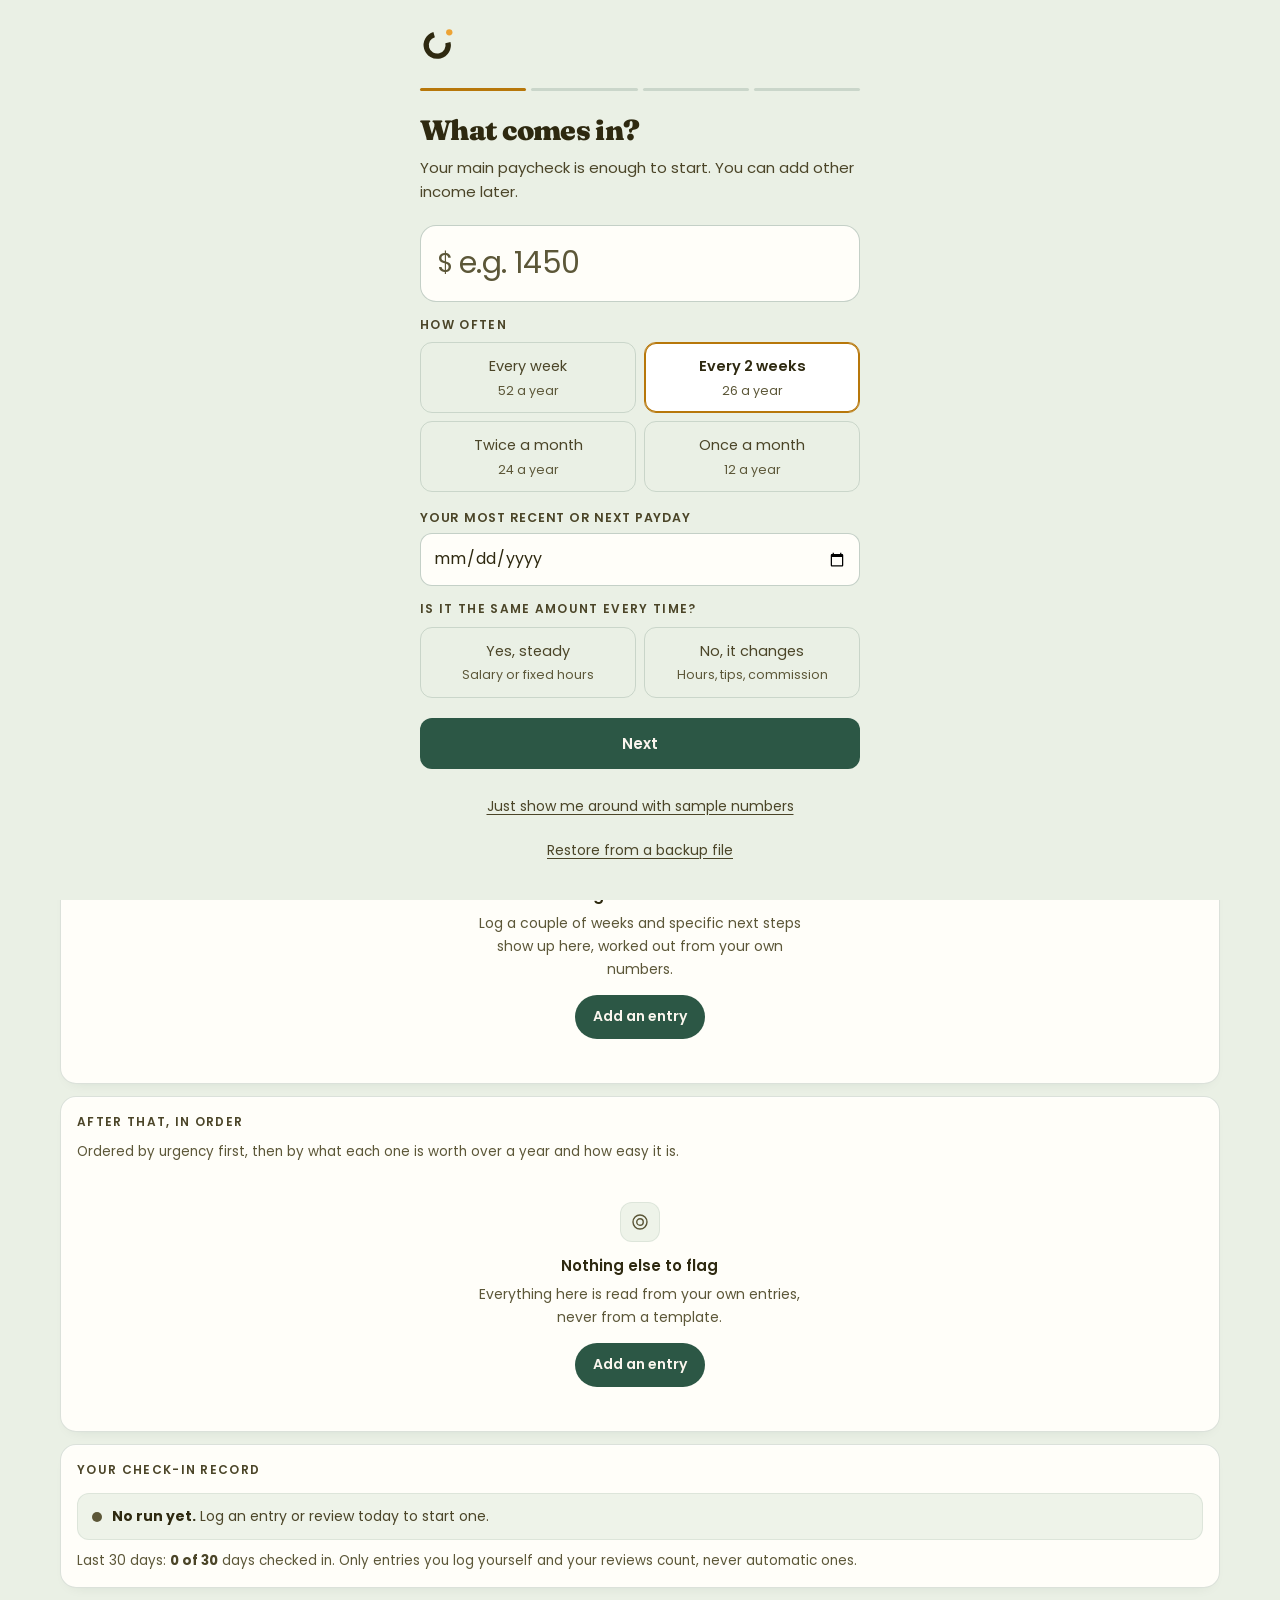
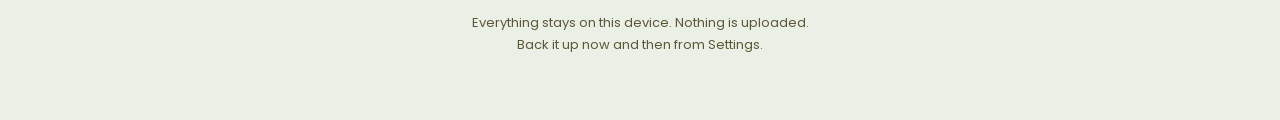
==== befree-apps/gap/index.html @ 328959dd "Redesign both apps for phones: Today home, fewer tabs, distinct identity Gap opens on Today: "Safe t" ====
<!doctype html>
<html lang="en-US" data-theme="dark">
<head>
<meta charset="utf-8">
<meta http-equiv="Content-Security-Policy" content="default-src 'self'; script-src 'self' 'unsafe-inline'; style-src 'self' 'unsafe-inline'; img-src 'self' data: blob:; font-src 'self' data:; connect-src 'self'; manifest-src 'self' blob: data:; worker-src 'self'; object-src 'none'; base-uri 'none'; form-action 'none'">
<meta name="referrer" content="no-referrer">
<meta name="viewport" content="width=device-width,initial-scale=1,viewport-fit=cover">
<link rel="icon" href="data:image/svg+xml,%3Csvg%20xmlns='http://www.w3.org/2000/svg'%20viewBox='0%200%2064%2064'%20width='64'%20height='64'%3E%3Crect%20width='64'%20height='64'%20rx='14.080'%20fill='%23063F2E'/%3E%3Cg%20transform='translate(30.9654%2033.5654)%20scale(0.180239)'%3E%3Cpath%20d='M78.4085%20-19.3315%20A80.7565%2080.7565%200%201%201%20-22.5574%20-77.5420'%20fill='none'%20stroke='%23E8D1BA'%20stroke-width='38.4871'%20stroke-linecap='butt'/%3E%3Ccircle%20cx='88.2900'%20cy='-94.1800'%20r='23.1900'%20fill='%23EDA335'/%3E%3C/g%3E%3C/svg%3E" type="image/svg+xml">
<link rel="apple-touch-icon" href="icons/apple-touch-icon.png">
<link rel="manifest" href="manifest.webmanifest">
<meta name="theme-color" content="#021A13">
<meta name="description" content="BeFree Gap shows what is available until your next payday and helps you widen the gap between what comes in and what goes out.">
<meta name="apple-mobile-web-app-capable" content="yes">
<meta name="apple-mobile-web-app-status-bar-style" content="black-translucent">
<meta name="apple-mobile-web-app-title" content="Gap">
<meta name="color-scheme" content="light dark">
<meta name="mobile-web-app-capable" content="yes">
<title>Gap</title>
<script>(function(){try{var p=JSON.parse(localStorage.getItem('befree.gap.theme'));if(p==null)p=JSON.parse(localStorage.getItem('befree.theme'));if(p!=='light'&&p!=='dark')p=matchMedia('(prefers-color-scheme: dark)').matches?'dark':'light';document.documentElement.dataset.theme=p}catch(e){}try{var l=JSON.parse(localStorage.getItem('befree.gap.applock.v2'));if(l==null)l=JSON.parse(localStorage.getItem('befree.applock.v1'));if(l&&l.on&&l.hash)document.documentElement.setAttribute('data-applock','1')}catch(e){}})()</script>
<style>
@font-face{font-family:'Fraunces';font-style:normal;font-weight:400;font-display:swap;src:url([data-uri]) format('woff2')}
@font-face{font-family:'Fraunces';font-style:normal;font-weight:600;font-display:swap;src:url([data-uri]) format('woff2')}
@font-face{font-family:'Fraunces';font-style:normal;font-weight:900;font-display:swap;src:url([data-uri]) format('woff2')}
@font-face{font-family:'Poppins';font-style:normal;font-weight:400;font-display:swap;src:url([data-uri]) format('woff2')}
@font-face{font-family:'Poppins';font-style:normal;font-weight:500;font-display:swap;src:url([data-uri]) format('woff2')}
@font-face{font-family:'Poppins';font-style:normal;font-weight:600;font-display:swap;src:url([data-uri]) format('woff2')}
@font-face{font-family:'Poppins';font-style:normal;font-weight:700;font-display:swap;src:url([data-uri]) format('woff2')}
@font-face{font-family:'IBM Plex Mono';font-style:normal;font-weight:400;font-display:swap;src:url([data-uri]) format('woff2')}
@font-face{font-family:'IBM Plex Mono';font-style:normal;font-weight:500;font-display:swap;src:url([data-uri]) format('woff2')}
@font-face{font-family:'IBM Plex Mono';font-style:normal;font-weight:600;font-display:swap;src:url([data-uri]) format('woff2')}

/* ═══════ BeFree design system · shared by Gap and Streak ═══════
   One block, copied byte for byte into both apps, so a button, a sheet or a
   switch looks and behaves the same whichever app it is in. Only the
   app-specific layout lives below it. */
:root{
  --gold:#EDA335; --r:16px; --rs:12px; --rx:22px;
  --s1:4px; --s2:8px; --s3:12px; --s4:16px; --s5:22px; --s6:30px;
  --e:cubic-bezier(.22,.68,.32,1);
  --e-out:cubic-bezier(.23,1,.32,1);
  --eo:cubic-bezier(.16,1,.3,1);
  --e-io:cubic-bezier(.77,0,.175,1);
  --e-drw:cubic-bezier(.32,.72,0,1);
  /* type scale: nothing that carries meaning goes below 12px */
  --fz-micro:12px; --fz-cap:12.5px; --fz-body:14.5px; --fz-lead:15.5px;
  --tr-micro:.11em;
  --tap:44px;
}
/* Palette: Brunswick Green #2C5745 · Celadon #9DD0B6 · Gamboge #EDA335 ·
   Tangerine #EB7D00 · Vanilla #EBE3A7 · Dun #E8D1BA · Drab Dark Brown #2E2910.
   Light-theme chart colors are deeper shades of the same hues, so every mark
   keeps at least 3:1 against the card and every text role at least 4.5:1. */
[data-theme=dark]{
  --bg:#021A13; --bg2:#03291D; --sheet:#03291D; --card:#063F2E; --card2:#07533C; --card3:#075B41;
  --hair:rgba(232,209,186,.17); --hair2:rgba(232,209,186,.09); --hair3:rgba(232,209,186,.28);
  --tx:#F6EEE2; --tx2:#D6E6DA; --tx3:#A6D8BE;
  --acc:#EDA335; --acc-text:#F2B85E; --acc2:#A6D8BE; --neg:#F9B06A; --pos:#A6D8BE; --warn:#F2B85E;
  --btn:#EDA335; --btnT:#2E2910;
  --grid:rgba(232,209,186,.1); --glow:rgba(237,163,53,.13);
  --sh:0 18px 50px -20px rgba(3,20,13,.75);
  --lift:0 0 0 1px rgba(232,209,186,.08), 0 10px 30px -18px rgba(3,20,13,.8);
  /* categorical ramp — identity only, never a verdict */
  --k0:#A9AA8E; --k1:#EDA335; --k2:#A6D8BE; --k3:#EB7D00; --k4:#EBE3A7; --k5:#6DB392;
  /* semantic money roles */
  --c-in:#A6D8BE; --c-fix:#EDA335; --c-var:#EB7D00; --c-keep:#EBE3A7; --c-over:#EB7D00; --c-plan:#E8D1BA; --c-ess:#EDA335; --c-opt:#EB7D00;
  --surfA:#16382A; --surfB:#0C2419; --inset:#081F16;
  --hl:rgba(246,238,226,.06); --hl2:rgba(246,238,226,.035);
  --sh1:0 22px 56px -26px rgba(3,20,13,.85);
  --sh2:0 8px 22px -16px rgba(3,20,13,.65);
}
[data-theme=light]{
  --bg:#EAF0E5; --bg2:#DCE7D9; --sheet:#FBFCF7; --card:#FFFEF9; --card2:#FFFFFF; --card3:#F1F5EC;
  --hair:rgba(44,87,69,.17); --hair2:rgba(44,87,69,.09); --hair3:rgba(44,87,69,.28);
  --tx:#2E2910; --tx2:#4B4528; --tx3:#5C5738;
  --acc:#B7770A; --acc-text:#8A5200; --acc2:#2C5745; --neg:#A34E00; --pos:#2C5745; --warn:#8A5200;
  --btn:#2C5745; --btnT:#FBF6EE;
  --grid:rgba(44,87,69,.1); --glow:rgba(44,87,69,.12);
  --sh:0 18px 46px -24px rgba(22,52,40,.28);
  --lift:0 0 0 1px rgba(44,87,69,.07), 0 1px 2px -1px rgba(22,52,40,.08), 0 8px 22px -14px rgba(22,52,40,.25);
  --k0:#7A7560; --k1:#B7770A; --k2:#2C5745; --k3:#C96400; --k4:#8C8430; --k5:#3F8F6C;
  --c-in:#2C5745; --c-fix:#B7770A; --c-var:#C96400; --c-keep:#8C8430; --c-over:#C96400; --c-plan:#5C5738; --c-ess:#B7770A; --c-opt:#C96400;
  --surfA:#F6FBF2; --surfB:#E3EEE0; --inset:#EEF3E9;
  --hl:rgba(255,255,255,.85); --hl2:rgba(255,255,255,.55);
  --sh1:0 20px 42px -24px rgba(22,52,40,.26);
  --sh2:0 6px 16px -12px rgba(22,52,40,.2);
}
*{margin:0;padding:0;box-sizing:border-box;-webkit-tap-highlight-color:transparent}
html{-webkit-text-size-adjust:100%}
body{
  background:var(--bg);color:var(--tx);font-family:Poppins,'Segoe UI',system-ui,sans-serif;
  font-size:15px;line-height:1.55;min-height:100dvh;overflow-x:hidden;
  -webkit-font-smoothing:antialiased;text-rendering:optimizeLegibility;
  transition:background .5s var(--e),color .5s var(--e);
}
body::before{
  content:"";position:fixed;inset:0;z-index:0;pointer-events:none;opacity:.028;
  background-image:url("data:image/svg+xml,%3Csvg xmlns='http://www.w3.org/2000/svg' width='120' height='120'%3E%3Cfilter id='n'%3E%3CfeTurbulence baseFrequency='.85' numOctaves='3'/%3E%3C/filter%3E%3Crect width='120' height='120' filter='url(%23n)'/%3E%3C/svg%3E");
}
body.locked{overflow:hidden}
button{font:inherit;color:inherit;background:none;border:0;cursor:pointer;transition:transform .16s var(--e-out)}
button:active{transform:scale(.97)}
button:disabled{cursor:default}
input,select,textarea{font:inherit;color:inherit}
:focus-visible{outline:2.5px solid var(--acc-text);outline-offset:3px;border-radius:6px}
.mono{font-family:'IBM Plex Mono',ui-monospace,'Courier New',monospace;font-variant-numeric:tabular-nums}
.fr{font-family:Fraunces,'Iowan Old Style',Georgia,serif;font-weight:900}
.eb{font-size:var(--fz-micro);font-weight:600;letter-spacing:var(--tr-micro);text-transform:uppercase;color:var(--tx2)}
h1,h2,h3{text-wrap:balance}
p{text-wrap:pretty}
.vh,.sr,.srt{position:absolute;width:1px;height:1px;margin:-1px;padding:0;overflow:hidden;
  clip:rect(0 0 0 0);clip-path:inset(50%);white-space:nowrap;border:0}
.skip{position:absolute;left:12px;top:-60px;z-index:200;padding:12px 16px;border-radius:var(--rs);
  background:var(--btn);color:var(--btnT);font-weight:600;font-size:14px;text-decoration:none}
.skip:focus{top:10px}

/* ── header: brand left; install, settings, theme right — same order in both apps ── */
header{display:flex;align-items:center;gap:10px;padding:14px 0 10px}
.mark{width:30px;height:30px;flex:0 0 auto}
.brand{font-size:12px;font-weight:600;letter-spacing:.2em;text-transform:uppercase}
.brand i{color:var(--acc-text);font-style:normal}
.sp{flex:1}
.ib{width:var(--tap);height:var(--tap);border-radius:50%;display:grid;place-items:center;flex:0 0 auto;
  border:1px solid var(--hair);color:var(--tx);transition:border-color .22s var(--e),background .22s var(--e),transform .16s var(--e-out)}
@media(hover:hover) and (pointer:fine){.ib:hover{border-color:var(--acc);background:var(--card)}}
.ib.hot{border-color:var(--acc);color:var(--acc2)}
.sib{font-size:13px;font-weight:600;color:var(--tx2);padding:0 12px;min-height:var(--tap);border-radius:99px;
  border:1px solid var(--hair);display:inline-flex;align-items:center;gap:6px;text-decoration:none;white-space:nowrap}
@media(hover:hover) and (pointer:fine){.sib:hover{border-color:var(--acc);color:var(--tx)}}
@media(max-width:380px){.sib .sibt{display:none}}

/* ── surfaces ── */
.card{background:var(--card);border:1px solid var(--hair);border-radius:var(--r);padding:var(--s4);
  position:relative;overflow:hidden;box-shadow:inset 0 1px 0 var(--hl2),var(--sh2)}
.card.hero,.card.lift1{background:linear-gradient(163deg,var(--surfA) 0%,var(--card) 46%,var(--surfB) 100%);
  border-color:var(--hair3);box-shadow:inset 0 1px 0 var(--hl),var(--sh1)}
.inset{background:var(--inset);border:1px solid var(--hair2);border-radius:var(--rs);
  box-shadow:inset 0 1px 2px rgba(0,0,0,.16)}
.ch{display:flex;align-items:center;justify-content:space-between;gap:8px;margin-bottom:13px;flex-wrap:wrap}
.ch h2{margin:0}
.bento{display:grid;gap:12px;grid-template-columns:1fr}
@media(min-width:760px){
  .bento{grid-template-columns:repeat(6,1fr)}
  .c6{grid-column:span 6}.c4{grid-column:span 4}.c3{grid-column:span 3}.c2{grid-column:span 2}
}
.sech{display:flex;align-items:baseline;justify-content:space-between;gap:10px;margin:26px 2px 10px}
.sech h2{font-size:13px;font-weight:600;letter-spacing:.14em;text-transform:uppercase;color:var(--tx2)}
.sech span{font-size:13px;color:var(--tx3)}

/* ── buttons: one primary, one secondary, one quiet link ── */
.save,.btn{width:100%;margin-top:10px;padding:14px 16px;min-height:48px;border-radius:var(--rs);background:var(--btn);
  color:var(--btnT);font-weight:600;font-size:15px;transition:opacity .2s var(--e),transform .16s var(--e-out)}
.btn{width:auto;margin:0;display:inline-flex;align-items:center;justify-content:center;gap:6px;min-height:var(--tap);
  padding:10px 16px;font-size:14px;border-radius:99px}
.save:disabled,.btn:disabled{opacity:.35}
.ghost,.btn2{width:100%;margin-top:8px;padding:12px 14px;min-height:var(--tap);border-radius:var(--rs);border:1px solid var(--hair);
  font-size:14px;color:var(--tx);transition:border-color .2s var(--e),color .2s var(--e),transform .16s var(--e-out)}
.btn2{width:auto;margin:0;display:inline-flex;align-items:center;justify-content:center;gap:6px;border-radius:99px;
  font-weight:600;color:var(--tx);padding:9px 15px}
@media(hover:hover) and (pointer:fine){.ghost:hover,.btn2:hover{border-color:var(--acc)}}
.ghost.danger{color:var(--neg)}
@media(hover:hover) and (pointer:fine){.ghost.danger:hover{border-color:var(--neg)}}
.lnk,.mc{font-size:14px;font-weight:600;color:var(--acc-text);padding:9px 14px;min-height:var(--tap);border-radius:99px;white-space:nowrap;
  border:1px solid var(--hair);display:inline-flex;align-items:center;gap:6px;transition:border-color .2s var(--e),transform .16s var(--e-out)}
@media(hover:hover) and (pointer:fine){.lnk:hover,.mc:hover{border-color:var(--acc)}}
.tlink{color:var(--acc-text);font-weight:600;font-size:inherit;text-decoration:underline;text-underline-offset:3px;
  padding:0;min-height:0;display:inline;position:relative}
.tlink::after{content:"";position:absolute;inset:-12px -4px}
.info{width:28px;height:28px;border-radius:50%;display:inline-grid;place-items:center;color:var(--tx3);
  position:relative;vertical-align:middle;flex:0 0 auto}
.info::after{content:"";position:absolute;inset:-8px}
.info:hover{color:var(--acc-text)}

/* ── chips + segmented controls ── */
.chips{display:flex;gap:7px;overflow-x:auto;padding:12px 0 3px;scrollbar-width:none}
.chips::-webkit-scrollbar{display:none}
.chip{flex:0 0 auto;padding:8px 14px;min-height:var(--tap);border-radius:99px;border:1px solid var(--hair);
  font-size:13.5px;font-weight:500;color:var(--tx2);white-space:nowrap;
  transition:border-color .2s var(--e),color .2s var(--e),background .2s var(--e),transform .16s var(--e-out)}
@media(hover:hover) and (pointer:fine){.chip:hover{border-color:var(--acc);color:var(--tx)}}
.chip[aria-pressed=true]{background:var(--btn);border-color:var(--btn);color:var(--btnT);font-weight:600}
.seg{display:flex;gap:6px;margin-bottom:14px;flex-wrap:wrap}
.seg button{flex:1;padding:10px 8px;min-height:var(--tap);border-radius:var(--rs);border:1px solid var(--hair);
  font-size:14px;color:var(--tx2);transition:border-color .2s var(--e),background .2s var(--e),color .2s var(--e),transform .16s var(--e-out)}
.seg button[aria-pressed=true]{background:var(--card2);color:var(--tx);font-weight:600;border-color:var(--acc);
  box-shadow:inset 0 0 0 1px var(--acc)}
.seg.sm button{flex:0 1 auto;padding:8px 13px;font-size:13.5px}

/* ── switch ── */
.sw{width:48px;height:28px;border-radius:99px;background:var(--hair3);position:relative;flex:0 0 auto;
  transition:background .22s var(--e)}
.sw::before{content:"";position:absolute;top:3px;left:3px;width:22px;height:22px;border-radius:50%;
  background:var(--tx);transition:transform .22s var(--e-out),background .22s var(--e)}
.sw::after{content:"";position:absolute;left:50%;top:50%;transform:translate(-50%,-50%);width:56px;height:var(--tap)}
.sw[aria-checked=true]{background:var(--btn)}
.sw[aria-checked=true]::before{transform:translateX(20px);background:var(--btnT)}

/* ── form fields ── */
.fld{display:flex;flex-direction:column;gap:6px;margin-bottom:12px}
.fld label,.fld .lab{font-size:12.5px;font-weight:600;letter-spacing:.06em;text-transform:uppercase;color:var(--tx2)}
.fld input,.fld select,.fld textarea{border:1px solid var(--hair3);border-radius:var(--rs);padding:12px;background:var(--card);
  outline:none;font-size:16px;transition:border-color .2s var(--e);width:100%;min-width:0;min-height:48px}
.fld textarea{min-height:72px;resize:vertical;line-height:1.45}
.fld input:focus,.fld select:focus,.fld textarea:focus{border-color:var(--acc);box-shadow:0 0 0 1px var(--acc)}
.fld .hint{font-size:13px;color:var(--tx3);line-height:1.5}
.two{display:grid;grid-template-columns:1fr 1fr;gap:10px}
.two>*{min-width:0}
.chk{display:flex;align-items:flex-start;gap:10px;font-size:14px;color:var(--tx);padding:8px 0;cursor:pointer;min-height:var(--tap)}
.chk input{width:22px;height:22px;accent-color:var(--btn);flex:0 0 auto;margin-top:1px}
.chk small{display:block;color:var(--tx3);font-size:13px}

/* ── sheets (every dialog in both apps is one of these) ── */
.scrim{position:fixed;inset:0;z-index:70;background:rgba(3,12,8,.62);backdrop-filter:blur(4px);
  opacity:0;pointer-events:none;transition:opacity .3s var(--e)}
.scrim.on{opacity:1;pointer-events:auto}
.sheet{position:fixed;left:0;right:0;bottom:0;z-index:80;background:var(--sheet);
  border-top:1px solid var(--hair);border-radius:var(--rx) var(--rx) 0 0;
  padding:12px 18px calc(20px + env(safe-area-inset-bottom));
  transform:translateY(103%);transition:transform .4s var(--e-drw);
  max-width:560px;margin:0 auto;max-height:92dvh;overflow-y:auto;box-shadow:var(--sh);visibility:hidden}
.sheet.on{transform:translateY(0);visibility:visible}
@media(min-width:760px){
  .sheet{bottom:auto;top:50%;border:1px solid var(--hair);border-radius:var(--rx);
    transform:translate(0,-46%) scale(.98);opacity:0;transition:transform .3s var(--e-out),opacity .25s var(--e);
    max-height:86dvh;padding-bottom:22px}
  .sheet.on{transform:translate(0,-50%);opacity:1}
  .sheet .handle{display:none}
}
.handle{width:40px;height:4px;border-radius:99px;background:var(--hair3);margin:0 auto 14px}
.shx{position:absolute;right:10px;top:8px;width:var(--tap);height:var(--tap);border-radius:50%;display:grid;place-items:center;color:var(--tx2)}
.shx:hover{color:var(--tx)}
.stitle{font-size:17px;font-weight:600;margin:4px 40px 6px;text-align:center;line-height:1.3}
.ssub{font-size:14px;color:var(--tx2);text-align:center;margin-bottom:14px;line-height:1.55}
.shsec{font-size:12.5px;font-weight:600;letter-spacing:.1em;text-transform:uppercase;color:var(--tx2);margin:20px 0 8px}
.rowp,.rp{display:flex;align-items:center;justify-content:space-between;gap:12px;
  padding:12px 0;border-bottom:1px solid var(--hair2)}
.rowp:last-child,.rp:last-child{border-bottom:0}
.rn{font-size:15px;font-weight:500}.rm{font-size:13px;color:var(--tx3);margin-top:2px;line-height:1.45}
.privbody,.privb{font-size:14.5px;line-height:1.65;color:var(--tx2)}
.privbody p,.privb p{margin:0 0 12px}
.privbody b,.privb b{color:var(--tx);font-weight:600}
.privlink,.plink{display:inline-block;margin:0 0 10px;font-size:14px;font-weight:600;color:var(--acc-text);text-align:left;
  text-decoration:underline;text-underline-offset:3px;min-height:var(--tap);padding:10px 0}
.dgrid{display:grid;grid-template-columns:1fr 1fr;gap:8px}
.dgrid .ghost{margin:0}

/* ── feedback ── */
.toast{position:fixed;left:50%;bottom:calc(150px + env(safe-area-inset-bottom));transform:translate(-50%,12px);z-index:90;
  background:var(--card2);border:1px solid var(--hair3);border-radius:99px;padding:11px 18px;max-width:calc(100vw - 32px);
  font-size:14px;opacity:0;pointer-events:none;transition:opacity .3s var(--e-out),transform .3s var(--e-out);box-shadow:var(--sh)}
.toast.on{opacity:1;transform:translate(-50%,0)}
@media(min-width:641px){.toast{bottom:100px}}
.banner{display:flex;align-items:center;gap:10px;border:1px solid var(--hair);
  border-left:3px solid var(--acc);border-radius:var(--rs);padding:10px 10px 10px 14px;margin-bottom:12px;
  background:var(--card);box-shadow:var(--lift);opacity:0;transform:translateY(-6px);
  transition:opacity .28s var(--e-out),transform .28s var(--e-out)}
.banner.on{opacity:1;transform:none}
.banner .bt{flex:1;min-width:0}
.banner .b1{font-size:14.5px;font-weight:500;line-height:1.4}
.banner .b2{font-size:13px;color:var(--tx3);margin-top:2px;line-height:1.5}
.banner .ba{display:flex;gap:6px;align-items:center;flex:0 0 auto;flex-wrap:wrap;justify-content:flex-end}
.xb{width:var(--tap);height:var(--tap);border-radius:50%;display:grid;place-items:center;color:var(--tx2);flex:0 0 auto}
.empty{text-align:center;padding:28px 14px;color:var(--tx3);font-size:14px;line-height:1.65}
.empty .em{width:40px;height:40px;margin:0 auto 12px;border-radius:12px;display:grid;
 place-items:center;color:var(--tx3);background:var(--inset);border:1px solid var(--hair2)}
.empty b{display:block;color:var(--tx);font-size:15px;margin-bottom:4px;font-weight:600}
.empty .es{display:block;max-width:38ch;margin:0 auto}
.empty .ea{display:inline-flex;align-items:center;gap:6px;margin-top:14px;font-size:14px;min-height:var(--tap);
 font-weight:600;color:var(--btnT);background:var(--btn);padding:10px 18px;border-radius:99px}
.note{font-size:13px;color:var(--tx3);text-align:center;margin-top:24px;line-height:1.7}
.pill{display:inline-flex;align-items:center;gap:5px;font-size:12px;font-weight:600;letter-spacing:.04em;
  padding:3px 9px;border-radius:99px;border:1px solid var(--hair);color:var(--tx2);white-space:nowrap;line-height:1.4}
.pill.plan{border-style:dashed}
.pill.warn{border-color:var(--warn);color:var(--warn)}
.pill.neg{border-color:var(--neg);color:var(--neg)}
.pill.ok{border-color:var(--acc2);color:var(--acc2)}
.status{display:flex;align-items:flex-start;gap:10px;padding:12px 14px;border-radius:var(--rs);background:var(--inset);
  border:1px solid var(--hair2);font-size:14px;line-height:1.5;color:var(--tx2)}
.status .dotc{width:10px;height:10px;border-radius:50%;margin-top:6px;flex:0 0 auto;background:var(--tx3)}
.status.on .dotc{background:var(--acc2)}
.status b{color:var(--tx)}
.cols{columns:1}

/* ── the install card ── */
.instcard{border:1.5px solid var(--acc2);border-radius:var(--r,16px);background:var(--card);
  padding:14px 15px 12px;margin:0 0 14px;color:var(--tx)}
.instcard.float{position:fixed;z-index:60;left:12px;right:12px;bottom:calc(84px + env(safe-area-inset-bottom));
  max-width:440px;margin:0 auto;box-shadow:var(--sh);animation:icUp .35s var(--e-out)}
@keyframes icUp{from{opacity:0;transform:translateY(12px)}to{opacity:1;transform:none}}
@media(min-width:641px){.instcard.float{left:auto;right:22px;bottom:96px;width:380px}}
.ic-h{display:flex;align-items:center;gap:10px;margin:0 0 7px}
.ic-h b{flex:1;font:700 15px/1.3 Poppins,system-ui,sans-serif}
.ic-x{min-height:var(--tap);padding:0 14px;border:1px solid var(--hair);border-radius:11px;
  background:transparent;color:var(--tx2);font:500 14px/1 Poppins,system-ui,sans-serif;cursor:pointer}
.instcard p{margin:0;font:400 14px/1.55 Poppins,system-ui,sans-serif;color:var(--tx2)}
.ic-row{margin-top:12px}
.ic-go{width:100%;min-height:48px;border:0;border-radius:13px;background:var(--btn);
  color:var(--btnT);font:700 15px/1 Poppins,system-ui,sans-serif;cursor:pointer}
.ic-s{margin:11px 0 0;padding:0 0 0 19px;font:400 14px/1.8 Poppins,system-ui,sans-serif;color:var(--tx)}
.ic-s b{font-weight:600}
.ic-n{margin-top:11px;padding-top:9px;border-top:1px solid var(--hair2);font-size:13px;color:var(--tx3)}
.ic-save{margin-top:10px;min-height:var(--tap);padding:0;border:0;background:transparent;
  color:var(--tx2);font:500 13.5px/1 Poppins,system-ui,sans-serif;
  text-decoration:underline;text-underline-offset:3px;cursor:pointer}

/* ── optional PIN lock: one screen, shared by both apps ──
   Driven entirely by data-applock on <html> (set pre-paint, see the inline
   head script), so the real content is never in the accessibility tree or
   tab order while this is up, and there is nothing to flash on reload. */
@keyframes alIn{from{opacity:0}to{opacity:1}}
.applock-scr{position:fixed;inset:0;z-index:99;background:var(--bg);display:none;overflow-y:auto}
html[data-applock] .applock-scr{display:flex;align-items:center;animation:alIn .25s var(--e-out)}
html[data-applock] .wrap,html[data-applock] #fab,html[data-applock] .skip{visibility:hidden}
/* "Forgot your PIN?" confirms through the normal ask() sheet, which must
   float above the lock screen rather than being trapped behind it */
html[data-applock] #shAsk,html[data-applock] #scrim{z-index:100}
.al-box{max-width:320px;width:100%;margin:0 auto;padding:32px 24px calc(32px + env(safe-area-inset-bottom))}
.al-h1{font-size:22px;font-weight:700;letter-spacing:-.01em;margin-bottom:6px}
.al-h2{font-size:14.5px;color:var(--tx2);line-height:1.5;margin-bottom:20px}
.al-in{display:block;width:100%;border:1px solid var(--hair3);border-radius:var(--r);background:var(--card);
  padding:14px 16px;font-size:26px;font-weight:600;letter-spacing:.3em;text-align:center;outline:none;
  color:var(--tx);transition:border-color .2s var(--e)}
.al-in:focus{border-color:var(--acc)}
.al-forgot{display:block;width:100%;text-align:center;margin-top:14px;font-size:14px;color:var(--tx2);
  text-decoration:underline;text-underline-offset:3px;padding:10px;min-height:var(--tap)}

@media(prefers-reduced-motion:reduce){
  *,*::before,*::after{animation-duration:.01ms!important;animation-iteration-count:1!important;
    transition-duration:.01ms!important;scroll-behavior:auto!important}
}
@media(forced-colors:active){.sw,.chip[aria-pressed=true],.seg button[aria-pressed=true]{border:2px solid CanvasText}}
/* ═══════ end of shared design system ═══════ */
[tabindex="-1"]:focus{outline:none}

/* user-written names can be one long word; they wrap instead of spilling out */
h3,.tt,.hn,.ha,.hsm,.tn,.un,.gn,.dname,.cn,.mh,.mm,.mvn,.shn,.lg,.rkn,.inbi .t,.inbi .s,.mc,.btn2,.gproj{overflow-wrap:anywhere}

/* ═══════ BeFree Gap · app layout ═══════ */
.wrap{max-width:1220px;margin:0 auto;padding:0 16px 120px;position:relative;z-index:1}
@media(min-width:900px){.wrap{padding:0 30px 64px}}

/* ── nav ── */
nav{display:flex;gap:3px;padding:3px;border:1px solid var(--hair);border-radius:99px;
  overflow-x:auto;scrollbar-width:none;margin-bottom:14px}
nav::-webkit-scrollbar{display:none}
nav button{flex:1 0 auto;padding:8px 15px;min-height:var(--tap);border-radius:99px;font-size:14px;font-weight:500;
  color:var(--tx2);white-space:nowrap;transition:color .2s var(--e),background .2s var(--e)}
@media(hover:hover) and (pointer:fine){nav button:hover{color:var(--tx)}}
nav button[aria-selected=true]{background:var(--card2);color:var(--tx);font-weight:600;box-shadow:var(--lift)}
nav button{display:inline-flex;align-items:center;justify-content:center;gap:7px}
nav .nvi{flex:none;opacity:.85}
nav button[aria-selected=true] .nvi{color:var(--acc-text);opacity:1}
@media(max-width:640px){
  nav{position:fixed;left:8px;right:8px;bottom:calc(8px + env(safe-area-inset-bottom));z-index:50;
    background:var(--sheet);backdrop-filter:blur(18px);box-shadow:var(--sh);margin:0;border-radius:20px;padding:4px;gap:2px}
  nav button{flex:1 1 0;min-width:0;flex-direction:column;gap:2px;padding:6px 0 5px;font-size:11.5px;letter-spacing:0;min-height:54px;border-radius:16px}
  nav button span{max-width:100%;overflow:hidden;text-overflow:ellipsis}
  .fab{bottom:calc(84px + env(safe-area-inset-bottom))}
  /* the add button lives here too, so the install card stands clear of it */
  .instcard.float{bottom:calc(152px + env(safe-area-inset-bottom))}
}

.page{display:none;animation:in .45s var(--e-out)}
.page.on{display:block}
@keyframes in{from{opacity:0;transform:translateY(9px)}to{opacity:1;transform:none}}
.banner .b2{display:block}

/* ── hero: where you stand ── */
.hero{padding:18px 18px 16px}
.hero::after{content:"";position:absolute;inset:0;pointer-events:none;
  background:radial-gradient(115% 85% at 90% -14%,var(--glow),transparent 60%)}
.hrow{display:flex;align-items:center;justify-content:space-between;gap:10px;margin-bottom:12px;flex-wrap:wrap}
.pnav{display:flex;align-items:center;gap:2px}
.pnav button{width:var(--tap);height:var(--tap);border-radius:10px;display:grid;place-items:center;color:var(--tx2);
  transition:background .2s var(--e),transform .16s var(--e-out)}
@media(hover:hover) and (pointer:fine){.pnav button:hover:not(:disabled){background:var(--card2);color:var(--tx)}}
.pnav button:disabled{opacity:.3}
.plbl{font-size:13px;font-weight:500;letter-spacing:.1em;text-transform:uppercase;min-width:104px;text-align:center}
.pos{display:grid;grid-template-columns:repeat(2,minmax(0,1fr));gap:10px;margin:2px 0 16px;position:relative;z-index:1}
@media(min-width:760px){.pos{grid-template-columns:repeat(4,minmax(0,1fr))}}
.pst{border:1px solid var(--hair2);border-radius:var(--rs);padding:11px 12px;background:var(--hl2);min-width:0}
.pst .k{font-size:12px;font-weight:600;letter-spacing:.08em;text-transform:uppercase;color:var(--tx2);display:flex;align-items:center;gap:2px;justify-content:space-between}
.pst .v{font-size:20px;font-weight:600;margin-top:3px;letter-spacing:-.015em;white-space:nowrap;overflow:hidden;text-overflow:ellipsis}
.pst .s{font-size:13px;color:var(--tx3);margin-top:1px;line-height:1.4}
.pst .v.neg{color:var(--neg)}
.pst button.tlink{font-size:14px}
#gapSvg{display:block;width:100%;height:auto;overflow:visible;position:relative;z-index:1}
.hfoot{display:flex;align-items:flex-end;justify-content:space-between;gap:12px;margin-top:12px;flex-wrap:wrap;position:relative;z-index:1}
@keyframes bump{0%{transform:none}38%{transform:translateY(-2px) scale(1.014)}100%{transform:none}}
.bump{animation:bump .42s var(--e-out)}
.gamt{font-size:40px;line-height:.95;letter-spacing:-.028em;color:var(--acc2)}
.gamt.neg{color:var(--neg)}
.gcap{font-size:14px;color:var(--tx2);margin-top:6px}
.dl{font-size:13px;font-weight:500;padding:6px 11px;border-radius:99px;border:1px solid var(--hair);white-space:nowrap;color:var(--tx2)}
.dl.up{color:var(--acc2);border-color:rgba(237,163,53,.35)}
.dl.dn{color:var(--neg);border-color:rgba(235,125,0,.4)}
.herolg{display:flex;gap:6px 14px;align-items:center;margin:4px 0 10px;flex-wrap:wrap;position:relative;z-index:1}
.herolg span{display:inline-flex;align-items:center;gap:6px;font:500 12.5px/1.3 Poppins,system-ui,sans-serif;color:var(--tx2);white-space:nowrap}
.herolg i{width:11px;height:11px;border-radius:3px;display:inline-block;flex:none}
.herolg i.plan{background:repeating-linear-gradient(135deg,var(--c-plan) 0 2px,transparent 2px 5px)!important;box-shadow:inset 0 0 0 1px var(--c-plan)}
@media(min-width:760px){
  .gamt{font-size:52px}
}

/* ── available until payday ── */
.cyc{display:grid;gap:14px;grid-template-columns:1fr}
@media(min-width:760px){.cyc{grid-template-columns:minmax(0,1fr) minmax(0,1.15fr);align-items:start}}
.cbig{font-size:40px;line-height:1;letter-spacing:-.025em;color:var(--acc2)}
.cbig.neg{color:var(--neg)}
.ccap{font-size:14.5px;color:var(--tx2);margin-top:8px;line-height:1.5}
.ccap b{color:var(--tx)}
.brk{display:flex;flex-direction:column}
.brk .br{display:flex;justify-content:space-between;align-items:baseline;gap:10px;padding:8px 0;border-bottom:1px solid var(--hair2);font-size:14.5px}
.brk .br:last-child{border-bottom:0}
.brk .br span:first-child{color:var(--tx2)}
.brk .br.tot{font-weight:600;border-top:1.5px solid var(--hair3);border-bottom:0;margin-top:2px}
.brk .br.tot span:first-child{color:var(--tx)}
.brk .br small{display:block;font-size:12.5px;color:var(--tx3)}
.miss{display:flex;flex-direction:column;gap:9px}
.miss .mi2{display:flex;align-items:center;justify-content:space-between;gap:10px;padding:11px 12px;border:1px dashed var(--hair3);border-radius:var(--rs);font-size:14.5px}
.miss .mi2 span{color:var(--tx2)}

/* ── moves ── */
.moves{display:flex;flex-direction:column;gap:10px}
.move{border:1px solid var(--hair);border-radius:var(--rs);padding:14px;background:var(--card2);
  display:flex;gap:12px;align-items:flex-start;
  opacity:0;transform:translateY(8px);animation:mv .4s var(--e-out) forwards}
@keyframes mv{to{opacity:1;transform:none}}
.move:nth-child(2){animation-delay:55ms}.move:nth-child(3){animation-delay:110ms}.move:nth-child(4){animation-delay:165ms}
.move .mi{width:34px;height:34px;flex:0 0 auto;border-radius:10px;display:grid;place-items:center;
  background:var(--hair2);color:var(--acc2)}
.move .mb{flex:1;min-width:0}
.move .mh{font-size:15.5px;font-weight:600;line-height:1.35}
.move .mm{font-size:14px;color:var(--tx2);margin-top:6px;line-height:1.6}
.move .mm b{color:var(--tx);font-weight:600}
.move .mm ol,.move .mm ul{margin:8px 0 0 18px;display:flex;flex-direction:column;gap:5px}
.move .macts{display:flex;flex-wrap:wrap;gap:8px;margin-top:11px}
.mtag{display:flex;flex-wrap:wrap;gap:5px;margin-bottom:6px}
.move.lead{border-color:var(--acc);box-shadow:inset 3px 0 0 var(--acc)}

/* ── upcoming obligations ── */
.upl{display:flex;flex-direction:column}
.upr{display:grid;grid-template-columns:48px minmax(0,1fr) auto;gap:10px;align-items:center;padding:10px 0;border-bottom:1px solid var(--hair2)}
.upr:last-child{border-bottom:0}
.upr .ud{text-align:center;line-height:1.1;border:1px dashed var(--hair3);border-radius:10px;padding:5px 0}
.upr .ud b{display:block;font-size:17px;font-weight:600}
.upr .ud span{font-size:11.5px;letter-spacing:.08em;text-transform:uppercase;color:var(--tx2)}
.upr.past .ud{border-color:var(--warn);border-style:solid}
.upr .un{font-size:15px;line-height:1.3;overflow:hidden;text-overflow:ellipsis}
.upr .um{font-size:13px;color:var(--tx3);margin-top:2px}
.upr .ua{display:flex;flex-direction:column;align-items:flex-end;gap:5px}
.upr .uv{font-size:15px;font-weight:600;white-space:nowrap}
.upr .uv.in{color:var(--acc2)}
.upr .ub{display:flex;gap:6px}
.upr .ub button{font-size:13px;font-weight:600;min-height:40px;padding:6px 11px;border-radius:99px;border:1px solid var(--hair);color:var(--acc-text);position:relative}
.upr .ub button::after{content:"";position:absolute;inset:-3px -2px}
.upr .ub button.q{color:var(--tx2)}
.uphead{font-size:12.5px;font-weight:600;letter-spacing:.1em;text-transform:uppercase;color:var(--tx2);padding:12px 0 4px;display:flex;justify-content:space-between;gap:10px}
.uphead:first-child{padding-top:0}
.chk-row{display:flex;flex-wrap:wrap;gap:8px;align-items:center}
.chkd{font-size:14px;color:var(--tx2)}

/* ── tiles ── */
.tile{padding:14px 13px;position:relative;overflow:hidden}
.tile .rail{position:absolute;left:0;top:0;bottom:0;width:3px}
.tile .v{font-size:20px;font-weight:600;margin-top:5px;letter-spacing:-.015em}
.tile .s{font-size:13px;color:var(--tx3);margin-top:2px;line-height:1.45}

/* ── variable income ── */
.vg{display:grid;gap:10px;grid-template-columns:1fr}
@media(min-width:560px){.vg{grid-template-columns:repeat(3,1fr)}}
.vb{border:1px solid var(--hair);border-radius:var(--rs);padding:13px}
.vb .k{font-size:12px;font-weight:600;letter-spacing:.1em;text-transform:uppercase;color:var(--tx2)}
.vb .v{font-size:22px;font-weight:600;margin-top:6px;letter-spacing:-.02em}
.vb .d{font-size:13.5px;color:var(--tx2);margin-top:6px;line-height:1.55}
.wk{height:7px;border-radius:99px;background:var(--hair2);margin-top:10px;overflow:hidden}
.wkf{height:100%;border-radius:99px;width:0;background:var(--acc);transition:width .8s var(--e-out)}

/* ── pace ── */
.pace{display:flex;flex-direction:column;gap:12px}
.prow .pl{display:flex;justify-content:space-between;font-size:13.5px;margin-bottom:6px;gap:8px}
.ptrack{height:7px;border-radius:99px;background:var(--hair2);overflow:hidden;position:relative}
.pfill{height:100%;border-radius:99px;width:0;transition:width .9s var(--e-out)}
.pmark{position:absolute;top:-3px;bottom:-3px;width:2px;background:var(--tx2);opacity:.6}
.foot{font-size:13.5px;color:var(--tx3);line-height:1.6;margin-top:4px}
.foot b{color:var(--tx2)}

/* ── category rows ── */
.cr{display:grid;grid-template-columns:1fr auto;gap:4px 10px;align-items:center;
  padding:9px 8px;margin:0 -8px;border-radius:var(--rs);cursor:pointer;min-height:var(--tap);
  transition:background .2s var(--e),transform .16s var(--e-out);width:calc(100% + 16px);text-align:left}
@media(hover:hover) and (pointer:fine){.cr:hover{background:var(--card2)}}
.cr[aria-pressed=true]{background:var(--card2);box-shadow:inset 3px 0 0 var(--acc)}
.cn{font-size:14.5px;font-weight:400;display:flex;gap:7px;align-items:center;flex-wrap:wrap}
.cv{font-size:14.5px;font-weight:600;text-align:right}
.ct{grid-column:1/-1;height:6px;border-radius:99px;background:var(--hair2);overflow:hidden;position:relative}
.cf{height:100%;border-radius:99px;width:0;transition:width .85s var(--e-out)}
.cp{grid-column:1/-1;font-size:12.5px;color:var(--tx3);margin-top:1px;display:flex;justify-content:space-between;gap:8px}
.over{color:var(--neg)!important}
.etag{font-size:11.5px;font-weight:600;letter-spacing:.05em;padding:1px 7px;border-radius:99px;border:1px solid var(--hair);color:var(--tx2)}
.etag.d{border-style:dashed}

/* ── chart legend ── */
.leg{display:flex;flex-wrap:wrap;gap:6px 14px;margin-top:10px}
.lg{display:inline-flex;align-items:center;gap:6px;font-size:13px;color:var(--tx2)}
.lg i{width:11px;height:11px;border-radius:3px;flex:0 0 auto}
.lead{font-size:14.5px;color:var(--tx2);line-height:1.55;margin-bottom:14px;
 padding-bottom:13px;border-bottom:1px solid var(--hair2)}
.lead b{color:var(--tx);font-weight:600}
.cgrid{display:grid;grid-template-columns:1fr;gap:6px 26px}
@media(min-width:620px){.cgrid{grid-template-columns:1fr 1fr}
  .cgrid>div+div{border-left:1px solid var(--hair2);padding-left:24px}}
.cgh{display:flex;align-items:baseline;justify-content:space-between;gap:8px;
  padding-bottom:8px;margin-bottom:6px;border-bottom:1px solid var(--hair2)}
.cgh .dot{width:10px;height:10px;border-radius:3px;display:inline-block;margin-right:7px}
.cgt{font-size:15px;font-weight:600}
.cgs{font-size:12.5px;color:var(--tx3);margin-left:7px;font-weight:400}
.load{font-size:14px;color:var(--tx2);line-height:1.6;margin-top:12px;
  padding-top:11px;border-top:1px solid var(--hair2)}
.gbars{display:flex;flex-direction:column;gap:14px}
.gbar .gt{display:flex;justify-content:space-between;gap:10px;font-size:14px;margin-bottom:6px}
.gbar .gtn{color:var(--tx2);overflow:hidden;text-overflow:ellipsis;white-space:nowrap}
.gbar .gtv{font-weight:600;flex:0 0 auto}
.gbar .gtr{height:12px;border-radius:99px;background:var(--hair2);overflow:hidden;
  box-shadow:inset 0 1px 2px rgba(0,0,0,.14);position:relative}
.gbar .gtf{height:100%;border-radius:99px;width:0;background:var(--acc);transition:width .9s var(--e-out)}
.gbar .gtp{position:absolute;top:0;bottom:0;background:repeating-linear-gradient(135deg,var(--acc) 0 2px,transparent 2px 5px);opacity:.7}
.gbar.done .gtf{background:var(--pos)}
.gscale{display:flex;justify-content:space-between;font-size:12.5px;color:var(--tx3);margin-top:10px;
  padding-top:8px;border-top:1px solid var(--hair2);gap:8px}

.tip{position:fixed;z-index:90;pointer-events:none;opacity:0;transform:translate(-50%,-118%);
 background:var(--card3);border:1px solid var(--hair3);border-radius:9px;padding:8px 11px;
 box-shadow:var(--sh1);transition:opacity .13s var(--e);max-width:220px}
.tip b{display:block;font-size:14px;font-weight:600;color:var(--tx)}
.tip span{display:block;font-size:12.5px;color:var(--tx2);margin-top:2px}
.tip.on{opacity:1}
[data-tip]{cursor:default}
.hm div[data-tip]:focus-visible,[data-tip]:focus-visible{outline:2px solid var(--acc-text)}

/* ── print: one sheet for the month ── */
@media print{
 :root{--bg:#fff;--bg2:#fff;--card:#fff;--card2:#fff;--card3:#fff;--inset:#fff;--sheet:#fff;
  --tx:#111;--tx2:#333;--tx3:#555;--hair:#ccc;--hair2:#ddd;--hair3:#bbb;
  --grid:#ddd;--sh1:none;--sh2:none;--hl:transparent;--hl2:transparent;--glow:transparent}
 html,body{background:#fff!important;color:#111!important}
 header,#nav,.fab,.tools,.sheet,.scrim,.banner,.chips,.pnav,.tip,#notices,.instcard,
 .empty .ea,.lnk,.mc,.xb,.note,.skip,.upbtns,.ub,.chk-row,.macts,#cycCard .btn2{display:none!important}
 .page{display:none!important}
 .page.on{display:block!important}
 #variCard,#trend,#incSvg,#hmM,#actCard,#streakBox,#checkCard{display:none!important}
 .bento>.card:has(#trend),.bento>.card:has(#incSvg),.bento>.card:has(#hmM){display:none!important}
 .gamt,.gamt.neg,.cbig{color:#111!important}
 .dl{color:#333!important;border-color:#bbb!important}
 svg text{fill:#333!important}
 .card{break-inside:avoid;box-shadow:none!important;border:1px solid #ddd!important;
  background:#fff!important;margin-bottom:8px}
 .card.hero,.card.lift1{background:#fff!important}
 .bento{display:grid!important;grid-template-columns:repeat(6,1fr)!important;gap:7px!important;align-items:start!important}
 .c6{grid-column:span 6}.c4{grid-column:span 4}.c3{grid-column:span 3}.c2{grid-column:span 2}
 .card{padding:11px!important}
 .gamt{font-size:30px!important}
 #split{max-width:190px;margin:0 auto;display:block}
 .hero::after{display:none}
 .prthead{display:flex!important;justify-content:space-between;align-items:baseline;
  border-bottom:2px solid #111;padding-bottom:8px;margin-bottom:14px}
 .prthead .t{font-family:Fraunces,Georgia,serif;font-size:19px;color:#111}
 .prthead .d{font-size:11px;color:#444}
 .prtfoot{display:block!important;margin-top:16px;padding-top:8px;border-top:1px solid #ddd;
  font-size:9px;color:#666;line-height:1.5}
 @page{margin:14mm}
}
.prthead,.prtfoot{display:none}

/* ── ledger ── */
.tools{display:flex;gap:7px;margin-bottom:12px;flex-wrap:wrap}
.srch{flex:1;min-width:160px;display:flex;align-items:center;gap:8px;border:1px solid var(--hair3);
  border-radius:var(--rs);padding:0 12px;min-height:var(--tap);transition:border-color .2s var(--e);background:var(--card)}
.srch:focus-within{border-color:var(--acc)}
.srch input{border:0;background:none;outline:none;width:100%;font-size:16px;padding:8px 0}
.srch input::placeholder{color:var(--tx3)}
.sel{border:1px solid var(--hair3);border-radius:var(--rs);padding:8px 10px;min-height:var(--tap);font-size:14px;
  background:var(--card);cursor:pointer;transition:border-color .2s var(--e)}
@media(hover:hover) and (pointer:fine){.sel:hover{border-color:var(--acc)}}
.tx{display:grid;grid-template-columns:36px 1fr auto;gap:10px;align-items:center;width:calc(100% + 16px);
  padding:10px 8px;margin:0 -8px;border-radius:var(--rs);border-bottom:1px solid var(--hair2);min-height:56px;
  cursor:pointer;text-align:left;transition:background .18s var(--e),transform .16s var(--e-out)}
.tx:last-child{border-bottom:0}
@media(hover:hover) and (pointer:fine){.tx:hover{background:var(--card2)}}
.dot{width:36px;height:36px;border-radius:11px;display:grid;place-items:center}
.dot svg,.mi svg{display:block}
.tx .n{font-size:15px;font-weight:400;line-height:1.3;display:flex;gap:6px;align-items:center;flex-wrap:wrap}
.tx .m{font-size:13px;color:var(--tx3);margin-top:2px}
.tx .a{font-size:15px;font-weight:600;text-align:right;white-space:nowrap}
.tx .a.in{color:var(--acc2)}
.tx .a.tr{color:var(--tx2)}
.tx.plan .dot{outline:1.5px dashed var(--hair3);outline-offset:-2px}
.tx.plan .a{color:var(--tx3)}
.rec{font-size:11.5px;letter-spacing:.05em;border:1px solid var(--hair);border-radius:99px;
  padding:1px 7px;color:var(--tx2);white-space:nowrap}
.rp .rv{font-size:15px;font-weight:600;white-space:nowrap}
.rp .rv.in{color:var(--acc2)}
.rp>button:first-child{flex:1;min-width:0;min-height:var(--tap)}

/* ── heatmap ── */
.hm{display:grid;grid-template-columns:repeat(7,1fr);gap:4px}
.hmh div{aspect-ratio:auto!important;background:none!important;font-size:12px;color:var(--tx2);text-align:center}
.hm div{aspect-ratio:1;border-radius:5px;background:var(--hair2);position:relative;transition:transform .2s var(--e-out)}
@media(hover:hover) and (pointer:fine){.hm div:hover{transform:scale(1.15)}}
.hmk{display:flex;align-items:center;gap:5px;font-size:12.5px;color:var(--tx3);margin-top:10px}
.hmk i{width:12px;height:12px;border-radius:3px;display:inline-block}

/* ── debts ── */
.dcard{border:1px solid var(--hair);border-radius:var(--rs);padding:14px;margin-bottom:10px;width:100%;
  text-align:left;display:block;transition:border-color .22s var(--e),transform .16s var(--e-out)}
@media(hover:hover) and (pointer:fine){.dcard:hover{border-color:var(--acc)}}
.dcard.tgt{border-color:var(--acc);background:var(--card2)}
.dtop{display:flex;align-items:flex-start;justify-content:space-between;gap:10px}
.dname{font-size:15.5px;font-weight:500;display:flex;gap:6px;align-items:center;flex-wrap:wrap}
.dmeta{font-size:13px;color:var(--tx3);margin-top:2px}
.dbal{font-size:17px;font-weight:600;text-align:right}
.dtrack{height:6px;border-radius:99px;background:var(--hair2);margin-top:10px;overflow:hidden}
.dfill{height:100%;border-radius:99px;background:var(--acc);width:0;transition:width .85s var(--e-out)}
.dwarn{font-size:13.5px;color:var(--neg);margin-top:8px;line-height:1.5}
.badge{font-size:11.5px;letter-spacing:.08em;text-transform:uppercase;padding:2px 8px;border-radius:99px;
  background:var(--btn);color:var(--btnT);font-weight:600}
.sim{display:flex;flex-direction:column;gap:12px}
.slider{width:100%;-webkit-appearance:none;appearance:none;height:var(--tap);background:none;outline:none;cursor:pointer}
.slider::-webkit-slider-runnable-track{height:4px;border-radius:99px;background:var(--hair3)}
.slider::-webkit-slider-thumb{-webkit-appearance:none;width:28px;height:28px;border-radius:50%;margin-top:-12px;
  background:var(--acc);cursor:pointer;box-shadow:0 3px 10px rgba(0,0,0,.35)}
.slider::-moz-range-track{height:4px;border-radius:99px;background:var(--hair3)}
.slider::-moz-range-thumb{width:28px;height:28px;border:0;border-radius:50%;background:var(--acc);cursor:pointer}
.slider:focus-visible{outline:2.5px solid var(--acc-text)}
.simout{display:grid;grid-template-columns:1fr 1fr;gap:10px}
.so{border:1px solid var(--hair);border-radius:var(--rs);padding:12px}
.so .k{font-size:12px;font-weight:600;letter-spacing:.1em;text-transform:uppercase;color:var(--tx2)}
.so .v{font-size:18px;font-weight:600;margin-top:4px}
.so .v.g{color:var(--acc2)}
.so .v.neg{color:var(--neg);font-size:16px}
.assume{font-size:13px;color:var(--tx3);line-height:1.6;padding-top:10px;border-top:1px solid var(--hair2)}
.assume b{color:var(--tx2)}

/* ── goals + funds ── */
.gcard{border:1px solid var(--hair);border-radius:var(--rs);padding:14px;margin-bottom:10px;
  display:flex;gap:13px;align-items:center;transition:border-color .22s var(--e)}
@media(hover:hover) and (pointer:fine){.gcard:hover{border-color:var(--acc)}}
.ring{width:54px;height:54px;flex:0 0 auto}
.gn{font-size:15.5px;font-weight:500;display:flex;gap:6px;align-items:center;flex-wrap:wrap}
.gm{font-size:13px;color:var(--tx3);margin-top:2px}
.gproj{font-size:13.5px;color:var(--tx2);margin-top:4px;line-height:1.5}
.gproj b{color:var(--acc2)}
.gbtns{display:flex;flex-direction:column;gap:6px;flex:0 0 auto}
.mini{padding:8px 13px;min-height:var(--tap);border-radius:99px;border:1px solid var(--hair);font-size:13.5px;font-weight:600;
  color:var(--tx);transition:border-color .2s var(--e),color .2s var(--e),transform .16s var(--e-out);white-space:nowrap}
@media(hover:hover) and (pointer:fine){.mini:hover{border-color:var(--acc)}}
.presets{display:flex;flex-wrap:wrap;gap:6px;margin:-2px 0 12px}
.presets button{font-size:13.5px;padding:8px 12px;min-height:40px;border-radius:99px;border:1px solid var(--hair);color:var(--tx2)}
.presets button:hover{border-color:var(--acc);color:var(--tx)}

/* ── insights ── */
.mv{display:flex;align-items:center;justify-content:space-between;gap:10px;padding:10px 0;
  border-bottom:1px solid var(--hair2)}
.mv:last-child{border-bottom:0}
.mvn{font-size:14.5px}
.mvd{font-size:14.5px;font-weight:600}
.mvd.u{color:var(--neg)}.mvd.d{color:var(--acc2)}
table{width:100%;border-collapse:collapse;font-size:14px}
th{text-align:right;font-size:12px;letter-spacing:.1em;text-transform:uppercase;color:var(--tx2);
  padding:0 0 8px;font-weight:600}
th:first-child{text-align:left}
td{padding:8px 0;border-top:1px solid var(--hair2);text-align:right}
td:first-child{text-align:left;color:var(--tx2)}

/* ── fab ── */
.fab{position:fixed;right:16px;bottom:calc(80px + env(safe-area-inset-bottom));z-index:55;
  width:58px;height:58px;border-radius:50%;background:var(--btn);color:var(--btnT);
  display:grid;place-items:center;box-shadow:0 14px 34px -8px rgba(0,0,0,.5);
  transition:transform .2s var(--e-out)}
@media(hover:hover) and (pointer:fine){.fab:hover{transform:scale(1.06)}}
.fab:active{transform:scale(.94)}
@media(min-width:641px){.fab{right:22px;bottom:22px}}

/* ── entry sheet ── */
.amt{text-align:center;padding:4px 0 12px}
.amt .v{font-size:42px;line-height:1;letter-spacing:-.028em}
.amt .v.dim{color:var(--tx3)}
.cpick{display:flex;flex-wrap:wrap;gap:6px;margin-bottom:12px;max-height:150px;overflow-y:auto;padding:2px}
.cpick button{padding:8px 13px;min-height:40px;border-radius:99px;border:1px solid var(--hair);
  font-size:14px;color:var(--tx2);transition:border-color .2s var(--e),background .2s var(--e),color .2s var(--e),transform .16s var(--e-out)}
.cpick button.addc{border-style:dashed;color:var(--tx2)}
.cpick button.addc:hover{border-color:var(--acc);border-style:solid;color:var(--acc2)}
.cpick button.own{padding-right:6px}
.cpick .xc{margin-left:6px;opacity:.6;font-size:12px;padding:4px 6px;border-radius:99px}
.cpick button.own:hover .xc{opacity:1}
.cpick .newwrap{display:inline-flex;align-items:center;gap:4px;border:1px solid var(--acc);
  border-radius:99px;padding:2px 3px 2px 12px}
.cpick .newwrap input{border:0;background:none;outline:none;font-size:15px;width:110px;color:var(--tx)}
.cpick .newwrap input::placeholder{color:var(--tx3)}
.cpick .newwrap button{background:var(--btn);border-color:var(--btn);color:var(--btnT);font-weight:600;padding:6px 12px}
.cpick button[aria-pressed=true]{background:var(--btn);border-color:var(--btn);color:var(--btnT);font-weight:600}
.pad{display:grid;grid-template-columns:repeat(3,1fr);gap:7px}
.pad button{padding:14px 0;min-height:52px;border-radius:var(--rs);border:1px solid var(--hair);
  font-size:20px;font-weight:400;transition:background .16s var(--e),transform .16s var(--e-out)}
.pad button:active{background:var(--card2)}
.amtin{width:100%;border:1px solid var(--hair3);border-radius:var(--rs);padding:10px 12px;background:var(--card);font-size:16px;min-height:var(--tap)}
.link-sel{margin-bottom:12px}
.opt-row{display:flex;flex-wrap:wrap;gap:6px;margin-bottom:12px}

/* ── routing measure ── */
.rline{margin:6px 0 16px}
.rbar{position:relative;height:38px;border-radius:10px;overflow:hidden;background:var(--hair2);
  display:flex;touch-action:none}
.rseg{height:100%;transition:none;display:grid;place-items:center;font-size:13px;font-weight:600;
  color:var(--btnT);overflow:hidden;white-space:nowrap}
.rgrip{position:absolute;top:-7px;bottom:-7px;width:var(--tap);margin-left:-22px;cursor:ew-resize;
  display:grid;place-items:center;touch-action:none;z-index:2}
.rgrip i{display:block;width:4px;height:100%;border-radius:99px;background:var(--tx);
  box-shadow:0 0 0 2px var(--sheet);transition:transform .16s var(--e-out)}
.rgrip:active i{transform:scaleX(1.6)}
.rticks{height:9px;margin-top:5px;background-image:repeating-linear-gradient(90deg,var(--hair3) 0 1px,transparent 1px 10%);opacity:.65}
.rrows{display:flex;flex-direction:column;gap:8px;margin-bottom:6px}
.rr{border:1px solid var(--hair);border-radius:var(--rs);padding:12px}
.rrt{display:flex;align-items:center;gap:9px}
.rr i{width:12px;height:12px;border-radius:3px;display:block;flex:0 0 auto}
.rr .rl{font-size:15px;font-weight:500;flex:1;min-width:0}
.rr .ra{font-size:17px;font-weight:600;letter-spacing:-.015em}
.rr .rs{font-size:13px;color:var(--tx3);margin:3px 0 0 21px}
.rpick{width:100%;border:1px solid var(--hair3);border-radius:10px;padding:9px;min-height:var(--tap);background:var(--card);
  font-size:14.5px;margin-top:8px}

/* ── setup ── */
.setup{position:fixed;inset:0;z-index:95;background:var(--bg);overflow-y:auto;display:none}
.setup.on{display:block;animation:in .4s var(--e-out)}
.sin{max-width:480px;margin:0 auto;padding:26px 20px calc(30px + env(safe-area-inset-bottom))}
.sbar{display:flex;gap:5px;margin:20px 0 24px}
.sbar i{flex:1;height:3px;border-radius:99px;background:var(--hair);transition:background .3s var(--e)}
.sbar i.on{background:var(--acc)}
.sh1{font-size:28px;line-height:1.12;letter-spacing:-.025em;margin-bottom:9px}
.sh2{font-size:15px;color:var(--tx2);line-height:1.65;margin-bottom:20px}
.step{display:none}.step.on{display:block;animation:in .35s var(--e-out)}
.bigin{display:flex;align-items:center;gap:6px;border:1px solid var(--hair3);border-radius:var(--r);
  padding:14px 16px;background:var(--card);transition:border-color .2s var(--e);margin-bottom:12px}
.bigin:focus-within{border-color:var(--acc)}
.bigin span{font-size:26px;color:var(--tx3)}
.bigin input{flex:1;min-width:0;border:0;background:none;outline:none;font-size:30px;font-weight:600;letter-spacing:-.02em}
.bigin input::placeholder{color:var(--tx3);font-weight:400}
.opts{display:grid;grid-template-columns:1fr 1fr;gap:8px;margin-bottom:16px}
.opt{padding:12px 10px;min-height:56px;border-radius:var(--rs);border:1px solid var(--hair);font-size:14.5px;color:var(--tx2);
  text-align:center;transition:border-color .2s var(--e),background .2s var(--e),color .2s var(--e),transform .16s var(--e-out)}
.opt[aria-pressed=true]{border-color:var(--acc);background:var(--card2);color:var(--tx);font-weight:600;box-shadow:inset 0 0 0 1px var(--acc)}
.opt small{display:block;font-size:12.5px;color:var(--tx3);margin-top:3px;font-weight:400}
.opts.needs{outline:2px solid var(--neg);outline-offset:4px;border-radius:14px}
.bill{display:grid;grid-template-columns:1fr 108px 70px;gap:8px;align-items:center;margin-bottom:8px}
.bill .bn{font-size:15px}
.bill input{border:1px solid var(--hair3);border-radius:var(--rs);padding:10px;background:var(--card);min-height:var(--tap);
  outline:none;font-size:16px;width:100%;min-width:0;transition:border-color .2s var(--e)}
.bill input:focus{border-color:var(--acc)}
.bill .bd{font-size:12px;font-weight:600;letter-spacing:.08em;text-transform:uppercase;color:var(--tx2);text-align:center}
.sumrow{display:flex;justify-content:space-between;align-items:baseline;padding:11px 0;border-bottom:1px solid var(--hair2);gap:10px}
.sumrow:last-of-type{border-bottom:0}
.sumrow .sk{font-size:14.5px;color:var(--tx2)}
.sumrow .sv{font-size:17px;font-weight:600}
.snav{display:flex;gap:8px;margin-top:20px}
.snav .save{margin-top:0}
.sback{padding:14px 18px;border-radius:var(--rs);border:1px solid var(--hair);font-size:15px;color:var(--tx2);
  flex:0 0 auto;min-height:48px;transition:border-color .2s var(--e),transform .16s var(--e-out)}
.skiplink{display:block;width:100%;text-align:center;margin-top:16px;font-size:14px;color:var(--tx2);
  text-decoration:underline;text-underline-offset:3px;padding:10px;min-height:var(--tap)}

/* ── celebration ── */
.win{position:fixed;inset:0;z-index:97;background:var(--bg);display:none;place-items:center;padding:24px}
.win.on{display:grid}
.wincard{max-width:400px;width:100%;text-align:center;opacity:0;transform:scale(.96);
  animation:winIn .55s var(--e-out) forwards}
@keyframes winIn{to{opacity:1;transform:none}}
.win .wkick{font-size:12px;letter-spacing:.2em;text-transform:uppercase;color:var(--acc2);margin-bottom:14px}
.win .wn{font-size:30px;line-height:1.15;letter-spacing:-.025em;margin-bottom:8px}
.win .wd{font-size:15px;color:var(--tx2);line-height:1.7}
.win svg{display:block;width:100%;height:auto;margin:22px 0 6px;overflow:visible}
@media(prefers-reduced-motion:reduce){.move,.wincard{opacity:1!important;transform:none!important}}
.infobody{font-size:14.5px;line-height:1.65;color:var(--tx2)}
.infobody p{margin:0 0 11px}
.infobody b{color:var(--tx)}
.infobody .eq{font-family:'IBM Plex Mono',monospace;font-size:13.5px;background:var(--inset);border:1px solid var(--hair2);
  border-radius:10px;padding:10px 12px;margin:0 0 12px;color:var(--tx);line-height:1.6}
.catrow{display:flex;align-items:center;justify-content:space-between;gap:10px;padding:8px 0;border-bottom:1px solid var(--hair2)}
.catrow:last-child{border-bottom:0}
.catrow .seg{margin:0;flex:0 0 auto}
.catrow .seg button{flex:0 0 auto;padding:6px 10px;font-size:13px;min-height:40px}

.brand{white-space:nowrap}
@media(max-width:430px){.sib .sibt{display:none}.sib{padding:0;width:var(--tap);justify-content:center}}
.pst .k{letter-spacing:.05em}
.brk .br span:last-child{white-space:nowrap}
@media(max-width:480px){.move .mi{display:none}.move{padding:14px 13px}}
@media(max-width:560px){
  .gcard{flex-wrap:wrap;gap:10px 12px}
  .gcard>button{flex:1 1 0!important}
  .gcard .ring{width:46px;height:46px}
  .gbtns{flex-direction:row;flex-basis:100%;padding-left:58px}
  .gbtns .mini{flex:1}
}

/* desktop hero: the chart and the surplus figure side by side */
@media(min-width:900px){
  #posCard{display:grid;grid-template-columns:minmax(0,1.55fr) minmax(240px,.45fr);column-gap:32px;align-items:center}
  #posCard>.hrow,#posCard>.pos{grid-column:1/-1}
  #posCard>#gapSvg{grid-column:1;grid-row:3}
  #posCard>.herolg{grid-column:1;grid-row:4}
  #posCard>.hfoot{grid-column:2;grid-row:3/5;flex-direction:column;align-items:flex-start;margin-top:0}
}
.cpick{max-height:196px}
.fld textarea.one{min-height:48px}

.move .mmeta{font-size:12.5px;color:var(--tx3);margin-top:6px}

/* ═══════ charts: one look across every page ═══════ */
.card>svg[role=img],.runw>svg{display:block;width:100%;height:auto;overflow:visible}
.herolg span i.over{background:repeating-linear-gradient(135deg,var(--c-over) 0 2px,transparent 2px 5px)!important;box-shadow:inset 0 0 0 1px var(--c-over)}
@keyframes grow{from{transform:scaleY(0)}to{transform:none}}
.tb,.eb1{animation:grow .7s var(--e-out) both}
.ob{animation:growx .8s var(--e-out) both;transform-origin:8px 0}
@keyframes growx{from{transform:scaleX(0)}to{transform:none}}
.dn{transition:stroke-width .2s var(--e)}
@media(hover:hover) and (pointer:fine){.dn:hover{stroke-width:24}}
@media(prefers-reduced-motion:reduce){.tb,.eb1,.ob{animation:none}}

/* tiles: three across, even on a phone */
.tile .spk{display:block;width:100%;height:30px;margin-top:10px}
.tile .spl{font-size:11.5px;color:var(--tx3);margin-top:3px;letter-spacing:.02em}
@media(max-width:759px){
  .bento{grid-template-columns:repeat(3,minmax(0,1fr))}
  .bento>.card{grid-column:1/-1}
  .bento>.card.tile{grid-column:auto;padding:12px 10px 10px}
  .tile .eb{font-size:11.5px;letter-spacing:.06em}
  .tile .v{font-size:16px;margin-top:3px;letter-spacing:-.02em}
  .tile .s{font-size:12px;line-height:1.35}
  .tile .spk{height:24px;margin-top:8px}
  .tile .spl{display:none}
}

/* runway inside the available card */
.runw{margin-top:16px;padding-top:14px;border-top:1px solid var(--hair2)}
.rwh{display:flex;justify-content:space-between;gap:8px;margin-bottom:6px;flex-wrap:wrap}

/* share rows: income sources and where income went */
.shares{display:flex;flex-direction:column;gap:2px;margin-top:10px}
.shr{display:grid;grid-template-columns:minmax(0,1fr) auto 3.4em;gap:2px 12px;align-items:center;padding:7px 0;border-bottom:1px solid var(--hair2);font-size:14px}
.shr:last-of-type{border-bottom:0}
.shn{display:flex;align-items:center;gap:8px;min-width:0;overflow:hidden;text-overflow:ellipsis;white-space:nowrap;color:var(--tx2)}
.shn i{width:11px;height:11px;border-radius:3px;flex:none}
.shv{font-weight:600;text-align:right}
.shp{text-align:right;color:var(--tx);font-weight:600}
.sht{grid-column:1/-1;height:5px;border-radius:99px;background:var(--hair2);overflow:hidden}
.shf{display:block;height:100%;width:0;border-radius:99px;transition:width .85s var(--e-out)}
#split{max-width:220px;margin:0 auto}

/* spending-day calendar: four steps, from none to the heaviest third */
[data-theme=dark]{--h1:#A99F66;--h2:#C7892A;--h3:#EB7D00;--hT:#F3E9DA;--hT2:#2E2910}
[data-theme=light]{--h1:#E6CFA2;--h2:#D69A3A;--h3:#B85A00;--hT:#2E2910;--hT2:#FFFCF6}
.hm div{display:grid;place-items:center}
.hm div span{font:500 11px/1 'IBM Plex Mono',monospace;color:var(--tx3)}
.hm .h0{background:var(--hair2)}
.hm .h1{background:var(--h1)}.hm .h1 span{color:#2E2910}
.hm .h2{background:var(--h2)}.hm .h2 span{color:#2E2910}
.hm .h3{background:var(--h3)}.hm .h3 span{color:var(--hT2)}
.hm .ns{box-shadow:inset 0 0 0 2px var(--c-in)}
.hm .fut{background:none;box-shadow:inset 0 0 0 1px var(--hair2)}
.hm .td{outline:2px solid var(--tx);outline-offset:1px}
.hm .hx{background:none}
.hmk{flex-wrap:wrap}
.hmk i.h0{background:var(--hair2)}.hmk i.h1{background:var(--h1)}.hmk i.h2{background:var(--h2)}.hmk i.h3{background:var(--h3)}
.hmk i.ns{background:none;box-shadow:inset 0 0 0 2px var(--c-in)}

/* biggest movers: a center line, less to the left, more to the right */
.mvax{display:flex;justify-content:space-between;font-size:11.5px;letter-spacing:.06em;text-transform:uppercase;color:var(--tx3);padding:0 0 6px;margin-left:34%;margin-right:4.6em}
.mv2{display:grid;grid-template-columns:34% minmax(0,1fr) 4.6em;gap:10px;align-items:center;padding:8px 0;border-bottom:1px solid var(--hair2)}
.mv2:last-child{border-bottom:0}
.mv2 .mvn{font-size:14px;overflow:hidden;text-overflow:ellipsis;white-space:nowrap}
.mvbar{position:relative;height:12px}
.mvbar::before{content:"";position:absolute;left:50%;top:-4px;bottom:-4px;width:1px;background:var(--hair3)}
.mvbar span{position:absolute;top:0;bottom:0;width:0;border-radius:3px;transition:width .8s var(--e-out)}
.mvbar span.u{left:50%;background:var(--c-over)}
.mvbar span.d{right:50%;background:var(--c-in)}
.mv2 .mvd{text-align:right;font-size:14px}

/* category table: a quiet heat tint behind each amount */
.tcell{display:inline-block;padding:2px 6px;border-radius:6px;background:rgba(237,163,53,calc(var(--a) * .5))}
[data-theme=light] .tcell{background:rgba(183,119,10,var(--a))}

/* mobile first: denser cards, larger numbers where they matter */
@media(max-width:640px){
  .wrap{padding:0 12px 112px}
  .card{padding:14px}
  .hero{padding:16px 14px 14px}
  .gamt{font-size:36px}
  .cbig{font-size:34px}
  .pos{gap:8px}
  .pst{padding:10px}
  .pst .v{font-size:18px}
  .chips{margin:0 -12px;padding-left:12px;padding-right:12px}
}
svg text.v{paint-order:stroke;stroke:var(--card);stroke-width:3.5px;stroke-linejoin:round}
@media(min-width:900px){
  #incCard{display:grid;grid-template-columns:minmax(0,1.3fr) minmax(0,1fr);column-gap:32px;align-items:center}
  #incCard>.ch{grid-column:1/-1}
  #incCard>.shares{margin-top:0}
  #hm,#hmH{max-width:440px;margin-left:auto;margin-right:auto}
  .hmk{justify-content:center}
}

/* very large amounts shrink instead of overflowing their card */
.so .v,.pst .v,.tile .v,.cbig,.gamt{overflow-wrap:anywhere}
.so{min-width:0}
.gamt{font-size:clamp(28px,9vw,40px)}
@media(min-width:760px){.gamt{font-size:clamp(36px,4.2vw,52px)}}
.hfoot>div{min-width:0}
.macts .mc{white-space:normal;text-align:left}
.mtag .pill{white-space:normal;overflow-wrap:anywhere;max-width:100%}

/* jump links: a quiet second row, clearly not a filter */
.jump{display:flex;align-items:center;gap:2px;overflow-x:auto;scrollbar-width:none;margin:2px 0 0;white-space:nowrap}
.jump::-webkit-scrollbar{display:none}
.jump .eb{margin-right:6px;flex:none}
.jump a{flex:none;display:inline-flex;align-items:center;min-height:var(--tap);padding:0 10px;font-size:13.5px;font-weight:500;
  color:var(--tx2);text-decoration:underline;text-decoration-color:var(--hair3);text-underline-offset:4px;border-radius:8px}
@media(hover:hover) and (pointer:fine){.jump a:hover{color:var(--tx);text-decoration-color:var(--acc)}}
@media(max-width:640px){.jump{margin:0 -12px;padding:0 12px}}
#p-overview .card[id]{scroll-margin-top:12px}
/* a chart being read from the keyboard */
svg[data-kbd]:focus-visible,#hm[data-kbd]:focus-visible{outline:2.5px solid var(--acc-text);outline-offset:4px;border-radius:8px}
svg [data-tip].kf{stroke:var(--tx);stroke-width:2px}
#hm div.kf{outline:2px solid var(--tx);outline-offset:1px}
</style>
<style>#revisionTx .fld,#revisionCycle .fld{margin:12px 0}#revisionTx input,#revisionTx select,#revisionCycle input[type=number]{width:100%;min-height:44px}#revisionOverview p{line-height:1.6}#revisionOverview .chk-row{flex-wrap:wrap}#revisionFIDialog::backdrop{background:#0009}</style></head>
<body>
<a class="skip" href="#main">Skip to content</a>
<div class="wrap">
<div class="prthead"><div class="t">BeFree Gap</div><div class="d" id="prtD"></div></div>
<header>
  <h1 class="vh">BeFree Gap</h1>
  <svg class="mark" viewBox="-123.19 -140.56 257.86 263.75" aria-hidden="true">
    <path d="M78.3986 -19.3339A80.7550 80.7550 0 1 1 -22.6294 -77.5163" fill="none"
          stroke="currentColor" stroke-width="38.4900" stroke-linecap="butt"/>
    <circle cx="88.2900" cy="-94.1800" r="23.1900" fill="var(--gold)"/>
  </svg>
  <div class="brand">BeFree <i>Gap</i></div>
  <div class="sp"></div>
  <button class="ib" id="installBtn" title="Add to your home screen" aria-label="Add to home screen" style="display:none">
    <svg width="16" height="16" viewBox="0 0 24 24" fill="none" stroke="currentColor" stroke-width="1.6" stroke-linecap="round"><path d="M12 3v11m0 0-4-4m4 4 4-4M5 20h14"/></svg>
  </button>
  <button class="ib" id="setBtn" title="Settings and backup" aria-label="Settings and backup">
    <svg width="17" height="17" viewBox="0 0 24 24" fill="none" stroke="currentColor" stroke-width="1.7" stroke-linecap="round"><path d="M4 7h4M12 7h8M4 17h8M16 17h4"/><circle cx="10" cy="7" r="2.1"/><circle cx="14" cy="17" r="2.1"/></svg>
  </button>
  <button class="ib" id="thBtn" aria-label="Switch to light theme">
    <svg width="16" height="16" viewBox="0 0 24 24" fill="none" stroke="currentColor" stroke-width="1.6"><path id="thI" d="M21 12.8A9 9 0 1 1 11.2 3a7 7 0 0 0 9.8 9.8z"/></svg>
  </button>
  <input type="file" id="impFile" accept="application/json,.json" hidden>
</header>

<div id="notices" aria-live="polite"></div>

<nav id="nav" role="tablist" aria-label="Sections"></nav>

<main id="main" tabindex="-1">
<!-- ══════════ OVERVIEW: data only, most important first ══════════ -->
<section class="page" id="p-overview" role="tabpanel" aria-labelledby="tab-overview">
  <!-- 1 · where you stand -->
  <div class="card hero" id="posCard">
    <div class="hrow">
      <h2 class="eb">Where you stand</h2>
      <div class="pnav">
        <button id="prevM" aria-label="Previous month"><svg width="14" height="14" viewBox="0 0 24 24" fill="none" stroke="currentColor" stroke-width="2"><path d="M15 18 9 12l6-6"/></svg></button>
        <div class="plbl mono" id="plbl" aria-live="polite">-</div>
        <button id="nextM" aria-label="Next month"><svg width="14" height="14" viewBox="0 0 24 24" fill="none" stroke="currentColor" stroke-width="2"><path d="m9 18 6-6-6-6"/></svg></button>
      </div>
    </div>
    <div class="pos" id="pos"></div>
    <svg id="gapSvg" viewBox="0 0 340 128" role="img" aria-label="Completed money in against completed money out"></svg>
    <div class="herolg" id="gapLeg"></div>
    <div class="hfoot">
      <div><div class="eb" style="display:flex;align-items:center;gap:4px">Surplus (your gap)<button class="info" data-info="surplus" aria-label="How surplus is calculated"><svg width="16" height="16" viewBox="0 0 24 24" fill="none" stroke="currentColor" stroke-width="1.8"><circle cx="12" cy="12" r="9"/><path d="M12 11v6M12 7.5v.1"/></svg></button></div>
      <div class="gamt fr mono" id="gAmt">$0</div><div class="srt" id="gLive" role="status" aria-live="polite"></div>
      <div class="gcap" id="gCap">-</div></div>
      <div class="dl" id="dl">-</div>
    </div>
  </div>
  <div class="chips" id="chips" role="group" aria-label="Period shown"></div>
  <div class="jump" role="navigation" aria-label="Jump to a section of the overview"><span class="eb">Jump to</span>
    <a href="#cycCard">Payday</a><a href="#paceCard">Pace</a><a href="#trendCard">Surplus</a><a href="#catsCard">Spending</a><a href="#incCard">Income</a><a href="#patCard">Patterns</a></div>

  <div class="bento" style="margin-top:12px">
  <!-- 2 · available until the next paycheck, with the day-by-day runway -->
    <div class="card c6" id="cycCard">
      <div class="ch"><h2 class="eb" style="display:flex;align-items:center;gap:4px">Available until next payday<button class="info" data-info="available" aria-label="How available money is calculated"><svg width="16" height="16" viewBox="0 0 24 24" fill="none" stroke="currentColor" stroke-width="1.8"><circle cx="12" cy="12" r="9"/><path d="M12 11v6M12 7.5v.1"/></svg></button></h2><div class="eb mono" id="cycTag"></div></div>
      <div id="cyc"></div>
    </div>
  <!-- 3 · the three totals, each with its six-month line -->
    <div class="card tile c2" id="t1"></div>
    <div class="card tile c2" id="t2"></div>
    <div class="card tile c2" id="t3"></div>
    <div class="card c6" id="variCard" style="display:none">
      <div class="ch"><h2 class="eb">Income that varies</h2><div class="eb mono" id="variTag">-</div></div>
      <div class="vg" id="variGrid"></div>
    </div>
  <!-- 4 · this month's pace and the months behind it -->
    <div class="card c3" id="paceCard">
      <div class="ch"><h2 class="eb">Pace check</h2><div class="eb mono" id="paceDay">-</div></div>
      <svg id="paceSvg" viewBox="0 0 340 150" role="img" aria-label="Variable spending so far this month against a typical month"></svg>
      <div class="herolg" id="paceLeg"></div>
      <p class="foot" id="paceFoot"></p>
    </div>
    <div class="card c3" id="trendCard">
      <div class="ch"><h2 class="eb">Surplus by month</h2>
        <div class="seg sm" id="trMode" role="group" aria-label="Show surplus as" style="margin:0"><button data-m="usd" aria-pressed="true">Dollars</button><button data-m="pct" aria-pressed="false">% of income</button></div></div>
      <svg id="trend" viewBox="0 0 340 150" role="img" aria-label="Surplus by month, last six months"></svg>
      <p class="foot" id="trendNote"></p>
    </div>
  <!-- 5 · where the money goes -->
    <div class="card c6" id="catsCard">
      <div class="ch"><h2 class="eb">Where it goes</h2>
        <button class="lnk" id="clrCat" style="display:none">Clear filter</button></div>
      <div id="cats"></div>
    </div>
    <div class="card c3">
      <div class="ch"><h2 class="eb">Essentials and optional</h2><div class="eb mono">last 6</div></div>
      <svg id="essSvg" viewBox="0 0 340 150" role="img" aria-label="Essential and optional spending by month"></svg>
      <div class="herolg" id="essLeg"></div>
    </div>
    <div class="card c3">
      <div class="ch"><h2 class="eb">Where income went</h2></div>
      <svg id="split" viewBox="0 0 200 150" role="img" aria-label="Where income went"></svg>
      <div class="shares" id="splitLeg"></div>
    </div>
  <!-- 6 · where the money comes from -->
    <div class="card c6" id="incCard">
      <div class="ch"><h2 class="eb">Where income comes from</h2><div class="eb mono" id="incTag">-</div></div>
      <svg id="incSvg" viewBox="0 0 340 128" role="img" aria-label="Income by source over six months"></svg>
      <div class="shares" id="incLeg"></div>
    </div>
  <!-- 7 · patterns -->
    <div class="card c3" id="patCard">
      <div class="ch"><h2 class="eb">Spending days</h2><div class="eb mono" id="hmM">-</div></div>
      <div class="hm hmh" id="hmH" style="margin-bottom:5px"></div><div class="hm" id="hm"></div>
      <div class="hmk"><span>None</span><i class="h0"></i><i class="h1"></i><i class="h2"></i><i class="h3"></i><span>Heaviest</span><i class="ns" style="margin-left:10px"></i><span>No-spend day</span></div>
    </div>
    <div class="card c3">
      <div class="ch"><h2 class="eb">Biggest movers</h2><div class="eb" id="movTag">last two full months</div></div>
      <div id="movers"></div>
    </div>
    <div class="card c3">
      <div class="ch"><h2 class="eb">Spending by weekday</h2></div>
      <svg id="dowSvg" viewBox="0 0 340 124" role="img" aria-label="Variable spending by weekday"></svg>
      <p class="foot" id="dowNote"></p>
    </div>
    <div class="card c3">
      <div class="ch"><h2 class="eb">Category by month</h2></div>
      <div style="overflow-x:auto"><table id="mtab"></table></div>
    </div>
  </div>
</section>

<!-- ══════════ GUIDE: what to do, in order ══════════ -->
<section class="page on" id="p-guide" role="tabpanel" aria-labelledby="tab-guide">
  <h2 class="vh">Today</h2>
  <div class="bento">
    <div class="card c6 homehero" id="homeHero"></div>
    <div class="c6 homelog"><button type="button" class="logbtn" id="logBtn"><svg width="20" height="20" viewBox="0 0 24 24" fill="none" stroke="currentColor" stroke-width="2.2" stroke-linecap="round" aria-hidden="true"><path d="M12 5v14M5 12h14"/></svg>Log a purchase</button></div>
    <div class="card c4" id="upCard">
      <div class="ch"><h2 class="eb">Coming up</h2><button class="lnk" id="upAll">All scheduled</button></div>
      <div id="upl" class="upl"></div>
    </div>
    <div class="card c2" id="checkCard">
      <div class="ch"><h2 class="eb">Today's money check</h2></div>
      <div id="checkBox"></div>
    </div>
    <div class="card c6" id="actCard">
      <div class="ch"><h2 class="eb">Your next best step</h2><div class="eb mono" id="movesN"></div></div>
      <div class="moves" id="moves"></div>
    </div>
    <div class="card c6">
      <div class="ch"><h2 class="eb">After that, in order</h2><div class="eb mono" id="movesN2"></div></div>
      <p class="foot" style="margin:-4px 0 12px">Ordered by urgency first, then by what each one is worth over a year and how easy it is.</p>
      <div class="moves" id="moves2"></div>
    </div>
    <div class="card c6" id="streakBox"></div>
  </div>
</section>

<!-- ══════════ PLAN ══════════ -->
<section class="page" id="p-plan" role="tabpanel" aria-labelledby="tab-plan">
  <div class="bento">
    <div class="card c3" id="plPay"></div>
    <div class="card c3" id="plExtra"></div>
    <div class="card c6" id="plCal"></div>
    <div class="card c3" id="plTax"></div>
    <div class="card c3" id="plMatch"></div>
    <div class="card c6" id="plMiles"></div>
  </div>
</section>

<!-- ══════════ LEDGER ══════════ -->
<section class="page" id="p-ledger" role="tabpanel" aria-labelledby="tab-ledger">
  <div class="bento">
    <div class="card c6" id="schedCard">
      <div class="ch"><h2 class="eb">Scheduled, not done yet</h2><div class="eb mono" id="schedN"></div></div>
      <div id="sched" class="upl"></div>
    </div>
    <div class="card c6">
      <div class="ch"><h2 class="eb">Completed</h2><button class="lnk" id="bankImpL" style="margin-left:auto">Import a bank file</button><div class="eb mono" id="txN">0</div></div>
      <div class="pnav" style="margin:-4px 0 6px">
        <button id="lPrev" aria-label="Previous month"><svg width="14" height="14" viewBox="0 0 24 24" fill="none" stroke="currentColor" stroke-width="2"><path d="M15 18 9 12l6-6"/></svg></button>
        <div class="plbl mono" id="lLbl">-</div>
        <button id="lNext" aria-label="Next month"><svg width="14" height="14" viewBox="0 0 24 24" fill="none" stroke="currentColor" stroke-width="2"><path d="m9 18 6-6-6-6"/></svg></button>
      </div>
      <div class="chips" id="lChips" role="group" aria-label="Period shown" style="padding-top:0"></div>
      <div class="tools" style="margin-top:8px">
        <label class="srch">
          <svg width="14" height="14" viewBox="0 0 24 24" fill="none" stroke="var(--tx3)" stroke-width="1.8" aria-hidden="true"><circle cx="11" cy="11" r="7"/><path d="m20 20-3.5-3.5"/></svg>
          <input id="q" placeholder="Search name or category" autocomplete="off" aria-label="Search entries">
        </label>
        <select class="sel" id="fT" aria-label="Type"><option value="all">All types</option><option value="income">Income</option><option value="fixed">Fixed</option><option value="variable">Variable</option><option value="transfer">Transfers</option><option value="refund">Refunds</option></select>
        <select class="sel" id="fS" aria-label="Amount"><option value="all">Any amount</option><option value="200">Over $200</option><option value="100">Over $100</option><option value="50">Over $50</option><option value="-20">Under $20</option></select>
        <select class="sel" id="fO" aria-label="Sort"><option value="date">Newest</option><option value="amt">Largest</option><option value="cat">By category</option></select>
      </div>
      <div id="txs"></div>
    </div>
    <div class="card c6">
      <div class="ch"><h2 class="eb">Paychecks and bills that repeat</h2>
        <button class="lnk" id="addRep">+ Add a schedule</button></div>
      <div id="reps"></div>
      <p class="foot" id="repNote"></p>
    </div>
  </div>
</section>

<!-- ══════════ GOALS ══════════ -->
<section class="page" id="p-goals" role="tabpanel" aria-labelledby="sub-goals">
  <div class="bento">
    <div class="card c6">
      <div class="ch"><h2 class="eb">Saved over time</h2><div class="eb mono" id="gHistTag">-</div></div>
      <svg id="gHist" viewBox="0 0 340 132" role="img" aria-label="Money in goals and funds at the end of each month, last twelve months"></svg>
      <div class="herolg" id="gHistLeg"></div>
    </div>
    <div class="card c3"><div class="ch"><h2 class="eb">Your goals</h2>
      <button class="lnk" id="addGoal">+ Add a goal</button></div>
      <div class="foot" id="gRate" style="margin:-4px 0 12px"></div>
      <div id="gList"></div></div>
    <div class="card c3">
      <div class="ch"><h2 class="eb">Every goal to scale</h2></div>
      <div class="gbars" id="gBars"></div>
    </div>
    <div class="card c6">
      <div class="ch"><h2 class="eb">Sinking funds</h2><button class="lnk" id="addFund">+ Add a fund</button></div>
      <p class="foot" style="margin:-4px 0 12px">For costs that don't come every month: car repairs, insurance premiums, medical bills, gifts. A little each paycheck means the bill is already covered when it lands.</p>
      <div id="fList"></div>
    </div>
  </div>
</section>

<!-- ══════════ DEBTS ══════════ -->
<section class="page" id="p-debts" role="tabpanel" aria-labelledby="sub-debts">
  <div class="bento">
    <div class="card c3">
      <div class="ch"><h2 class="eb">Payoff plan</h2>
        <div class="seg sm" style="margin:0" role="group" aria-label="Payoff order">
          <button data-mth="avalanche" aria-pressed="true">Highest rate first</button>
          <button data-mth="snowball" aria-pressed="false">Smallest first</button>
        </div>
      </div>
      <div id="dList"></div>
      <button class="btn2" id="addDebt" style="margin-top:4px">+ Add a debt</button>
    </div>
    <div class="card c3">
      <div class="ch"><h2 class="eb">Payoff simulator</h2><div class="eb" id="mthLbl">avalanche</div></div>
      <div class="sim">
        <div>
          <div style="display:flex;justify-content:space-between;font-size:14px;margin-bottom:4px">
            <label for="extra" style="color:var(--tx2)">Extra each month, on top of minimums</label>
            <span class="mono" id="exVal" style="font-weight:600;color:var(--acc2)">$0</span>
          </div>
          <input type="range" class="slider" id="extra" min="0" max="800" step="25" value="0">
        </div>
        <div class="simout">
          <div class="so"><div class="k">Debt free in</div><div class="v mono" id="simM">-</div></div>
          <div class="so"><div class="k">By</div><div class="v mono" id="simD">-</div></div>
          <div class="so"><div class="k">Interest paid</div><div class="v mono" id="simI">-</div></div>
          <div class="so"><div class="k">You save</div><div class="v mono g" id="simS">-</div></div>
        </div>
        <p class="foot" id="simNote"></p>
        <p class="assume" id="simAssume"></p>
      </div>
    </div>
    <div class="card c6">
      <div class="ch"><h2 class="eb">How the balance comes down</h2><div class="eb mono" id="payTag">-</div></div>
      <svg id="payoff" viewBox="0 0 342 90" role="img" aria-label="Debt balance over time"></svg>
    </div>
    <div class="card c6">
      <div class="ch"><h2 class="eb">Payoff order</h2><div class="eb mono" id="ordTag">-</div></div>
      <svg id="orderSvg" viewBox="0 0 340 80" role="img" aria-label="When each debt is cleared on the current plan"></svg>
      <p class="foot">Each bar runs from today to the month that debt reaches zero, with the extra amount set in the simulator.</p>
    </div>
    <div class="card c6" id="creditCard"></div>
    <div class="card c6">
      <div class="ch"><h2 class="eb">Owed to you</h2></div>
      <div id="rList"></div>
    </div>
  </div>
</section>


</main>

<div class="prtfoot">Generated from entries stored on this device only.
 BeFree publishes educational material and tools; nothing here is
 financial, tax or legal advice.</div>
<p class="note">Everything stays on this device. Nothing is uploaded.<br>Back it up now and then from Settings.</p>
</div>

<button class="fab" id="fab" aria-label="Add an entry"><svg width="24" height="24" viewBox="0 0 24 24" fill="none" stroke="currentColor" stroke-width="2" stroke-linecap="round"><path d="M12 5v14M5 12h14"/></svg></button>
<div class="scrim" id="scrim"></div>

<!-- entry sheet -->
<div class="sheet" id="shTx" role="dialog" aria-modal="true" aria-labelledby="txTitle">
  <div class="handle"></div>
  <div class="stitle" id="txTitle">New entry</div>
  <div class="seg" id="seg" role="group" aria-label="Kind of entry">
    <button data-t="income" aria-pressed="false">Income</button>
    <button data-t="fixed" aria-pressed="false">Fixed</button>
    <button data-t="variable" aria-pressed="true">Variable</button>
    <button data-t="transfer" aria-pressed="false">Transfer</button>
  </div>
  <div class="seg sm" id="stSeg" role="group" aria-label="Status">
    <button data-s="done" aria-pressed="true">Done</button>
    <button data-s="planned" aria-pressed="false">Planned</button>
  </div>
  <label class="chk" id="refWrap"><input type="checkbox" id="txRefund"><span>This is a refund<small>Money back on something you bought. It lowers spending in that category instead of counting as income.</small></span></label>
  <div class="amt"><div class="v fr mono dim" id="aDisp" aria-live="polite">$0</div></div>
  <div class="cpick" id="cpick" role="group" aria-label="Category"></div>
  <div class="fld link-sel" id="linkWrap"><label for="txLink" id="txLinkLab">Linked to</label><select id="txLink"></select><span class="hint" id="txLinkHint"></span></div>
  <div class="two">
    <div class="fld"><label for="txDate">Date</label><input type="date" id="txDate"></div>
    <div class="fld"><label for="txNote">Note (optional)</label><input id="txNote" maxlength="40" autocomplete="off"></div>
  </div>
  <div class="pad" id="pad" aria-label="Amount keypad"></div>
  <button class="save" id="txSave" disabled>Add it</button>
  <button class="ghost danger" id="txDel" style="display:none">Delete this entry</button>
</div>

<!-- routing sheet -->
<div class="sheet" id="shRoute" role="dialog" aria-modal="true" aria-labelledby="rTitle">
  <div class="handle"></div>
  <div class="stitle" id="rTitle">$0 landed</div>
  <div class="ssub">Drag the marks to plan where it goes. Your split is remembered for next time.</div>
  <div class="rline">
    <div class="rbar" id="rbar">
      <div class="rseg" id="rs0" style="background:var(--acc)"></div>
      <div class="rseg" id="rs1" style="background:var(--c-over)"></div>
      <div class="rseg" id="rs2" style="background:var(--card3)"></div>
      <div class="rgrip" id="rg0" role="slider" tabindex="0" aria-label="Goal share" aria-valuemin="0" aria-valuemax="100" aria-valuenow="50"><i></i></div>
      <div class="rgrip" id="rg1" role="slider" tabindex="0" aria-label="Debt share" aria-valuemin="0" aria-valuemax="100" aria-valuenow="75"><i></i></div>
    </div>
    <div class="rticks" aria-hidden="true"></div>
  </div>
  <div class="rrows" id="rrows"></div>
  <label class="chk"><input type="checkbox" id="rMoved"><span>I've already moved this money<small>Leave unticked to keep these as planned. They'll wait under Coming up until you confirm them.</small></span></label>
  <button class="save" id="rSave">Save this plan</button>
  <button class="ghost" id="rSkip">Not this time</button>
</div>

<!-- schedule sheet -->
<div class="sheet" id="shRep" role="dialog" aria-modal="true" aria-labelledby="repTitle">
  <div class="handle"></div><div class="stitle" id="repTitle">Add a schedule</div>
  <div class="ssub">Scheduled items show up as planned. Nothing counts as paid or received until you confirm it.</div>
  <div class="seg" id="repSeg" role="group" aria-label="Direction">
    <button data-k="fixed" aria-pressed="true">Bill</button>
    <button data-k="income" aria-pressed="false">Income</button>
    <button data-k="transfer" aria-pressed="false">Transfer</button>
  </div>
  <div class="fld"><label for="repName">Name</label><input id="repName" placeholder="Rent" autocomplete="off"></div>
  <div class="two">
    <div class="fld"><label for="repAmt">Amount</label><input id="repAmt" type="number" inputmode="decimal" min="0" step="0.01" placeholder="1180"></div>
    <div class="fld"><label for="repCat">Category</label><select id="repCat"></select></div>
  </div>
  <div class="fld"><span class="lab" id="repFreqLab">How often</span>
    <div class="seg sm" id="repFreq" role="group" aria-labelledby="repFreqLab">
      <button data-f="weekly">Weekly</button><button data-f="biweekly">Every 2 weeks</button>
      <button data-f="semimonthly">Twice a month</button><button data-f="monthly" aria-pressed="true">Monthly</button>
      <button data-f="yearly">Yearly</button>
    </div></div>
  <div class="fld" id="repAnchorW"><label for="repAnchor" id="repAnchorLab">One actual date it happens</label><input id="repAnchor" type="date"><span class="hint" id="repAnchorHint"></span></div>
  <div class="two" id="repDaysW">
    <div class="fld"><label for="repDay">Day of month</label><input id="repDay" type="number" inputmode="numeric" min="1" max="31" placeholder="1"></div>
    <div class="fld" id="repDay2W"><label for="repDay2">Second day</label><input id="repDay2" type="number" inputmode="numeric" min="1" max="31" placeholder="31"></div>
  </div>
  <div class="fld" id="repWkW"><label for="repWk">If it falls on a weekend</label>
    <select id="repWk"><option value="before">Paid the Friday before</option><option value="after">Paid the Monday after</option><option value="same">Same day</option></select></div>
  <div class="fld link-sel" id="repLinkW"><label for="repLink">Linked to</label><select id="repLink"></select></div>
  <label class="chk" id="repVarW"><input type="checkbox" id="repVar"><span>The amount changes each time<small>Forecasts use a conservative estimate: the lowest amount you actually received recently.</small></span></label>
  <label class="chk" id="repPrimW"><input type="checkbox" id="repPrim"><span>This is my main paycheck<small>Paydays from this schedule set your budgeting cycle.</small></span></label>
  <button class="save" id="repSave">Save</button>
  <button class="ghost danger" id="repDel" style="display:none">Delete this schedule</button>
</div>

<!-- debt sheet -->
<div class="sheet" id="shDebt" role="dialog" aria-modal="true" aria-labelledby="dTitle">
  <div class="handle"></div><div class="stitle" id="dTitle">Add a debt</div>
  <div class="seg" id="dSeg" role="group" aria-label="Kind of debt">
    <button data-k="card" aria-pressed="true">Credit card</button>
    <button data-k="loan" aria-pressed="false">Loan</button>
    <button data-k="bnpl" aria-pressed="false">Pay later</button>
    <button data-k="due" aria-pressed="false">Owed to me</button>
  </div>
  <p class="foot" id="dKindNote" style="margin:-4px 0 12px"></p>
  <div class="fld"><label for="dName">Name</label><input id="dName" placeholder="Blue card" autocomplete="off"></div>
  <div class="two">
    <div class="fld"><label for="dTotal" id="dTotalLab">Original amount</label><input id="dTotal" type="number" inputmode="decimal" min="0" placeholder="2400"></div>
    <div class="fld"><label for="dBal">Balance today</label><input id="dBal" type="number" inputmode="decimal" min="0" placeholder="1490"></div>
  </div>
  <div class="two" id="dTerms">
    <div class="fld"><label for="dApr">APR %</label><input id="dApr" type="number" inputmode="decimal" min="0" step="0.1" placeholder="24.9"></div>
    <div class="fld"><label for="dMin" id="dMinLab">Minimum payment</label><input id="dMin" type="number" inputmode="decimal" min="0" placeholder="65"></div>
  </div>
  <div class="two" id="dCardX" style="display:none">
    <div class="fld"><label for="dLimit">Credit limit <span class="opt">optional</span></label><input id="dLimit" type="number" inputmode="decimal" min="0" placeholder="3000"></div>
    <div class="fld"><label for="dClose">Statement closes on day <span class="opt">optional</span></label><input id="dClose" type="number" inputmode="numeric" min="1" max="31" placeholder="22"></div>
  </div>
  <div id="dBnplX" style="display:none">
    <div class="fld"><label for="dProv">Provider</label><select id="dProv"><option>Afterpay</option><option>Klarna</option><option>Affirm</option><option>PayPal Pay in 4</option><option>Zip</option><option>Sezzle</option><option>Other</option></select></div>
    <div class="two">
      <div class="fld"><label for="dNext">Next payment</label><input id="dNext" type="date"></div>
      <div class="fld"><label for="dLeft">Payments left</label><input id="dLeft" type="number" inputmode="numeric" min="1" max="60" placeholder="3"></div>
    </div>
    <div class="fld"><span class="lab" id="dEveryLab">How often</span><div class="seg" id="dEvery" role="group" aria-labelledby="dEveryLab"><button data-e="biweekly" aria-pressed="true">Every 2 weeks</button><button data-e="monthly" aria-pressed="false">Monthly</button></div></div>
  </div>
  <p class="foot" id="dBalNote"></p>
  <button class="save" id="dSave">Save</button>
  <button class="ghost" id="dPay" style="display:none">Log a payment</button>
  <button class="ghost danger" id="dDel" style="display:none">Delete</button>
</div>

<!-- goal sheet -->
<div class="sheet" id="shGoal" role="dialog" aria-modal="true" aria-labelledby="gTitle">
  <div class="handle"></div><div class="stitle" id="gTitle">Add a goal</div>
  <label class="chk"><input type="checkbox" id="gEmerg"><span>This is my emergency buffer<small>Money kept for surprises: a lost shift, a car repair, a medical bill.</small></span></label>
  <div class="fld"><label for="gName">Name</label><input id="gName" placeholder="Starter buffer" autocomplete="off"></div>
  <div id="gPresetsW"><div class="fld" style="margin-bottom:6px"><span class="lab">Pick a target that fits your situation</span></div><div class="presets" id="gPresets"></div><p class="foot" id="gPresetNote" style="margin:-4px 0 12px"></p></div>
  <div class="two">
    <div class="fld"><label for="gTarget">Target</label><input id="gTarget" type="number" inputmode="decimal" min="0" placeholder="1000"></div>
    <div class="fld"><label for="gSaved">Saved before tracking here</label><input id="gSaved" type="number" inputmode="decimal" min="0" placeholder="0"></div>
  </div>
  <p class="foot" id="gSavedNote" style="margin:-4px 0 10px"></p>
  <div class="fld"><label for="gDue">Want it by (optional)</label><input id="gDue" type="date"></div>
  <button class="save" id="gSave">Save</button>
  <button class="ghost danger" id="gDel" style="display:none">Delete</button>
</div>

<!-- sinking fund sheet -->
<div class="sheet" id="shFund" role="dialog" aria-modal="true" aria-labelledby="fTitle">
  <div class="handle"></div><div class="stitle" id="fTitle">Add a sinking fund</div>
  <div class="presets" id="fPresets"></div>
  <div class="fld"><label for="fName">Name</label><input id="fName" placeholder="Car maintenance" autocomplete="off"></div>
  <div class="two">
    <div class="fld"><label for="fTarget">Amount needed</label><input id="fTarget" type="number" inputmode="decimal" min="0" placeholder="600"></div>
    <div class="fld"><label for="fDue">Next due date</label><input id="fDue" type="date"></div>
  </div>
  <div class="two">
    <div class="fld"><label for="fEvery">Repeats</label><select id="fEvery"><option value="0">Just once</option><option value="12">Every year</option><option value="6">Every 6 months</option><option value="3">Every 3 months</option></select></div>
    <div class="fld"><label for="fSaved">Already set aside</label><input id="fSaved" type="number" inputmode="decimal" min="0" placeholder="0"></div>
  </div>
  <div class="fld"><label for="fCat">Spending category when you pay it</label><select id="fCat"></select></div>
  <p class="foot" id="fPlan"></p>
  <button class="save" id="fSave">Save</button>
  <button class="ghost danger" id="fDel" style="display:none">Delete</button>
</div>

<!-- move money to a goal or fund -->
<div class="sheet" id="shTop" role="dialog" aria-modal="true" aria-labelledby="topTitle">
  <div class="handle"></div><div class="stitle" id="topTitle">Add to this goal</div>
  <div class="ssub" id="topSub"></div>
  <div class="seg sm" id="topSeg" role="group" aria-label="Add or take out">
    <button data-d="out" aria-pressed="true">Put money in</button>
    <button data-d="in" aria-pressed="false">Take money out</button>
  </div>
  <div class="two">
    <div class="fld"><label for="topAmt">Amount</label><input id="topAmt" type="number" inputmode="decimal" min="0" placeholder="50"></div>
    <div class="fld"><label for="topDate">Date</label><input id="topDate" type="date"></div>
  </div>
  <div class="seg sm" id="topSt" role="group" aria-label="Status">
    <button data-s="done" aria-pressed="true">Moved it</button>
    <button data-s="planned" aria-pressed="false">Plan it for this date</button>
  </div>
  <p class="foot" id="topNote">It goes in the ledger as a transfer, so it never counts as spending.</p>
  <button class="save" id="topSave">Save</button>
</div>

<!-- pay schedule sheet -->
<div class="sheet" id="shPay" role="dialog" aria-modal="true" aria-labelledby="payTitle">
  <div class="handle"></div><div class="stitle" id="payTitle">Your pay schedule</div>
  <div class="ssub">This sets your budgeting cycle. It needs one real payday, not a guess about the calendar.</div>
  <div class="fld"><span class="lab" id="payFreqLab">How often you're paid</span>
    <div class="seg" id="payFreq" role="group" aria-labelledby="payFreqLab">
      <button data-f="weekly">Every week</button><button data-f="biweekly">Every 2 weeks</button>
      <button data-f="semimonthly">Twice a month</button><button data-f="monthly">Once a month</button>
    </div></div>
  <div class="fld" id="payAnchorW"><label for="payAnchor">Your most recent or next payday</label><input id="payAnchor" type="date"><span class="hint">Every 2 weeks is 26 paychecks a year, not two a month. Twice a month is 24.</span></div>
  <div class="two" id="payDaysW">
    <div class="fld"><label for="payD1" id="payD1Lab">Payday</label><input id="payD1" type="number" inputmode="numeric" min="1" max="31" placeholder="15"></div>
    <div class="fld" id="payD2W"><label for="payD2">Second payday</label><input id="payD2" type="number" inputmode="numeric" min="1" max="31" placeholder="31"><span class="hint">31 means the last day of the month.</span></div>
  </div>
  <div class="fld" id="payWkW"><label for="payWk">When payday falls on a weekend</label>
    <select id="payWk"><option value="before">I'm paid the Friday before</option><option value="after">I'm paid the Monday after</option><option value="same">Same day</option></select></div>
  <div class="two">
    <div class="fld"><label for="payAmt">Take-home pay each time</label><input id="payAmt" type="number" inputmode="decimal" min="0" placeholder="1450"></div>
    <div class="fld"><label for="payName">Name</label><input id="payName" placeholder="Paycheck" autocomplete="off"></div>
  </div>
  <label class="chk"><input type="checkbox" id="payVar"><span>My paycheck amount changes<small>Hours, tips or commission. Forecasts will use the lowest recent paycheck, not the average.</small></span></label>
  <div class="fld" id="payLowW"><label for="payLow">Lowest paycheck you'd plan around (optional)</label><input id="payLow" type="number" inputmode="decimal" min="0" placeholder="e.g. 900"></div>
  <p class="foot" id="payPreview"></p>
  <div id="payReplace"></div>
  <button class="save" id="paySave">Save pay schedule</button>
</div>

<!-- cycle setup sheet -->
<div class="sheet" id="shCyc" role="dialog" aria-modal="true" aria-labelledby="cycTitle">
  <div class="handle"></div><div class="stitle" id="cycTitle">Until-payday numbers</div>
  <div class="ssub">Gap never connects to your bank, so these come from you. Update the balance whenever you check your account.</div>
  <div class="two">
    <div class="fld"><label for="cBal">Checking balance right now</label><input id="cBal" type="number" inputmode="decimal" step="0.01" placeholder="1240"></div>
    <div class="fld"><label for="cBuf">Protective buffer</label><input id="cBuf" type="number" inputmode="decimal" min="0" placeholder="100"></div>
  </div>
  <p class="foot" style="margin:-4px 0 12px">The buffer is money you don't plan to touch, so a surprise doesn't overdraw the account. Many people start with $100 to $300.</p>
  <div class="fld"><label for="cEss">Essential spending per week (groceries, gas, medicine)</label><input id="cEss" type="number" inputmode="decimal" min="0" placeholder="e.g. 160"><span class="hint" id="cEssHint"></span></div>
  <label class="chk"><input type="checkbox" id="cFunds"><span>Count sinking-fund set-asides as obligations<small>Each fund's per-paycheck amount is held back before money shows as available.</small></span></label>
  <button class="save" id="cSave">Save</button>
</div>

<!-- explanation sheet -->
<div class="sheet" id="shInfo" role="dialog" aria-modal="true" aria-labelledby="infoTitle">
  <div class="handle"></div><div class="stitle" id="infoTitle">How this is calculated</div>
  <div class="infobody" id="infoBody"></div>
  <button class="save" id="infoClose">Got it</button>
</div>

<!-- categories sheet -->
<div class="sheet" id="shCats" role="dialog" aria-modal="true" aria-labelledby="catsTitle">
  <div class="handle"></div><div class="stitle" id="catsTitle">Essential or discretionary</div>
  <div class="ssub">This is separate from fixed and variable. Groceries vary but are essential; a streaming plan is fixed but optional. Recommendations and the until-payday estimate use this.</div>
  <div id="catList"></div>
  <button class="save" id="catsDone">Done</button>
</div>

<!-- income ideas sheet -->
<div class="sheet" id="shIncome" role="dialog" aria-modal="true" aria-labelledby="incTitle">
  <div class="handle"></div><div class="stitle" id="incTitle">Closing a shortfall</div>
  <div class="infobody" id="incBody"></div>
  <button class="save" id="incClose">Close</button>
</div>

<!-- confirm dialog -->
<div class="sheet" id="shAsk" role="alertdialog" aria-modal="true" aria-labelledby="askTitle" aria-describedby="askBody">
  <div class="handle"></div><div class="stitle" id="askTitle">Are you sure?</div>
  <div class="ssub" id="askBody"></div>
  <button class="save" id="askOk">Continue</button>
  <button class="ghost" id="askNo">Cancel</button>
</div>

<!-- settings sheet -->
<div class="sheet" id="shSet" role="dialog" aria-modal="true" aria-labelledby="setTitle">
  <div class="handle"></div><div class="stitle" id="setTitle">Settings</div>
  <div class="ssub">Nothing here leaves your device.</div>

  <div class="shsec">Appearance</div>
  <div class="seg" id="thSeg" role="group" aria-label="Theme">
    <button data-th="system">Match device</button><button data-th="light">Light</button><button data-th="dark">Dark</button>
  </div>

  <div class="shsec">Budgeting</div>
  <div class="rowp"><div><div class="rn">Pay schedule</div><div class="rm" id="setPay">Not set</div></div><button class="lnk" id="setPayBtn">Edit</button></div>
  <div class="rowp"><div><div class="rn">Balance, buffer and essentials</div><div class="rm" id="setCyc">Not set</div></div><button class="lnk" id="setCycBtn">Edit</button></div>
  <div class="rowp"><div><div class="rn">Essential or discretionary</div><div class="rm">Choose how each category counts</div></div><button class="lnk" id="setCatsBtn">Edit</button></div>
  <div class="rowp"><div>
    <div class="rn">Plan where new income goes</div>
    <div class="rm">Opens the split screen when you log a paycheck</div></div>
    <button class="sw" id="swRoute" role="switch" aria-checked="true" aria-label="Plan where new income goes"></button></div>
  <div class="rowp"><div>
    <div class="rn">Note when a month closes</div>
    <div class="rm">A short summary on the first visit of a new month</div></div>
    <button class="sw" id="swMonth" role="switch" aria-checked="true" aria-label="Month close note"></button></div>

  <div class="shsec">Tax reserve (an estimate, not a tax bill)</div>
  <div class="rowp"><div>
    <div class="rn">Set money aside for taxes</div>
    <div class="rm">For income that has no tax withheld, like freelance or gig work</div></div>
    <button class="sw" id="swTax" role="switch" aria-checked="false" aria-label="Tax reserve estimate"></button></div>
  <div id="taxOpts" style="display:none;padding:8px 0 4px">
    <div class="fld"><label for="taxPct">Reserve rate, percent (your estimate)</label>
      <input id="taxPct" type="number" inputmode="decimal" min="0" max="60" step="0.5" placeholder="25">
      <span class="hint">A starting point, not your tax rate. Self-employment tax alone is about 15.3% of net earnings, on top of income tax. Your real bill depends on filing status, deductions and credits; IRS Form 1040-ES or a tax professional can firm it up.</span></div>
    <div class="fld"><span class="lab">Income with no withholding</span><div id="taxCats"></div>
      <span class="hint">Paychecks with tax already withheld are left out. Tips you report to your employer usually have withholding; cash tips may not.</span></div>
    <label class="chk"><input type="checkbox" id="taxBiz"><span>Subtract business expenses first<small>Entries in the Business expense category lower the income the reserve is based on.</small></span></label>
  </div>

  <div class="shsec">Reminders</div>
  <div class="rowp"><div>
    <div class="rn">Daily reminder to log</div>
    <div class="rm" id="remindDesc">Off</div></div>
    <button class="sw" id="swRemind" role="switch" aria-checked="false" aria-label="Daily reminder to log"></button></div>

  <div class="shsec">Privacy</div>
  <div class="rowp"><div>
    <div class="rn">Require a PIN to open</div>
    <div class="rm" id="lockDesc">Off</div></div>
    <button class="sw" id="swLock" role="switch" aria-checked="false" aria-label="Require a PIN to open"></button></div>
  <div class="rowp" id="lockChangeRow" style="display:none"><div>
    <div class="rn">Change your PIN</div>
    <div class="rm">Protects Gap on this device</div></div>
    <button class="lnk" id="lockChangeBtn">Change</button></div>

  <div class="shsec">Your data</div>
  <div class="dgrid">
    <button class="ghost" id="expJson">Save a backup file</button>
    <button class="ghost" id="impBtn">Restore from a backup</button>
    <button class="ghost" id="expCsv">Spreadsheet (CSV)</button>
    <button class="ghost" id="prtBtn">Print this month</button>
    <button class="ghost" id="expLock">Encrypted backup</button>
    <button class="ghost" id="bankImp">Import a bank file</button>
  </div>
  <p class="foot" style="margin:6px 0 10px">An encrypted backup needs a passphrase to open. Nobody can recover it for you, so keep the passphrase somewhere safe.</p>
  <div class="rowp" id="swRow" style="display:none"><div>
    <div class="rn">Make it work with no signal</div>
    <div class="rm">Save the small helper file and put it beside this page on your host</div></div>
    <button type="button" class="lnk" id="swGet">Save it</button></div>
  <button class="ghost danger" id="wipeBtn">Clear everything and start over</button>
  <button type="button" class="privlink" id="privBtn">How your data is handled &rarr;</button>
  <button class="save" id="setClose">Done</button>
</div>

<!-- first run -->
<div class="setup" id="setup" role="dialog" aria-modal="true" aria-label="Set up">
  <div class="sin">
    <svg class="mark" viewBox="-123.19 -140.56 257.86 263.75" aria-hidden="true" style="width:36px;height:36px">
      <path d="M78.3986 -19.3339A80.7550 80.7550 0 1 1 -22.6294 -77.5163" fill="none" stroke="currentColor" stroke-width="38.4900" stroke-linecap="butt"/>
      <circle cx="88.2900" cy="-94.1800" r="23.1900" fill="var(--gold)"/>
    </svg>
    <div class="sbar" aria-hidden="true"><i class="on"></i><i></i><i></i><i></i></div>

    <div class="step on" id="st1">
      <h2 class="sh1 fr">What comes in?</h2>
      <p class="sh2">Your main paycheck is enough to start. You can add other income later.</p>
      <div class="bigin"><span>$</span><input id="suIncome" type="number" inputmode="decimal" placeholder="e.g. 1450" aria-label="Take-home pay each paycheck"></div>
      <div class="eb" style="margin:14px 0 8px">How often</div>
      <div class="opts" id="suFreq">
        <button class="opt" data-f="weekly">Every week<small>52 a year</small></button>
        <button class="opt" data-f="biweekly" aria-pressed="true">Every 2 weeks<small>26 a year</small></button>
        <button class="opt" data-f="semimonthly">Twice a month<small>24 a year</small></button>
        <button class="opt" data-f="monthly">Once a month<small>12 a year</small></button>
      </div>
      <div class="fld" id="suAnchorW"><label for="suAnchor">Your most recent or next payday</label><input id="suAnchor" type="date"></div>
      <div class="two" id="suDaysW" style="display:none">
        <div class="fld"><label for="suD1" id="suD1Lab">Payday</label><input id="suD1" type="number" inputmode="numeric" min="1" max="31" value="15"></div>
        <div class="fld" id="suD2W"><label for="suD2">Second payday</label><input id="suD2" type="number" inputmode="numeric" min="1" max="31" value="31"></div>
      </div>
      <div class="eb" style="margin:14px 0 8px">Is it the same amount every time?</div>
      <div class="opts" id="suSteady">
        <button class="opt" data-s="1" aria-pressed="false">Yes, steady<small>Salary or fixed hours</small></button>
        <button class="opt" data-s="0">No, it changes<small>Hours, tips, commission</small></button>
      </div>
      <div class="snav"><button class="save" id="su1">Next</button></div>
      <button class="skiplink" id="suDemo">Just show me around with sample numbers</button>
      <button class="skiplink" id="suRestore" style="margin-top:0">Restore from a backup file</button>
    </div>

    <div class="step" id="st2">
      <h2 class="sh1 fr">What goes out no matter what?</h2>
      <p class="sh2">Leave a line blank if it doesn't apply. Each one becomes a scheduled bill. You confirm it when it's paid, so the numbers stay true.</p>
      <div id="suBills"></div>
      <div class="snav"><button class="sback" id="su2b">Back</button><button class="save" id="su2">Next</button></div>
    </div>

    <div class="step" id="st3">
      <h2 class="sh1 fr">What's in your account today?</h2>
      <p class="sh2">Your checking balance right now. This is how Gap works out what's available until payday. You can skip it and add it later.</p>
      <div class="bigin"><span>$</span><input id="suBal" type="number" inputmode="decimal" placeholder="e.g. 640" aria-label="Checking balance today"></div>
      <div class="fld"><label for="suBuf">Protective buffer you'd like to keep untouched</label><input id="suBuf" type="number" inputmode="decimal" min="0" value="100"></div>
      <div class="snav"><button class="sback" id="su3b">Back</button><button class="save" id="su3">Next</button></div>
    </div>

    <div class="step" id="st4">
      <h2 class="sh1 fr">Your starting estimate.</h2>
      <p class="sh2">A typical month, worked out from how often you're actually paid. Everything you spend beyond your bills comes out of what's left.</p>
      <div class="card" style="padding:16px 16px 8px">
        <div class="sumrow"><span class="sk">Take-home pay in a typical month</span><span class="sv mono" id="suIn">$0</span></div>
        <div class="sumrow"><span class="sk">Scheduled bills</span><span class="sv mono" id="suOut">$0</span></div>
        <div class="sumrow"><span class="sk" style="color:var(--tx)">Left for everything else</span><span class="sv mono fr" id="suGap" style="font-size:22px;color:var(--acc2)">$0</span></div>
      </div>
      <p class="sh2" id="suWord" style="margin:16px 0 0"></p>
      <div class="snav"><button class="sback" id="su4b">Back</button><button class="save" id="su4">Start tracking</button></div>
    </div>
  </div>
</div>

<!-- celebration -->
<div class="win" id="win" role="dialog" aria-modal="true" aria-labelledby="winN">
  <div class="wincard">
    <div class="wkick" id="winK">Goal reached</div>
    <div class="wn fr" id="winN"></div>
    <div class="wd" id="winD"></div>
    <svg id="winSvg" viewBox="0 0 320 70" aria-hidden="true"></svg>
    <button class="save" id="winBtn" style="max-width:220px;margin:18px auto 0">Keep going</button>
  </div>
</div>

<div class="sheet" id="shPriv" role="dialog" aria-modal="true" aria-labelledby="privTitle">
  <div class="handle"></div><div class="stitle" id="privTitle">How your data is handled</div>
  <div class="privbody">
    <p><b>Nothing is collected.</b> BeFree Gap has no server, no account and no login. Every amount, category, goal and debt you enter is written to your own browser storage on this device and stays there.</p>
    <p><b>Nothing is sent anywhere.</b> The app makes no network calls once it has loaded. There is no analytics, no tracking, no advertising, no bank connection and no third party of any kind. Even the fonts are built into the file, which is why it works with the internet switched off.</p>
    <p><b>Gap works on its own.</b> It does not share your records with BeFree Streak or any other app, and nothing travels between devices.</p>
    <p><b>Nobody can see it, including us.</b> BeFree has no way to read your figures, because they never leave your device. If you clear your browser data, the entries are gone and cannot be recovered by anyone, so save a backup from Settings now and then and keep it somewhere you trust.</p>
    <p><b>You can erase everything.</b> The reset button in Settings deletes every entry on this device permanently.</p>
    <p><b>Children.</b> This app is intended for adults and is not directed at children under 13.</p>
    <p class="privq" style="padding-top:9px;border-top:1px solid var(--hair2);color:var(--tx3);font-size:13.5px">Questions: <b>support@befreeacademy.site</b></p>
  </div>
  <button class="save" id="privClose">Got it</button>
</div>

<!-- optional PIN lock: set up or change -->
<div class="sheet" id="shLockPin" role="dialog" aria-modal="true" aria-labelledby="lockPinTitle">
  <div class="handle"></div><div class="stitle" id="lockPinTitle">Set a PIN</div>
  <div class="ssub" id="lockPinSub">Choose 4 to 6 digits. You&rsquo;ll need it to open Gap on this device.</div>
  <div class="fld"><label for="lockPinA" id="lockPinLbl">PIN</label>
    <input id="lockPinA" type="password" inputmode="numeric" pattern="[0-9]*" autocomplete="off" maxlength="6" placeholder="&bull;&bull;&bull;&bull;"></div>
  <div id="lockPinErr" class="hint" style="color:var(--neg);min-height:18px" aria-live="polite"></div>
  <button class="save" id="lockPinGo">Continue</button>
</div>

<!-- the PIN lock itself: covers everything while data-applock is set on <html> -->
<div class="applock-scr" id="alScr" role="dialog" aria-modal="true" aria-label="Enter your PIN" aria-hidden="true">
  <div class="al-box">
    <svg class="mark" viewBox="-123.19 -140.56 257.86 263.75" aria-hidden="true" style="width:38px;height:38px;color:var(--tx);margin-bottom:16px">
      <path d="M78.3986 -19.3339A80.7550 80.7550 0 1 1 -22.6294 -77.5163" fill="none" stroke="currentColor" stroke-width="38.4900" stroke-linecap="butt"/>
      <circle cx="88.2900" cy="-94.1800" r="23.1900" fill="#EDA335"/>
    </svg>
    <div class="al-h1">Enter your PIN</div>
    <div class="al-h2">BeFree Gap is locked for privacy.</div>
    <input class="al-in" id="alPin" type="password" inputmode="numeric" pattern="[0-9]*" autocomplete="off" maxlength="6" placeholder="&bull;&bull;&bull;&bull;" aria-label="PIN">
    <div id="alErr" class="hint" style="color:var(--neg);min-height:18px" aria-live="polite"></div>
    <button type="button" class="save" id="alGo">Unlock</button>
    <button type="button" class="al-forgot" id="alForgot">Forgot your PIN?</button>
  </div>
</div>

<div class="toast" id="toast" role="status" aria-live="polite"></div>

<script data-befree-bundle="../finance-core.js">/* BeFree financial rules, revision 5. Pure functions shared by the app and tests. */
(function(root,factory){const api=factory();if(typeof module==='object')module.exports=api;else root.BeFreeFinance=api;})(typeof globalThis!=='undefined'?globalThis:this,function(){
 'use strict';
 const round=n=>Math.round((n+Number.EPSILON)*100)/100;
 const done=t=>(t.status||'done')==='done';
 const spend=t=>t.type==='fixed'||t.type==='variable';
 const amount=t=>(t.refund?-1:1)*(+t.amt||0);
 const savings=t=>t.type==='transfer'&&(t.goal||t.fund||['Savings','Goal','Sinking fund','Tax reserve','Investing'].includes(t.cat));
 function cash(t){if(!done(t))return 0;if(t.type==='income')return +t.amt||0;
  if(spend(t))return t.fund||t.payFrom==='card'?0:-amount(t);
  if(t.type==='transfer')return (t.dir==='in'?1:-1)*(+t.amt||0);return 0;}
 function totals(list){let i=0,f=0,v=0,sav=0,extra=0,tax=0,invest=0,ref=0,tr=0;
  list.filter(done).forEach(t=>{const a=+t.amt||0;
   if(t.type==='income')i+=a;
   else if(spend(t)){if(t.debtRole==='extra')extra+=amount(t);else if(t.type==='fixed')f+=amount(t);else v+=amount(t);if(t.refund)ref+=a;}
   else if(t.type==='transfer'){tr+=a;if(t.debtRole==='minimum')f+=(t.dir==='in'?-a:a);if(t.debtRole==='extra')extra+=(t.dir==='in'?-a:a);}
   if(savings(t)){const n=t.dir==='in'?-a:a;sav+=n;if(t.cat==='Tax reserve')tax+=n;if(t.cat==='Investing')invest+=n;}
   if(spend(t)&&t.fund)sav-=amount(t);
  });const gap=i-f-v,assigned=sav+extra;
  return Object.fromEntries(Object.entries({i,f,v,out:f+v,gap,sav,extra,tax,invest,assigned,unassigned:gap-assigned,wealth:sav-tax,ref,tr}).map(([k,n])=>[k,round(n)]));}
 function debtEffect(d,t){if(!done(t))return 0;
  if(t.payFrom==='card'&&t.card===d.id&&spend(t))return amount(t);
  if(t.debt!==d.id)return 0;
  if(d.kind==='card'||d.kind==='due'||d.kind==='bnpl')return -(+t.amt||0);
  return Number.isFinite(t.principal)?-Math.max(0,Math.min(t.principal,+t.amt||0)):0;}
 function debtBalance(d,list){let b=+d.bal0||0;const base=d.ledgerBaseline;
  if(base){const current={};list.forEach(t=>{current[t.id]=debtEffect(d,t);});new Set([...Object.keys(base),...Object.keys(current)]).forEach(id=>{b+=(current[id]||0)-(base[id]||0);});}
  else list.forEach(t=>{if((t.ts||0)>(d.ts||0))b+=debtEffect(d,t);});return round(Math.max(0,b));}
 function allocation(available,percentGoal,percentDebt){const cents=Math.max(0,Math.floor(available*100+1e-6));const g=Math.floor(cents*percentGoal/100),d=Math.floor(cents*percentDebt/100);return{g:g/100,d:d/100,y:(cents-g-d)/100};}
 function fi({annualSpending,portfolio=0,monthlyInvestment=0,realReturn=4,withdrawalRate=3.5}){
  if(![annualSpending,portfolio,monthlyInvestment,realReturn,withdrawalRate].every(Number.isFinite)||annualSpending<=0||portfolio<0||monthlyInvestment<0||realReturn<=-100||withdrawalRate<=0||withdrawalRate>10)throw new Error('Check the assumptions.');
  const target=annualSpending/(withdrawalRate/100),r=Math.pow(1+realReturn/100,1/12)-1;let balance=portfolio,months=0;
  while(balance<target&&months<1200){balance=balance*(1+r)+monthlyInvestment;months++;}
  return{target:round(target),years:balance>=target?round(months/12):null,convention:'Constant dollars; end-of-month contributions; no guaranteed return.'};}
 function evidence(h,ev={},noSpend=false){if(!h.link)return null;
  if(h.link==='log')return ev.complete||(!ev.log&&(ev.nospend||noSpend))?{k:'complete',txt:'today’s spending was marked complete (or reviewed as no spending)'}:null;
  if(h.link==='review')return ev.review?{k:'review',txt:'you reviewed your money in Gap'}:null;
  if(h.link==='balance')return ev.balance?{k:'balance',txt:'you reconciled the checking balance in Gap'}:null;
  if(h.link==='bills'){const n=h.ref&&h.ref.rid?(ev.billRefs||{})[h.ref.rid]:ev.bill;return n?{k:'bill',txt:'you confirmed the linked bill payment'}:null;}
  if(h.link==='save'){const ref=h.ref||{},key=ref.goal?'goal:'+ref.goal:ref.fund?'fund:'+ref.fund:null;const n=key?(ev.saveRefs||{})[key]:ev.save;return n?{k:'save',txt:key?'you moved money to this specific goal or fund':'you moved money to savings'}:null;}return null;}
 return{round,done,spend,cash,totals,debtEffect,debtBalance,allocation,fi,evidence};
});
</script>
<script data-befree-bundle="../plus-core.js">/* BeFree additions: pure helpers shared by Gap, Streak and tests.
   Nothing here touches the page or storage. Dates are local YYYY-MM-DD strings. */
(function(root,factory){const api=factory();if(typeof module==='object')module.exports=api;else root.BeFreePlus=api;})(typeof globalThis!=='undefined'?globalThis:this,function(){
 'use strict';
 const pad=n=>String(n).padStart(2,'0');
 const iso=d=>`${d.getFullYear()}-${pad(d.getMonth()+1)}-${pad(d.getDate())}`;
 const D=s=>new Date(s+'T00:00:00');
 const addD=(s,n)=>{const d=D(s);d.setDate(d.getDate()+n);return iso(d)};
 const round=n=>Math.round((n+Number.EPSILON)*100)/100;

 /* ── bank files ──────────────────────────────────────────────
    US banks export CSV (Chase, Bank of America, Wells Fargo, Capital One,
    Citi, Discover, Amex…) or OFX/QFX. Both are read here on the device;
    nothing is uploaded. Amounts come back signed: + money in, − money out. */
 function csvRows(text){
  text=String(text||'').replace(/^\uFEFF/,'');
  const first=text.split(/\r?\n/).find(l=>l.trim())||'';
  const cnt=c=>(first.match(new RegExp('\\'+c,'g'))||[]).length;
  const delim=[',',';','\t'].sort((a,b)=>cnt(b)-cnt(a))[0];
  const rows=[];let row=[],cell='',q=false;
  for(let i=0;i<text.length;i++){const c=text[i];
   if(q){if(c==='"'){if(text[i+1]==='"'){cell+='"';i++}else q=false}else cell+=c;continue}
   if(c==='"'){q=true;continue}
   if(c===delim){row.push(cell);cell='';continue}
   if(c==='\n'||c==='\r'){if(c==='\r'&&text[i+1]==='\n')i++;row.push(cell);rows.push(row);row=[];cell='';continue}
   cell+=c}
  if(cell!==''||row.length){row.push(cell);rows.push(row)}
  return rows.map(r=>r.map(x=>x.trim())).filter(r=>r.some(x=>x!==''))}
 function parseAmount(v){
  if(v==null)return null;let s=String(v).trim();if(!s)return null;
  let neg=false;
  if(/^\(.*\)$/.test(s)){neg=true;s=s.slice(1,-1)}
  if(/-$/.test(s)){neg=true;s=s.slice(0,-1)}
  if(/\s*CR$/i.test(s))s=s.replace(/\s*CR$/i,'');
  else if(/\s*DR$/i.test(s)){neg=true;s=s.replace(/\s*DR$/i,'')}
  s=s.replace(/[$,\s]/g,'');
  if(s.startsWith('-')){neg=!neg;s=s.slice(1)}else if(s.startsWith('+'))s=s.slice(1);
  if(!/^\d*\.?\d+$/.test(s))return null;
  const n=parseFloat(s);return neg?-n:n}
 function parseDate(v){
  const s=String(v||'').trim();let m;
  if((m=s.match(/^(\d{4})-(\d{1,2})-(\d{1,2})/)))return ok(+m[1],+m[2],+m[3]);
  if((m=s.match(/^(\d{4})(\d{2})(\d{2})/)))return ok(+m[1],+m[2],+m[3]);
  if((m=s.match(/^(\d{1,2})[\/\-.](\d{1,2})[\/\-.](\d{2,4})/))){let y=+m[3];if(y<100)y+=2000;return ok(y,+m[1],+m[2])}
  return null;
  function ok(y,mo,d){if(mo<1||mo>12||d<1||d>31||y<1990||y>2100)return null;const x=new Date(y,mo-1,d);return x.getMonth()===mo-1?iso(x):null}}
 const H={
  date:[/^(transaction|trans\.?)\s*date$/i,/^date$/i,/^(posting|posted|post)\s*date$/i,/^date posted$/i,/date/i],
  desc:[/^description$/i,/^(payee|merchant|merchant name)$/i,/^name$/i,/^(transaction )?description/i,/^memo$/i,/^details$/i],
  amount:[/^(transaction )?amount$/i,/^amount \(usd\)$/i,/amount/i],
  debit:[/^debit(s)?$/i,/^withdrawal(s)?$/i,/^(money out|charges?|debit amount)$/i],
  credit:[/^credit(s)?$/i,/^deposit(s)?$/i,/^(money in|payments?|credit amount)$/i],
  ref:[/^(reference|ref(erence)? ?(no|number|#)?|transaction id|check or slip #|check number)$/i]};
 function pick(hdr,list,skip){for(const re of list){const i=hdr.findIndex((h,k)=>!(skip||[]).includes(k)&&re.test(h)&&!/balance/i.test(h));if(i>=0)return i}return -1}
 function fromCSV(text){
  const rows=csvRows(text);if(!rows.length)return{rows:[],error:'The file is empty.'};
  let hi=-1,map=null;
  for(let i=0;i<Math.min(rows.length,20);i++){const h=rows[i];
   const d=pick(h,H.date),a=pick(h,H.amount),db=pick(h,H.debit),cr=pick(h,H.credit);
   if(d>=0&&(a>=0||db>=0||cr>=0)&&!parseDate(h[d])){hi=i;map={d,a,db,cr,desc:pick(h,H.desc,[d,a,db,cr]),ref:pick(h,H.ref)};break}}
  if(!map){ /* no header (Wells Fargo): find the date, amount and text columns from the data */
   const body=rows.filter(r=>r.length>=2),n=Math.max(...body.map(r=>r.length));const score=f=>[...Array(n).keys()].map(c=>body.filter(r=>f(r[c])).length);
   const ds=score(x=>!!parseDate(x)),as=score(x=>parseAmount(x)!==null&&!parseDate(x)),ts=[...Array(n).keys()].map(c=>body.reduce((s,r)=>s+((r[c]||'').replace(/[\d\s.,$*-]/g,'').length),0));
   const d=ds.indexOf(Math.max(...ds)),a=as.indexOf(Math.max(...as.map((v,i)=>i===d?-1:v))),desc=ts.indexOf(Math.max(...ts));
   if(ds[d]<body.length*0.6||as[a]<body.length*0.6)return{rows:[],error:'Could not find the date and amount columns in this file.'};
   map={d,a,db:-1,cr:-1,desc,ref:-1};hi=-1}
  const out=[];let bad=0;
  rows.slice(hi+1).forEach(r=>{const date=parseDate(r[map.d]);let amt=null;
   if(map.a>=0)amt=parseAmount(r[map.a]);
   else{const db=parseAmount(r[map.db]),cr=parseAmount(r[map.cr]);if(db!==null||cr!==null)amt=(cr?Math.abs(cr):0)-(db?Math.abs(db):0)}
   if(!date||amt===null){if(r.some(x=>x))bad++;return}
   const desc=(map.desc>=0?r[map.desc]:'')||'';
   out.push({date,amt:round(amt),desc:desc.replace(/\s+/g,' ').trim(),ref:map.ref>=0?r[map.ref]||'':''})});
  return{rows:out,skipped:bad,format:'csv'}}
 function fromOFX(text){
  const out=[];const blocks=String(text).split(/<STMTTRN>/i).slice(1);
  const tag=(b,t)=>{const m=b.match(new RegExp('<'+t+'>([^<\\r\\n]*)','i'));return m?m[1].trim():''};
  blocks.forEach(b=>{const date=parseDate(tag(b,'DTPOSTED')||tag(b,'DTUSER')),amt=parseAmount(tag(b,'TRNAMT'));
   if(!date||amt===null)return;
   const name=tag(b,'NAME'),memo=tag(b,'MEMO');
   out.push({date,amt:round(amt),desc:(name&&memo&&!memo.includes(name)?name+' '+memo:name||memo).replace(/&amp;/g,'&').replace(/\s+/g,' ').trim(),ref:tag(b,'FITID')})});
  return{rows:out,skipped:0,format:'ofx'}}
 function readBankFile(text,name){
  const t=String(text||'');
  if(/<OFX>|OFXHEADER|<STMTTRN>/i.test(t)||/\.(ofx|qfx|qbo)$/i.test(name||''))return fromOFX(t);
  return fromCSV(t)}

 /* best guess only; every imported row can be changed before and after import */
 const RULES=[
  [/\b(atm|cash) ?(withdrawal|w\/d|wd)\b|\batm\b/i,{type:'variable',cat:'Other',skip:'Cash withdrawal: log what the cash paid for instead, so it is not counted twice.'}],
  [/afterpay|klarna|affirm|sezzle|zip\.co|quadpay|pay ?in ?4/i,{type:'fixed',cat:'Debt minimum',bnpl:true}],
  [/credit ?card|card ?(pmt|payment)|payment to .*card|card ending|crd ?(pmt|epay)|cc ?(pmt|payment)|chase credit|capital one.*(pmt|payment|mobile pymt)|amex|american express|discover.*(pmt|payment)|citi.*(pmt|payment|autopay)|synchrony|barclaycard|bank of america.*(pmt|payment)/i,{type:'transfer',cat:'Card payment',review:true}],
  [/irs\b|usataxpymt|dept of revenue|franchise tax|tax ?pymt/i,{type:'fixed',cat:'Estimated income tax'}],
  [/student ?loan|navient|nelnet|sallie ?mae|mohela|aidvantage|great lakes|mortgage|mr\.? ?cooper|rocket mortgage|lendingclub|upstart|sofi loan|personal loan/i,{type:'fixed',cat:'Loan payment',review:true}],
  [/auto ?loan|car ?payment|toyota (motor )?(fin|credit)|honda fin|ally auto|gm financial|ford credit|santander consumer|capital one auto|westlake|credit acceptance/i,{type:'fixed',cat:'Car payment'}],
  [/\brent\b|apartment|property mgmt|property management|leasing office|realty/i,{type:'fixed',cat:'Rent'}],
  [/electric|energy|\bpower\b|water|sewer|trash|waste mgmt|pg&e|con ?ed|duke energy|xcel|comed|dominion|georgia power|fpl|utility|utilities|national grid|socalgas|peoples gas/i,{type:'fixed',cat:'Utilities'}],
  [/verizon|at&t|\batt\b|t-?mobile|sprint|cricket|metro ?by|metropcs|mint mobile|visible|boost mobile|straight talk|us cellular|google fi/i,{type:'fixed',cat:'Phone'}],
  [/comcast|xfinity|spectrum|charter comm|cox comm|centurylink|frontier comm|optimum|google fiber|starlink|brightspeed|earthlink/i,{type:'fixed',cat:'Internet'}],
  [/geico|progressive|state ?farm|allstate|liberty mutual|insurance|usaa ins|farmers ins|nationwide|lemonade|root ins/i,{type:'fixed',cat:'Insurance'}],
  [/daycare|day care|child ?care|kindercare|bright horizons|preschool/i,{type:'fixed',cat:'Child care'}],
  [/netflix|spotify|hulu|disney ?(\+|plus)|hbo|\bmax\.com|apple\.com\/bill|itunes|youtube ?premium|youtube ?tv|amazon prime|prime video|paramount|peacock|audible|sirius|icloud|google ?storage|microsoft ?365|adobe|dropbox|chatgpt|openai|patreon|planet fitness|la fitness|gym/i,{type:'fixed',cat:'Subscriptions'}],
  [/acorns|stash|betterment|wealthfront|robinhood|fidelity|vanguard|schwab|e\*?trade|webull|m1 finance|coinbase/i,{type:'transfer',cat:'Investing'}],
  [/to sav(ings)?|savings transfer|transfer to .*sav|ally bank|marcus|capital one 360|sofi sav|discover sav|amex sav|chime sav/i,{type:'transfer',cat:'Savings'}],
  [/instacart|kroger|safeway|whole ?foods|trader ?joe|aldi|publix|wegmans|h-e-b|\bheb\b|food lion|giant eagle|stop ?& ?shop|albertsons|vons|ralphs|meijer|winco|sprouts|fry'?s food|harris teeter|hy-?vee|piggly|smart ?& ?final|grocery|market basket|save a lot|food 4 less|shoprite|costco|sam'?s club|bj'?s wholesale|food ?city|ingles|jewel|king soopers|shaw'?s|hannaford|foodmaxx|99 ranch|h ?mart|fresh market/i,{type:'variable',cat:'Groceries'}],
  [/shell|chevron|exxon|mobil\b|\bbp\b|speedway|sunoco|marathon|valero|citgo|circle ?k|wawa|sheetz|quiktrip|\bqt\b|racetrac|love'?s|pilot|flying j|casey'?s|7-?eleven|arco|\b76\b|phillips ?66|conoco|kum ?& ?go|murphy (usa|oil)|gas station|\bfuel\b|holiday stationstores/i,{type:'variable',cat:'Gas'}],
  [/doordash|uber ?eats|grubhub|postmates|mcdonald|starbucks|chipotle|subway|wendy|burger king|taco bell|chick-?fil-?a|domino|pizza|dunkin|panera|kfc|popeyes|sonic drive|arby|five guys|panda express|jack in the box|whataburger|in-n-out|culver|dairy queen|ihop|denny|applebee|olive garden|chili'?s|buffalo wild|restaurant|\bcafe\b|coffee|\bgrill\b|diner|sushi|taqueria|bakery|bar ?& ?grill|\btst\*|\bsq \*/i,{type:'variable',cat:'Dining out'}],
  [/cvs|walgreens|rite ?aid|pharmacy|medical|clinic|hospital|dental|dentist|doctor|urgent ?care|optometr|vision center|labcorp|quest diag|kaiser|copay/i,{type:'variable',cat:'Health'}],
  [/autozone|o'?reilly|advance auto|napa auto|jiffy lube|valvoline|firestone|pep boys|midas|meineke|discount tire|tire|car ?wash|\bdmv\b|auto repair|mechanic/i,{type:'variable',cat:'Car maintenance'}],
  [/amc |regal|cinemark|ticketmaster|stubhub|seatgeek|steam(games|powered)?|playstation|xbox|nintendo|fandango|bowling|topgolf|dave ?& ?buster|live nation/i,{type:'variable',cat:'Entertainment'}],
  [/overdraft|\bnsf\b|service (fee|charge)|monthly (maintenance )?fee|maintenance fee|atm fee|late fee|interest charge|finance charge|annual fee|foreign transaction|returned item/i,{type:'variable',cat:'Interest and fees'}],
  [/hallmark|1-800-flowers|gift ?card|edible arrangements/i,{type:'variable',cat:'Gifts'}],
  [/amazon|amzn|walmart|wal-mart|target|best ?buy|home ?depot|lowe'?s|ikea|etsy|ebay|tj ?maxx|marshalls|\bross\b|kohl'?s|macy'?s|nordstrom|old navy|shein|temu|dollar tree|dollar general|family dollar|five below|wayfair|apple store|nike|burlington|big lots|michaels|hobby lobby|petsmart|petco|chewy/i,{type:'variable',cat:'Shopping'}],
  [/zelle|venmo|cash ?app|paypal|apple cash/i,{type:'variable',cat:'Other',review:true}],
  [/transfer|xfer/i,{type:'transfer',cat:'Between accounts',review:true}]];
 const IN_RULES=[
  [/payroll|direct ?dep|dir ?dep|salary|\bpay ?check|\badp\b|gusto|paychex|intuit ?payroll|trinet|workday|paylocity|justworks|rippling|employer/i,{type:'income',cat:'Paycheck'}],
  [/doordash|uber|lyft|instacart|grubhub|shipt|amazon flex|spark driver|upwork|fiverr|etsy|ebay|stripe|square|shopify/i,{type:'income',cat:'Side income'}],
  [/ssa|social security|unemployment|\bui\b benefit|snap|ebt|va benefit|treas 310|dept of labor/i,{type:'income',cat:'Benefits'}],
  [/irs treas|tax ref|state of .* tax|tax refund/i,{type:'income',cat:'Other',note:'Tax refund'}],
  [/refund|return|reversal|credit adj/i,{type:'variable',cat:'Other',refund:true}],
  [/interest (paid|earned|payment)|dividend/i,{type:'income',cat:'Other'}],
  [/transfer from|from sav|xfer from|online transfer|zelle|venmo|cash ?app|paypal/i,{type:'transfer',cat:'Between accounts',dir:'in',review:true}]];
 function guess(desc,amt,account){
  const d=String(desc||'');
  if(account==='card'){
   if(amt>0){if(/payment|autopay|thank ?you|pymt|epay/i.test(d))return{type:'transfer',cat:'Card payment',skip:'A payment to this card. Record card payments from your checking file instead.'};
    return{type:'variable',cat:'Other',refund:true}}
   for(const [re,g] of RULES){if(re.test(d)&&g.type!=='transfer'&&!g.skip)return Object.assign({},g)}
   return{type:'variable',cat:'Other'}}
  if(amt>0){for(const [re,g] of IN_RULES)if(re.test(d))return Object.assign({},g);return{type:'income',cat:'Other'}}
  for(const [re,g] of RULES)if(re.test(d))return Object.assign({},g);
  return{type:'variable',cat:'Other'}}
 /* a row that matches an entry already in the ledger: same amount, within two days */
 function isDuplicate(row,existing){const a=Math.abs(row.amt);
  return existing.some(t=>(row.ref&&t.ext===row.ref)||(Math.abs((+t.amt||0)-a)<0.005&&Math.abs((D(t.date)-D(row.date))/864e5)<=2))}

 /* ── paychecks ─────────────────────────────────────────────── */
 /* months holding more paydays than usual: 3 for every-two-weeks pay, 5 for weekly */
 function extraPayMonths(dates,freq){const base=freq==='weekly'?4:freq==='biweekly'?2:null;if(!base)return[];
  const by={};dates.forEach(d=>{(by[d.slice(0,7)]=by[d.slice(0,7)]||[]).push(d)});
  return Object.keys(by).sort().filter(m=>by[m].length>base).map(m=>({month:m,dates:by[m].sort(),extra:by[m].sort().slice(base)}))}

 /* ── estimated tax (Form 1040-ES) ───────────────────────────
    Four payment periods; a due date on a weekend or a DC legal holiday
    moves to the next business day. Always confirm at irs.gov. */
 function nthWeekday(y,m,wd,n){const d=new Date(y,m,1);const off=(wd-d.getDay()+7)%7;return iso(new Date(y,m,1+off+7*(n-1)))}
 function holidays(y){const h=new Set();
  const obs=(s)=>{const d=D(s),w=d.getDay();return w===6?addD(s,-1):w===0?addD(s,1):s};
  h.add(obs(`${y}-01-01`));h.add(nthWeekday(y,0,1,3));h.add(obs(`${y}-04-16`));h.add(obs(`${y}-06-19`));h.add(obs(`${y}-07-04`));h.add(nthWeekday(y,8,1,1));
  return h}
 function businessDay(s){const y=+s.slice(0,4);let hs=holidays(y);let d=s;
  for(let i=0;i<10;i++){const w=D(d).getDay();if(w!==0&&w!==6&&!hs.has(d))return d;d=addD(d,1);if(+d.slice(0,4)!==y)hs=holidays(+d.slice(0,4))}return d}
 function quarterlyDue(y){
  return[{q:1,from:`${y}-01-01`,to:`${y}-03-31`,due:businessDay(`${y}-04-15`)},{q:2,from:`${y}-04-01`,to:`${y}-05-31`,due:businessDay(`${y}-06-15`)},
   {q:3,from:`${y}-06-01`,to:`${y}-08-31`,due:businessDay(`${y}-09-15`)},{q:4,from:`${y}-09-01`,to:`${y}-12-31`,due:businessDay(`${y+1}-01-15`)}]}

 /* ── employer retirement match ───────────────────────────────
    tiers: [{rate:100,upTo:3},{rate:50,upTo:2}] = 100% of the first 3% of pay,
    then 50% of the next 2%. */
 function match401k({salary,pct,tiers}){
  salary=Math.max(0,+salary||0);pct=Math.max(0,+pct||0);tiers=(tiers||[]).filter(t=>+t.rate>0&&+t.upTo>0);
  let cum=0,now=0,max=0;
  tiers.forEach(t=>{const band=+t.upTo;now+=(+t.rate/100)*Math.min(Math.max(pct-cum,0),band)*salary/100;max+=(+t.rate/100)*band*salary/100;cum+=band});
  return{employer:round(now),max:round(max),missing:round(Math.max(max-now,0)),needPct:round(cum),yours:round(pct*salary/100)}}

 /* ── credit use ─────────────────────────────────────────────── */
 function utilization(bal,limit){bal=Math.max(0,+bal||0);limit=+limit||0;if(limit<=0)return null;const p=bal/limit*100;
  return{pct:round(p),band:p<10?'low':p<30?'moderate':'high'}}

 /* ── buy now, pay later ─────────────────────────────────────── */
 function installmentDates(first,freq,n){const out=[];n=Math.max(0,Math.floor(+n||0));
  for(let i=0;i<n;i++){if(freq==='monthly'){const d=D(first);const day=d.getDate();const x=new Date(d.getFullYear(),d.getMonth()+i,1);x.setDate(Math.min(day,new Date(x.getFullYear(),x.getMonth()+1,0).getDate()));out.push(iso(x))}
   else out.push(addD(first,(freq==='weekly'?7:14)*i))}
  return out}

 /* ── calendar file (RFC 5545), all-day events ─────────────── */
 function icsText(s){return String(s||'').replace(/\\/g,'\\\\').replace(/;/g,'\\;').replace(/,/g,'\\,').replace(/\r?\n/g,'\\n')}
 function icsFold(line){const out=[];let cur='',len=0;
  for(const ch of line){const b=new TextEncoder().encode(ch).length;if(len+b>(out.length?74:75)){out.push(cur);cur='';len=0}cur+=ch;len+=b}
  out.push(cur);return out.join('\r\n ')}
 function buildICS(events,opt){opt=opt||{};const stamp=(opt.now||new Date()).toISOString().replace(/[-:]/g,'').replace(/\.\d+Z$/,'Z');
  const L=['BEGIN:VCALENDAR','VERSION:2.0','PRODID:-//BeFree//Gap//EN','CALSCALE:GREGORIAN','METHOD:PUBLISH','X-WR-CALNAME:'+icsText(opt.name||'BeFree Gap')];
  events.forEach(e=>{const d=e.date.replace(/-/g,''),n=addD(e.date,1).replace(/-/g,'');
   L.push('BEGIN:VEVENT','UID:'+icsText(e.uid),'DTSTAMP:'+stamp,'DTSTART;VALUE=DATE:'+d,'DTEND;VALUE=DATE:'+n,'SUMMARY:'+icsText(e.title),'TRANSP:TRANSPARENT');
   if(e.desc)L.push('DESCRIPTION:'+icsText(e.desc));
   if(e.alarm)L.push('BEGIN:VALARM','ACTION:DISPLAY','DESCRIPTION:'+icsText(e.title),'TRIGGER:-P'+(+e.alarm)+'D','END:VALARM');
   L.push('END:VEVENT')});
  L.push('END:VCALENDAR');return L.map(icsFold).join('\r\n')+'\r\n'}

 /* ── encrypted backups ──────────────────────────────────────
    PBKDF2-SHA-256 (600,000 rounds) derives an AES-256-GCM key from the
    passphrase. The passphrase is never stored; without it the file cannot
    be opened by anyone, including us. */
 const ITER=600000;
 const b64=u=>{let s='';for(let i=0;i<u.length;i+=0x8000)s+=String.fromCharCode.apply(null,u.subarray(i,i+0x8000));return btoa(s)};
 const unb64=s=>Uint8Array.from(atob(s),c=>c.charCodeAt(0));
 const subtle=()=>{const c=globalThis.crypto;if(!c||!c.subtle)throw new Error('Encryption is not available in this browser.');return c.subtle};
 async function keyFrom(pass,salt,iter){const s=subtle();
  const base=await s.importKey('raw',new TextEncoder().encode(pass),'PBKDF2',false,['deriveKey']);
  return s.deriveKey({name:'PBKDF2',salt,iterations:iter,hash:'SHA-256'},base,{name:'AES-GCM',length:256},false,['encrypt','decrypt'])}
 async function encryptBackup(plain,pass,app,opt){
  if(String(pass||'').length<8)throw new Error('Use a passphrase of at least 8 characters.');
  const iter=(opt&&opt.iter)||ITER,salt=globalThis.crypto.getRandomValues(new Uint8Array(16)),iv=globalThis.crypto.getRandomValues(new Uint8Array(12));
  const ct=new Uint8Array(await subtle().encrypt({name:'AES-GCM',iv},await keyFrom(pass,salt,iter),new TextEncoder().encode(plain)));
  return JSON.stringify({befree:'encrypted-backup',v:1,app,created:new Date().toISOString(),kdf:'PBKDF2-SHA256',iter,cipher:'AES-256-GCM',salt:b64(salt),iv:b64(iv),data:b64(ct)})}
 function isEncrypted(o){return !!(o&&typeof o==='object'&&o.befree==='encrypted-backup'&&o.data&&o.salt&&o.iv)}
 async function decryptBackup(o,pass){
  if(typeof o==='string')o=JSON.parse(o);
  if(!isEncrypted(o))throw new Error('This is not an encrypted BeFree backup.');
  try{const pt=await subtle().decrypt({name:'AES-GCM',iv:unb64(o.iv)},await keyFrom(pass,unb64(o.salt),+o.iter||ITER),unb64(o.data));return new TextDecoder().decode(pt)}
  catch(e){throw new Error('That passphrase does not open this file.')}}

 return{csvRows,parseAmount,parseDate,readBankFile,guess,isDuplicate,extraPayMonths,quarterlyDue,businessDay,holidays,match401k,utilization,installmentDates,buildICS,encryptBackup,decryptBackup,isEncrypted,ITER};
});
</script>
<script data-befree-bundle="app.js">
/* ══════════ storage ══════════ */
const DB=(()=>{let m={};try{localStorage.setItem('__t','1');localStorage.removeItem('__t');
 const API={mem:false,
  g:k=>{try{return API.mem?m[k]??null:JSON.parse(localStorage.getItem(k))}catch(e){return null}},
  s:(k,v)=>{try{localStorage.setItem(k,JSON.stringify(v))}
   catch(e){m[k]=v; if(!API.mem){API.mem=true; try{window.onStorageLost&&window.onStorageLost()}catch(_){}}}},
  d:k=>{try{localStorage.removeItem(k)}catch(e){delete m[k]}},
  raw:k=>{try{return localStorage.getItem(k)}catch(e){return null}},
  put:(k,s)=>{try{localStorage.setItem(k,s);return true}catch(e){return false}}};
 return API}
 catch(e){return{g:k=>m[k]??null,s:(k,v)=>{m[k]=v},d:k=>{delete m[k]},raw:()=>null,put:()=>false,mem:true}}})();
const $=s=>document.querySelector(s),$$=s=>[...document.querySelectorAll(s)];
const money=n=>{const a=Math.round(Math.abs(n));return (n<0&&a?'−':'')+'$'+a.toLocaleString('en-US')};
const money2=n=>(n<0?'−':'')+'$'+Math.abs(n).toLocaleString('en-US',{minimumFractionDigits:2,maximumFractionDigits:2});
const uid=()=>Math.random().toString(36).slice(2,10);
const esc=s=>String(s==null?'':s).replace(/[&<>"']/g,c=>({'&':'&amp;','<':'&lt;','>':'&gt;','"':'&quot;',"'":'&#39;'}[c]));
const iso=d=>`${d.getFullYear()}-${String(d.getMonth()+1).padStart(2,'0')}-${String(d.getDate()).padStart(2,'0')}`;
const ym=d=>iso(d).slice(0,7);
const today=()=>iso(new Date());
const dayCount=(y,m)=>new Date(y,m+1,0).getDate();
const reduced=()=>window.matchMedia('(prefers-reduced-motion: reduce)').matches;
const D=s=>new Date(s+'T00:00:00');
const addD=(s,n)=>{const d=D(s);d.setDate(d.getDate()+n);return iso(d)};
const diffD=(a,b)=>Math.round((D(b)-D(a))/864e5);
const fmtD=(s,o)=>D(s).toLocaleDateString('en-US',o||{month:'short',day:'numeric'});
const wdD=s=>D(s).toLocaleDateString('en-US',{weekday:'short'});
const r2=n=>Math.round(n*100)/100;
const sum=(l,f)=>l.reduce((a,x)=>a+(f?f(x):x),0);
const plural=(n,w,ws)=>`${n} ${n===1?w:(ws||w+'s')}`;

const CATS={income:['Paycheck','Tips','Freelance','Side income','Benefits','Other'],
 fixed:['Rent','Utilities','Phone','Internet','Insurance','Car payment','Loan payment','Child care','Subscriptions','Debt minimum','Taxes','Estimated income tax'],
 variable:['Groceries','Dining out','Gas','Shopping','Entertainment','Health','Kids','Car maintenance','Gifts','Business expense','Interest and fees','Other'],
 transfer:['Savings','Goal','Sinking fund','Tax reserve','Card payment','Debt payment','Investing','Between accounts']};
/* Essential versus discretionary is its own axis, independent of fixed and
   variable. These are defaults; every one can be changed in Settings. */
const ESS0={Rent:1,Utilities:1,Phone:1,Internet:1,Insurance:1,'Car payment':1,'Loan payment':1,'Child care':1,
 'Debt minimum':1,Taxes:1,Groceries:1,Gas:1,Health:1,Kids:1,'Car maintenance':1,'Business expense':1,
 Subscriptions:0,'Dining out':0,Shopping:0,Entertainment:0,Gifts:0,Other:0};
const SAVE_CATS=['Savings','Goal','Sinking fund','Tax reserve','Investing'];
/* ══════════ icons ══════════ */
const IP={
 money:'<rect x="2.4" y="6" width="19.2" height="12" rx="2.4"/><circle cx="12" cy="12" r="2.7"/>',
 coin:'<circle cx="12" cy="12" r="8.4"/><path d="M12 7.6v8.8M14.4 9.6c-.6-.6-1.5-.9-2.4-.9-1.3 0-2.4.6-2.4 1.7s1.1 1.4 2.4 1.7 2.4.6 2.4 1.7-1.1 1.7-2.4 1.7c-.9 0-1.8-.3-2.4-.9"/>',
 laptop:'<rect x="3.2" y="5" width="17.6" height="11.5" rx="2"/><path d="M2 20h20"/>',
 case:'<rect x="2.5" y="7.2" width="19" height="12.6" rx="2.2"/><path d="M8.4 7.2V5.4a2 2 0 0 1 2-2h3.2a2 2 0 0 1 2 2v1.8"/><path d="M2.5 12.4h19"/>',
 back:'<path d="M3.2 12a8.8 8.8 0 1 0 2.9-6.6"/><path d="M3.2 4.2v5.2h5.2"/>',
 dot:'<circle cx="12" cy="12" r="3.4"/>',
 home:'<path d="M3.2 10.6 12 3.4l8.8 7.2"/><path d="M5.6 9.6V20h12.8V9.6"/>',
 zap:'<path d="M13.2 2.6 5 13.4h5.6L10 21.4 19 10.6h-5.6z"/>',
 phone:'<rect x="6.2" y="2.4" width="11.6" height="19.2" rx="2.6"/><path d="M10.4 18.4h3.2"/>',
 wifi:'<path d="M2.6 9.2a14.6 14.6 0 0 1 18.8 0"/><path d="M6.2 12.8a9.4 9.4 0 0 1 11.6 0"/><path d="M9.6 16.2a4.6 4.6 0 0 1 4.8 0"/><circle cx="12" cy="19.4" r=".9"/>',
 shield:'<path d="M12 3.2 4.6 6.2v5.6c0 4.4 3.1 7.8 7.4 8.9 4.3-1.1 7.4-4.5 7.4-8.9V6.2z"/>',
 car:'<path d="M5 11.2 6.7 6.9a2 2 0 0 1 1.9-1.3h6.8a2 2 0 0 1 1.9 1.3L19 11.2"/><rect x="3" y="11.2" width="18" height="5.8" rx="2"/><circle cx="7.4" cy="17" r="1.5"/><circle cx="16.6" cy="17" r="1.5"/>',
 heart:'<path d="M12 20.2s-7.2-4.4-7.2-9.2A4.1 4.1 0 0 1 12 8.3a4.1 4.1 0 0 1 7.2 2.7c0 4.8-7.2 9.2-7.2 9.2z"/>',
 loop:'<path d="M16.8 2.6 20.8 6l-4 3.4"/><path d="M3.2 12.4V9.6a3 3 0 0 1 3-3h14.6"/><path d="M7.2 21.4 3.2 18l4-3.4"/><path d="M20.8 11.6v2.8a3 3 0 0 1-3 3H3.2"/>',
 card:'<rect x="2.4" y="5.2" width="19.2" height="13.6" rx="2.4"/><path d="M2.4 10h19.2"/>',
 file:'<path d="M13.8 3.2H7.2a2 2 0 0 0-2 2v13.6a2 2 0 0 0 2 2h9.6a2 2 0 0 0 2-2V8.4z"/><path d="M13.8 3.2v5.2h5"/>',
 up:'<path d="M12 20.2V4.6"/><path d="M6 10.6 12 4.6l6 6"/>',
 down:'<path d="M12 3.8v15.6"/><path d="M18 13.4 12 19.4l-6-6"/>',
 basket:'<path d="M3.2 9.2h17.6l-1.6 10a2 2 0 0 1-2 1.7H6.8a2 2 0 0 1-2-1.7z"/><path d="M8.6 9.2 12 3.2l3.4 6"/>',
 fork:'<path d="M6.4 3v7.6a2.4 2.4 0 0 0 4.8 0V3"/><path d="M8.8 10.6V21"/><path d="M17.4 3c-1.4 1-2 3-2 5.4 0 1.6.7 2.5 2 2.8V21"/>',
 fuel:'<path d="M4.4 21V5.2a2 2 0 0 1 2-2h4.8a2 2 0 0 1 2 2V21"/><path d="M3 21h11.6"/><path d="M13.2 9.4h2.6a2 2 0 0 1 2 2v5.8a1.8 1.8 0 0 0 3 1.3"/>',
 bag:'<path d="M5.2 7.2h13.6l1 13.6H4.2z"/><path d="M9 10.2V6.4a3 3 0 0 1 6 0v3.8"/>',
 play:'<circle cx="12" cy="12" r="8.4"/><path d="M10.4 9.1 15 12l-4.6 2.9z"/>',
 cross:'<rect x="3.2" y="3.2" width="17.6" height="17.6" rx="5"/><path d="M12 8.2v7.6M8.2 12h7.6"/>',
 alert:'<path d="M12 3.6 21.6 20.4H2.4z"/><path d="M12 10v4.2M12 17.4v.1"/>',
 target:'<circle cx="12" cy="12" r="8.4"/><circle cx="12" cy="12" r="3.9"/>',
 drop:'<path d="M12 3.4c3.2 3.7 5.5 6.4 5.5 9.1a5.5 5.5 0 0 1-11 0c0-2.7 2.3-5.4 5.5-9.1z"/>',
 cal:'<rect x="3.2" y="4.6" width="17.6" height="16" rx="2.4"/><path d="M3.2 9.4h17.6M8 2.8v3.6M16 2.8v3.6"/>',
 swap:'<path d="M4 8h14l-3.6-3.6M20 16H6l3.6 3.6"/>',
 check:'<path d="m5 13 4 4L19 7"/>',
 gift:'<rect x="3.4" y="8.4" width="17.2" height="12" rx="1.6"/><path d="M12 8.4v12M3.4 12.4h17.2M12 8.4c-1.6-3.6-5.6-4-5.6-1.6 0 1.6 2.8 1.6 5.6 1.6zm0 0c1.6-3.6 5.6-4 5.6-1.6 0 1.6-2.8 1.6-5.6 1.6z"/>',
 wrench:'<path d="M14.6 6.2a4.4 4.4 0 0 0-5.8 5.4L3.6 16.8a1.9 1.9 0 0 0 2.7 2.7l5.2-5.2a4.4 4.4 0 0 0 5.4-5.8l-2.6 2.6-2.3-.4-.4-2.3z"/>',
 bulb:'<path d="M9 18h6M10 21h4M12 3a6 6 0 0 0-3.6 10.8c.8.6 1.2 1.4 1.2 2.2h4.8c0-.8.4-1.6 1.2-2.2A6 6 0 0 0 12 3z"/>'
};
const ico=(n,sz)=>{const p=IP[n]||IP.dot;
 return `<svg viewBox="0 0 24 24" width="${sz||16}" height="${sz||16}" fill="none" stroke="currentColor"
  stroke-width="1.7" stroke-linecap="round" stroke-linejoin="round" aria-hidden="true">${p}</svg>`};
const INFO_I='<svg width="16" height="16" viewBox="0 0 24 24" fill="none" stroke="currentColor" stroke-width="1.8" aria-hidden="true"><circle cx="12" cy="12" r="9"/><path d="M12 11v6M12 7.5v.1"/></svg>';
const ICON={Paycheck:'money',Tips:'coin',Freelance:'laptop','Side income':'case',Benefits:'shield',Refund:'back',Other:'dot',
 Rent:'home',Utilities:'zap',Phone:'phone',Internet:'wifi',Insurance:'shield','Car payment':'car','Loan payment':'card',
 'Child care':'heart',Subscriptions:'loop','Debt minimum':'card',Taxes:'file',Savings:'up',
 Groceries:'basket','Dining out':'fork',Gas:'fuel',Shopping:'bag',Entertainment:'play',Health:'cross',Kids:'heart',
 'Car maintenance':'wrench',Gifts:'gift','Business expense':'case',
 Goal:'target','Sinking fund':'cal','Tax reserve':'file','Card payment':'card','Between accounts':'swap'};
const FALLBACK=['dot','case','loop','target','drop','play','bag','file','coin','zap'];
const userCats=t=>(S.cats&&S.cats[t])||[];
const allCats=t=>CATS[t].concat(userCats(t));
function addCat(t,name){
 name=name.trim().replace(/\s+/g,' ').slice(0,22);
 if(!name)return null;
 const hit=allCats(t).find(c=>c.toLowerCase()===name.toLowerCase());
 if(hit)return hit;
 S.cats=S.cats||{income:[],fixed:[],variable:[],transfer:[]};
 (S.cats[t]=S.cats[t]||[]).push(name);
 ICON[name]=FALLBACK[(name.length*7+name.charCodeAt(0))%FALLBACK.length];
 save();return name}
function seedGlyphs(){
 ['income','fixed','variable','transfer'].forEach(t=>userCats(t).forEach(n=>{
  if(!ICON[n])ICON[n]=FALLBACK[(n.length*7+n.charCodeAt(0))%FALLBACK.length]}))}
function dropCat(t,name){
 if(!S.cats||!S.cats[t])return;
 S.cats[t]=S.cats[t].filter(c=>c!==name);save()}
function isEss(cat,type){
 if(S.ess&&cat in S.ess)return !!S.ess[cat];
 if(cat in ESS0)return !!ESS0[cat];
 return type==='fixed'}
/* monthly caps shown against variable categories — guideposts, not verdicts */
const LIMITS={Groceries:420,'Dining out':180,Gas:130,Shopping:120,Entertainment:70};

/* ══════════ money semantics ══════════
   Four kinds of entry, and only completed ones move a number:
   income, fixed and variable spending (a refund is negative spending),
   and transfers, which move money between your own places and are never
   spending. Planned entries wait until you confirm them. */
const isDone=t=>(t.status||'done')==='done';
const isPlan=t=>t.status==='planned';
const isSpend=t=>t.type==='fixed'||t.type==='variable';
const spendAmt=t=>isSpend(t)?(t.refund?-t.amt:t.amt):0;
function saveSign(t){
 if(t.type==='transfer'){
  if(t.goal||t.fund||SAVE_CATS.includes(t.cat))return t.dir==='in'?-1:1;
  return 0}
 if(isSpend(t)&&t.fund&&!t.refund)return -1; /* paid out of a sinking fund = taken back out */
 return 0}
/* what an entry does to the checking balance */
function cashEff(t){return BeFreeFinance.cash(t)}
function tot(l){return BeFreeFinance.totals(l)}

/* ══════════ demo data ══════════ */
function seed(){let s=11,R=()=>(s=(s*1103515245+12345)&0x7fffffff)/0x7fffffff;
 const o=[],now=new Date(),TODAY=iso(now);
 for(let b=5;b>=0;b--){const d=new Date(now.getFullYear(),now.getMonth()-b,1),Y=d.getFullYear(),M=d.getMonth();
  const dt=x=>iso(new Date(Y,M,Math.min(x,dayCount(Y,M))));
  /* Sample data must never run past today. */
  const p=(day,t,c,a,x)=>{const ds=dt(day); if(a>0&&ds<=TODAY)
    o.push(Object.assign({id:uid(),date:ds,type:t,cat:c,amt:Math.round(a),note:c,status:'done',src:'demo',ts:D(ds).getTime()+36e6},x||{}))};
  p(1,'fixed','Rent',1180);p(4,'fixed','Utilities',118+R()*54);p(6,'fixed','Phone',64);
  p(8,'fixed','Insurance',142);p(12,'fixed','Car payment',288);
  p(14,'fixed','Subscriptions',44-(b<2?12:0));p(15,'transfer','Card payment',77,{dir:'out'});
  if(b<3)p(22,'income','Side income',110+R()*230);
  if(b<2)p(11,'income','Freelance',180+R()*260);
  if(b<4)p(4,'transfer','Savings',b>1?60:120,{dir:'out',goal:'gE'});
  [[5,88],[12,104],[19,79],[26,96]].forEach(([dd,v])=>p(dd,'variable','Groceries',v*(.82+R()*.4)));
  for(let i=0;i<(b>2?7:4);i++)p(2+Math.floor(R()*26),'variable','Dining out',13+R()*34);
  p(7,'variable','Gas',52+R()*22);p(21,'variable','Gas',48+R()*24);
  if(R()>.35)p(9+Math.floor(R()*16),'variable','Shopping',26+R()*68);
  if(R()>.5)p(16,'variable','Entertainment',16+R()*24);
  if(R()>.7)p(20,'variable','Health',30+R()*55);
  if(b===2)p(18,'variable','Shopping',34,{refund:true,note:'Returned jacket'});
  for(let i=0;i<(b>2?5:3);i++)p(1+Math.floor(R()*27),'variable','Other',5+R()*13,{note:'Small buy'});}
 return o}
function demoState(){
 const st=blankState();st.setup={done:true,demo:true};
 const t=today();
 /* a real every-two-weeks rhythm: paydays land on the same weekday */
 const d=new Date();while(d.getDay()!==5)d.setDate(d.getDate()-1);
 const anchor=iso(d);
 st.tx=seed();
 const pay={id:uid(),kind:'income',cat:'Paycheck',note:'Paycheck',amt:1712,freq:'biweekly',anchor,wk:'before',on:true,prim:true,start:addD(t,-190)};
 occ(pay,addD(t,-182),t).forEach(ds=>st.tx.push({id:uid(),date:ds,type:'income',cat:'Paycheck',amt:1712,note:'Paycheck',
   status:'done',src:'demo',rid:pay.id,occ:ds,ts:D(ds).getTime()+36e6}));
 st.goals=[{id:'gE',name:'Emergency buffer',target:1000,start:160,due:'',emerg:true,made:addD(t,-300)},
           {id:uid(),name:'New tires',target:600,start:120,due:'',made:addD(t,-150)}];
 st.debts=[{id:uid(),kind:'card',name:'Blue card',total:2400,bal0:1490,ts:Date.now()-864e5*20,apr:24.9,min:65},
           {id:uid(),kind:'card',name:'Store card',total:780,bal0:570,ts:Date.now()-864e5*20,apr:29.9,min:12},
           {id:uid(),kind:'loan',name:'Car loan',total:9200,bal0:5800,ts:Date.now()-864e5*20,apr:7.4,min:288},
           {id:uid(),kind:'due',name:'Loan to Dana',total:300,bal0:200,ts:Date.now()-864e5*20,apr:0,min:0}];
 st.funds=[{id:uid(),name:'Car maintenance',target:600,due:addD(t,120),every:12,start:180,cat:'Car maintenance',made:addD(t,-240)},
           {id:uid(),name:'Holidays and gifts',target:450,due:iso(new Date(new Date().getFullYear(),11,10)),every:12,start:90,cat:'Gifts',made:addD(t,-80)}];
 const mStart=t.slice(0,8)+'01';
 st.rec=[pay,
  {id:uid(),kind:'fixed',cat:'Rent',note:'Rent',amt:1180,freq:'monthly',day:1,wk:'same',on:true,start:mStart},
  {id:uid(),kind:'fixed',cat:'Phone',note:'Phone',amt:64,freq:'monthly',day:6,wk:'same',on:true,start:mStart},
  {id:uid(),kind:'fixed',cat:'Insurance',note:'Insurance',amt:142,freq:'monthly',day:8,wk:'same',on:true,start:mStart},
  {id:uid(),kind:'fixed',cat:'Car payment',note:'Car payment',amt:288,freq:'monthly',day:12,wk:'same',on:true,start:mStart},
  {id:uid(),kind:'fixed',cat:'Subscriptions',note:'Streaming',amt:32,freq:'monthly',day:14,wk:'same',on:true,start:mStart},
  {id:uid(),kind:'transfer',cat:'Card payment',note:'Card payments',amt:77,freq:'monthly',day:15,wk:'same',on:true,start:mStart,debt:st.debts[0].id}];
 st.rec.find(r=>r.cat==='Car payment').debt=st.debts[2].id;
 /* this month's bills that already passed are logged against their schedule */
 st.rec.filter(r=>r.kind!=='income').forEach(r=>{
  st.tx=st.tx.filter(x=>!(x.cat===r.cat&&x.date.slice(0,7)===t.slice(0,7)&&x.type===r.kind));
  occ(r,mStart,t).forEach(ds=>st.tx.push({id:uid(),date:ds,type:r.kind,cat:r.cat,amt:r.amt,note:r.note,status:'done',src:'demo',
   rid:r.id,occ:ds,ts:D(ds).getTime()+36e6,debt:r.debt,dir:r.kind==='transfer'?'out':undefined}))});
 st.bal={amt:1840,asOf:t,ts:Date.now()};
 st.cyc={buf:150,ess:null,funds:true};
 st.lastRun=ym(new Date());st.seenMonth=ym(new Date());
 return st}
function blankState(){return{v:5,reviewed:{},setup:{done:false,demo:false},tx:[],goals:[],debts:[],rec:[],funds:[],
 route:{gap:50,debt:25,you:25},vari:{on:false,tax:25},tax:{on:false,rate:25,cats:['Freelance','Side income'],biz:true},
 prefs:{askRoute:true,monthNudge:true,reminder:false},streak:{n:0,best:0,last:'',days:[]},
 bal:null,cyc:{buf:null,ess:null,funds:true},ess:{},checks:{},inbox:[],
 won:[],lastRun:'',seenMonth:ym(new Date()),remindShown:'',theme:null,migr:[]}}

/* ══════════ load + migrate ══════════
   The v3 record is never overwritten: v4 is written under its own key, so the
   older copy stays on the device as a fallback until the person clears it. */
const KEY='befree.v5';
function migrate(d,from){
 const log=[];const t=today();const now=Date.now();
 let st=Object.assign(blankState(),d);
 st.route=Object.assign({gap:50,debt:25,you:25},st.route);
 st.prefs=Object.assign({askRoute:true,monthNudge:true,reminder:false},st.prefs);
 st.streak=Object.assign({n:0,best:0,last:'',days:[]},st.streak);
 st.cyc=Object.assign({buf:null,ess:null,funds:true},st.cyc);
 st.tax=Object.assign({on:false,rate:25,cats:['Freelance','Side income'],biz:true},st.tax);
 ['tx','goals','debts','rec','funds','won','inbox','migr'].forEach(k=>{if(!Array.isArray(st[k]))st[k]=[]});
 if(!st.checks||typeof st.checks!=='object')st.checks={};
 if(!st.ess||typeof st.ess!=='object')st.ess={};
 if((d.v||0)<4){
  /* uneven-paycheck mode becomes two honest settings: income varies, and a tax reserve estimate */
  if(d.vari&&d.vari.on){st.tax.on=true;st.tax.rate=+d.vari.tax||25;st.tax.cats=['Tips','Freelance','Side income'];log.push('Tax reserve kept on at '+st.tax.rate+'% (now labeled an estimate)')}
  const mStart=t.slice(0,8)+'01';
  st.tx=st.tx.filter(x=>x&&typeof x==='object').map(x=>{
   const n=Object.assign({},x);n.amt=Math.abs(+n.amt||0);
   n.ts=n.ts||D(n.date||t).getTime()+43200000;
   if(!n.status){
    if(n.rid&&n.date>t){n.status='planned';n.occ=n.date}   /* auto-entered ahead of time: that was a plan, not a payment */
    else n.status='done'}
   if(!n.src)n.src=n.rid?'repeat':'manual';
   if(n.rid&&!n.occ)n.occ=n.date;
   if(n.type==='income'&&n.cat==='Refund'){n.type='variable';n.cat='Other';n.refund=true;n.was='income:Refund'}
   if(n.type==='fixed'&&n.cat==='Savings'){n.type='transfer';n.dir='out';n.was='fixed:Savings'}
   return n});
  const moved=st.tx.filter(x=>x.was).length, planned=st.tx.filter(x=>x.status==='planned').length;
  if(planned)log.push(planned+' auto-entered future bills or paychecks are now planned, not done');
  if(moved)log.push(moved+' refunds and savings entries reclassified so they no longer count as income or spending');
  st.rec=st.rec.map(r=>{const n=Object.assign({},r);
   if(n.kind==='fixed'&&n.cat==='Savings')n.kind='transfer';
   n.freq=n.freq||'monthly';n.day=n.day||1;n.wk=n.wk||'same';
   n.start=n.start||mStart;return n});
  st.goals=st.goals.map(g=>{const n=Object.assign({},g);if(n.start==null)n.start=+n.saved||0;delete n.saved;
   if(/buffer|emergency|rainy/i.test(n.name||''))n.emerg=true;return n});
  st.debts=st.debts.map(x=>{const n=Object.assign({},x);
   if(n.kind==='debt')n.kind=(n.apr>=12?'card':'loan');
   if(n.bal0==null)n.bal0=Math.max((+n.total||0)-(+n.paid||0),0);
   n.ts=n.ts||now;return n});
  if(st.goals.length||st.debts.length)log.push('Goals and debts now track money through the ledger; their current balances were kept as starting points');
  if(st.rec.some(r=>r.kind==='income'))log.push('Check your pay schedule: older versions could not tell every two weeks from twice a month');
  st.v=4}
 if((d.v||0)<5){
  st.debts.forEach(x=>{x.bal0=Math.max(0,(+x.bal0||0)-st.tx.filter(t=>t.debt===x.id&&isDone(t)&&(t.ts||0)>=(x.ts||0)).reduce((a,t)=>a+(+t.amt||0),0));x.ts=now;x.ledgerBaseline=Object.fromEntries(st.tx.map(t=>[t.id,BeFreeFinance.debtEffect(x,t)]));});
  st.tx.forEach(x=>{if(x.src==='route'&&x.debt){x.type='transfer';x.cat='Debt payment';x.debtRole='extra';x.dir='out';}if(x.debt||x.cat==='Card payment')x.needsReview=true;});
  st.bal=null;st.reviewed={};log.push('Revision 5: review card purchases, payment purposes and loan principal; reconcile balances. Older data stays under its original storage key.');
 }
 st.v=5;st.reviewed=st.reviewed||{};
 st.migr=(st.migr||[]).concat(log.length?[{at:t,from:from||d.v||'?',notes:log}]:[]);
 return st}
function loadState(){
 const v4=DB.g(KEY);
 if(v4&&v4.tx)return migrate(v4,4);
 const old4=DB.g('befree.v4');
 if(old4&&old4.tx)return migrate(old4,4);
 const v3=DB.g('befree.v3');
 if(v3&&v3.tx){
  /* keep a byte-for-byte copy of what was there before the upgrade */
  const raw=DB.raw('befree.v3');if(raw&&!DB.raw('befree.v3.pre-v4'))DB.put('befree.v3.pre-v4',raw);
  const st=migrate(v3,3);st.setup.done=true;return st}
 const v2=DB.g('befree.v2');
 if(v2&&v2.tx){const st=migrate({v:2,tx:v2.tx,goals:v2.goals||[],debts:v2.debts||[]},2);st.setup.done=true;return st}
 return blankState()}
let S=loadState();

(async()=>{try{
  if(navigator.storage&&navigator.storage.persist){
    const already=await navigator.storage.persisted();
    if(!already)await navigator.storage.persist();
  }
}catch(e){}})();
const save=()=>{mcReset();DB.s(KEY,S)};

/* ══════════ view state ══════════ */
const V={page:'guide',range:'month',off:0,q:'',type:'all',size:'all',sort:'date',cat:null,
         method:'avalanche',extra:0};
const mk=o=>{const d=new Date();d.setDate(1);d.setMonth(d.getMonth()-o);return d};
const sameMonth=(t,m)=>{const d=D(t.date);
  return d.getFullYear()===m.getFullYear()&&d.getMonth()===m.getMonth()};
function inRange(t){if(V.range==='month')return sameMonth(t,mk(V.off));
 if(V.range==='all')return true;
 const n={30:30,90:90,365:365}[V.range]||30,f=new Date();f.setDate(f.getDate()-n);
 return D(t.date)>=f&&t.date<=today()}
const pTx=()=>S.tx.filter(inRange);
const pDone=()=>pTx().filter(isDone);
/* entries grouped by month once per render, so charts that look at six or
   twelve months don't rescan years of history for every bar */
let MC=null;
const mcReset=()=>{MC=null};
function mcBuild(){MC={tx:{},tot:{},ref:S.tx,n:S.tx.length};S.tx.forEach(t=>{const k=t.date.slice(0,7);(MC.tx[k]=MC.tx[k]||[]).push(t)})}
const mKey=o=>{const d=mk(o);return d.getFullYear()+'-'+String(d.getMonth()+1).padStart(2,'0')};
const mcOk=()=>MC&&MC.ref===S.tx&&MC.n===S.tx.length;
const monthTx=o=>{if(!mcOk())mcBuild();return MC.tx[mKey(o)]||[]};
const monthTot=o=>{if(!mcOk())mcBuild();const k=mKey(o);return MC.tot[k]||(MC.tot[k]=tot(monthTx(o)))};
/* a month counts as data only if something was actually recorded in it */
const monthHas=o=>monthTx(o).some(isDone); // Recorded history remains visible, including legacy data.
const monthReviewed=o=>monthHas(o)&&!!(S.reviewed&&S.reviewed[mKey(o)]); // Forecast confidence is independent of chart visibility.
let PRINTING=false;
const anim=(fn,ms)=>{if(reduced()||PRINTING){fn(1);return}
 const t0=performance.now();(function s(t){const p=Math.max(0,Math.min(1,(t-t0)/ms));
 fn(1-Math.pow(1-p,3));p<1&&requestAnimationFrame(s)})(t0)};

/* ══════════ schedules ══════════
   Every schedule generates dated occurrences from real anchors:
   weekly and every-two-weeks count forward from an actual payday, twice a
   month and monthly use days of the month, with an optional weekend rule. */
const PER_MONTH={weekly:52/12,biweekly:26/12,semimonthly:2,monthly:1,yearly:1/12};
const PER_YEAR={weekly:52,biweekly:26,semimonthly:24,monthly:12,yearly:1};
const FREQ_L={weekly:'every week',biweekly:'every 2 weeks',semimonthly:'twice a month',monthly:'every month',yearly:'every year'};
function adjWk(ds,wk){
 if(!wk||wk==='same')return ds;
 const w=D(ds).getDay();
 if(w===6)return addD(ds,wk==='before'?-1:2);
 if(w===0)return addD(ds,wk==='before'?-2:1);
 return ds}
function occ(r,from,to,o){
 const out=[];if(!r||r.on===false)return out;
 if(!(o&&o.all)&&r.start&&r.start>from)from=r.start;
 if(r.end&&r.end<to)to=r.end;
 if(from>to)return out;
 if(r.freq==='weekly'||r.freq==='biweekly'){
  const step=r.freq==='weekly'?7:14,a=r.anchor;if(!a)return out;
  let d=addD(a,Math.ceil(diffD(a,from)/step)*step);
  while(d<=to){out.push(d);d=addD(d,step)}
  return out}
 if(r.freq==='yearly'){
  const a=r.anchor;if(!a)return out;
  const m=+a.slice(5,7)-1,dd=+a.slice(8,10);
  for(let y=+from.slice(0,4)-1;y<=+to.slice(0,4)+1;y++){
   const s=adjWk(iso(new Date(y,m,Math.min(dd,dayCount(y,m)))),r.wk);
   if(s>=from&&s<=to)out.push(s)}
  return out.sort()}
 const days=r.freq==='semimonthly'?[+r.day||15,+r.day2||31]:[+r.day||1];
 const i0=(+from.slice(0,4))*12+(+from.slice(5,7)-1)-1,i1=(+to.slice(0,4))*12+(+to.slice(5,7)-1)+1;
 for(let i=i0;i<=i1;i++){const y=Math.floor(i/12),m=i%12;
  days.forEach(dd=>{const s=adjWk(iso(new Date(y,m,Math.min(dd,dayCount(y,m)))),r.wk);
   if(s>=from&&s<=to)out.push(s)})}
 return [...new Set(out)].sort()}
const primary=()=>S.rec.find(r=>r.prim&&r.kind==='income'&&r.on!==false)||null;
function nextPay(r,after){const a=after||today();const l=occ(r,addD(a,1),addD(a,70),{all:true});return l[0]||null}
function lastPay(r,upto){const u=upto||today();const l=occ(r,addD(u,-70),u,{all:true});return l[l.length-1]||null}
function paydays(r,from,to){return r?occ(r,from,to,{all:true}):[]}
const matched=(r,d)=>S.tx.some(t=>t.rid===r.id&&(t.occ||t.date)===d);
/* what a schedule is expected to bring in or cost. For income that changes,
   the forecast is the lowest amount actually received recently, never the average. */
function recEst(r){
 if(r.kind!=='income'||!r.vary)return{amt:+r.amt||0,est:false};
 const got=S.tx.filter(t=>t.rid===r.id&&isDone(t)).sort((a,b)=>b.date.localeCompare(a.date)).slice(0,6).map(t=>t.amt);
 const cands=[...got];if(r.low>0)cands.push(+r.low);
 if(!cands.length)return{amt:+r.amt||0,est:true,basis:'your typical amount'};
 return{amt:Math.min(...cands),est:true,basis:got.length?`lowest of your last ${got.length}`:'the lowest you said to plan around'}}
function flowOf(type,dir){return type==='income'?1:type==='transfer'?(dir==='in'?1:-1):-1}
/* planned = scheduled occurrences nobody has confirmed + planned entries */
function planned(from,to){
 const out=[];
 S.rec.forEach(r=>occ(r,from,to).forEach(d=>{if(matched(r,d))return;
  const e=recEst(r);
  out.push({key:'r:'+r.id+':'+d,date:d,type:r.kind,cat:r.cat,amt:e.amt,est:e.est,basis:e.basis,name:r.note||r.cat,
   rid:r.id,occ:d,goal:r.goal,fund:r.fund,debt:r.debt,dir:r.kind==='transfer'?'out':undefined,
   flow:flowOf(r.kind,'out'),prim:!!r.prim})}));
 S.tx.forEach(t=>{if(isPlan(t)&&t.date>=from&&t.date<=to)out.push({key:'t:'+t.id,date:t.date,type:t.type,cat:t.cat,amt:t.amt,
   name:t.note||t.cat,tx:t.id,goal:t.goal,fund:t.fund,debt:t.debt,dir:t.dir,refund:t.refund,debtRole:t.debtRole,flow:t.refund?1:flowOf(t.type,t.dir)})});
 return out.sort((a,b)=>a.date.localeCompare(b.date)||a.flow-b.flow)}

/* ══════════ balances of goals, funds and debts ══════════ */
function goalBal(g){let s=+g.start||0,p=0;
 S.tx.forEach(t=>{if(t.goal!==g.id||t.type!=='transfer')return;const sg=t.dir==='in'?-1:1;
  if(isDone(t))s+=sg*t.amt;else if(isPlan(t))p+=sg*t.amt});
 return{saved:s,plan:p}}
function fundBal(f){let s=+f.start||0,p=0;
 S.tx.forEach(t=>{if(t.fund!==f.id)return;
  if(t.type==='transfer'){const sg=t.dir==='in'?-1:1;if(isDone(t))s+=sg*t.amt;else if(isPlan(t))p+=sg*t.amt}
  else if(isSpend(t)&&isDone(t))s-=spendAmt(t)});
 return{saved:s,plan:p}}
function debtBal(d){return BeFreeFinance.debtBalance(d,S.tx)}
const liveDebts=()=>S.debts.filter(d=>d.kind!=='due'&&debtBal(d)>0.005);

/* ══════════ estimates the cycle needs ══════════ */
function firstDone(){let f=null;S.tx.forEach(t=>{if(isDone(t)&&t.src!=='demo-x'&&(!f||t.date<f))f=t.date});return f}
function essDaily(){
 let hist=null;const t=today(),f=firstDone();
 if(f){const win=Math.min(60,diffD(f,t));
  if(win>=21&&Object.keys(S.checks||{}).filter(d=>d>=addD(t,-win)&&d<=t&&['complete','nospend'].includes(S.checks[d].t)).length>=win){const from=addD(t,-win);
   const s=sum(S.tx.filter(x=>isDone(x)&&x.type==='variable'&&isEss(x.cat,'variable')&&!x.fund&&x.date>from&&x.date<=t),spendAmt);
   if(s>0)hist={v:s/win,src:'history',win}}}
 const man=(S.cyc.ess!=null&&S.cyc.ess!=='')?{v:(+S.cyc.ess)/7,src:'manual'}:null;
 if(hist&&man)return man.v>=hist.v?Object.assign(man,{also:hist}):Object.assign(hist,{also:man});
 return hist||man}
function essMonthly(){
 const sched=sum(S.rec.filter(r=>r.on!==false&&r.kind==='fixed'&&isEss(r.cat,'fixed')),r=>(+r.amt||0)*(PER_MONTH[r.freq]||1));
 let lastFixed=0;for(let o=1;o<=3;o++){if(monthHas(o)){lastFixed=sum(monthTx(o).filter(t=>isDone(t)&&t.type==='fixed'&&isEss(t.cat,'fixed')),spendAmt);break}}
 const fixed=Math.max(sched,lastFixed),ed=essDaily();
 if(!fixed&&!ed)return null;
 return{fixed,vari:ed?ed.v*30.44:0,total:fixed+(ed?ed.v*30.44:0),partial:!ed||!fixed}}
/* per-paycheck set-aside for each sinking fund, less what already went in this cycle */
function fundPlan(f,pay){
 const b=fundBal(f).saved,left=Math.max((+f.target||0)-b,0),t=today();
 if(!left)return{left:0,per:0,perMonth:0,n:0,due:f.due,ready:true};
 const due=f.due||addD(t,365);
 const months=Math.max(diffD(t,due)/30.44,0);
 let n=pay?paydays(pay,addD(t,1),due).length:0;
 const late=due<t;
 const per=late?left:(n?left/n:(months>=1?left/months:left));
 const perMonth=late?left:(months>=1?left/months:left);
 const since=pay?lastPay(pay,t):null;
 const doneThis=since?sum(S.tx.filter(x=>x.fund===f.id&&x.type==='transfer'&&isDone(x)&&x.date>=since&&x.dir!=='in'),x=>x.amt):0;
 return{left,per,perMonth,n,due,late,thisCycle:Math.max(per-doneThis,0),ready:false}}

/* ══════════ available until next payday ══════════
   balance now − unpaid obligations before payday − essential spending until
   payday − protective buffer. Income that has not arrived is never counted.
   If a required input is missing, the card asks for it instead of guessing. */
function cycle(){
 const need=[],pay=primary(),t=today();
 if(!pay)need.push('pay');
 if(!S.bal||typeof S.bal.amt!=='number')need.push('bal');
 const ed=essDaily();if(!ed)need.push('ess');
 if(S.cyc.buf==null||S.cyc.buf==='')need.push('buf');
 if(!S.cyc.confirmed||S.cyc.confirmed!==t)need.push('review');
 if(S.cyc.cardReserve==null)need.push('card');
 if(S.bal&&diffD(S.bal.asOf,t)>1&&!need.includes('bal'))need.push('bal');
 if(need.length)return{need,pay,ed};
 const next=nextPay(pay,t);if(!next)return{need:['pay'],pay,ed};
 const days=Math.max(diffD(t,next),1);
 const since=addD(S.bal.asOf,-60);
 const loggedL=S.tx.filter(x=>isDone(x)&&(x.ts||0)>(S.bal.ts||0));
 const logged=sum(loggedL,cashEff);
 const balNow=S.bal.amt+logged;
 const win=planned(since,addD(next,-1));
 const items=win.filter(p=>p.flow<0);
 const obl=sum(items,p=>p.amt);
 const fl=S.cyc.funds?S.funds.map(f=>{const p=fundPlan(f,pay);p.thisCycle=Math.max(0,p.thisCycle-sum(items.filter(x=>x.fund===f.id),x=>x.amt));return{f,p}}).filter(x=>x.p.thisCycle>0.5):[];
 const funds=sum(fl,x=>x.p.thisCycle);
 const ess=ed.v*days;
 const buf=+S.cyc.buf||0;
 const card=Math.max(0,(+S.cyc.cardReserve||0)+sum(loggedL,t=>t.payFrom==='card'?spendAmt(t):t.debtRole==='settlement'?-t.amt:0));
 const tax=S.tax.on&&taxEst(S.tx.filter(x=>x.date.slice(0,7)===today().slice(0,7))),taxHold=tax?Math.max(0,tax.need-tax.held):0;
 const cardHold=Math.max(0,card-sum(items.filter(x=>x.debtRole==='settlement'),x=>x.amt));
 const avail=balNow-obl-funds-ess-buf-cardHold-taxHold;
 const incoming=planned(t,addD(next,-1)).filter(p=>p.flow>0);
 const payToday=occ(pay,t,t,{all:true}).length&&!matched(pay,t);
 return{need:[],pay,next,days,balNow,logged,loggedN:loggedL.length,obl,items,fl,funds,ess,ed,buf,avail,perDay:avail/days,
  incoming,card:cardHold,taxHold,stale:diffD(S.bal.asOf,t),since:S.bal.asOf,payToday}}

/* ══════════ nav ══════════ */
/* four tabs; Money and Insights hold sub-pages chosen with a segmented control */
const PAGES=[['guide','Today','M12 21a9 9 0 1 0 0-18 9 9 0 0 0 0 18zM12 7.5V12l3 2'],['plan','Plan','M4 6h16v14H4zM4 10h16M8 3v4M16 3v4'],
 ['ledger','Money','M3 6.5h18v11.5H3zM12 14.8a2.6 2.6 0 1 0 0-5.2 2.6 2.6 0 0 0 0 5.2z'],['overview','Insights','M5 19v-7M10 19V6M15 19v-8M20 19V9']];
const TAB_OF={guide:'guide',plan:'plan',ledger:'ledger',goals:'ledger',debts:'ledger',overview:'overview'};
$('#nav').innerHTML=PAGES.map(([k,l,d])=>`<button type="button" id="tab-${k}" data-p="${k}" role="tab" aria-controls="p-${k}" aria-selected="${k==='guide'}" tabindex="${k==='guide'?0:-1}"><svg class="nvi" width="20" height="20" viewBox="0 0 24 24" fill="none" stroke="currentColor" stroke-width="1.7" stroke-linecap="round" stroke-linejoin="round" aria-hidden="true"><path d="${d}"/></svg><span>${l}</span></button>`).join('');
function go(p,keep){V.page=p;if(TAB_OF[p]==='ledger')V.money=p;document.body.dataset.page=p;
 $$('#nav button').forEach(x=>{const on=x.dataset.p===TAB_OF[p];x.setAttribute('aria-selected',on);x.tabIndex=on?0:-1;if(on)x.setAttribute('aria-controls','p-'+p)});
 $$('.page').forEach(x=>x.classList.toggle('on',x.id==='p-'+p));
 if(!keep)window.scrollTo({top:0,behavior:reduced()?'auto':'smooth'});render()}
$('#nav').onclick=e=>{const b=e.target.closest('button');if(b)go(b.dataset.p==='ledger'?(V.money||'ledger'):b.dataset.p)};
$('#nav').addEventListener('keydown',e=>{
 const k=e.key,i=PAGES.findIndex(p=>p[0]===TAB_OF[V.page]);let n=null;
 if(k==='ArrowRight')n=(i+1)%PAGES.length;else if(k==='ArrowLeft')n=(i-1+PAGES.length)%PAGES.length;
 else if(k==='Home')n=0;else if(k==='End')n=PAGES.length-1;
 if(n===null)return;e.preventDefault();go(PAGES[n][0],true);$('#tab-'+PAGES[n][0]).focus()});

/* ══════════ chart type ══════════
   Charts are drawn in a fixed viewBox and stretched to their card, so small
   labels are pinned back to real pixels. Display numbers keep scaling. */
const DISPLAY_AT=16;
function fitType(el){
 if(!el)return;
 const vb=el.viewBox&&el.viewBox.baseVal&&el.viewBox.baseVal.width;if(!vb)return;
 const px=el.getBoundingClientRect().width;if(!px)return;
 const k=px/vb;if(!(k>0)||Math.abs(k-1)<0.02)return;
 el.querySelectorAll('text').forEach(t=>{
  const fs=parseFloat(t.getAttribute('data-fs')||t.getAttribute('font-size'));
  if(!(fs>0)||fs>=DISPLAY_AT)return;
  t.setAttribute('data-fs',fs);
  t.setAttribute('font-size',(fs/k).toFixed(2));
  const ls=parseFloat(t.getAttribute('letter-spacing'));
  if(ls>0)t.setAttribute('letter-spacing',(ls/k).toFixed(2));
 });
 const damp=Math.sqrt(k);
 el.querySelectorAll('[stroke-width]').forEach(n=>{
  const w=parseFloat(n.getAttribute('data-sw')||n.getAttribute('stroke-width'));
  if(w>0&&w<8){n.setAttribute('data-sw',w);n.setAttribute('stroke-width',(w/damp).toFixed(2))}
 });
}
const CHARTS=['#gapSvg','#runSvg','#paceSvg','#trend','#essSvg','#split','#incSvg','#dowSvg','#payoff','#orderSvg','#gHist'];
const fitAllType=()=>CHARTS.forEach(sel=>fitType($(sel)));
/* one delegated readout for every chart: mouse, pen, touch and keyboard */
(function(){
 const el=document.createElement('div');el.className='tip';el.setAttribute('role','status');
 document.body.appendChild(el);let t;
 const hide=()=>{el.classList.remove('on');clearTimeout(t)};
 const show=(n)=>{
  const v=n.getAttribute('data-tip');if(!v)return;
  const r=n.getBoundingClientRect();
  const [a,...rest]=v.split('|');
  el.innerHTML=`<b>${esc(a)}</b>${rest.length?`<span>${rest.map(esc).join(' · ')}</span>`:''}`;
  el.style.left=Math.round(r.left+r.width/2)+'px';el.style.top=Math.round(r.top)+'px';
  el.classList.add('on');clearTimeout(t);t=setTimeout(hide,2600);
 };
 addEventListener('pointerover',e=>{const n=e.target.closest&&e.target.closest('[data-tip]');if(n)show(n)},{passive:true});
 addEventListener('pointerdown',e=>{const n=e.target.closest&&e.target.closest('[data-tip]');if(!n){hide();return}show(n)},{passive:true});
 addEventListener('pointerout',e=>{if(e.target.closest&&e.target.closest('[data-tip]'))hide()},{passive:true});
 addEventListener('focusin',e=>{const n=e.target.closest&&e.target.closest('[data-tip]');if(n)show(n);else hide()});
 addEventListener('scroll',hide,{passive:true});
 /* keyboard: a chart takes focus once, then arrow keys step through its values */
 addEventListener('keydown',e=>{const c=e.target.closest&&e.target.closest('[data-kbd]');if(!c||e.target!==c)return;
  if(e.key==='Escape'){hide();return}
  const pts=[...c.querySelectorAll('[data-tip]')].filter(n=>n.getBoundingClientRect().width>0);if(!pts.length)return;
  let i=+(c.dataset.ti||-1);
  if(e.key==='ArrowRight'||e.key==='ArrowDown')i=Math.min(pts.length-1,i+1);
  else if(e.key==='ArrowLeft'||e.key==='ArrowUp')i=Math.max(0,i-1);
  else if(e.key==='Home')i=0;else if(e.key==='End')i=pts.length-1;else return;
  e.preventDefault();c.dataset.ti=i;pts.forEach(n=>n.classList.toggle('kf',n===pts[i]));show(pts[i])});
 addEventListener('focusout',e=>{const c=e.target.closest&&e.target.closest('[data-kbd]');if(c){c.dataset.ti=-1;c.querySelectorAll('.kf').forEach(n=>n.classList.remove('kf'))}});
})();
/* every chart with values becomes one tab stop that can be read with the arrow keys */
function kbdCharts(root){(root||document).querySelectorAll('svg[role=img],#hm').forEach(c=>{
 const has=!!c.querySelector('[data-tip]');
 if(has){c.setAttribute('tabindex','0');c.setAttribute('data-kbd','');
  if(c.id==='hm'){c.setAttribute('role','img');c.setAttribute('aria-label','Spending by day this month')}
  const l=c.getAttribute('aria-label')||'';if(l&&!/arrow keys/.test(l))c.setAttribute('aria-label',l+'. Use the arrow keys to read each value.')}
 else{c.removeAttribute('tabindex');c.removeAttribute('data-kbd')}})}
const PAT=`<defs><pattern id="hatch" width="5" height="5" patternUnits="userSpaceOnUse" patternTransform="rotate(45)">
 <rect width="5" height="5" fill="none"/><line x1="0" y1="0" x2="0" y2="5" stroke="var(--c-plan)" stroke-width="2.2"/></pattern>
 <pattern id="hatchO" width="5" height="5" patternUnits="userSpaceOnUse" patternTransform="rotate(45)">
 <rect width="5" height="5" fill="none"/><line x1="0" y1="0" x2="0" y2="5" stroke="var(--c-over)" stroke-width="2.4"/></pattern></defs>`;
/* short numbers for chart labels: 1.2k, 940 */
const kfmt=v=>{const a=Math.abs(v),s=v<0?'−':'';return s+(a>=1000?(a/1000).toFixed(a>=10000?0:1)+'k':Math.round(a))};
const lgd=(c,l,cls)=>`<span><i${cls?` class="${cls}"`:''} style="background:${c}"></i>${l}</span>`;
const monthEnd=()=>{const n=new Date();return iso(new Date(n.getFullYear(),n.getMonth()+1,0))};
const monthStart=()=>today().slice(0,8)+'01';
const rangeLabel=()=>V.range==='month'?(V.off===0?'this month':mk(V.off).toLocaleString('en-US',{month:'long'})):
 ({30:'last 30 days',90:'last 90 days',365:'last 12 months',all:'all time'}[V.range]);

/* ══════════ 1 · where you stand ══════════ */
function drawPos(){
 const T=tot(pTx());
 const gs=S.goals.map(g=>goalBal(g).saved),fs=S.funds.map(f=>fundBal(f).saved);
 const saved=sum(gs)+sum(fs),owed=sum(liveDebts(),debtBal);
 let bal;
 if(S.bal&&typeof S.bal.amt==='number'){
  const since=S.tx.filter(x=>isDone(x)&&(x.ts||0)>(S.bal.ts||0));
  const now=S.bal.amt+sum(since,cashEff),age=diffD(S.bal.asOf,today());
  bal=`<div class="v mono${now<0?' neg':''}">${money(now)}</div><div class="s">${age<=0?'entered today':`entered ${fmtD(S.bal.asOf)}`}${since.length?`, ${plural(since.length,'entry','entries')} since`:''}</div>
   <button class="tlink" data-open="cyc">Update</button>`}
 else bal=`<div class="v mono" style="color:var(--tx3)">—</div><div class="s">Not entered yet</div><button class="tlink" data-open="cyc">Add your balance</button>`;
 $('#pos').innerHTML=`
  <div class="pst"><div class="k">Checking, est.<button class="info" data-info="balance" aria-label="How the balance estimate works">${INFO_I}</button></div>${bal}</div>
  <div class="pst"><div class="k">Moved to savings<button class="info" data-info="savings" aria-label="What counts as savings">${INFO_I}</button></div>
   <div class="v mono${T.sav<0?' neg':''}">${money(T.sav)}</div><div class="s">${rangeLabel()}, net of withdrawals</div></div>
  <div class="pst"><div class="k">Saved in goals and funds</div>
   <div class="v mono">${money(saved)}</div><div class="s">${S.goals.length+S.funds.length?plural(S.goals.length+S.funds.length,'goal or fund','goals and funds'):'none set up yet'}</div></div>
  <div class="pst"><div class="k">Debt owed</div>
   <div class="v mono">${money(owed)}</div><div class="s">${liveDebts().length?`across ${plural(liveDebts().length,'debt')}`:'no debts listed'}</div></div>`;
}
let LAST_GAP=null;
function drawGap(){
 /* Two bars on one scale, and nothing drawn that isn't money. When more came in
    than went out, the out bar carries the difference as "Surplus"; when more
    went out, the in bar carries it as "Short". Scheduled amounts are ghosts. */
 const T=tot(pTx()),svg=$('#gapSvg'),px=svg.getBoundingClientRect().width||340;
 const VBW=px>520?Math.round(Math.max(340,px*128/190)):340;svg.setAttribute('viewBox',`0 0 ${VBW} 128`);
 const L=8,R=VBW-8,MW=R-L;
 let pi=0,po=0;
 if(V.range==='month'&&V.off===0){
  const pl=planned(monthStart(),monthEnd());
  pi=sum(pl.filter(p=>p.type==='income'),p=>p.amt);
  po=Math.max(sum(pl.filter(p=>p.type==='fixed'||p.type==='variable'),p=>p.refund?-p.amt:p.amt),0)}
 const I=Math.max(T.i,0),F=Math.max(T.f,0),Vv=Math.max(T.v,0),O=F+Vv;
 const peak=Math.max(I+pi,O+po,I,O,1),w=v=>MW*(Math.max(v,0)/peak);
 const yI=24,yO=82,h=24,sur=I-O;
 const segs=[];const seg=(id,x,wd,y,fill,tip,extra)=>{if(wd<=0.2)return '';segs.push({id,x,w:wd});
  return `<rect id="${id}" x="${L}" y="${y}" width="0" height="${h}" rx="4" fill="${fill}" ${extra||''} data-tip="${tip}"/>`};
 let o=PAT;
 const head=(y,l,v,c)=>`<text x="${L}" y="${y}" font-size="11.5" font-weight="600" letter-spacing="1.4" fill="var(--tx2)" font-family="Poppins">${l}</text>
  <text x="${R}" y="${y}" text-anchor="end" font-size="13" font-weight="600" fill="${c}" font-family="'IBM Plex Mono',monospace">${money(v)}</text>`;
 o+=head(yI-8,'MONEY IN',I,'var(--tx)');
 o+=seg('gI',L,w(I),yI,'var(--c-in)',`${money(I)} received|Money in`);
 if(pi>0)o+=seg('gIp',L+w(I),w(pi),yI,'url(#hatch)',`${money(pi)} still scheduled|Money in`,'stroke="var(--c-plan)" stroke-width="1" stroke-dasharray="3 2"');
 if(sur<0)o+=seg('gSh',L+w(I),w(-sur),yI,'url(#hatchO)',`${money(-sur)} more out than in|Short`,'stroke="var(--c-over)" stroke-width="1.2"');
 o+=head(yO-8,'MONEY OUT',O,'var(--tx)');
 o+=seg('gF',L,w(F),yO,'var(--c-fix)',`${money(F)} fixed|Money out`);
 o+=seg('gV',L+w(F),w(Vv),yO,'var(--c-var)',`${money(Vv)} variable|Money out`);
 if(sur>0)o+=seg('gK',L+w(O),w(sur),yO,'var(--c-keep)',`${money(sur)} kept|Surplus`);
 if(po>0)o+=seg('gOp',L+w(O),w(po),yO+h/2-4,'url(#hatch)',`${money(po)} still scheduled|Bills and planned spending`,'stroke="var(--c-plan)" stroke-width="1" stroke-dasharray="3 2" style="height:8px"');
 /* the line where income ends, carried down to the out bar */
 if(I>0)o+=`<path id="gEdge" d="M${(L+w(I)).toFixed(1)} ${yI+h+2}V${yO-2}" stroke="var(--tx3)" stroke-width="1" stroke-dasharray="2 3" opacity="0"/>`;
 const inLbl=(x,wd,y,t,c)=>wd>64?`<text class="glbl" x="${(x+wd/2).toFixed(1)}" y="${y+h/2+4.5}" text-anchor="middle" font-size="12" font-weight="600" fill="${c}" font-family="Poppins" opacity="0">${t}</text>`:'';
 if(sur>0)o+=inLbl(L+w(O),w(sur),yO,'Surplus','var(--btnT)');
 if(sur<0)o+=inLbl(L+w(I),w(-sur),yI,'Short','var(--tx)');
 if(!I&&!O)o+=`<text x="${L}" y="${yI+h/2+4}" font-size="12.5" fill="var(--tx3)" font-family="Poppins">Nothing completed in this period yet</text>`;
 svg.innerHTML=o;
 /* the planned out ghost is thinner, so fix its height (rect ignores CSS height in some engines) */
 const gop=$('#gOp');if(gop)gop.setAttribute('height',8);
 anim(v=>{segs.forEach(sg=>{const e=document.getElementById(sg.id);if(!e)return;
   e.setAttribute('x',(L+(sg.x-L)*v).toFixed(1));e.setAttribute('width',Math.max(0,sg.w*v).toFixed(1))});
  const op=Math.max(0,(v-.6)/.4);const ge=$('#gEdge');if(ge)ge.setAttribute('opacity',(op*.8).toFixed(2));
  $$('#gapSvg .glbl').forEach(t=>t.setAttribute('opacity',op))},780);
 $('#gapLeg').innerHTML=lgd('var(--c-in)','Money in')+lgd('var(--c-fix)','Fixed')+lgd('var(--c-var)','Variable')
  +(sur>0?lgd('var(--c-keep)','Surplus'):'')+(sur<0?lgd('var(--c-over)','Short','over'):'')+(pi||po?lgd('var(--c-plan)','Scheduled','plan'):'');
 const prev=(typeof LAST_GAP==='number')?LAST_GAP:0;
 anim(v=>$('#gAmt').textContent=money(prev+(T.gap-prev)*v),650);
 if(prev!==T.gap&&prev!==0){const g=$('#gAmt');g.classList.remove('bump');void g.offsetWidth;g.classList.add('bump')}
 LAST_GAP=T.gap;
 $('#gLive').textContent=T.i||T.out?`Surplus ${money(T.gap)}`:'';
 $('#gAmt').classList.toggle('neg',T.gap<0);
 const has=T.i||T.out;
 let cap=has?(T.gap>=0?`kept from ${money(T.i)} received, ${rangeLabel()}`:`more went out than came in, ${rangeLabel()}`)
  :`nothing completed ${rangeLabel()} yet`;
 if(pi||po)cap+=`<br>Still scheduled: <b class="mono">+${money(pi)}</b> in, <b class="mono">${money(-po)}</b> out. This schedule is not a complete month-end forecast; unrecorded variable costs and other obligations may remain.`;
 $('#gCap').innerHTML=cap;
 const el=$('#dl');
 if(V.range!=='month'||!monthHas(V.off+1)||!has){el.textContent=V.range==='month'&&!monthHas(V.off+1)?'no data last month':'';el.className='dl';el.style.display=el.textContent?'':'none'}
 else{const pr=monthTot(V.off+1),d=T.gap-pr.gap,u=d>=0;el.style.display='';
  el.textContent=`${u?'▲':'▼'} ${money(Math.abs(d))} vs ${mk(V.off+1).toLocaleString('en-US',{month:'short'})}${V.off===0?' (month so far)':''}`;el.className='dl '+(u?'up':'dn')}
}

/* ══════════ 2 · available until payday ══════════ */
function drawCycle(){
 const C=cycle(),box=$('#cyc');
 if(C.need.length){
  const L={review:['Review this pay cycle','Confirm bills, pending charges and card reserves today','cyc'],card:['Card purchase reserve','Cash needed to settle purchases already recorded, excluding old debt minimums','cyc'],pay:['Your pay schedule','One real payday and how often you\'re paid','pay'],
   bal:['Today\'s checking balance','What your account shows right now','cyc'],
   ess:['Essential spending per week','Groceries, gas, medicine. Or log about three weeks of spending and Gap works it out','cyc'],
   buf:['A protective buffer','Money you keep untouched so a surprise doesn\'t overdraw you','cyc']};
  $('#cycTag').textContent='needs '+C.need.length+' more';
  box.innerHTML=`<p class="ccap" style="margin:0 0 12px">Gap won't show an amount until it has these, because a guess here could lead to overspending.</p>
   <div class="miss">${C.need.map(k=>`<div class="mi2"><div><b style="font-weight:600">${L[k][0]}</b><br><span style="font-size:13.5px">${L[k][1]}</span></div>
    <button class="btn2" data-open="${L[k][2]}">Add</button></div>`).join('')}</div>`;
  bindOpen(box);return}
 const neg=C.avail<0;
 $('#cycTag').textContent=`payday ${fmtD(C.next,{weekday:'short',month:'short',day:'numeric'})}`;
 const ln=(l,v,s,cls)=>`<div class="br ${cls||''}"><span>${l}${s?`<small>${s}</small>`:''}</span><span class="mono">${v}</span></div>`;
 const edTxt=C.ed.src==='history'?`${money2(C.ed.v)} a day, your average over ${C.ed.win} days`:`${money2(C.ed.v)} a day, from your weekly estimate`;
 box.innerHTML=`<div class="cyc"><div>
   <div class="cbig fr mono${neg?' neg':''}">${money(C.avail)}</div>
   <p class="ccap">${neg?`Short by <b class="mono">${money(-C.avail)}</b> before payday on <b>${fmtD(C.next,{weekday:'long',month:'short',day:'numeric'})}</b>. The next best step below shows how to handle it.`
    :`estimated room over the next <b>${plural(C.days,'day')}</b>, until payday on <b>${fmtD(C.next,{weekday:'long',month:'short',day:'numeric'})}</b>. That's about <b class="mono">${money(C.perDay)}</b> a day beyond your essentials.`}</p>
   ${C.stale>=3?`<p class="ccap" style="color:var(--warn)">Your balance was entered ${plural(C.stale,'day')} ago. Updating it makes this more accurate.</p>`:''}
   ${C.payToday?`<p class="ccap">Today is payday. Once it arrives, mark it received and update your balance.</p>`:''}
   <div class="runw"><div class="rwh"><span class="eb">Balance, day by day</span><span class="eb mono" id="runTag"></span></div>
    <svg id="runSvg" viewBox="0 0 340 132" role="img" aria-label="Projected checking balance each day until payday"></svg>
    <div class="herolg" id="runLeg"></div></div>
   <div class="chk-row" style="margin-top:12px"><button class="btn2" data-open="cyc">Update balance</button><button class="btn2" data-info="available">How this works</button></div>
  </div>
  <div class="brk">
   ${ln('Checking balance, est.',money(C.balNow),C.loggedN?`${money(S.bal.amt)} entered ${fmtD(S.bal.asOf)}, ${C.logged>=0?'+':'−'}${money(Math.abs(C.logged)).replace('−','')} logged since`:`entered ${fmtD(S.bal.asOf)}`)}
   ${ln('Bills and planned transfers',money(-C.obl),C.items.length?`${plural(C.items.length,'item')} due before payday, not yet confirmed`:'nothing scheduled before payday')}
   ${C.fl.length?ln('Sinking-fund set-asides',money(-C.funds),C.fl.map(x=>esc(x.f.name)).join(', ')):''}
   ${ln('Essential spending',money(-C.ess),`${plural(C.days,'day')} × ${edTxt}`)}
   ${ln('Protective buffer',money(-C.buf),'kept untouched')}${ln('Card purchase reserve',money(-C.card),'already recorded purchases awaiting payment')}${ln('Tax reserve shortfall',money(-C.taxHold),'estimated, not a tax bill')}
   ${ln('Available until payday',money(C.avail),'',neg?'tot over':'tot')}
   ${C.incoming.length?`<p class="foot" style="margin-top:8px">Not counted: ${money(sum(C.incoming,p=>p.amt))} of other income expected before payday. It counts once it arrives.</p>`:''}
  </div></div>`;
 drawRunway(C);
 bindOpen(box);
}
/* the runway: today's balance, less essentials each day and each bill on its
   date, ending at the buffer plus what is available */
function drawRunway(C){
 const svg=$('#runSvg');if(!svg)return;
 const t=today(),N=C.days,pts=[],bills={};
 C.items.forEach(p=>{const d=p.date<t?t:p.date;(bills[d]=bills[d]||[]).push(p)});
 let b=C.balNow-C.funds;
 for(let i=0;i<=N;i++){const d=addD(t,i);
  const bl=bills[d]||[];
  if(i>0)b-=C.ed.v;
  b-=sum(bl,p=>p.amt);
  pts.push({d,b,bl})}
 const vals=pts.map(p=>p.b).concat([C.buf,C.balNow,0]);
 const hi=Math.max(...vals),lo=Math.min(...vals);
 const L=8,R=332,T0=14,B=104;
 const x=i=>L+(R-L)*(i/Math.max(N,1)),y=v=>B-(B-T0)*((v-lo)/((hi-lo)||1));
 const line=pts.map((p,i)=>`${i?'L':'M'}${x(i).toFixed(1)} ${y(p.b).toFixed(1)}`).join('');
 const low=pts.reduce((m,p)=>p.b<m.b?p:m,pts[0]),under=low.b<C.buf;
 let o=`<defs><linearGradient id="rwg" x1="0" y1="0" x2="0" y2="1"><stop offset="0" stop-color="var(--c-in)" stop-opacity=".34"/><stop offset="1" stop-color="var(--c-in)" stop-opacity="0"/></linearGradient></defs>`;
 if(lo<0)o+=`<path d="M${L} ${y(0).toFixed(1)}H${R}" stroke="var(--tx3)" stroke-width="1"/><text x="${R}" y="${(y(0)-4).toFixed(1)}" text-anchor="end" font-size="11" fill="var(--tx3)" font-family="Poppins">$0</text>`;
 o+=`<path d="${line}L${x(N).toFixed(1)} ${B}L${L} ${B}Z" fill="url(#rwg)"/>`;
 o+=`<path d="M${L} ${y(C.buf).toFixed(1)}H${R}" stroke="var(--c-fix)" stroke-width="1.3" stroke-dasharray="4 4"/>
  <text x="${L+2}" y="${(y(C.buf)-5).toFixed(1)}" font-size="11" font-weight="600" fill="var(--acc-text)" font-family="Poppins">buffer ${money(C.buf)}</text>`;
 o+=`<path id="rwl" d="${line}" fill="none" stroke="${under?'var(--c-over)':'var(--c-in)'}" stroke-width="2.4" stroke-linejoin="round" stroke-linecap="round" stroke-dasharray="1200" stroke-dashoffset="1200"/>`;
 pts.forEach((p,i)=>{if(p.bl.length)o+=`<circle cx="${x(i).toFixed(1)}" cy="${y(p.b).toFixed(1)}" r="4.2" fill="var(--c-fix)" stroke="var(--card)" stroke-width="1.5" data-tip="−${money(sum(p.bl,q=>q.amt)).replace('−','')} · ${esc(p.bl.map(q=>q.name).join(', '))}|${fmtD(p.d,{weekday:'short',month:'short',day:'numeric'})}"/>`});
 /* one invisible column per day, so every day can be read */
 const cw=(R-L)/Math.max(N,1);
 pts.forEach((p,i)=>o+=`<rect x="${(x(i)-cw/2).toFixed(1)}" y="${T0}" width="${cw.toFixed(1)}" height="${B-T0}" fill="transparent" data-tip="${money(p.b)} projected|${fmtD(p.d,{weekday:'short',month:'short',day:'numeric'})}"/>`);
 o+=`<circle cx="${x(N).toFixed(1)}" cy="${y(pts[N].b).toFixed(1)}" r="4.6" fill="var(--acc)"/>`;
 o+=`<text x="${L}" y="${B+17}" font-size="11.5" fill="var(--tx2)" font-family="Poppins">Today</text>
  <text x="${R}" y="${B+17}" text-anchor="end" font-size="11.5" fill="var(--tx2)" font-family="Poppins">Payday ${fmtD(C.next,{month:'short',day:'numeric'})}</text>`;
 svg.innerHTML=o;
 anim(v=>{const e=$('#rwl');e&&e.setAttribute('stroke-dashoffset',1200*(1-v))},900);
 $('#runTag').textContent=`lowest ${money(low.b)}`;
 $('#runLeg').innerHTML=lgd(under?'var(--c-over)':'var(--c-in)','Projected balance')+lgd('var(--c-fix)','Bill due')
  +`<span><i style="background:none;border-top:2px dashed var(--c-fix);height:0;border-radius:0"></i>Buffer</span>`;
}
function bindOpen(root){
 (root||document).querySelectorAll('[data-open]').forEach(b=>b.onclick=()=>{
  const k=b.dataset.open;
  if(k==='pay')openPay();else if(k==='cyc')openCyc();else if(k==='cats')openCats()});
 (root||document).querySelectorAll('[data-info]').forEach(b=>b.onclick=()=>openInfo(b.dataset.info));
}

/* ══════════ 3 · recommendations, from real numbers only ══════════
   Each has urgency (3 = act before payday), impact ($ a year) and
   feasibility (3 = easy). Sorted by urgency, then impact × feasibility. */
function surplusAvg(){const has=[1,2,3].filter(monthReviewed),v=has.map(o=>monthTot(o).gap);
 return{avg:v.length?sum(v)/v.length:null,n:v.length,miss:3-v.length,vals:v}}
function discWeekly(){const f=firstDone();if(!f)return 0;const win=Math.min(56,Math.max(diffD(f,today()),1));
 return sum(S.tx.filter(x=>isDone(x)&&isSpend(x)&&x.type==='variable'&&!isEss(x.cat,'variable')&&x.date>addD(today(),-win)),spendAmt)/win*7}
function taxEst(list){
 const inc=sum(list.filter(t=>isDone(t)&&t.type==='income'&&S.tax.cats.includes(t.cat)),t=>t.amt);
 const biz=S.tax.biz?sum(list.filter(t=>isDone(t)&&isSpend(t)&&t.cat==='Business expense'),spendAmt):0;
 const base=Math.max(inc-biz,0),need=base*(+S.tax.rate||0)/100;
 const held=sum(list.filter(t=>isDone(t)&&t.type==='transfer'&&t.cat==='Tax reserve'),t=>t.dir==='in'?-t.amt:t.amt)+sum(list.filter(t=>isDone(t)&&isSpend(t)&&t.cat==='Estimated income tax'),spendAmt);
 return{inc,biz,base,need,held}}
function unconfirmed(){return planned(addD(today(),-45),addD(today(),-1))}
function moves(){
 const out=[],add=o=>out.push(o),t=today();
 const cur=monthTx(0),T=tot(cur),hasData=S.tx.some(isDone);
 if(!hasData&&!S.rec.length)return out;
 const C=cycle();
 const cs=(o,c)=>sum(monthTx(o).filter(x=>isDone(x)&&isSpend(x)&&x.cat===c),spendAmt);
 const full=[1,2,3].filter(monthReviewed);
 const avgC=c=>full.length?sum(full.map(o=>cs(o,c)))/full.length:0;
 const now=new Date(),dLeft=dayCount(now.getFullYear(),now.getMonth())-now.getDate();
 const dw=discWeekly();
 /* shortfall before payday */
 if(!C.need.length&&C.avail<0){
  const gap=-C.avail;
  add({u:3,imp:gap*12,feas:2,tag:'Before payday',icon:'alert',head:`This pay cycle is ${money(gap)} short`,
   math:`<ol>
    <li>Cover essentials and minimum payments first: <b>${money(C.obl)}</b> is due before ${fmtD(C.next)}.</li>
    ${dw>5?`<li>Pause optional spending until payday. It has averaged <b>${money(dw)}</b> a week lately.</li>`:''}
    ${C.funds>0?`<li>Hold this cycle's sinking-fund set-asides (<b>${money(C.funds)}</b>). They can resume next paycheck.</li>`:''}
    <li>If a bill still won't fit, call the company before its due date and ask for a later date or a hardship plan.</li></ol>`,
   ctas:[{l:'See what\'s due',a:'up'},{l:'Income options',a:'income'}],habit:{tpl:'bills-weekly'},
   todo:{key:'short-call',title:'Call about a bill that won\'t fit before payday',note:'Ask for a later due date or a hardship plan.',due:'payday'}})}
 /* the month is running behind */
 if(T.gap<0&&T.i>0){
  const vc={};cur.filter(x=>isDone(x)&&x.type==='variable'&&!isEss(x.cat,'variable')).forEach(x=>vc[x.cat]=(vc[x.cat]||0)+spendAmt(x));
  const top=Object.entries(vc).sort((a,b)=>b[1]-a[1])[0];
  const low=top?Math.min(...full.map(o=>cs(o,top[0])).concat([top[1]])):0;
  add({u:C.avail<0?2:3,imp:Math.abs(T.gap)*4,feas:2,tag:'This month',icon:'alert',head:`This month is ${money(Math.abs(T.gap))} behind so far`,
   math:`<b>${money(T.out)}</b> has gone out against <b>${money(T.i)}</b> received.    ${top?` Your largest optional category is <b>${esc(top[0])}</b> at <b>${money(top[1])}</b>${low<top[1]?`; your lightest recent month for it was <b>${money(low)}</b>`:''}.`:''}`,
   ctas:top?[{l:`See ${top[0].toLowerCase()}`,a:'cat:'+top[0]},{l:'Income options',a:'income'}]:[{l:'Income options',a:'income'}]})}
 /* scheduled items nobody has confirmed */
 const un=unconfirmed();
 if(un.length)add({u:3,imp:sum(un,p=>p.amt)/10,feas:3,tag:'Needs confirming',icon:'check',
  head:`${plural(un.length,'scheduled item')} ${un.length===1?'is':'are'} waiting for you to confirm`,
  math:`Until you mark them done, Gap treats ${un.length===1?'it':'them'} as still owed.`,
  ctas:[{l:'Review them',a:'sched'}],habit:{tpl:'bills-weekly'},todo:{key:'confirm-'+t.slice(0,7),title:'Confirm the scheduled items waiting in Gap'}});
 /* a debt whose payment does not cover its interest */
 liveDebts().forEach(d=>{const b=debtBal(d),mi=b*(+d.apr||0)/1200;
  if(mi>0.5&&(+d.min||0)<=mi)add({u:3,imp:mi*12,yr:1,feas:2,tag:'Debt',icon:'card',
   head:`${esc(d.name)}: the payment doesn't cover its interest`,
   math:`At <b>${(+d.apr).toFixed(1)}%</b> on <b>${money(b)}</b>, interest is about <b>${money2(mi)}</b> a month and the payment is <b>${money2(+d.min||0)}</b>. The balance grows unless at least <b>${money(mi-(+d.min||0)+1)}</b> more goes to it each month.`,
   ctas:[{l:'Open the simulator',a:'sim'}],todo:{key:'rate-'+d.id,title:`Call ${d.name} about the rate or a hardship plan`,note:`Payment ${money2(+d.min||0)}, interest about ${money2(mi)} a month.`}})});
 /* setup that the numbers depend on */
 if(C.need.length&&(hasData||S.rec.length)){
  const w={pay:'your pay schedule',bal:'today\'s balance',ess:'an essential-spending estimate',buf:'a protective buffer'};
  add({u:2,imp:0,feas:3,tag:'Setup',icon:'cal',head:'See what\'s available until payday',
   math:`Gap still needs ${C.need.map(k=>w[k]).join(', ')}.`,
   ctas:[{l:'Add '+(C.need[0]==='pay'?'pay schedule':'the missing numbers'),a:C.need[0]==='pay'?'open:pay':'open:cyc'}]})}
 if(!S.rec.length&&hasData)add({u:2,imp:40,feas:3,tag:'Setup',icon:'loop',head:'Schedule your paycheck and regular bills',
  math:'Scheduled, they show up as coming, and you confirm each one when it happens.',
  ctas:[{l:'Add a schedule',a:'reps'}]});
 /* card payments counted as spending */
 if(S.debts.some(d=>d.kind==='card')&&cur.some(x=>isDone(x)&&x.type==='fixed'&&x.cat==='Debt minimum'))
  add({u:2,imp:0,feas:3,tag:'Accuracy',icon:'card',head:'Card payments may be counted twice',
   math:'Logging the card payment as a bill counts the same money again. Log card payments as a <b>Transfer → Card payment</b> instead; loan payments stay as bills.',
   ctas:[{l:'See fixed entries',a:'type:fixed'}]});
 /* tax reserve, as an estimate */
 if(S.tax.on){const x=taxEst(cur);
  if(x.base>0&&x.need-x.held>5)add({u:2,imp:(x.need-x.held)*2,feas:2,tag:'Tax reserve',icon:'file',
   head:`Consider setting aside about ${money(x.need-x.held)} for taxes`,
   math:`<b>${money(x.inc)}</b> came in this month without withholding${x.biz?`, less <b>${money(x.biz)}</b> in business expenses`:''}. At your <b>${+S.tax.rate}%</b> reserve rate that's <b>${money(x.need)}</b>, and <b>${money(x.held)}</b> is set aside. An estimate, not a tax bill.`,
   ctas:[{l:'Set it aside',a:'tax:'+Math.round(x.need-x.held)}],todo:{key:'tax-'+t.slice(0,7),title:`Set aside about ${money(x.need-x.held)} for taxes`,due:'payday'}})}
 /* emergency buffer */
 const em=S.goals.find(g=>g.emerg),EM=essMonthly(),sa=surplusAvg();
 if(!em&&hasData)add({u:sa.avg>0?2:1,imp:500,feas:2,tag:'Buffer',icon:'shield',head:'Start an emergency buffer',
  math:`Start where it's realistic: <b>$500</b>, then a month of essentials${EM?` (about <b>${money(EM.total)}</b> for you)`:''}.`,
  ctas:[{l:'Set one up',a:'goal:new-emerg'}],habit:{tpl:'payday-save'}});
 else if(em&&EM&&EM.total>0){const b=goalBal(em).saved,days=b/(EM.total/30.44);
  if(days<30)add({u:1,imp:300,feas:2,tag:'Buffer',icon:'shield',head:`Your buffer covers about ${Math.floor(days)} days of essentials`,
   math:`<b>${money(b)}</b> set aside against roughly <b>${money(EM.total)}</b> of essential costs a month.`,
   ctas:[{l:'Add to it',a:'top:'+em.id}],habit:{tpl:'payday-save',ref:{goal:em.id}}})}
 /* sinking funds that need money this paycheck */
 const pay=primary();
 S.funds.forEach(f=>{const p=fundPlan(f,pay);if(p.ready||!p.thisCycle)return;const soon=diffD(t,p.due)<=75;
  if(soon||p.late)add({u:p.late?3:2,imp:p.left,feas:2,tag:'Sinking fund',icon:'cal',
   head:p.late?`${esc(f.name)} was due ${fmtD(p.due)} and is ${money(p.left)} short`:`Set aside ${money(p.thisCycle)} for ${esc(f.name)} this paycheck`,
   math:p.late?`Then set the next due date so it builds again.`
    :`<b>${money(p.left)}</b> still needed by <b>${fmtD(p.due)}</b>${p.n?`, ${plural(p.n,'paycheck')} away`:''}.`,
   ctas:[{l:p.late?'Open funds':'Set it aside',a:p.late?'goals':'fund:'+f.id}],habit:{tpl:'fund-topup',ref:{fund:f.id}}})});
 /* a category already past its usual month */
 let ov=null;
 [...new Set(cur.filter(x=>isDone(x)&&x.type==='variable').map(x=>x.cat))].forEach(c=>{
  const n=cs(0,c),a=avgC(c),min=isEss(c,'variable')?40:12;if(a>0&&n>a&&n-a>=min&&(!ov||n-a>ov.d))ov={c,n,a,d:n-a}});
 if(ov){const opt=!isEss(ov.c,'variable');
  add({u:opt?2:1,imp:ov.d*12,yr:opt,feas:opt?2:1,tag:opt?'Optional spending':'Essential spending',icon:'alert',head:`${esc(ov.c)} is past a usual month`,
  math:`You're at <b>${money(ov.n)}</b> on ${esc(ov.c.toLowerCase())}; your usual full month is <b>${money(ov.a)}</b>, with ${plural(dLeft,'day')} to go.`,
  ctas:[{l:`See ${ov.c.toLowerCase()}`,a:'cat:'+ov.c}],habit:{tpl:'review-daily'}})}
 /* subscriptions */
 const subNow=cs(0,'Subscriptions'),sub=subNow||avgC('Subscriptions');
 if(sub>=8&&!isEss('Subscriptions','fixed')){
  const rs=S.rec.filter(r=>r.cat==='Subscriptions'&&r.on!==false&&r.amt>0).sort((a,b)=>a.amt-b.amt);
  const one=rs.length>=2?Math.round(rs[0].amt):Math.round(sub/2);
  add({u:1,imp:one*12,yr:1,feas:3,tag:'Fixed, optional',icon:'loop',head:rs.length>=2?'Cancel one subscription and keep the difference every month':`Subscriptions cost ${money(sub*12)} a year`,
   math:rs.length>=2?`Subscriptions run <b>${money(sub)}</b> a month across ${rs.length} lines. The smallest is <b>${esc(rs[0].note)}</b> at <b>${money(one)}</b>: <b>${money(one*12)}</b> a year.`
    :`That's <b>${money(sub)}</b> a month. Halving it keeps <b>${money(one)}</b> a month, <b>${money(one*12)}</b> over a year.`,
   ctas:[{l:'See the schedules',a:'reps'}],habit:{tpl:'subs-review'},
   todo:{key:'subs-'+(rs.length>=2?rs[0].id:'one'),title:rs.length>=2?`Cancel ${rs[0].note} if you don't use it`:'Cancel one subscription you don\'t use',worth:one*12}})}
 /* the costliest debt, only when a payoff actually happens */
 const lds=liveDebts().filter(d=>d.apr>0);
 if(lds.length){const d=[...lds].sort((a,b)=>debtBal(b)*b.apr-debtBal(a)*a.apr)[0];
  const mi=debtBal(d)*(d.apr/1200);const b0=simulate(0),b1=simulate(50);
  if(mi>=2&&b0.ok&&b1.ok)add({u:1,yr:1,imp:Math.max(b0.int-b1.int,0)/Math.max(b0.m/12,1),feas:2,tag:'Debt',icon:'card',head:`${esc(d.name)} costs about ${money(mi)} a month in interest`,
   math:`At <b>${(+d.apr).toFixed(1)}%</b> on <b>${money(debtBal(d))}</b>. Adding <b>$50</b> a month to your payments clears everything <b>${plural(Math.max(b0.m-b1.m,0),'month')}</b> sooner and saves about <b>${money(Math.max(b0.int-b1.int,0))}</b> in interest.`,
   ctas:[{l:'Try it in the simulator',a:'sim'}]})}
 /* when essentials alone crowd the income, point at income */
 const lastFull=full[0];
 if(lastFull){const LT=monthTot(lastFull),ess=sum(monthTx(lastFull).filter(x=>isDone(x)&&isSpend(x)&&isEss(x.cat,x.type)),spendAmt);
  if(LT.i>0&&ess/LT.i>.6)add({u:ess/LT.i>.85?2:1,imp:LT.i*.05*12,feas:1,tag:'Income',icon:'bulb',
   head:`Essentials took ${Math.round(ess/LT.i*100)}% of income last month`,
   math:`<b>${money(ess)}</b> of <b>${money(LT.i)}</b> went to essentials. At that level, cutting helps less than earning more.`,
   ctas:[{l:'Income options',a:'income'}]})}
 /* small optional buys */
 const sm=cur.filter(x=>isDone(x)&&x.type==='variable'&&!x.refund&&x.amt<15&&!isEss(x.cat,'variable')),smS=sum(sm,x=>x.amt);
 if(sm.length>=5&&smS>=25)add({u:1,imp:smS*6,yr:1,feas:3,tag:'Small buys',icon:'drop',head:`${sm.length} small optional buys came to ${money(smS)} this month`,
  math:`Together they're <b>${money(smS)}</b>, about <b>${money(smS*12)}</b> a year at this pace.`,
  ctas:[{l:'See them',a:'size:-20'}],habit:{tpl:'review-daily'}});
 /* surplus into a goal, with honest projections */
 const open=S.goals.map(g=>({g,left:(+g.target||0)-goalBal(g).saved})).filter(x=>x.left>0).sort((a,b)=>a.left-b.left)[0];
 if(sa.avg>20&&open){const half=sa.avg/2,mo=Math.ceil(open.left/half),d=new Date();d.setMonth(d.getMonth()+mo);
  add({u:1,imp:open.left,feas:2,tag:'Goals',icon:'target',head:`Half your surplus would finish ${esc(open.g.name)} by ${d.toLocaleString('en-US',{month:'long',year:'numeric'})}`,
   math:`Your surplus averaged <b>${money(sa.avg)}</b> a month over ${plural(sa.n,'complete month')}${sa.vals.some(v=>v<0)?', including the months that ran short':''}. Moving <b>${money(half)}</b> of it covers the <b>${money(open.left)}</b> still missing in about <b>${plural(mo,'month')}</b>.`,
   ctas:[{l:'Open goals',a:'goals'}],habit:{tpl:'payday-save',ref:{goal:open.g.id}}})}
 if(sa.avg>20&&!S.goals.length)add({u:1,imp:sa.avg*12,feas:2,tag:'Goals',icon:'target',head:'Your surplus has nowhere to go yet',
  math:`You kept an average of <b>${money(sa.avg)}</b> a month over ${plural(sa.n,'complete month')}.`,
  ctas:[{l:'Name a goal',a:'goal:new'}]});
 return out.map(m=>Object.assign(m,{score:m.u*1e7+m.imp*m.feas})).sort((a,b)=>b.score-a.score)}
const U_L={3:'Urgent',2:'Soon',1:'When you can'},F_L={3:'Easy',2:'Some effort',1:'Takes time'};
function moveHTML(m,i,lead){
 const meta=F_L[m.feas]+(m.yr&&m.imp>=1?` · worth about ${money(m.imp)} a year`:'');
 return `<div class="move${lead?' lead':''}">
  <div class="mi" aria-hidden="true">${ico(m.icon,17)}</div>
  <div class="mb"><div class="mtag"><span class="pill ${m.u===3?'neg':m.u===2?'warn':''}">${U_L[m.u]}</span><span class="pill">${m.tag}</span></div>
   <h3 class="mh">${m.head}</h3>
   <div class="mm">${m.math}</div><p class="mmeta">${meta}</p>
   <div class="macts">${(m.ctas||[]).map((c,k)=>`<button type="button" class="${k?'btn2':'mc'}" data-act="${esc(c.a)}">${c.l}${k?'':' <span aria-hidden="true">→</span>'}</button>`).join('')}
</div>
  </div></div>`}
const empty=(icon,title,sub,act)=>`<div class="empty"><div class="em">${ico(icon,20)}</div>
 <b>${title}</b><span class="es">${sub}</span>${act?`<button type="button" class="ea" data-act="${act[1]}">${act[0]}</button>`:''}</div>`;
function drawMoves(){
 const all=moves();
 $('#moves').innerHTML=all.length?moveHTML(all[0],0,true)
  :empty('target','Nothing needs attention','Log a couple of weeks and specific next steps show up here, worked out from your own numbers.',['Add an entry','add']);
 $('#movesN').innerHTML=all.length>1?`<button class="lnk" id="moreMoves">${all.length-1} more →</button>`:'';
 const mm=$('#moreMoves');if(mm)mm.onclick=()=>$('#moves2').scrollIntoView({behavior:reduced()?'auto':'smooth',block:'start'});
 const rest=all.slice(1);
 $('#moves2').innerHTML=rest.length?rest.map((m,i)=>moveHTML(m,i+1,false)).join('')
  :empty('target','Nothing else to flag','Everything here is read from your own entries, never from a template.',['Add an entry','add']);
 $('#movesN2').textContent=rest.length?rest.length+' more':'';
 bindActs();
}
function bindActs(root){
 (root||document).querySelectorAll('[data-act]').forEach(b=>b.onclick=()=>doAct(b.dataset.act));
}
function doAct(a){
 const i=a.indexOf(':'),k=i<0?a:a.slice(0,i),val=i<0?'':a.slice(i+1);
 if(k==='add')openTx(null);
 else if(k==='cat'){V.cat=val;V.type='all';V.size='all';$('#fT').value='all';$('#fS').value='all';go('ledger')}
 else if(k==='type'){V.cat=null;V.type=val;$('#fT').value=val;go('ledger')}
 else if(k==='size'){V.cat=null;V.size=val;$('#fS').value=val;go('ledger')}
 else if(k==='goals')go('goals');
 else if(k==='sim'){V.extra=Math.max(V.extra,50);$('#extra').value=V.extra;go('debts');setTimeout(()=>$('#extra').focus(),320)}
 else if(k==='reps'){go('ledger');setTimeout(()=>$('#reps').scrollIntoView({behavior:reduced()?'auto':'smooth',block:'center'}),260)}
 else if(k==='sched'||k==='up'){go('ledger');setTimeout(()=>$('#schedCard').scrollIntoView({behavior:reduced()?'auto':'smooth',block:'start'}),260)}
 else if(k==='income')openIncome();
 else if(k==='open'){if(val==='pay')openPay();else openCyc()}
 else if(k==='tax')openTransfer({cat:'Tax reserve',amt:+val});
 else if(k==='fund'){const f=S.funds.find(x=>x.id===val);if(f)openTop({fund:f,amt:fundPlan(f,primary()).thisCycle})}
 else if(k==='top'){const g=S.goals.find(x=>x.id===val);if(g)openTop({goal:g})}
 else if(k==='goal'){go('goals');setTimeout(()=>openGoal(null,val==='new-emerg'),200)}
 else if(k==='reps-add')openRep(null);
 else if(k==='debt-add')openDebt(null);
 else if(k==='fund-add')openFund(null);
}

/* ══════════ 4 · coming up ══════════ */
function upRow(p,opts){
 const inc=p.flow>0,past=p.date<today(),r=p.rid&&S.rec.find(x=>x.id===p.rid);
 const verb=p.type==='income'?'Received':p.type==='transfer'?'Moved':'Paid';
 const meta=[esc(p.cat)];
 if(r)meta.push(FREQ_L[r.freq]||'');
 if(p.est)meta.push('estimate: '+p.basis);
 if(!r)meta.push('planned');
 return `<div class="upr${past?' past':''}">
  <div class="ud"><b class="mono">${D(p.date).getDate()}</b><span>${D(p.date).toLocaleDateString('en-US',{month:'short'})}</span></div>
  <div style="min-width:0"><div class="un">${esc(p.name)}</div><div class="um">${past?`was due ${D(p.date).toLocaleDateString('en-US',{weekday:'short'})} · `:wdD(p.date)+' · '}${meta.filter(Boolean).join(' · ')}</div></div>
  <div class="ua"><div class="uv mono ${inc?'in':''}">${inc?'+':'−'}${money(p.amt).replace('−','')}${p.est?'<span class="vh"> estimated</span>*':''}</div>
   <div class="ub"><button data-cf="${esc(p.key)}" aria-label="${verb}: ${esc(p.name)}, ${fmtD(p.date)}">${verb}</button>${!opts||opts.skip!==false?`<button class="q" data-sk="${esc(p.key)}" aria-label="Skip ${esc(p.name)} on ${fmtD(p.date)}">Skip</button>`:''}</div></div>
 </div>`}
let UPC={};
function drawUpcoming(){
 const t=today(),pay=primary(),next=pay?nextPay(pay,t):null;
 const to=next&&diffD(t,next)>14?next:addD(t,14);
 const un=unconfirmed(),soon=planned(t,to);
 UPC={};un.concat(soon).forEach(p=>UPC[p.key]=p);
 let h='';
 if(un.length)h+=`<div class="uphead"><span>Needs confirming</span><span>${un.length}</span></div>`+un.slice(0,5).map(p=>upRow(p)).join('')
  +(un.length>5?`<p class="foot">${un.length-5} more in the ledger.</p>`:'');
 const before=next?soon.filter(p=>p.date<next):soon,after=next?soon.filter(p=>p.date>=next):[];
 if(before.length)h+=`<div class="uphead"><span>${next?'Before payday, '+fmtD(next):'Next two weeks'}</span><span class="mono">${money(-sum(before.filter(p=>p.flow<0),p=>p.amt))}</span></div>`+before.map(p=>upRow(p)).join('');
 if(after.length)h+=`<div class="uphead"><span>From payday on</span></div>`+after.slice(0,6).map(p=>upRow(p)).join('');
 $('#upl').innerHTML=h||empty('cal','Nothing scheduled in the next two weeks','Schedule your paycheck and regular bills and they show up here before they happen.',['Add a schedule','reps']);
 bindUp($('#upl'));bindActs($('#upl'));
}
function bindUp(root){
 root.querySelectorAll('[data-cf]').forEach(b=>b.onclick=()=>confirmPlanned(UPC[b.dataset.cf]));
 root.querySelectorAll('[data-sk]').forEach(b=>b.onclick=()=>skipPlanned(UPC[b.dataset.sk]));
}
function confirmPlanned(p){
 if(!p)return;
 if(p.tx){const t=S.tx.find(x=>x.id===p.tx);if(!t)return;openTx(t,{confirm:true});return}
 const r=S.rec.find(x=>x.id===p.rid);if(!r)return;
 const date=p.date<=today()?p.date:today();
 const base={type:r.kind,cat:r.cat,amt:p.amt,note:r.note||r.cat,date,rid:r.id,occ:p.date,src:'schedule',
  goal:r.goal,fund:r.fund,debt:r.debt,dir:r.kind==='transfer'?'out':undefined};
 /* amounts that change are confirmed in the entry sheet so the real figure is kept */
 if(r.vary||r.kind==='income'||r.debt){openTx(null,{preset:base,confirm:true});return}
 addTx(Object.assign({status:'done'},base));
 save();render();toast(`${r.kind==='transfer'?'Moved':'Paid'}: ${r.note||r.cat}`);checkWins();
}
function skipPlanned(p){
 if(!p)return;
 if(p.tx){const t=S.tx.find(x=>x.id===p.tx);if(t){t.status='skipped';t.ts=Date.now()}}
 else S.tx.push({id:uid(),date:p.date,type:p.type,cat:p.cat,amt:0,note:p.name,status:'skipped',rid:p.rid,occ:p.date,src:'schedule',ts:Date.now()});
 save();render();toast('Skipped this one')}
function addTx(o){const t=Object.assign({id:uid(),ts:Date.now(),src:'manual',status:'done'},o);
 Object.keys(t).forEach(k=>t[k]===undefined&&delete t[k]);delete S.reviewed[t.date.slice(0,7)];if(S.checks[t.date]&&isSpend(t))delete S.checks[t.date];S.tx.push(t);return t}

/* ══════════ today's money check ══════════ */
function todayManual(){const t=today();
 return S.tx.filter(x=>isDone(x)&&['manual','schedule','route'].includes(x.src)&&iso(new Date(x.ts||0))===t)}
function drawCheck(){
 const t=today(),c=S.checks[t],ml=todayManual(),spentToday=ml.some(x=>isSpend(x)&&!x.refund);
 let h=`<p class="chkd">${ml.length?`You've logged <b>${plural(ml.length,'entry','entries')}</b> today.`:'Nothing logged today yet.'}</p>`;
 if(c){h+=`<div class="status on" style="margin-top:10px"><span class="dotc"></span><div><b>${c.t==='nospend'?'No-spend day, reviewed':'Reviewed today'}</b><br>${c.src==='streak'?'Recorded earlier from BeFree Streak.':'Saved to your daily record.'}</div></div>
  <button class="tlink" id="ckUndo" style="margin-top:10px">Undo</button>`}
 else h+=`<div class="chk-row" style="margin-top:12px"><button class="btn2" id="ckRev">I reviewed today</button>${spentToday?'':'<button class="btn2" id="ckNo">No spending today</button>'}</div>
  <p class="foot" style="margin-top:10px">A quick look at today's spending. Reviewed days make your spending estimates more reliable.</p>`;
 $('#checkBox').innerHTML=h;
 const rv=$('#ckRev');if(rv)rv.onclick=()=>{S.checks[t]={t:'review',ts:Date.now(),src:'gap'};save();drawCheck();toast('Reviewed. Nice.')};
 const no=$('#ckNo');if(no)no.onclick=()=>{S.checks[t]={t:'nospend',ts:Date.now(),src:'gap'};save();drawCheck();toast('Recorded: reviewed, no spending today')};
 const un=$('#ckUndo');if(un)un.onclick=()=>{delete S.checks[t];save();drawCheck()};
}

/* ══════════ details ══════════ */
function drawTiles(){
 const l=pTx(),T=tot(l),pc=n=>T.i?Math.round(n/T.i*100)+'% of income':'no income yet';
 const essOf=type=>sum(l.filter(x=>isDone(x)&&x.type===type&&isEss(x.cat,type)),spendAmt);
 const hist=k=>{const a=[];for(let b=5;b>=0;b--)a.push({l:mk(b).toLocaleString('en-US',{month:'short'}),v:monthHas(b)?Math.max(monthTot(b)[k],0):null,cur:b===0});return a};
 const spark=(pts,c)=>{const mx=Math.max(...pts.map(p=>p.v||0),1),W=120,H=34,bw=W/6;
  return `<svg class="spk" viewBox="0 0 ${W} ${H}" aria-hidden="true">${pts.map((p,i)=>{const hh=p.v===null?2:Math.max(p.v/mx*(H-4),2);
   return `<rect x="${(i*bw+2).toFixed(1)}" y="${(H-hh).toFixed(1)}" width="${(bw-4).toFixed(1)}" height="${hh.toFixed(1)}" rx="2" fill="${p.v===null?'var(--hair)':c}" opacity="${p.cur?1:.55}" data-tip="${p.v===null?'No entries':money(p.v)}|${p.l}${p.cur?' (so far)':''}"/>`}).join('')}</svg>`};
 [['t1','Money in',T.i,'var(--c-in)',`${plural(l.filter(x=>isDone(x)&&x.type==='income').length,'deposit')}`,'i'],
  ['t2','Fixed',T.f,'var(--c-fix)',`${pc(T.f)} · ${money(essOf('fixed'))} essential`,'f'],
  ['t3','Variable',T.v,'var(--c-var)',`${pc(T.v)} · ${money(essOf('variable'))} essential`,'v']]
 .forEach(([id,lab,v,c,sub,k])=>$('#'+id).innerHTML=
  `<div class="rail" style="background:${c}"></div><div class="eb">${lab}</div>
   <div class="v mono">${money(v)}</div><div class="s">${sub}</div>${spark(hist(k),c)}<div class="spl">last 6 months</div>`);
}

/* ══════════ income that varies ══════════ */
function variStats(){
 const outs=[];for(let b=5;b>=1;b--){if(monthHas(b)){const t=monthTot(b);if(t.out>0)outs.push(t.out)}}
 const lean=outs.length?Math.min(...outs):monthTot(0).out;
 const week=lean/4.35;
 const n=today(),d7=addD(n,-7),d14=addD(n,-14);
 const inc=S.tx.filter(t=>isDone(t)&&t.type==='income');
 const lastWk=sum(inc.filter(t=>t.date>d7&&t.date<=n),t=>t.amt);
 const prevWk=sum(inc.filter(t=>t.date>d14&&t.date<=d7),t=>t.amt);
 return{week,lean,lastWk,prevWk,months:outs.length}}
function drawVari(){
 const box=$('#variCard'),pay=primary();
 const on=(pay&&pay.vary)||S.rec.some(r=>r.kind==='income'&&r.vary&&r.on!==false)||S.tax.on;
 if(!on){box.style.display='none';return}
 box.style.display='';
 const v=variStats(),cover=v.week?Math.min(v.prevWk/v.week,2):0;
 $('#variTag').textContent=v.week?money(v.week)+' a week':'-';
 const x=S.tax.on?taxEst(monthTx(0)):null;
 $('#variGrid').innerHTML=`
  <div class="vb"><div class="k">Baseline week</div>
   <div class="v mono">${money(v.week)}</div>
   <div class="d">${v.months?`Your leanest recent month cost ${money(v.lean)}. Spread over 4.35 weeks, this is what a week needs to cover.`:'Needs a complete month of entries.'}</div></div>
  <div class="vb"><div class="k">Earned the week before last</div>
   <div class="v mono">${money(v.prevWk)}</div>
   <div class="d">${v.prevWk&&v.week?`Already received, so it's safe to plan this week with. It covers <b style="color:var(--tx)">${cover.toFixed(1)} ${cover===1?'week':'weeks'}</b> of your baseline.`:'No income logged that week. When you log what you earned, it becomes the money to plan the next week with.'}</div>
   <div class="wk"><div class="wkf" data-w="${Math.min(cover*50,100).toFixed(0)}"></div></div></div>
  ${x?`<div class="vb"><div class="k">Tax reserve, estimated</div>
   <div class="v mono" style="color:${x.need-x.held>5?'var(--warn)':'var(--acc2)'}">${money(Math.max(x.need-x.held,0))}</div>
   <div class="d">${x.base?`${money(x.base)} of income with no withholding this month × your ${+S.tax.rate}% rate = ${money(x.need)}; ${money(x.held)} set aside. An estimate to plan with, not your tax bill.`:'No income without withholding logged this month.'}</div>
   ${x.need-x.held>5?`<button type="button" class="mc" data-act="tax:${Math.round(x.need-x.held)}" style="margin-top:10px">Set ${money(x.need-x.held)} aside <span aria-hidden="true">→</span></button>`:''}</div>`
  :`<div class="vb"><div class="k">Tax reserve</div><div class="v mono" style="color:var(--tx3)">Off</div><div class="d">If some income has no tax withheld, turn on the reserve estimate in Settings.</div></div>`}`;
 requestAnimationFrame(()=>$$('#variGrid .wkf').forEach(f=>f.style.width=f.dataset.w+'%'));
 bindActs($('#variGrid'));
}

/* ══════════ pace: this month's variable spending, day by day, against a typical month ══════════ */
function cumBy(o){const m=mk(o),n=dayCount(m.getFullYear(),m.getMonth()),a=new Array(n+1).fill(0);
 monthTx(o).filter(t=>isDone(t)&&t.type==='variable').forEach(t=>a[D(t.date).getDate()]+=spendAmt(t));
 for(let d=1;d<=n;d++)a[d]+=a[d-1];return a}
function drawPace(){
 const m=mk(V.off),now=new Date(),days=dayCount(m.getFullYear(),m.getMonth());
 const isCur=V.off===0,dayN=isCur?now.getDate():days;
 const cur=cumBy(V.off),spent=cur[dayN];
 const full=[1,2,3].map(o=>o+V.off).filter(monthReviewed),known=full.length>0;
 const cs=full.map(cumBy),typ=[];for(let d=0;d<=days;d++)typ.push(known?sum(cs.map(c=>{const n=c.length-1;return c[Math.min(n,Math.round(d/days*n))]}))/cs.length:null);
 const base=known?Math.max(typ[days],1):0;
 const burn=spent/Math.max(dayN,1),proj=isCur?burn*days:spent;
 $('#paceDay').textContent=isCur?`day ${dayN} of ${days}`:'closed month';
 const hi=Math.max(proj,base,spent,1)*1.08,L=10,R=330,T0=12,B=118;
 const x=d=>L+(R-L)*(d/days),y=v=>B-(B-T0)*(v/hi);
 const path=(arr,from,to)=>{let o='';for(let d=from;d<=to;d++)o+=`${d===from?'M':'L'}${x(d).toFixed(1)} ${y(arr[d]).toFixed(1)}`;return o};
 const hot=known&&spent>typ[dayN]*1.06;
 const col=hot?'var(--c-over)':'var(--c-var)';
 let o=`<defs><linearGradient id="pcg" x1="0" y1="0" x2="0" y2="1"><stop offset="0" stop-color="${col}" stop-opacity=".3"/><stop offset="1" stop-color="${col}" stop-opacity="0"/></linearGradient></defs>`;
 o+=`<path d="M${L} ${B}H${R}" stroke="var(--grid)"/>`;
 [.25,.5,.75].forEach(f=>o+=`<path d="M${x(days*f).toFixed(1)} ${T0}V${B}" stroke="var(--grid)" stroke-dasharray="2 4"/>`);
 if(known)o+=`<path d="${path(typ,0,days)}" fill="none" stroke="var(--c-plan)" stroke-width="1.6" stroke-dasharray="5 4"/>`;
 o+=`<path d="${path(cur,0,dayN)}L${x(dayN).toFixed(1)} ${B}L${L} ${B}Z" fill="url(#pcg)"/>`;
 o+=`<path id="pcl" d="${path(cur,0,dayN)}" fill="none" stroke="${col}" stroke-width="2.6" stroke-linejoin="round" stroke-linecap="round" stroke-dasharray="1000" stroke-dashoffset="1000"/>`;
 if(isCur&&dayN<days&&spent>0)o+=`<path d="M${x(dayN).toFixed(1)} ${y(spent).toFixed(1)}L${x(days).toFixed(1)} ${y(proj).toFixed(1)}" stroke="${col}" stroke-width="1.8" stroke-dasharray="2 4" opacity=".85"/>
   <circle cx="${x(days).toFixed(1)}" cy="${y(proj).toFixed(1)}" r="3.6" fill="none" stroke="${col}" stroke-width="1.6" data-tip="${money(proj)} at this pace|Month end"/>`;
 o+=`<circle cx="${x(dayN).toFixed(1)}" cy="${y(spent).toFixed(1)}" r="5" fill="${col}" stroke="var(--card)" stroke-width="2" data-tip="${money(spent)} so far${known?` · typical by now ${money(typ[dayN])}`:''}|Day ${dayN}"/>`;
 if(known)o+=`<text x="${R}" y="${(y(base)-6).toFixed(1)}" text-anchor="end" font-size="11.5" fill="var(--tx2)" font-family="'IBM Plex Mono',monospace">typical ${kfmt(base)}</text>`;
 o+=`<text x="${L}" y="${B+17}" font-size="11.5" fill="var(--tx2)" font-family="Poppins">1</text><text x="${x(days/2).toFixed(1)}" y="${B+17}" text-anchor="middle" font-size="11.5" fill="var(--tx2)" font-family="Poppins">${Math.round(days/2)}</text><text x="${R}" y="${B+17}" text-anchor="end" font-size="11.5" fill="var(--tx2)" font-family="Poppins">${days}</text>`;
 const pcs=$('#paceSvg');pcs.innerHTML=o;
 anim(v=>{const e=$('#pcl');e&&e.setAttribute('stroke-dashoffset',1000*(1-v))},900);
 $('#paceLeg').innerHTML=lgd(col,'This month')+(known?`<span><i style="background:none;border-top:2px dashed var(--c-plan);height:0;border-radius:0"></i>Typical month</span>`:'')
  +(isCur&&dayN<days&&spent>0?`<span><i style="background:none;border-top:2px dotted ${col};height:0;border-radius:0"></i>At this pace</span>`:'');
 let foot;
 if(!known&&!spent)foot='Log a few purchases and this shows whether you are ahead of the month or behind it.';
 else if(!isCur)foot=`Closed at <b class="mono">${money(spent)}</b> variable${known?`, against a typical <b class="mono">${money(base)}</b>`:''}.`;
 else if(!known)foot=`<b class="mono">${money(burn)}</b> a day so far. After a complete month there's a typical month to compare with.`;
 else foot=`About <b class="mono">${money(burn)}</b> a day. At this pace the month lands near <b class="mono" style="color:${proj>base?'var(--neg)':'var(--acc2)'}">${money(proj)}</b>, against a typical <b class="mono">${money(base)}</b> (${plural(full.length,'complete month')}).`;
 $('#paceFoot').innerHTML=foot;
}
/* ══════════ surplus by month: gaps, not zeros, for months with no entries ══════════ */
function drawTrend(){
 const pct=V.trMode==='pct';
 $$('#trMode button').forEach(b=>b.setAttribute('aria-pressed',b.dataset.m===(pct?'pct':'usd')));
 const pts=[];for(let b=5;b>=0;b--){const m=mk(b),t=monthTot(b),has=monthHas(b);
  pts.push({l:m.toLocaleString('en-US',{month:'short'}),v:!has?null:pct?(t.i?t.gap/t.i*100:null):t.gap,noinc:has&&pct&&!t.i,cur:b===0,g:t.gap,i:t.i})}
 const vals=pts.filter(p=>p.v!==null).map(p=>p.v);
 const hi=Math.max(...vals,pct?5:1),lo=Math.min(...vals,0);
 const L=8,R=332,T0=24,B=112,step=(R-L)/6,bw=step*.56;
 const y=v=>T0+(B-T0)*((hi-v)/((hi-lo)||1)),z=y(0);
 const fmt=v=>pct?Math.round(v)+'%':kfmt(v);
 let o=PAT+`<path d="M${L} ${z.toFixed(1)}H${R}" stroke="var(--hair3)"/>`;
 if(vals.length>1){const av=sum(vals)/vals.length;o+=`<path d="M${L} ${y(av).toFixed(1)}H${R}" stroke="var(--tx3)" stroke-dasharray="3 4" opacity=".7"/>
  <text class="v" x="${L}" y="${(y(av)-4).toFixed(1)}" font-size="11" fill="var(--tx3)" font-family="Poppins">avg ${fmt(av)}</text>`}
 pts.forEach((p,i)=>{const cx=L+step*i+step/2,x=cx-bw/2;
  o+=`<text x="${cx.toFixed(1)}" y="${B+26}" text-anchor="middle" font-size="11.5" fill="var(--tx2)" font-family="Poppins">${p.l}${p.cur?'*':''}</text>`;
  if(p.v===null){o+=`<rect x="${x.toFixed(1)}" y="${(z-1).toFixed(1)}" width="${bw.toFixed(1)}" height="2" fill="var(--hair3)"/>
   <text x="${cx.toFixed(1)}" y="${(z-7).toFixed(1)}" text-anchor="middle" font-size="11" fill="var(--tx3)" font-family="Poppins">${p.noinc?'no income':'no data'}</text>`;return}
  const yy=y(p.v),top=Math.min(yy,z),hh=Math.max(Math.abs(z-yy),1.5),pos=p.v>=0;
  o+=`<rect class="tb" x="${x.toFixed(1)}" y="${top.toFixed(1)}" width="${bw.toFixed(1)}" height="${hh.toFixed(1)}" rx="4"
    fill="${pos?'var(--c-keep)':'url(#hatchO)'}" ${pos?'':'stroke="var(--c-over)" stroke-width="1.2"'} opacity="${p.cur?.62:1}"
    data-tip="${money(p.g)} surplus${p.i?` · ${Math.round(p.g/p.i*100)}% of income`:''}|${p.l}${p.cur?' (so far)':''}" style="transform-origin:${cx.toFixed(1)}px ${z.toFixed(1)}px"/>`;
  o+=`<text class="v" x="${cx.toFixed(1)}" y="${(pos?top-6:top+hh+14).toFixed(1)}" text-anchor="middle" font-size="11.5" font-weight="600" fill="${pos?'var(--tx)':'var(--neg)'}" font-family="'IBM Plex Mono',monospace">${fmt(p.v)}</text>`});
 $('#trend').innerHTML=o;
 $('#trendNote').textContent=(pct?'Surplus ÷ income each month. ':'')+(pts.some(p=>p.v===null)?'Months with no entries are marked, not counted as zero. ':'')+'Recorded amounts; unreviewed months may be incomplete. * month so far.';
}
$$('#trMode button').forEach(b=>b.onclick=()=>{V.trMode=b.dataset.m;drawTrend();fitType($('#trend'))});
/* ══════════ income sources ══════════ */
const RAMP=['var(--k2)','var(--k1)','var(--k4)','var(--k5)','var(--k3)'];
function drawIncome(){
 const MS=[];
 for(let b=5;b>=0;b--){
  const l=monthTx(b).filter(t=>isDone(t)&&t.type==='income'),m={};
  l.forEach(t=>m[t.cat]=(m[t.cat]||0)+t.amt);
  MS.push({l:mk(b).toLocaleString('en-US',{month:'short'}),m,t:sum(l,x=>x.amt),has:monthHas(b)});
 }
 const agg={};MS.forEach(x=>{for(const k in x.m)agg[k]=(agg[k]||0)+x.m[k]});
 const src=Object.keys(agg).sort((a,b)=>agg[b]-agg[a]);
 const keys=src.slice(0,5),tail=src.slice(5);
 const hue=k=>keys.indexOf(k)>=0?RAMP[keys.indexOf(k)]:'var(--k0)';
 const live=MS.slice(0,5).filter(x=>x.has).map(x=>x.t);
 const hi=Math.max(...MS.map(x=>x.t),1);
 const avg=live.length?sum(live)/live.length:0;
 const swing=avg&&live.length>1?Math.round((Math.max(...live)-Math.min(...live))/avg*100):null;
 $('#incTag').textContent=swing===null?'—':swing<=12?'steady':`±${swing}% swing`;
 const L=8,R=332,T=22,B=94,step=(R-L)/6,BW=step*.52;
 let o=`<line x1="${L}" y1="${B}" x2="${R}" y2="${B}" stroke="var(--grid)"/>`;
 if(avg>0){const ay=B-(B-T)*(avg/hi);
  o+=`<line x1="${L}" y1="${ay.toFixed(1)}" x2="${R}" y2="${ay.toFixed(1)}" stroke="var(--tx3)" stroke-width="1" stroke-dasharray="3 4" opacity=".7"/>`;}
 MS.forEach((mo,i)=>{
  const x=L+step*i+(step-BW)/2;let y=B;
  const parts=Object.entries(mo.m).sort((a,b)=>agg[b[0]]-agg[a[0]]);
  if(!parts.length)o+=`<rect x="${x.toFixed(1)}" y="${B-2}" width="${BW.toFixed(1)}" height="2" fill="var(--hair2)"/>`;
  parts.forEach(([k,v])=>{const h=(B-T)*(v/hi);y-=h;
   o+=`<rect x="${x.toFixed(1)}" y="${y.toFixed(1)}" width="${BW.toFixed(1)}" height="${Math.max(h,.6).toFixed(1)}"
       fill="${hue(k)}" opacity=".93" data-tip="${money(v)}|${esc(k)}|${mo.l}"/>`;});
  o+=`<text x="${(x+BW/2).toFixed(1)}" y="${B+15}" text-anchor="middle" font-size="11.5" fill="var(--tx2)" font-family="Poppins">${mo.l}</text>`;
  if(mo.t)o+=`<text class="v" x="${(x+BW/2).toFixed(1)}" y="${(y-7).toFixed(1)}" text-anchor="middle" font-size="11.5"
      font-weight="600" fill="var(--tx2)" font-family="'IBM Plex Mono',monospace">${mo.t>=1000?(mo.t/1000).toFixed(1)+'k':Math.round(mo.t)}</text>`;
 });
 $('#incSvg').innerHTML=o;
 const all6=sum(Object.values(agg))||1;
 const rows=keys.map(k=>[k,agg[k],hue(k)]);if(tail.length)rows.push(['Other',sum(tail,k=>agg[k]),'var(--k0)']);
 $('#incLeg').innerHTML=rows.length
  ?rows.map(([k,v,c])=>`<div class="shr"><span class="shn"><i style="background:${c}"></i>${esc(k)}</span>
     <span class="shv mono">${money(v)}</span><span class="shp mono">${(v/all6*100).toFixed(v/all6<.1?1:0)}%</span>
     <span class="sht"><span class="shf" data-w="${(v/all6*100).toFixed(1)}" style="background:${c}"></span></span></div>`).join('')
    +`<p class="foot" style="margin-top:6px">Share of all income over the last six months${avg>0?`. Dashed line: average complete month, ${money(avg)}`:''}.</p>`
  :`<p class="foot">Log some income and its sources show up here.</p>`;
 requestAnimationFrame(()=>$$('#incLeg .shf').forEach(f=>f.style.width=f.dataset.w+'%'));
}
/* ══════════ categories ══════════ */
function drawCats(){
 const l=pTx().filter(t=>isDone(t)&&isSpend(t)),T=tot(pTx());
 const group=k=>{const m={};l.filter(t=>t.type===k).forEach(t=>m[t.cat]=(m[t.cat]||0)+spendAmt(t));
  return Object.entries(m).filter(e=>Math.abs(e[1])>=.005).sort((a,b)=>b[1]-a[1])};
 const F=group('fixed'),Vr=group('variable');
 const out=T.f+T.v;
 const col=(rows,label,s,c,sub)=>{
  const top=Math.max(rows[0]?rows[0][1]:1,1);
  return `<div><div class="cgh"><span class="eb"><span class="dot" style="background:${c}"></span>${label}</span>
   <span><span class="cgt mono">${money(s)}</span><span class="cgs">${sub}</span></span></div>`+
   (rows.length?rows.map(([cat,v])=>{
    const lim=V.range==='month'&&label==='Variable'?LIMITS[cat]:null,over=lim&&v>lim,e=isEss(cat,label.toLowerCase());
    return `<button type="button" class="cr" data-c="${esc(cat)}" aria-pressed="${V.cat===cat}">
     <span class="cn">${esc(cat)}<span class="etag${e?'':' d'}">${e?'Essential':'Optional'}</span></span><span class="cv mono ${over?'over':''}">${money(v)}</span>
     <span class="ct"><span class="cf" data-w="${(Math.max(v,0)/top*100).toFixed(1)}"
       style="display:block;height:100%;border-radius:99px;background:${over?'var(--c-over)':c}"></span></span>
     <span class="cp mono"><span>${out>0?(v/out*100).toFixed(1):0}% of spending</span>
     ${lim?`<span class="${over?'over':''}">${over?'over':'guide'} ${money(lim)}</span>`:''}</span></button>`}).join('')
    :`<div class="empty" style="padding:20px 8px;font-size:14px">Nothing logged</div>`)+`</div>`;
 };
 const pc=n=>T.i?Math.round(n/T.i*100)+'% of income':'';
 const all=[...F,...Vr].sort((a,b)=>b[1]-a[1]);
 const top=all[0];
 const lead=top&&out>0?`<div class="lead">Your largest line is
   <b>${esc(top[0])}</b> at <b class="mono">${money(top[1])}</b>,
   ${Math.round(top[1]/out*100)}% of everything spent.${T.ref?` Refunds of <b class="mono">${money(T.ref)}</b> are already subtracted.`:''}</div>`:'';
 const trs=pTx().filter(t=>isDone(t)&&t.type==='transfer');
 $('#cats').innerHTML=(F.length||Vr.length)
  ?lead+`<div class="cgrid">${col(F,'Fixed',T.f,'var(--c-fix)',pc(T.f))}${col(Vr,'Variable',T.v,'var(--c-var)',pc(T.v))}</div>`
   +(T.i?`<div class="load">${loadNote(T)}</div>`:'')
   +(trs.length?`<p class="foot" style="margin-top:10px">Not included above: <b class="mono">${money(sum(trs,t=>t.amt))}</b> in ${plural(trs.length,'transfer')} (savings, goals, funds, card payments). Moving money isn't spending it.</p>`:'')
  :empty('basket','Nothing logged yet','Add one entry and the split builds itself.',['Add an entry','add']);
 requestAnimationFrame(()=>$$('#cats .cf').forEach(f=>f.style.width=f.dataset.w+'%'));
 $$('#cats .cr').forEach(r=>r.onclick=()=>{V.cat=V.cat===r.dataset.c?null:r.dataset.c;go('ledger')});
 $('#clrCat').style.display=V.cat?'':'none';
}
function loadNote(T){
 const load=Math.round(T.f/T.i*100);
 const verdict=load<=50?'That leaves real room to move.'
  :load<=65?'Workable, though a thin month gets tight fast.'
  :load<=80?'Most of your income is committed before you choose anything.'
  :'Almost everything is spoken for. The fixed side, or income, is where the next win is.';
 return `Fixed costs take <b class="mono" style="color:var(--tx)">${load}%</b> of what came in. ${verdict}`;
}
/* ══════════ where income went ══════════
   Surplus is what was left after spending; actual savings is the part of it
   that was moved. The rest is surplus you haven't assigned yet. */
function drawSplit(){
 const T=tot(pTx()),sv=Math.max(T.sav,0),loose=Math.max(T.unassigned,0);
 const ps=[['Fixed',Math.max(T.f,0),'var(--c-fix)'],['Variable',Math.max(T.v,0),'var(--c-var)'],['Moved to savings',sv,'var(--k5)'],['Extra debt paid',Math.max(T.extra,0),'var(--c-over)'],['Unassigned gap',loose,'var(--c-keep)']];
 const s=sum(ps,p=>p[1]),cx=100,cy=75,r=56,C=2*Math.PI*r;let o=0;
 const pl=V.range==='month'&&V.off===0?sum(planned(monthStart(),monthEnd()).filter(p=>p.type==='transfer'&&p.flow<0),p=>p.amt):0;
 const base=T.i>0?Math.max(T.i,s):s;
 $('#split').innerHTML=`<circle cx="${cx}" cy="${cy}" r="${r}" fill="none" stroke="var(--hair2)" stroke-width="20"/>`+(s?ps.map(([n,v,c])=>{const len=C*(v/s);
  const e=`<circle class="dn" cx="${cx}" cy="${cy}" r="${r}" fill="none" stroke="${c}" stroke-width="20"
   stroke-dasharray="${Math.max(len-1.5,0)} ${C}" stroke-dashoffset="${-o}" transform="rotate(-90 ${cx} ${cy})" data-tip="${money(v)} · ${base?Math.round(v/base*100):0}%|${n}"/>`;
  o+=len;return e}).join(''):'')+
 `<text x="${cx}" y="${cy+4}" text-anchor="middle" font-size="24" font-weight="900" fill="var(--tx)" font-family="Fraunces,serif">${T.i?Math.round(sv/T.i*100):0}%</text>
  <text x="${cx}" y="${cy+21}" text-anchor="middle" font-size="11" letter-spacing="1.2" fill="var(--tx2)" font-family="Poppins">TRANSFERRED</text>`;
 $('#splitLeg').innerHTML=ps.map(([n,v,c])=>`<div class="shr"><span class="shn"><i style="background:${c}"></i>${n}</span>
   <span class="shv mono">${money(v)}</span><span class="shp mono">${base?Math.round(v/base*100):0}%</span></div>`).join('')
  +`<p class="foot">Gap ${money(T.gap)} - net assignments ${money(T.assigned)} = ${money(T.unassigned)} unassigned. Tax reserves and sinking funds are assigned cash, not investment growth. Negative unassigned means you used earlier savings or borrowing.</p>`+(pl?`<p class="foot">Planned, not moved: ${money(pl)}</p>`:'');
}
function drawHeat(){
 const m=mk(V.off),Y=m.getFullYear(),M=m.getMonth();
 const days=dayCount(Y,M),first=new Date(Y,M,1).getDay();
 const by={};monthTx(V.off).filter(t=>isDone(t)&&isSpend(t)).forEach(t=>{
  const d=D(t.date).getDate();by[d]=(by[d]||0)+spendAmt(t)});
 const vs=Object.values(by).filter(v=>v>0).sort((a,b)=>a-b);
 const q=f=>vs.length?vs[Math.min(vs.length-1,Math.floor(vs.length*f))]:0,q1=q(.34),q2=q(.67);
 const lvl=v=>v<=0?0:v<=q1?1:v<=q2?2:3;
 $('#hmM').textContent=m.toLocaleString('en-US',{month:'short',year:'numeric'}).toUpperCase();
 let h='';for(let i=0;i<first;i++)h+='<div class="hx"></div>';
 const t=today();
 for(let d=1;d<=days;d++){const ds=iso(new Date(Y,M,d)),v=Math.max(by[d]||0,0),ck=S.checks[ds],fut=ds>t;
  h+=`<div class="h${lvl(v)}${ck&&ck.t==='nospend'?' ns':''}${fut?' fut':''}${ds===t?' td':''}" data-tip="${fut?'Not yet':v?money(v):ck&&ck.t==='nospend'?'No-spend day':'$0'}|${m.toLocaleString('en-US',{month:'short'})} ${d}"><span>${d}</span></div>`}
 $('#hm').innerHTML=h;
 $('#hmH').innerHTML=['S','M','T','W','T','F','S'].map(d=>`<div>${d}</div>`).join('');
}

/* ══════════ ledger: completed entries ══════════ */
const linkName=t=>{
 if(t.goal){const g=S.goals.find(x=>x.id===t.goal);return g?g.name:'a goal'}
 if(t.fund){const f=S.funds.find(x=>x.id===t.fund);return f?f.name:'a fund'}
 if(t.debt){const d=S.debts.find(x=>x.id===t.debt);return d?d.name:'a debt'}
 return ''};
function drawTx(){
 let l=pTx().filter(isDone);
 if(V.cat)l=l.filter(t=>t.cat===V.cat);
 if(V.type==='refund')l=l.filter(t=>t.refund);
 else if(V.type!=='all')l=l.filter(t=>t.type===V.type);
 if(V.size!=='all'){const n=+V.size;l=l.filter(t=>n<0?t.amt<-n:t.amt>n)}
 if(V.q){const q=V.q.toLowerCase();l=l.filter(t=>((t.note||'')+' '+t.cat+' '+linkName(t)).toLowerCase().includes(q))}
 l=l.slice().sort((a,b)=>V.sort==='amt'?b.amt-a.amt:V.sort==='cat'?a.cat.localeCompare(b.cat)||b.amt-a.amt:b.date.localeCompare(a.date)||(b.ts||0)-(a.ts||0));
 $('#txN').textContent=plural(l.length,'entry','entries')+(V.cat?' · '+V.cat:'');
 const T=tot(l);
 const cap=V.shown||60;
 let lastM='';
 const rows=l.slice(0,cap).map(t=>{
  const inc=t.type==='income',tr=t.type==='transfer',ref=t.refund;
  const mLab=D(t.date).toLocaleString('en-US',{month:'long',year:'numeric'});
  const div=(V.range!=='month'&&mLab!==lastM)?`<div class="uphead" style="padding-top:14px">${(lastM=mLab)}</div>`:'';
  const ln=linkName(t);
  const sign=inc||ref?'+':tr?(t.dir==='in'?'+':''):'−';
  const meta=[esc(t.cat),fmtD(t.date)];
  if(tr)meta.push(t.dir==='in'?`from ${esc(ln||'savings')}`:`to ${esc(ln||t.cat.toLowerCase())}`);
  else if(ln)meta.push((t.debt?'payment on ':'from ')+esc(ln));
  return div+`<button type="button" class="tx" data-id="${t.id}">
   <span class="dot" style="background:${inc?'rgba(237,163,53,.15)':'var(--hair2)'};color:${inc?'var(--acc2)':'var(--tx2)'}">${ico(ICON[t.cat],16)}</span>
   <span><span class="n">${esc(t.note||t.cat)}${ref?'<span class="rec">Refund</span>':''}${t.rid?'<span class="rec">Scheduled</span>':''}${tr?'<span class="rec">Transfer</span>':''}${t.src==='repeat'?'<span class="rec">Auto-entered</span>':''}</span>
    <span class="m" style="display:block">${meta.join(' · ')}</span></span>
   <span class="a mono ${inc||ref?'in':tr?'tr':''}">${sign}${money(t.amt).replace('−','')}</span></button>`}).join('');
 $('#txs').innerHTML=l.length?
  `<p class="foot" style="margin:0 0 6px">In <b class="mono">${money(T.i)}</b> · spent <b class="mono">${money(T.out)}</b>${T.ref?` (after ${money(T.ref)} refunds)`:''} · moved <b class="mono">${money(T.tr)}</b> · surplus <b class="mono" style="color:${T.gap>=0?'var(--acc2)':'var(--neg)'}">${money(T.gap)}</b></p>`
   +rows+(l.length>cap?`<button type="button" class="ghost" id="moreTx">Show ${Math.min(60,l.length-cap)} more of ${l.length-cap}</button>`:'')
  :empty('file','No completed entries match','Widen the range or clear a filter.');
 const mb=$('#moreTx');if(mb)mb.onclick=()=>{V.shown=cap+60;drawTx()};
 $$('#txs .tx').forEach(r=>r.onclick=()=>openTx(S.tx.find(t=>t.id===r.dataset.id)));
}
function drawSched(){
 const t=today(),un=unconfirmed(),soon=planned(t,addD(t,45));
 un.concat(soon).forEach(p=>UPC[p.key]=p);
 $('#schedN').textContent=un.length?`${un.length} to confirm`:plural(soon.length,'item');
 let h='';
 if(un.length)h+=`<div class="uphead"><span>Needs confirming</span></div>`+un.map(p=>upRow(p)).join('');
 if(soon.length)h+=`<div class="uphead"><span>Next 45 days</span><span class="mono">in ${money(sum(soon.filter(p=>p.flow>0),p=>p.amt))} · out ${money(sum(soon.filter(p=>p.flow<0),p=>p.amt))}</span></div>`+soon.map(p=>upRow(p)).join('');
 h+=`<p class="foot" style="margin-top:10px">Planned items don't change any total until you mark them done. Amounts marked * are conservative estimates for income that changes.</p>`;
 $('#sched').innerHTML=(un.length||soon.length)?h:empty('cal','Nothing scheduled','Add your paycheck and regular bills below. They appear here before they happen.');
 bindUp($('#sched'));
}
function schedDesc(r){
 const o=[];
 if(r.freq==='weekly'||r.freq==='biweekly')o.push(`${FREQ_L[r.freq]}, ${r.anchor?'on '+D(r.anchor).toLocaleDateString('en-US',{weekday:'long'})+'s':'no date set'}`);
 else if(r.freq==='semimonthly')o.push(`twice a month, the ${ord(r.day||15)} and ${+r.day2>=31||!r.day2?'last day':'the '+ord(r.day2)}`);
 else if(r.freq==='yearly')o.push(`every year on ${r.anchor?fmtD(r.anchor,{month:'long',day:'numeric'}):'—'}`);
 else o.push(`monthly on the ${+r.day>=31?'last day':ord(r.day||1)}`);
 const n=occ(r,today(),addD(today(),400))[0];
 if(n)o.push('next '+fmtD(n,{weekday:'short',month:'short',day:'numeric'}));
 if(r.on===false)o.push('paused');
 return o.join(' · ')}
function drawReps(){
 const l=S.rec.slice().sort((a,b)=>(b.prim?1:0)-(a.prim?1:0)||(a.kind===b.kind?0:a.kind==='income'?-1:1));
 $('#reps').innerHTML=l.length?l.map(r=>{const inc=r.kind==='income',e=recEst(r);
  return `<div class="rp">
   <button type="button" data-edit="${r.id}" style="text-align:left;display:block">
    <span class="rn" style="display:flex;gap:6px;align-items:center;flex-wrap:wrap">${esc(r.note||r.cat)}${r.prim?'<span class="pill ok">Main paycheck</span>':''}${r.vary?'<span class="pill">Varies</span>':''}${r.kind==='transfer'?'<span class="pill">Transfer</span>':''}</span>
    <span class="rm" style="display:block">${esc(r.cat)} · ${schedDesc(r)}</span></button>
   <div class="rv mono ${inc?'in':''}">${inc?'+':r.kind==='transfer'?'':'−'}${money(e.amt).replace('−','')}${e.est?'*':''}</div>
   <button type="button" class="sw" role="switch" aria-checked="${r.on!==false}" data-tog="${r.id}"
     aria-label="${esc(r.note||r.cat)} schedule on or off"></button></div>`}).join('')
  :empty('loop','Nothing scheduled yet','Your paycheck, rent, phone, insurance. Schedule them once and they show up as planned, ready to confirm.',['Add a schedule','reps-add']);
 const inc=sum(l.filter(r=>r.on!==false&&r.kind==='income'),r=>recEst(r).amt*(PER_MONTH[r.freq]||1));
 const out=sum(l.filter(r=>r.on!==false&&r.kind!=='income'),r=>(+r.amt||0)*(PER_MONTH[r.freq]||1));
 $('#repNote').innerHTML=l.length?`In a typical month these plan <b class="mono" style="color:var(--acc2)">${money(inc)}</b> in and <b class="mono">${money(out)}</b> out (every 2 weeks counts as 26 a year, not 24). Nothing is counted as done until you confirm it.`:'';
 $$('#reps [data-edit]').forEach(b=>b.onclick=()=>openRep(S.rec.find(r=>r.id===b.dataset.edit)));
 $$('#reps [data-tog]').forEach(b=>b.onclick=()=>{const r=S.rec.find(x=>x.id===b.dataset.tog);
  r.on=r.on===false;save();drawReps();toast(r.on?'Back on':'Paused')});
 $$('#reps [data-act="reps-add"]').forEach(b=>b.onclick=()=>openRep(null));
}
const ord=n=>{n=+n||1;const s=['th','st','nd','rd'],v=n%100;return n+(s[(v-20)%10]||s[v]||s[0])};

/* ══════════ debts ══════════
   A payoff date is shown only when the simulation actually reaches zero. */
function ordered(list){return [...list].sort((a,b)=>V.method==='avalanche'?(+b.apr||0)-(+a.apr||0):(a.b??debtBal(a))-(b.b??debtBal(b)))}
function simulate(extra){
 const ds=liveDebts().map(d=>({...d,b:debtBal(d)}));
 const tot0=sum(ds,d=>d.b);
 if(!ds.length)return{m:0,int:0,ok:true,none:true,path:[0],left:0};
 const budget=sum(ds,d=>+d.min||0)+extra;
 const i0=sum(ds,d=>d.b*((+d.apr||0)/1200));
 const path=[tot0],clr={};let m=0,I=0;
 while(ds.some(d=>d.b>.005)&&m<600){
  m++;let spent=0;
  ds.forEach(d=>{if(d.b<=0)return;const i=d.b*((+d.apr||0)/1200);I+=i;d.b+=i});
  ds.forEach(d=>{if(d.b<=0)return;const p=Math.min(d.b,+d.min||0);d.b-=p;spent+=p});
  let pool=budget-spent;
  for(const d of ordered(ds)){if(pool<=0)break;if(d.b<=0)continue;const p=Math.min(d.b,pool);d.b-=p;pool-=p}
  ds.forEach(d=>{if(d.b<=.005&&clr[d.id]==null)clr[d.id]=m});
  path.push(sum(ds,d=>Math.max(d.b,0)));
 }
 const left=sum(ds,d=>Math.max(d.b,0)),ok=left<=.5;
 return{m:ok?m:null,int:I,ok,left,path,budget,i0,short:Math.max(i0-budget,0),months:m,clr,ds}}
const SIM_ASSUME=`<b>How this is worked out:</b> interest is charged monthly at each APR you entered and doesn't change; payments stay at today's minimums (real card minimums usually shrink as the balance falls, which makes a minimums-only payoff slower than shown); no new charges; extra money goes to one debt at a time in the order above, and each cleared debt's payment rolls to the next. It stops at 50 years. Balances come from what you entered plus payments logged since; interest charged since then isn't added, so update balances from your statements now and then.`;
function debtExtra(d,bal){
 if(d.kind==='bnpl'){const l=bnplLeft(d);return `<span class="dmeta" style="display:block">${l.length?`${plural(l.length,'payment')} left · next ${fmtD(l[0])}`:'No payments scheduled'}</span>`}
 if(d.kind==='card'&&+d.limit>0){const u=BeFreePlus.utilization(bal,d.limit);
  return `<span class="dmeta" style="display:block"><span class="${u.band==='high'?'neg':''}">${Math.round(u.pct)}% of ${money(+d.limit)} limit</span>${+d.close?` · statement closes on the ${ord(d.close)}`:''}</span>`}
 return ''}
function drawDebts(){
 const ds=S.debts.filter(d=>d.kind!=='due'),rs=S.debts.filter(d=>d.kind==='due');
 const ord2=ordered(liveDebts());
 $('#mthLbl').textContent=V.method==='avalanche'?'highest rate first':'smallest first';
 $('#dList').innerHTML=ds.length?ds.map(d=>{const bal=debtBal(d),tot0=+d.total||0,p=tot0?Math.min(Math.max(1-bal/tot0,0),1):0;
  const tgt=ord2[0]&&ord2[0].id===d.id,mi=bal*(+d.apr||0)/1200,warn=bal>0&&mi>.5&&(+d.min||0)<=mi;
  return `<button type="button" class="dcard ${tgt?'tgt':''}" data-id="${d.id}">
   <span class="dtop"><span><span class="dname">${esc(d.name)} ${tgt?'<span class="badge">next target</span>':''}<span class="pill">${d.kind==='card'?'Card':d.kind==='bnpl'?'Pay later':'Loan'}</span></span>
    <span class="dmeta mono" style="display:block">${(+d.apr||0).toFixed(1)}% APR · payment ${money(+d.min||0)}</span>${debtExtra(d,bal)}</span>
    <span><span class="dbal mono" style="display:block">${money(bal)}</span>
    <span class="dmeta mono" style="display:block;text-align:right">${tot0?Math.round(p*100)+'% paid':''}</span></span></span>
   <span class="dtrack" style="display:block"><span class="dfill" data-w="${(p*100).toFixed(1)}" style="display:block"></span></span>
   ${warn?`<span class="dwarn" style="display:block">The payment (${money2(+d.min||0)}) doesn't cover the monthly interest (about ${money2(mi)}), so this balance grows.</span>`:''}</button>`}).join('')
  :empty('card','No debts listed','Add one to see how and when it clears, or enjoy the quiet.',['Add a debt','debt-add']);
 $('#rList').innerHTML=rs.length?rs.map(d=>{const bal=debtBal(d);
  return `<button type="button" class="dcard" data-id="${d.id}"><span class="dtop">
   <span><span class="dname" style="display:block">${esc(d.name)}</span><span class="dmeta" style="display:block">still owed to you</span></span>
   <span class="dbal mono" style="color:var(--acc2)">${money(bal)}</span></span></button>`}).join('')
  :empty('coin','Nothing outstanding','Nobody owes you money right now.');
 $$('#dList .dcard,#rList .dcard').forEach(c=>c.onclick=()=>openDebt(S.debts.find(d=>d.id===c.dataset.id)));
 $$('#dList [data-act="debt-add"]').forEach(b=>b.onclick=()=>openDebt(null));
 requestAnimationFrame(()=>$$('.dfill').forEach(f=>f.style.width=f.dataset.w+'%'));
 const base=simulate(0),now=simulate(V.extra);
 $('#exVal').textContent=money(V.extra);
 $('#extra').setAttribute('aria-valuetext',`${money(V.extra)} extra a month`);
 const setV=(id,txt,neg)=>{const e=$(id);e.textContent=txt;e.classList.toggle('neg',!!neg)};
 if(base.none){['#simM','#simD','#simI','#simS'].forEach(i=>setV(i,'-'));$('#simNote').innerHTML='';$('#simAssume').innerHTML='';drawPayoff();drawOrder();return}
 if(now.ok){const yr=Math.floor(now.m/12),mo=now.m%12;
  setV('#simM',yr?`${yr}y ${mo}m`:`${mo}m`);
  const dd=new Date();dd.setMonth(dd.getMonth()+now.m);
  setV('#simD',dd.toLocaleString('en-US',{month:'short',year:'numeric'}));
  setV('#simI',money(now.int))}
 else{setV('#simM','Not on this plan',true);setV('#simD','No date',true);setV('#simI',now.months>=600?money(now.int)+'+':'keeps growing',!now.ok)}
 setV('#simS',V.extra&&base.ok&&now.ok?money(Math.max(base.int-now.int,0)):'-');
 let note='';
 if(!now.ok)note=`With ${money(now.budget)} a month going to debt, ${now.short>0?`interest of about <b class="mono">${money(now.i0)}</b> a month is more than the payments, so the total grows`:'the total does not reach zero within 50 years'}. No payoff date is shown because there isn't one on this plan. ${now.short>0?`Paying at least <b class="mono">${money(now.short+1)}</b> more each month is where progress starts.`:'Adding to the monthly amount is what changes that.'}`;
 else if(V.extra&&base.ok)note=`Adding <b class="mono">${money(V.extra)}</b> a month clears everything <b>${plural(Math.max(base.m-now.m,0),'month')}</b> sooner and saves about <b class="mono">${money(Math.max(base.int-now.int,0))}</b> in interest.`;
 else if(V.extra&&!base.ok)note=`Minimums alone never clear these balances. With <b class="mono">${money(V.extra)}</b> extra a month, they do.`;
 else note=`Paying only the current payments takes <b>${plural(base.m,'month')}</b> and costs about <b class="mono">${money(base.int)}</b> in interest. Drag the slider to compare.`;
 $('#simNote').innerHTML=note;$('#simAssume').innerHTML=SIM_ASSUME;
 drawPayoff();drawOrder();
}
function drawPayoff(){
 const el=$('#payoff');if(!el)return;
 const bs=simulate(0),base=bs.path;
 if(bs.none||base.length<2){el.innerHTML=`<text x="10" y="44" font-size="12.5" fill="var(--tx3)" font-family="Poppins">No debts listed. Add one to see how it comes down.</text>`;$('#payTag').textContent='';return}
 const fs=V.extra?simulate(V.extra):null,fast=fs?fs.path:null;
 const N=Math.max(base.length,fast?fast.length:0),hi=Math.max(...base,...(fast||[]),1);
 const L=10,R=332,T=15,B=68;
 const x=i=>L+(R-L)*(i/Math.max(N-1,1)),y=v=>B-(B-T)*(v/hi);
 const line=a=>a.map((v,i)=>`${i?'L':'M'}${x(i).toFixed(1)} ${y(v).toFixed(1)}`).join(' ');
 let o=`<line x1="${L}" y1="${B}" x2="${R}" y2="${B}" stroke="var(--grid)"/>`;
 const stepY=N>120?60:12;
 for(let k=stepY;k<N;k+=stepY)o+=`<line x1="${x(k).toFixed(1)}" y1="${T+4}" x2="${x(k).toFixed(1)}" y2="${B}" stroke="var(--grid)" stroke-dasharray="2 4"/>`
   +`<text x="${x(k).toFixed(1)}" y="${B+15}" text-anchor="middle" font-size="11.5" fill="var(--tx2)" font-family="Poppins">${k/12}y</text>`;
 if(fast&&fast.length>1&&fs.ok){
  const back=fast.map((v,i)=>`L${x(i).toFixed(1)} ${y(v).toFixed(1)}`).reverse().join(' ');
  o+=`<path d="${line(base)} ${back}Z" fill="var(--acc)" opacity=".16"/>`;
 }else o+=`<path d="${line(base)}L${x(base.length-1).toFixed(1)} ${B}H${L}Z" fill="var(--tx3)" opacity=".09"/>`;
 o+=`<path d="${line(base)}" fill="none" stroke="${bs.ok?'var(--tx3)':'var(--neg)'}" stroke-width="1.8" stroke-linejoin="round" stroke-dasharray="${fast?'5 4':'none'}"/>`;
 if(fast&&fast.length>1){
  o+=`<path d="${line(fast)}" fill="none" stroke="${fs.ok?'var(--acc)':'var(--neg)'}" stroke-width="2.6" stroke-linejoin="round" stroke-linecap="round"/>`;
  if(fs.ok){const fx=x(fast.length-1);
   o+=`<line x1="${fx.toFixed(1)}" y1="${T}" x2="${fx.toFixed(1)}" y2="${B}" stroke="var(--acc)" stroke-width="1" stroke-dasharray="2 3" opacity=".6"/>
    <circle cx="${fx.toFixed(1)}" cy="${y(0).toFixed(1)}" r="3.4" fill="var(--acc)"/>
    <text x="${(fx-6).toFixed(1)}" y="${(T+10).toFixed(1)}" text-anchor="end" font-size="11.5" font-weight="600" fill="var(--acc2)" font-family="'IBM Plex Mono',monospace">paid off</text>`}
 }
 o+=`<text x="${L}" y="${(T-3).toFixed(1)}" font-size="11.5" font-weight="600" fill="var(--tx2)" font-family="'IBM Plex Mono',monospace">${money(hi)}</text>`;
 el.innerHTML=o;fitType(el);
 const shown=fs||bs;
 $('#payTag').textContent=!shown.ok?(shown.months<600?'balance grows on this plan':'not paid off in 50 years'):fs&&bs.ok?`${plural(Math.max(base.length-fast.length,0),'month')} sooner`:fs?'paid off with the extra':'current payments only';
}

/* ══════════ payoff order: when each debt clears on the current plan ══════════ */
function drawOrder(){
 const el=$('#orderSvg');if(!el)return;
 const sm=simulate(V.extra),ds=ordered(liveDebts());
 if(sm.none||!ds.length){el.innerHTML='';el.setAttribute('viewBox','0 0 340 40');
  el.innerHTML=`<text x="8" y="24" font-size="12.5" fill="var(--tx3)" font-family="Poppins">No debts listed.</text>`;$('#ordTag').textContent='';return}
 ds.sort((a,b)=>(sm.clr[a.id]??1e9)-(sm.clr[b.id]??1e9));
 const N=Math.max(...ds.map(d=>sm.clr[d.id]!=null?sm.clr[d.id]:sm.months),1);
 const rowH=34,H=ds.length*rowH+30,L=8,R=332;el.setAttribute('viewBox',`0 0 340 ${H}`);
 const x=m=>L+(R-L)*(m/N),hues=['var(--k1)','var(--k2)','var(--k3)','var(--k4)','var(--k5)'];
 let o=PAT;
 ds.forEach((d,i)=>{const y=i*rowH+16,c=sm.clr[d.id],ok=c!=null,end=ok?c:N,col=hues[i%5];
  const when=ok?(()=>{const dd=new Date();dd.setMonth(dd.getMonth()+c);return dd.toLocaleString('en-US',{month:'short',year:'numeric'})})():'not on this plan';
  o+=`<text x="${L}" y="${y-3}" font-size="12" font-weight="600" fill="var(--tx)" font-family="Poppins">${i+1}. ${esc(d.name)}</text>
   <text x="${R}" y="${y-3}" text-anchor="end" font-size="11.5" fill="${ok?'var(--tx2)':'var(--neg)'}" font-family="'IBM Plex Mono',monospace">${when}</text>
   <rect class="ob" x="${L}" y="${y+2}" width="${Math.max(x(end)-L,3).toFixed(1)}" height="10" rx="5" fill="${ok?col:'url(#hatchO)'}" ${ok?'':'stroke="var(--c-over)" stroke-width="1"'}
     data-tip="${ok?`Cleared in ${plural(c,'month')}`:'Not paid off on this plan'}|${esc(d.name)} · ${money(debtBal(d))} now"/>`});
 const yrs=N/12,stp=N>120?60:N>36?12:N>12?6:3;
 for(let k=stp;k<N;k+=stp)o+=`<text x="${x(k).toFixed(1)}" y="${H-4}" text-anchor="middle" font-size="11" fill="var(--tx3)" font-family="Poppins">${k%12?k+'m':k/12+'y'}</text>`;
 el.innerHTML=o;fitType(el);
 $('#ordTag').textContent=(V.method==='avalanche'?'highest rate first':'smallest first')+(V.extra?` · +${money(V.extra)}/mo`:'');
}
/* ══════════ goals ══════════ */
function goalPace(g){
 const full=[1,2,3].filter(monthReviewed);if(!full.length)return null;
 const v=full.map(o=>sum(monthTx(o).filter(t=>t.goal===g.id&&t.type==='transfer'&&isDone(t)),t=>t.dir==='in'?-t.amt:t.amt));
 return sum(v)/full.length}
function drawGoalBars(){
 const el=$('#gBars');if(!el)return;
 const gs=[...S.goals].filter(g=>g.target>0).sort((a,b)=>b.target-a.target);
 if(!gs.length){el.innerHTML=empty('up','Nothing to size up yet','Goals appear here at their real size once you add one.');return}
 const mx=Math.max(...gs.map(g=>g.target));
 el.innerHTML=gs.map(g=>{const b=goalBal(g),p=Math.min(Math.max(b.saved,0)/g.target,1),pp=Math.min(Math.max(b.plan,0)/g.target,1-p),done=p>=1;
  return `<div class="gbar ${done?'done':''}">
   <div class="gt"><span class="gtn">${esc(g.name)}</span>
    <span class="gtv mono">${money(b.saved)} <span style="color:var(--tx3);font-weight:400">/ ${money(g.target)}</span></span></div>
   <div class="gtr" style="width:${Math.max(g.target/mx*100,7).toFixed(1)}%">
    <div class="gtf" data-w="${(p*100).toFixed(1)}"></div>${pp>0?`<div class="gtp" style="left:${(p*100).toFixed(1)}%;width:${(pp*100).toFixed(1)}%"></div>`:''}</div></div>`}).join('')
  +`<div class="gscale"><span>Bar length shows the size of the goal. Striped: planned, not moved yet.</span><span class="mono">${money(mx)}</span></div>`;
 requestAnimationFrame(()=>$$('#gBars .gtf').forEach(f=>f.style.width=f.dataset.w+'%'));
}
function drawGoals(){
 const sa=surplusAvg(),EM=essMonthly();
 $('#gRate').textContent='Dates use actual net transfers to each specific goal in reviewed months. They assume that pace continues; the same surplus is never assigned to every goal.';
 let cum=0,prevName='';
 $('#gList').innerHTML=S.goals.length?S.goals.map(g=>{
  const b=goalBal(g),p=Math.min(1,Math.max(b.saved,0)/(g.target||1)),C=2*Math.PI*22,left=Math.max(g.target-b.saved,0);
  let proj='';
  if(left<=0)proj='Reached. Point the surplus somewhere new.';
  else{const pace=goalPace(g);if(!(pace>0))proj='No date yet: record and review a full month of positive transfers to this goal.';
   else{const m=Math.ceil(left/pace),d=new Date();d.setMonth(d.getMonth()+m);proj=`At this goal's own pace: approximately <b>${d.toLocaleString('en-US',{month:'short',year:'numeric'})}</b>.`;}}

  if(left>0&&g.due){const mo=Math.max(diffD(today(),g.due)/30.44,.5);proj+=`<br>To reach it by ${fmtD(g.due,{month:'short',year:'numeric'})}: about <b>${money(left/mo)}</b> a month.`}
  const pace=goalPace(g);if(pace>0)proj+=`<br>You've moved about ${money(pace)} a month to it lately.`;
  if(g.emerg){if(EM&&EM.total>0){const days=Math.max(b.saved,0)/(EM.total/30.44);proj=`Covers about <b>${Math.floor(days)} days</b> of essential costs (≈${money(EM.total)} a month${EM.partial?', partly estimated':''}).<br>`+proj}
   else proj='Days of essentials covered appears once essential costs are known: schedule essential bills or add a weekly essentials estimate.<br>'+proj}
  return `<div class="gcard" data-id="${g.id}">
   <svg class="ring" viewBox="0 0 54 54" aria-hidden="true"><circle cx="27" cy="27" r="22" fill="none" stroke="var(--hair)" stroke-width="4.5"/>
   <circle cx="27" cy="27" r="22" fill="none" stroke="${p>=1?'var(--pos)':'var(--acc)'}" stroke-width="4.5" stroke-linecap="round"
     stroke-dasharray="${C*p} ${C}" transform="rotate(-90 27 27)"/>
   <text x="27" y="31.5" text-anchor="middle" font-size="12.5" font-weight="600" fill="var(--tx)" font-family="'IBM Plex Mono',monospace">${Math.round(p*100)}</text></svg>
   <button type="button" style="flex:1;text-align:left;min-width:0" data-open-g="${g.id}"><span class="gn">${esc(g.name)}${g.emerg&&!/emergency/i.test(g.name)?'<span class="pill ok">Emergency buffer</span>':''}</span>
    <span class="gm mono" style="display:block">${money(b.saved)} of ${money(g.target)}${b.plan>0?` · +${money(b.plan)} planned`:''}${g.due?' · by '+fmtD(g.due,{month:'short',year:'numeric'}):''}</span>
    <span class="gproj" style="display:block">${proj}</span></button>
   <div class="gbtns"><button type="button" class="mini" data-add="${g.id}" aria-label="Add money to ${esc(g.name)}">+ Add</button></div></div>`}).join('')
  :empty('up','No goals yet','A surplus with a name attached is easier to keep. An emergency buffer is a good first one.',['Add a goal','goal:new']);
 $$('#gList [data-open-g]').forEach(b=>b.onclick=()=>openGoal(S.goals.find(g=>g.id===b.dataset.openG)));
 $$('#gList [data-add]').forEach(b=>b.onclick=()=>openTop({goal:S.goals.find(x=>x.id===b.dataset.add)}));
 bindActs($('#gList'));
 drawGoalBars();drawFunds();drawGoalHist();
}
/* ══════════ saved over time: goal and fund balances at each month end ══════════ */
/* A starting balance counts from the day the goal was set up. Older goals
   have no such date, so their first linked entry stands in for it. */
function madeOf(o,fund,list){if(o.made)return o.made;let f=null;
 (list||S.tx).forEach(t=>{if(isDone(t)&&(fund?t.fund===o.id:t.goal===o.id)&&(!f||t.date<f))f=t.date});return f}
function balAt(o,date,list){const fund=S.funds.includes(o),m=madeOf(o,fund,list);let s=!m||m<=date?(+o.start||0):0;
 (list||S.tx).forEach(t=>{if(!isDone(t)||t.date>date)return;
  if(fund?t.fund===o.id:t.goal===o.id){if(t.type==='transfer')s+=(t.dir==='in'?-1:1)*t.amt;else if(fund&&isSpend(t))s-=spendAmt(t)}});
 return Math.max(s,0)}
function drawGoalHist(){
 const el=$('#gHist');if(!el)return;
 const items=[...S.goals,...S.funds];
 if(!items.length){el.innerHTML='';el.style.display='none';$('#gHistLeg').innerHTML='<p class="foot">Add a goal or fund and its balance builds here, month by month.</p>';$('#gHistTag').textContent='';return}
 el.style.display='';
 const ms=[];for(let b=11;b>=0;b--){const m=mk(b),e=b===0?today():iso(new Date(m.getFullYear(),m.getMonth()+1,0));ms.push({l:m.toLocaleString('en-US',{month:'short'}),e})}
 const own=new Map(items.map(o=>{const f=S.funds.includes(o);return [o,S.tx.filter(t=>f?t.fund===o.id:t.goal===o.id)]}));
 const bal=(o,d)=>balAt(o,d,own.get(o));
 const cur=items.map(o=>({o,now:bal(o,today())})).sort((a,b)=>b.now-a.now);
 const top=cur.slice(0,4),rest=cur.slice(4),hues=['var(--k2)','var(--k1)','var(--k4)','var(--k3)'];
 const series=top.map((c,i)=>({n:c.o.name,c:hues[i],v:ms.map(m=>bal(c.o,m.e))}));
 if(rest.length)series.push({n:'Others',c:'var(--k0)',v:ms.map(m=>sum(rest,r=>bal(r.o,m.e)))});
 const tots=ms.map((_,i)=>sum(series,s=>s.v[i])),hi=Math.max(...tots,1)*1.1;
 const L=8,R=332,T0=14,B=112,x=i=>L+(R-L)*(i/(ms.length-1)),y=v=>B-(B-T0)*(v/hi);
 let o=`<path d="M${L} ${B}H${R}" stroke="var(--grid)"/>`,base=ms.map(()=>0);
 series.forEach(s=>{const top2=base.map((b,i)=>b+s.v[i]);
  const up=top2.map((v,i)=>`${i?'L':'M'}${x(i).toFixed(1)} ${y(v).toFixed(1)}`).join('');
  const dn=base.map((v,i)=>`L${x(i).toFixed(1)} ${y(v).toFixed(1)}`).reverse().join('');
  o+=`<path d="${up}${dn}Z" fill="${s.c}" opacity=".78"/><path d="${up}" fill="none" stroke="${s.c}" stroke-width="1.6"/>`;base=top2});
 ms.forEach((m,i)=>{o+=`<rect x="${(x(i)-(R-L)/22).toFixed(1)}" y="${T0}" width="${((R-L)/11).toFixed(1)}" height="${B-T0}" fill="transparent" data-tip="${money(tots[i])} saved|${m.l}${i===ms.length-1?' (today)':''}"/>`;
  if(i%2===1||i===ms.length-1)o+=`<text x="${x(i).toFixed(1)}" y="${B+16}" text-anchor="middle" font-size="11" fill="var(--tx2)" font-family="Poppins">${m.l}</text>`});
 o+=`<text x="${R}" y="${(y(tots[tots.length-1])-6).toFixed(1)}" text-anchor="end" font-size="12" font-weight="600" fill="var(--tx)" font-family="'IBM Plex Mono',monospace">${money(tots[tots.length-1])}</text>`;
 el.innerHTML=o;
 const d=tots[tots.length-1]-tots[0];
 $('#gHistTag').textContent=`${d>=0?'+':'−'}${money(Math.abs(d))} in 12 months`;
 $('#gHistLeg').innerHTML=series.map(s=>lgd(s.c,esc(s.n))).join('');
}
function drawFunds(){
 const pay=primary();
 $('#fList').innerHTML=S.funds.length?S.funds.map(f=>{const b=fundBal(f),p=fundPlan(f,pay),pc=Math.min(Math.max(b.saved,0)/(f.target||1),1);
  const plan=p.ready?`Ready for ${fmtD(f.due||today(),{month:'short',day:'numeric',year:'numeric'})}.`
   :p.late?`Was due ${fmtD(p.due)}; ${money(p.left)} short.`
   :`Needs <b class="mono">${money(p.per)}</b> ${pay&&p.n?'per paycheck':'a month'}${pay&&p.n?` (≈${money(p.perMonth)} a month)`:''} to be ready by ${fmtD(p.due,{month:'short',day:'numeric',year:'numeric'})}.${p.thisCycle>0&&p.thisCycle<p.per-.5?` ${money(p.per-p.thisCycle)} already set aside this pay cycle.`:''}`;
  return `<div class="gcard">
   <svg class="ring" viewBox="0 0 54 54" aria-hidden="true"><circle cx="27" cy="27" r="22" fill="none" stroke="var(--hair)" stroke-width="4.5"/>
   <circle cx="27" cy="27" r="22" fill="none" stroke="var(--k2)" stroke-width="4.5" stroke-linecap="round" stroke-dasharray="${2*Math.PI*22*pc} ${2*Math.PI*22}" transform="rotate(-90 27 27)"/>
   <text x="27" y="31.5" text-anchor="middle" font-size="12.5" font-weight="600" fill="var(--tx)" font-family="'IBM Plex Mono',monospace">${Math.round(pc*100)}</text></svg>
   <button type="button" style="flex:1;text-align:left;min-width:0" data-open-f="${f.id}"><span class="gn">${esc(f.name)}${+f.every?`<span class="pill">every ${+f.every===12?'year':f.every+' months'}</span>`:''}</span>
    <span class="gm mono" style="display:block">${money(b.saved)} of ${money(f.target)}${b.plan>0?` · +${money(b.plan)} planned`:''} · ${esc(f.cat||'')}</span>
    <span class="gproj" style="display:block">${plan}</span></button>
   <div class="gbtns"><button type="button" class="mini" data-fadd="${f.id}" aria-label="Set money aside for ${esc(f.name)}">+ Set aside</button>
    <button type="button" class="mini" data-fpay="${f.id}" aria-label="Pay a ${esc(f.name)} bill from this fund">Pay from it</button></div></div>`}).join('')
  :empty('cal','No sinking funds yet','Car repairs, insurance premiums, medical bills, gifts: costs that are certain but not monthly. Give each one a target and a date.',['Add a fund','fund-add']);
 $$('#fList [data-open-f]').forEach(b=>b.onclick=()=>openFund(S.funds.find(f=>f.id===b.dataset.openF)));
 $$('#fList [data-fadd]').forEach(b=>b.onclick=()=>{const f=S.funds.find(x=>x.id===b.dataset.fadd);openTop({fund:f,amt:fundPlan(f,primary()).thisCycle})});
 $$('#fList [data-fpay]').forEach(b=>b.onclick=()=>{const f=S.funds.find(x=>x.id===b.dataset.fpay);
  openTx(null,{preset:{type:'variable',cat:f.cat||'Other',fund:f.id,amt:Math.min(Math.max(fundBal(f).saved,0),+f.target||0)||'',note:f.name}})});
 $$('#fList [data-act="fund-add"]').forEach(b=>b.onclick=()=>openFund(null));
}

/* ══════════ essentials and optional, six months ══════════ */
function drawEss(){
 const ms=[];for(let b=5;b>=0;b--){const l=monthTx(b).filter(t=>isDone(t)&&isSpend(t));
  const e=sum(l.filter(t=>isEss(t.cat,t.type)),spendAmt),op=sum(l.filter(t=>!isEss(t.cat,t.type)),spendAmt);
  ms.push({l:mk(b).toLocaleString('en-US',{month:'short'}),e:Math.max(e,0),o:Math.max(op,0),has:monthHas(b),cur:b===0})}
 const hi=Math.max(...ms.map(m=>m.e+m.o),1)*1.12,L=8,R=332,T0=16,B=112,step=(R-L)/6,bw=step*.56;
 const y=v=>(B-T0)*(v/hi);
 let o=`<path d="M${L} ${B}H${R}" stroke="var(--grid)"/>`;
 ms.forEach((m,i)=>{const cx=L+step*i+step/2,x=cx-bw/2;
  o+=`<text x="${cx.toFixed(1)}" y="${B+16}" text-anchor="middle" font-size="11.5" fill="var(--tx2)" font-family="Poppins">${m.l}${m.cur?'*':''}</text>`;
  if(!m.has){o+=`<rect x="${x.toFixed(1)}" y="${B-2}" width="${bw.toFixed(1)}" height="2" fill="var(--hair3)"/><text x="${cx.toFixed(1)}" y="${B-8}" text-anchor="middle" font-size="11" fill="var(--tx3)" font-family="Poppins">no data</text>`;return}
  const he=y(m.e),ho=y(m.o),t=m.e+m.o;
  o+=`<rect class="eb1" x="${x.toFixed(1)}" y="${(B-he).toFixed(1)}" width="${bw.toFixed(1)}" height="${Math.max(he,0).toFixed(1)}" rx="3" fill="var(--c-ess)" opacity="${m.cur?.7:1}" data-tip="${money(m.e)} · ${t?Math.round(m.e/t*100):0}%|Essential · ${m.l}"/>
   <rect class="eb1" x="${x.toFixed(1)}" y="${(B-he-ho-1.5).toFixed(1)}" width="${bw.toFixed(1)}" height="${Math.max(ho,0).toFixed(1)}" rx="3" fill="var(--c-opt)" opacity="${m.cur?.7:1}" data-tip="${money(m.o)} · ${t?Math.round(m.o/t*100):0}%|Optional · ${m.l}"/>
   <text class="v" x="${cx.toFixed(1)}" y="${(B-he-ho-7).toFixed(1)}" text-anchor="middle" font-size="11.5" font-weight="600" fill="var(--tx)" font-family="'IBM Plex Mono',monospace">${t?Math.round(m.o/t*100)+'%':''}</text>`});
 $('#essSvg').innerHTML=o;
 $('#essLeg').innerHTML=lgd('var(--c-ess)','Essential')+lgd('var(--c-opt)','Optional')+`<span>Number on top: optional share</span>`;
}
/* ══════════ biggest movers between the last two complete months ══════════ */
function drawMovers(){
 const full=[1,2,3,4,5,6].filter(monthHas).slice(0,2);
 if(full.length<2){$('#movTag').textContent='needs two complete months';
  $('#movers').innerHTML=empty('file','Not enough history yet','Two complete months of entries and the comparison shows up here.');return}
 const a={},b={};
 monthTx(full[0]).filter(t=>isDone(t)&&isSpend(t)).forEach(t=>a[t.cat]=(a[t.cat]||0)+spendAmt(t));
 monthTx(full[1]).filter(t=>isDone(t)&&isSpend(t)).forEach(t=>b[t.cat]=(b[t.cat]||0)+spendAmt(t));
 const keys=[...new Set([...Object.keys(a),...Object.keys(b)])];
 const mv=keys.map(k=>({k,d:(a[k]||0)-(b[k]||0),n:a[k]||0,p:b[k]||0})).filter(x=>Math.abs(x.d)>4).sort((x,y)=>Math.abs(y.d)-Math.abs(x.d)).slice(0,6);
 const m0=mk(full[0]).toLocaleString('en-US',{month:'short'}),m1=mk(full[1]).toLocaleString('en-US',{month:'short'});
 $('#movTag').textContent=`${m0} vs ${m1}`;
 const mx=Math.max(...mv.map(x=>Math.abs(x.d)),1);
 $('#movers').innerHTML=mv.length?`<div class="mvax"><span>Spent less</span><span>Spent more</span></div>`+mv.map(x=>`<div class="mv2" data-tip="${money(x.p)} → ${money(x.n)}|${esc(x.k)}, ${m1} to ${m0}" tabindex="0">
   <div class="mvn">${esc(x.k)}</div><div class="mvbar"><span class="${x.d>0?'u':'d'}" data-w="${(Math.abs(x.d)/mx*50).toFixed(1)}"></span></div>
   <div class="mvd mono ${x.d>0?'u':'d'}">${x.d>0?'+':'−'}${money(x.d).replace('−','')}</div></div>`).join('')
  :empty('file','Steady','No category moved by more than $5 between those months.');
 requestAnimationFrame(()=>$$('#movers .mvbar span').forEach(f=>f.style.width=f.dataset.w+'%'));
}
/* ══════════ spending by weekday ══════════ */
function drawDow(){
 const dow=[0,0,0,0,0,0,0],cnt=[0,0,0,0,0,0,0],DN=['Sun','Mon','Tue','Wed','Thu','Fri','Sat'];
 pTx().filter(t=>isDone(t)&&t.type==='variable').forEach(t=>{dow[D(t.date).getDay()]+=spendAmt(t);cnt[D(t.date).getDay()]++});
 const dm=Math.max(...dow,1),tot7=sum(dow)||1,top=dow.indexOf(Math.max(...dow));
 const L=8,R=332,step=(R-L)/7,bw=step*.6,B=100,H=78;
 $('#dowSvg').innerHTML=dow.map((v,i)=>{const cx=L+step*i+step/2,h=Math.max(v,0)/dm*H,hot=i===top&&v>0;
  return `<rect class="tb" x="${(cx-bw/2).toFixed(1)}" y="${(B-h).toFixed(1)}" width="${bw.toFixed(1)}" height="${Math.max(h,1.5).toFixed(1)}" rx="4" fill="var(--c-var)" opacity="${hot?1:.5}" data-tip="${money(v)} · ${Math.round(v/tot7*100)}% · ${plural(cnt[i],'purchase')}|${DN[i]}" style="transform-origin:${cx.toFixed(1)}px ${B}px"/>
   <text x="${cx.toFixed(1)}" y="${B+17}" text-anchor="middle" font-size="11.5" fill="${hot?'var(--tx)':'var(--tx2)'}" font-weight="${hot?600:400}" font-family="Poppins">${DN[i]}</text>
   <text x="${cx.toFixed(1)}" y="${(B-h-6).toFixed(1)}" text-anchor="middle" font-size="11" fill="var(--tx2)" font-family="'IBM Plex Mono',monospace">${v?kfmt(v):''}</text>`}).join('')
  +`<path d="M${L} ${B}H${R}" stroke="var(--grid)"/>`;
 $('#dowNote').textContent=dow.some(v=>v>0)?`Variable spending, ${rangeLabel()}. ${DN[top]} is your heaviest day at ${Math.round(dow[top]/tot7*100)}%.`:`No variable spending ${rangeLabel()}.`;
}
/* ══════════ category by month ══════════ */
function drawTable(){
 const ms=[3,2,1,0].map(o=>mk(o)),cur={};
 monthTx(0).concat(monthTx(1)).filter(t=>isDone(t)&&isSpend(t)).forEach(t=>cur[t.cat]=(cur[t.cat]||0)+spendAmt(t));
 const top=Object.entries(cur).sort((a,b)=>b[1]-a[1]).slice(0,8).map(x=>x[0]);
 const by=[3,2,1,0].map(o=>{const r={};monthTx(o).filter(t=>isDone(t)&&isSpend(t)).forEach(t=>r[t.cat]=(r[t.cat]||0)+spendAmt(t));return r});
 const cell=(c,m)=>by[ms.indexOf(m)][c]||0;
 const mx=Math.max(...top.flatMap(c=>ms.map(m=>cell(c,m))),1);
 $('#mtab').innerHTML=`<thead><tr><th>Category</th>${ms.map((m,i)=>`<th>${m.toLocaleString('en-US',{month:'short'})}${i===3?'*':''}</th>`).join('')}</tr></thead>
 <tbody>${top.map(c=>`<tr><td>${esc(c)}</td>${ms.map((m,i)=>{
   const has=monthHas(3-i),v=cell(c,m);
   return `<td class="mono"><span class="tcell" style="--a:${has&&v>0?(v/mx*.55+.08).toFixed(2):0}">${!has?'n/a':v?money(v):'$0'}</span></td>`}).join('')}</tr>`).join('')}</tbody>`
  +`<caption style="caption-side:bottom;text-align:left;font-size:12.5px;color:var(--tx3);padding-top:8px">* month so far. n/a: no entries that month. Shading grows with the amount.</caption>`;
}
/* ══════════ connection card ══════════ */
function drawStreak(){
 const box=$('#streakBox');if(!box)return;
 const t=today(),ev=gapEvents(),hit=d=>!!(ev[d]&&(ev[d].log||ev[d].review));
 let run=0;for(let i=hit(t)?0:1;i<400&&hit(addD(t,-i));i++)run++;
 let n30=0;for(let i=0;i<30;i++)if(hit(addD(t,-i)))n30++;
 box.innerHTML=`<div class="ch"><h2 class="eb">Your check-in record</h2></div>
  <div class="status${run?' on':''}"><span class="dotc"></span><div>${run?`<b>${plural(run,'day')} in a row</b> with an entry you logged or a review.`:'<b>No run yet.</b> Log an entry or review today to start one.'}</div></div>
  <p class="foot" style="margin-top:10px">Last 30 days: <b>${n30} of 30</b> days checked in. Only entries you log yourself and your reviews count, never automatic ones.</p>`;
}
const relTime=ts=>{const m=Math.round((Date.now()-ts)/6e4);if(m<2)return 'just now';if(m<60)return m+' minutes ago';const h=Math.round(m/60);if(h<24)return plural(h,'hour')+' ago';return plural(Math.round(h/24),'day')+' ago'};

/* ══════════ chips + render ══════════ */
const RG=[['month','This month'],['30','Last 30 days'],['90','Last 90 days'],['365','Last 12 months'],['all','All time']];
$('#chips').innerHTML=RG.map(([k,l])=>`<button type="button" class="chip" data-r="${k}" aria-pressed="${k==='month'}">${l}</button>`).join('');
$('#lChips').innerHTML=RG.map(([k,l])=>`<button type="button" class="chip" data-r="${k}" aria-pressed="${k==='month'}">${l}</button>`).join('');
function syncRange(){
 $$('.chip[data-r]').forEach(x=>x.setAttribute('aria-pressed',x.dataset.r===V.range));
 const lbl=V.range==='month'
  ?mk(V.off).toLocaleString('en-US',{month:'short',year:'numeric'}).toUpperCase()
  :RG.find(r=>r[0]===V.range)[1].toUpperCase();
 $('#lLbl').textContent=lbl;$('#plbl').textContent=lbl;
 ['#lPrev','#prevM'].forEach(s=>$(s).disabled=V.range!=='month');
 ['#lNext','#nextM'].forEach(s=>$(s).disabled=V.range!=='month'||V.off===0);}
$('#lPrev').onclick=$('#prevM').onclick=()=>{V.off++;V.shown=60;render()};
$('#lNext').onclick=$('#nextM').onclick=()=>{if(V.off>0){V.off--;V.shown=60;render()}};
$$('.chip[data-r]').forEach(c=>c.onclick=()=>{V.range=c.dataset.r;V.off=0;V.shown=60;render()});
function render(){
 revisionOverview();
 mcReset();syncRange();
 if(V.page==='overview'){drawPos();drawGap();drawCycle();drawTiles();drawVari();drawPace();drawTrend();
  drawCats();drawEss();drawSplit();drawIncome();drawHeat();drawMovers();drawDow();drawTable()}
 if(V.page==='guide'){if(typeof drawHome==='function')drawHome();drawMoves();drawUpcoming();drawCheck();drawStreak()}
 if(V.page==='ledger'){drawSched();drawTx();drawReps()}
 if(V.page==='plan'&&typeof drawPlan==='function')drawPlan();
 if(V.page==='debts'){drawDebts();if(typeof drawCreditUse==='function')drawCreditUse()}
 if(V.page==='goals')drawGoals();
 fitAllType();kbdCharts($('#p-'+V.page));
 bindOpen($('#p-'+V.page));
 bindActs($('#p-'+V.page));
 $('#prtD').textContent=$('#plbl').textContent;
}
$('#q').oninput=e=>{V.q=e.target.value;V.shown=60;drawTx()};
$('#fT').onchange=e=>{V.type=e.target.value;V.shown=60;drawTx()};
$('#fS').onchange=e=>{V.size=e.target.value;V.shown=60;drawTx()};
$('#fO').onchange=e=>{V.sort=e.target.value;V.shown=60;drawTx()};
$('#clrCat').onclick=()=>{V.cat=null;render()};
$('#extra').oninput=e=>{V.extra=+e.target.value;drawDebts()};
$$('[data-mth]').forEach(b=>b.onclick=()=>{V.method=b.dataset.mth;
 $$('[data-mth]').forEach(x=>x.setAttribute('aria-pressed',x===b));drawDebts()});
$('#upAll').onclick=()=>doAct('sched');
$('#addGoal').onclick=()=>openGoal(null);
$('#addFund').onclick=()=>openFund(null);
$('#addDebt').onclick=()=>openDebt(null);
/* jump links scroll without touching the address, and carry keyboard focus along */
$$('.jump a').forEach(a=>a.onclick=e=>{e.preventDefault();const t=$(a.getAttribute('href'));if(!t)return;
 if(t.style.display==='none'){toast('That section appears once there is data for it');return}
 t.setAttribute('tabindex','-1');t.scrollIntoView({behavior:reduced()?'auto':'smooth',block:'start'});t.focus({preventScroll:true})});

/* ══════════ sheets ══════════
   Every dialog is a sheet: focus moves in, Tab stays inside, Escape closes,
   and focus returns to whatever opened it. */
const sheets=['#shPriv','#shTx','#shRoute','#shRep','#shDebt','#shGoal','#shFund','#shTop','#shPay','#shCyc','#shInfo','#shCats','#shIncome','#shAsk','#shSet','#shLockPin'];
let lastFocus=null,curSheet=null;
const FOCUSABLE='button:not([disabled]),[href],input:not([type=hidden]):not([disabled]),select:not([disabled]),textarea,[tabindex]:not([tabindex="-1"])';
function closeAll(noFocus){sheets.forEach(s=>{const e=$(s);e.classList.remove('on');e.setAttribute('aria-hidden','true')});$('#scrim').classList.remove('on');
 document.body.classList.remove('locked');curSheet=null;
 if(!noFocus&&lastFocus&&lastFocus.focus&&document.contains(lastFocus)){try{lastFocus.focus({preventScroll:true})}catch(e){}}
 if(!noFocus)lastFocus=null}
function show(sel,keepOrigin){const origin=keepOrigin?lastFocus:document.activeElement;closeAll(true);lastFocus=origin;
 const el=$(sel);el.classList.add('on');el.removeAttribute('aria-hidden');$('#scrim').classList.add('on');document.body.classList.add('locked');
 el.scrollTop=0;curSheet=el;
 if(!el.querySelector('.shx')){const x=document.createElement('button');x.type='button';x.className='shx';x.setAttribute('aria-label','Close');
  x.innerHTML='<svg width="16" height="16" viewBox="0 0 24 24" fill="none" stroke="currentColor" stroke-width="2" stroke-linecap="round" aria-hidden="true"><path d="M6 6l12 12M18 6 6 18"/></svg>';
  x.onclick=()=>closeAll();el.insertBefore(x,el.firstChild)}
 setTimeout(()=>{const f=el.querySelector('input:not([type=hidden]):not([type=checkbox]),select')||el.querySelector(FOCUSABLE);
  f&&f.focus({preventScroll:true})},60)}
sheets.forEach(s=>$(s).setAttribute('aria-hidden','true'));
$('#scrim').onclick=()=>closeAll();
document.addEventListener('keydown',e=>{
 if(e.key==='Escape'){
  if($('#win').classList.contains('on')){closeWin();return}
  if(curSheet){e.preventDefault();if(curSheet.id==='shAsk')$('#askNo').click();else closeAll()}return}
 if(e.key==='Tab'&&curSheet){const f=[...curSheet.querySelectorAll(FOCUSABLE)].filter(x=>x.offsetParent!==null);
  if(!f.length)return;const a=f[0],z=f[f.length-1];
  if(e.shiftKey&&document.activeElement===a){e.preventDefault();z.focus()}
  else if(!e.shiftKey&&document.activeElement===z){e.preventDefault();a.focus()}}});
let tT;function toast(m){const t=$('#toast');t.textContent=m;t.classList.add('on');
 clearTimeout(tT);tT=setTimeout(()=>t.classList.remove('on'),2800)}
/* in-app confirmation, same look in both apps */
function ask(title,body,ok,danger){return new Promise(res=>{
 $('#askTitle').textContent=title;$('#askBody').textContent=body;$('#askOk').textContent=ok||'Continue';
 $('#askOk').style.background=danger?'var(--neg)':'';$('#askOk').style.color=danger?'var(--bg)':'';
 const back=lastFocus;show('#shAsk');
 $('#askOk').onclick=()=>{closeAll(true);lastFocus=back;res(true)};
 $('#askNo').onclick=()=>{closeAll();res(false)}})}
const segSet=(sel,attr,val)=>$$(sel+' button').forEach(b=>b.setAttribute('aria-pressed',b.dataset[attr]===val));
const optVal=(v,l,sel)=>`<option value="${esc(v)}"${sel?' selected':''}>${esc(l)}</option>`;

/* ── entry sheet ── */
let A={};
function transferOpts(sel){
 let o=`<optgroup label="Put money in">`;
 S.goals.forEach(g=>o+=optVal('goal:'+g.id,'Goal: '+g.name,sel==='goal:'+g.id));
 S.funds.forEach(f=>o+=optVal('fund:'+f.id,'Sinking fund: '+f.name,sel==='fund:'+f.id));
 o+=optVal('cat:Savings','Savings (general)',sel==='cat:Savings')+optVal('cat:Tax reserve','Tax reserve',sel==='cat:Tax reserve')+optVal('cat:Investing','Investing',sel==='cat:Investing')+`</optgroup>`;
 const cards=S.debts.filter(d=>d.kind==='card'||d.kind==='loan');
 if(cards.length){o+=`<optgroup label="Pay a debt">`;cards.forEach(d=>o+=optVal('debt:'+d.id,d.name,sel==='debt:'+d.id));o+=`</optgroup>`}
 o+=`<optgroup label="Take money out">`;
 S.goals.forEach(g=>o+=optVal('goalin:'+g.id,'From goal: '+g.name,sel==='goalin:'+g.id));
 S.funds.forEach(f=>o+=optVal('fundin:'+f.id,'From fund: '+f.name,sel==='fundin:'+f.id));
 o+=optVal('catin:Savings','From savings (general)',sel==='catin:Savings')+optVal('catin:Tax reserve','From tax reserve',sel==='catin:Tax reserve')+optVal('catin:Investing','From investments',sel==='catin:Investing');
 S.debts.filter(d=>d.kind==='due').forEach(d=>o+=optVal('duein:'+d.id,'Repaid by: '+d.name,sel==='duein:'+d.id));
 o+=`</optgroup>`+optVal('cat:Between accounts','Between my own accounts',sel==='cat:Between accounts');
 return o}
function linkKey(a){
 if(a.type==='transfer'){
  if(a.goal)return (a.dir==='in'?'goalin:':'goal:')+a.goal;
  if(a.fund)return (a.dir==='in'?'fundin:':'fund:')+a.fund;
  if(a.debt){const d=S.debts.find(x=>x.id===a.debt);return (d&&d.kind==='due'?'duein:':'debt:')+a.debt}
  return (a.dir==='in'?'catin:':'cat:')+(a.cat||'Savings')}
 if(a.fund)return 'fund:'+a.fund;
 if(a.debt)return 'debt:'+a.debt;
 return ''}
function applyLink(a,v){
 delete a.goal;delete a.fund;delete a.debt;
 if(a.type==='transfer'){a.dir='out';
  const [k,id]=v.split(':');
  if(k==='goal'||k==='goalin'){a.goal=id;a.cat='Goal';a.dir=k==='goalin'?'in':'out'}
  else if(k==='fund'||k==='fundin'){a.fund=id;a.cat='Sinking fund';a.dir=k==='fundin'?'in':'out'}
  else if(k==='debt'){a.debt=id;a.cat='Card payment'}
  else if(k==='duein'){a.debt=id;a.cat='Between accounts';a.dir='in'}
  else if(k==='catin'){a.cat=id;a.dir='in'}
  else if(k==='cat'){a.cat=id;a.dir=id==='Between accounts'?(a.dir||'out'):'out'}
  return}
 if(!v)return;const [k,id]=v.split(':');if(k==='fund')a.fund=id;else if(k==='debt')a.debt=id}
function openTx(t,opts){
 opts=opts||{};
 if(t)A={...t,raw:String(t.amt),edit:true};
 else A=Object.assign({type:'variable',cat:'Groceries',raw:'',date:today(),status:'done',edit:false},opts.preset||{});
 if(opts.preset&&opts.preset.amt!=null)A.raw=String(opts.preset.amt===''?'':r2(+opts.preset.amt));
 if(opts.confirm){A.status='done';A.confirming=true;if(A.date>today())A.date=today()}
 if(A.type==='transfer'&&!A.dir)A.dir='out';
 $('#txTitle').textContent=A.confirming?(A.type==='income'?'Confirm what arrived':'Confirm this payment'):A.edit?'Edit entry':'New entry';
 $('#txDel').style.display=A.edit?'block':'none';
 $('#txDate').value=A.date;$('#txNote').value=A.note&&A.note!==A.cat?A.note:'';
 $('#txRefund').checked=!!A.refund;syncTx();show('#shTx');
 setTimeout(()=>{const b=$('#seg [aria-pressed=true]');b&&b.focus({preventScroll:true})},90)}
$('#seg').onclick=e=>{const b=e.target.closest('button');if(!b)return;A.type=b.dataset.t;A.newCat=false;
 delete A.goal;delete A.fund;delete A.debt;A.refund=A.refund&&isSpend(A);
 if(A.type==='transfer'){A.cat='Savings';A.dir='out'}else A.cat=allCats(A.type)[0];syncTx()};
$('#stSeg').onclick=e=>{const b=e.target.closest('button');if(!b)return;A.status=b.dataset.s;syncTx()};
$('#txRefund').onchange=e=>{A.refund=e.target.checked;syncTx()};
$('#txLink').onchange=e=>{applyLink(A,e.target.value);syncTx()};
$('#pad').innerHTML=[1,2,3,4,5,6,7,8,9,'.',0,'⌫'].map(k=>`<button type="button" data-k="${k}" aria-label="${k==='⌫'?'Delete last digit':k==='.'?'Decimal point':k}">${k}</button>`).join('');
$('#pad').onclick=e=>{const b=e.target.closest('button');if(!b)return;padKey(b.dataset.k)};
function padKey(k){
 if(k==='⌫'||k==='Backspace')A.raw=A.raw.slice(0,-1);
 else if(k==='.'){if(!A.raw.includes('.'))A.raw=(A.raw||'0')+'.'}
 else if(/^\d$/.test(k)&&!(A.raw.includes('.')&&A.raw.split('.')[1].length>=2)&&A.raw.length<9)A.raw=(A.raw+k).replace(/^0(?=\d)/,'');
 syncTx()}
/* typing on a keyboard works too, when focus isn't in a text field */
$('#shTx').addEventListener('keydown',e=>{if(/INPUT|SELECT|TEXTAREA/.test(e.target.tagName))return;
 if(/^\d$/.test(e.key)||e.key==='.'||e.key==='Backspace'){e.preventDefault();padKey(e.key)}
 else if(e.key==='Enter'&&!$('#txSave').disabled&&e.target.tagName!=='BUTTON'){e.preventDefault();$('#txSave').click()}});
function syncTx(){
 segSet('#seg','t',A.type);segSet('#stSeg','s',A.status||'done');
 $('#refWrap').style.display=isSpend(A)?'flex':'none';
 const tr=A.type==='transfer';
 $('#cpick').style.display=tr?'none':'flex';
 if(!tr){
  const mine=userCats(A.type);
  $('#cpick').innerHTML=allCats(A.type).map(c=>
   `<button type="button" data-c="${esc(c)}" aria-pressed="${c===A.cat}" class="${mine.includes(c)?'own':''}">${esc(c)}${
     mine.includes(c)?`<span class="xc" data-x="${esc(c)}" role="button" aria-label="Remove category ${esc(c)}">✕</span>`:''}</button>`).join('')
  +(A.newCat
   ?`<span class="newwrap"><input id="catNew" maxlength="22" placeholder="Name it" autocomplete="off" aria-label="New category name"><button type="button" id="catOk">Add</button></span>`
   :`<button type="button" id="catAdd" class="addc">+ New</button>`);
  $$('#cpick button[data-c]').forEach(b=>b.onclick=e=>{
   if(e.target.dataset.x){const n=e.target.dataset.x;dropCat(A.type,n);
     if(A.cat===n)A.cat=allCats(A.type)[0];syncTx();toast('Category removed');return}
   A.cat=b.dataset.c;syncTx()});
  const ab=$('#catAdd');if(ab)ab.onclick=()=>{A.newCat=true;syncTx();setTimeout(()=>$('#catNew')&&$('#catNew').focus(),20)};
  const ni=$('#catNew');
  if(ni){const commit=()=>{const n=addCat(A.type,ni.value);A.newCat=false;
     if(n){A.cat=n;syncTx();toast('"'+n+'" added')}else syncTx()};
   $('#catOk').onclick=commit;
   ni.onkeydown=e=>{if(e.key==='Enter'){e.preventDefault();commit()}
     if(e.key==='Escape'){e.preventDefault();e.stopPropagation();A.newCat=false;syncTx()}}}}
 /* what the entry is linked to */
 let lo='',lab='Linked to',hint='';
 if(tr){lab='Where the money goes';lo=transferOpts(linkKey(A));
  hint=A.debt&&A.cat==='Card payment'?'Choose whether this settles recorded purchases, pays a required old-debt amount, or pays extra principal. Split mixed payments so nothing is counted twice.':A.dir==='in'?'Money coming back from savings. Not income.':'Savings transfers assign cash. Required payments on existing debt count toward living costs; extra payments assign the gap. Settlement of recorded purchases is not a second expense.'}
 else if(isSpend(A)){
  const loans=S.debts.filter(d=>d.kind==='loan');
  lo=optVal('','Nothing',!A.fund&&!A.debt);
  if(S.funds.length){lo+=`<optgroup label="Paid out of a sinking fund">`;S.funds.forEach(f=>lo+=optVal('fund:'+f.id,f.name,A.fund===f.id));lo+='</optgroup>'}
  if(loans.length&&A.type==='fixed'){lo+=`<optgroup label="Payment on a loan">`;loans.forEach(d=>lo+=optVal('debt:'+d.id,d.name,A.debt===d.id));lo+='</optgroup>'}
  hint=A.fund?'Counts as spending and comes out of the fund.':A.debt?'Only the principal amount you confirm lowers the loan balance.':''}
 $('#linkWrap').style.display=lo&&(tr||S.funds.length||S.debts.some(d=>d.kind==='loan'&&A.type==='fixed'))?'flex':'none';
 $('#txLink').innerHTML=lo;$('#txLinkLab').textContent=lab;$('#txLinkHint').textContent=hint;
 if(tr){const v=linkKey(A);if(![...$('#txLink').options].some(o=>o.value===v)){applyLink(A,$('#txLink').value)}else $('#txLink').value=v}
 const v=parseFloat(A.raw||'0')||0;
 $('#aDisp').textContent='$'+(A.raw||'0');$('#aDisp').classList.toggle('dim',!v);
 $('#aDisp').setAttribute('aria-label','Amount $'+(A.raw||'0'));
 $('#txSave').disabled=!v;
 const pl=A.status==='planned';
 revisionTxFields();
 $('#txSave').textContent=A.confirming?'Confirm':A.edit?'Save changes':pl?'Add as planned':(A.type==='income'?'Add income':tr?'Add transfer':A.refund?'Add refund':'Add expense')}
$('#txSave').onclick=()=>{const v=parseFloat(A.raw)||0;if(!v)return;
 const date=$('#txDate').value||today(),note=$('#txNote').value.trim();
 if(!revisionTxValid(v,date))return;
 const o={type:A.type,cat:A.cat,amt:r2(v),date,note:note||(A.type==='transfer'?(linkName(A)||A.cat):A.cat),status:A.status||'done',
  payFrom:A.payFrom,card:A.card,debtRole:A.debtRole,principal:A.principal,needsReview:false,
  refund:isSpend(A)&&A.refund?true:undefined,goal:A.goal,fund:A.fund,debt:A.debt,dir:A.type==='transfer'?(A.dir||'out'):undefined};
 let fresh=null;
 if(A.edit){const t=S.tx.find(x=>x.id===A.id);['goal','fund','debt','dir','refund','payFrom','card','debtRole','principal','needsReview'].forEach(k=>delete t[k]);
  if(S.bal&&isDone(t)&&t.date<=S.bal.asOf){S.bal=null;S.cyc.confirmed=null;}
  delete S.reviewed[t.date.slice(0,7)];Object.assign(t,o);
  if(A.confirming)t.ts=Date.now();Object.keys(t).forEach(k=>t[k]===undefined&&delete t[k]);fresh=A.confirming?t:null}
 else fresh=addTx(Object.assign(o,{rid:A.rid,occ:A.occ,src:A.src||'manual'}));
 /* paying a sinking-fund bill rolls the fund to its next due date */
 if(fresh&&fresh.fund&&isSpend(fresh)&&isDone(fresh)){const f=S.funds.find(x=>x.id===fresh.fund);
  if(f&&+f.every&&f.due&&fresh.date>=addD(f.due,-60)){const d=D(f.due);d.setMonth(d.getMonth()+(+f.every));f.due=iso(d);
   setTimeout(()=>toast(`${f.name}: next due ${fmtD(f.due,{month:'short',year:'numeric'})}`),2900)}}
 delete S.reviewed[date.slice(0,7)];
 save();closeAll();render();checkWins();
 if(fresh&&fresh.type==='income'&&isDone(fresh)&&S.prefs.askRoute&&(S.goals.length||liveDebts().length))
  setTimeout(()=>openRoute(fresh.amt),260);
 else toast(A.confirming?'Confirmed':A.edit?'Entry updated':o.status==='planned'?'Added as planned':'Entry added')};
$('#txDel').onclick=async()=>{const id=A.id;const ok=await ask('Delete this entry?','It will be removed from the ledger and every total. This cannot be undone.','Delete',true);
 if(!ok)return;const old=S.tx.find(x=>x.id===id);if(old){delete S.reviewed[old.date.slice(0,7)];if(S.bal&&old.date<=S.bal.asOf){S.bal=null;S.cyc.confirmed=null;}}S.tx=S.tx.filter(x=>x.id!==id);save();closeAll();render();toast('Entry removed')};
function openTransfer(o){openTx(null,{preset:Object.assign({type:'transfer',dir:'out'},o)})}

/* ── routing split: planned unless you say it moved ── */
const RT={p0:50,p1:75,amt:0};
function openRoute(amt){
 const c=cycle();if(c.need.length){toast('Review your balance, bills, essentials and card reserve before allocating money.');openCyc();return}
 RT.amt=Math.max(0,Math.min(amt,c.avail));if(RT.amt<=0){toast('No protected room to allocate before payday.');return}RT.p0=S.route.gap;RT.p1=Math.min(100,S.route.gap+S.route.debt);
 $('#rTitle').textContent=`${money(RT.amt)} available after protections`;$('#rMoved').checked=false;
 drawRoute();show('#shRoute')}
function routeParts(){return BeFreeFinance.allocation(RT.amt,RT.p0,RT.p1-RT.p0)}
function drawRoute(){
 const p=routeParts(),w=[RT.p0,RT.p1-RT.p0,100-RT.p1];
 ['#rs0','#rs1','#rs2'].forEach((s,i)=>{const e=$(s);e.style.flex='none';e.style.width=w[i]+'%';
  e.textContent=w[i]>=17?money([p.g,p.d,p.y][i]):''});
 $('#rs2').style.color='var(--tx)';
 $('#rg0').style.left=RT.p0+'%';$('#rg1').style.left=RT.p1+'%';
 $('#rg0').setAttribute('aria-valuenow',RT.p0);$('#rg1').setAttribute('aria-valuenow',RT.p1);
 $('#rg0').setAttribute('aria-valuetext',`Goal ${RT.p0} percent, ${money(p.g)}`);
 $('#rg1').setAttribute('aria-valuetext',`Debt ${RT.p1-RT.p0} percent, ${money(p.d)}`);
 const goals=S.goals.filter(g=>g.target-goalBal(g).saved>0),debts=liveDebts();
 const prev={g:$('#rGoal')&&$('#rGoal').value,d:$('#rDebt')&&$('#rDebt').value};
 $('#rrows').innerHTML=`
 <div class="rr"><div class="rrt"><i style="background:var(--acc)"></i>
   <div class="rl">Into a goal or fund</div><div class="ra mono">${money(p.g)}</div></div>
  <div class="rs">${RT.p0}% of protected available money</div>
  ${goals.length||S.funds.length?`<select class="rpick" id="rGoal" aria-label="Which goal or fund">${goals.map(g=>`<option value="goal:${g.id}">${esc(g.name)} · ${money(g.target-goalBal(g).saved)} to go</option>`).join('')}${S.funds.map(f=>`<option value="fund:${f.id}">${esc(f.name)} (fund)</option>`).join('')}<option value="">Keep it unassigned</option></select>`:''}</div>
 <div class="rr"><div class="rrt"><i style="background:var(--c-over)"></i>
   <div class="rl">Extra on a debt</div><div class="ra mono">${money(p.d)}</div></div>
  <div class="rs">${RT.p1-RT.p0}% of protected available money</div>
  ${debts.length?`<select class="rpick" id="rDebt" aria-label="Which debt">${ordered(debts).map(d=>`<option value="${d.id}">${esc(d.name)} · ${money(debtBal(d))} left</option>`).join('')}<option value="">Skip debt</option></select>`:''}</div>
 <div class="rr"><div class="rrt"><i style="background:var(--card3);box-shadow:0 0 0 1px var(--hair3)"></i>
   <div class="rl">Unassigned choice</div><div class="ra mono">${money(p.y)}</div></div>
  <div class="rs">${100-RT.p1}%, optional; preserve it if needed</div></div>`;
 if(prev.g!=null&&$('#rGoal'))$('#rGoal').value=prev.g;if(prev.d!=null&&$('#rDebt'))$('#rDebt').value=prev.d;
}
function setHandle(i,p){p=Math.max(0,Math.min(100,Math.round(p)));
 if(i===0){RT.p0=p;if(RT.p1<RT.p0)RT.p1=RT.p0}
 else{RT.p1=p;if(RT.p0>RT.p1)RT.p0=RT.p1}
 drawRoute()}
function saveRoute(){S.route={gap:RT.p0,debt:RT.p1-RT.p0,you:100-RT.p1};save()}
[['#rg0',0],['#rg1',1]].forEach(([sel,i])=>{const el=$(sel);
 el.addEventListener('pointerdown',e=>{el.setPointerCapture(e.pointerId);el.dataset.d='1';e.preventDefault()});
 el.addEventListener('pointermove',e=>{if(!el.dataset.d)return;
  const r=$('#rbar').getBoundingClientRect();setHandle(i,(e.clientX-r.left)/r.width*100)});
 const up=e=>{if(!el.dataset.d)return;delete el.dataset.d;
  try{el.releasePointerCapture(e.pointerId)}catch(x){}saveRoute()};
 el.addEventListener('pointerup',up);el.addEventListener('pointercancel',up);
 el.addEventListener('keydown',e=>{
  const d={ArrowLeft:-1,ArrowDown:-1,ArrowRight:1,ArrowUp:1,PageDown:-5,PageUp:5}[e.key];
  if(d===undefined)return;e.preventDefault();setHandle(i,(i===0?RT.p0:RT.p1)+d);saveRoute()})});
$('#rSkip').onclick=()=>{closeAll();toast('Saved. Nothing planned for it.')};
$('#rSave').onclick=()=>{
 const c=cycle();if(c.need.length||RT.amt>c.avail+0.005){toast('Availability changed. Review your balance first.');return}
 const p=routeParts(),gi=$('#rGoal'),di=$('#rDebt'),done=[],moved=$('#rMoved').checked,st=moved?'done':'planned';
 if(gi&&gi.value&&p.g>0){const [k,id]=gi.value.split(':');
  const x=k==='goal'?S.goals.find(g=>g.id===id):S.funds.find(f=>f.id===id);
  if(x){addTx({type:'transfer',cat:k==='goal'?'Goal':'Sinking fund',[k]:id,dir:'out',amt:p.g,date:today(),note:x.name,status:st,src:'route'});done.push(`${money(p.g)} to ${x.name}`)}}
 if(di&&di.value&&p.d>0){const d=S.debts.find(x=>x.id===di.value);
  if(d){const amt=Math.min(p.d,debtBal(d));addTx({type:'transfer',cat:'Debt payment',debt:d.id,debtRole:'extra',principal:d.kind==='loan'?amt:undefined,dir:'out',amt,date:today(),note:d.name+' extra principal',status:st,src:'route'});done.push(`${money(amt)} to ${d.name}`)}}

 saveRoute();save();closeAll();render();checkWins();
 toast(done.length?(moved?'Moved: ':'Planned: ')+done.join(' and '):'Split saved')};

/* ── schedule sheet ── */
let RP={};
function openRep(r){
 RP=r?{...r,edit:true}:{kind:'fixed',cat:'Rent',note:'',amt:'',freq:'monthly',day:1,day2:31,wk:'same',on:true,edit:false};
 $('#repTitle').textContent=RP.edit?'Edit this schedule':'Add a schedule';
 $('#repDel').style.display=RP.edit?'block':'none';
 $('#repName').value=RP.note||'';$('#repAmt').value=RP.amt||'';$('#repDay').value=RP.day||1;$('#repDay2').value=RP.day2||31;
 $('#repAnchor').value=RP.anchor||'';$('#repWk').value=RP.wk||'same';$('#repVar').checked=!!RP.vary;$('#repPrim').checked=!!RP.prim;
 syncRep();show('#shRep')}
function syncRep(){
 segSet('#repSeg','k',RP.kind);segSet('#repFreq','f',RP.freq);
 const list=allCats(RP.kind==='income'?'income':RP.kind==='transfer'?'transfer':'fixed').concat(RP.kind==='fixed'?allCats('variable').filter(c=>!allCats('fixed').includes(c)):[]);
 if(!list.includes(RP.cat))RP.cat=list[0];
 $('#repCat').innerHTML=list.map(c=>optVal(c,c,c===RP.cat)).join('');
 const f=RP.freq,anc=f==='weekly'||f==='biweekly'||f==='yearly';
 $('#repAnchorW').style.display=anc?'flex':'none';
 $('#repAnchorLab').textContent=f==='yearly'?'Date it happens each year':'One actual date it happens';
 $('#repAnchorHint').textContent=f==='biweekly'?'Every 2 weeks means 26 times a year. Pick a real date and the rest follow from it.':'';
 $('#repDaysW').style.display=anc?'none':'grid';$('#repDay2W').style.display=f==='semimonthly'?'flex':'none';
 $('#repWkW').style.display=anc&&f!=='yearly'?'none':'flex';
 $('#repVarW').style.display=RP.kind==='income'?'flex':'none';$('#repPrimW').style.display=RP.kind==='income'?'flex':'none';
 let lo='';
 if(RP.kind==='transfer'){lo=optVal('','Savings (general)',!RP.goal&&!RP.fund&&!RP.debt);
  S.goals.forEach(g=>lo+=optVal('goal:'+g.id,'Goal: '+g.name,RP.goal===g.id));S.funds.forEach(x=>lo+=optVal('fund:'+x.id,'Fund: '+x.name,RP.fund===x.id));
  S.debts.filter(d=>d.kind==='card').forEach(d=>lo+=optVal('debt:'+d.id,'Card payment: '+d.name,RP.debt===d.id))}
 else if(RP.kind==='fixed'){lo=optVal('','Nothing',!RP.debt);S.debts.filter(d=>d.kind==='loan'||d.kind==='bnpl').forEach(d=>lo+=optVal('debt:'+d.id,'Payment on: '+d.name,RP.debt===d.id))}
 $('#repLinkW').style.display=lo&&(RP.kind==='transfer'||S.debts.some(d=>d.kind==='loan'||d.kind==='bnpl'))?'flex':'none';$('#repLink').innerHTML=lo}
$('#repSeg').onclick=e=>{const b=e.target.closest('button');if(!b)return;RP.kind=b.dataset.k;delete RP.goal;delete RP.fund;delete RP.debt;syncRep()};
$('#repFreq').onclick=e=>{const b=e.target.closest('button');if(!b)return;RP.freq=b.dataset.f;syncRep()};
$('#repCat').onchange=e=>RP.cat=e.target.value;
$('#repLink').onchange=e=>{delete RP.goal;delete RP.fund;delete RP.debt;const v=e.target.value;if(v){const [k,id]=v.split(':');RP[k]=id}};
$('#repSave').onclick=()=>{
 const f=RP.freq,anc=f==='weekly'||f==='biweekly'||f==='yearly';
 const o={kind:RP.kind,cat:$('#repCat').value,note:$('#repName').value.trim()||$('#repCat').value,
  amt:+$('#repAmt').value||0,freq:f,wk:$('#repWk').value,on:RP.on!==false,
  day:Math.max(1,Math.min(31,+$('#repDay').value||1)),day2:Math.max(1,Math.min(31,+$('#repDay2').value||31)),
  anchor:anc?$('#repAnchor').value:undefined,goal:RP.goal,fund:RP.fund,debt:RP.debt,
  vary:RP.kind==='income'&&$('#repVar').checked||undefined,prim:RP.kind==='income'&&$('#repPrim').checked||undefined};
 if(o.kind==='transfer'&&!o.goal&&!o.fund&&!o.debt)o.cat=o.cat||'Savings';
 if(o.debt&&o.kind==='transfer')o.cat='Card payment';
 if(!(o.amt>0)){toast('Give it an amount first');$('#repAmt').focus();return}
 if(anc&&!o.anchor){toast('Pick one real date for it');$('#repAnchor').focus();return}
 if(o.prim)S.rec.forEach(x=>{if(x.id!==RP.id)delete x.prim});
 Object.keys(o).forEach(k=>o[k]===undefined&&delete o[k]);
 if(RP.edit){const x=S.rec.find(r=>r.id===RP.id);['goal','fund','debt','vary','prim','anchor'].forEach(k=>delete x[k]);Object.assign(x,o)}
 else S.rec.push(Object.assign({id:uid(),start:today()},o));
 save();closeAll();render();toast(RP.edit?'Schedule updated':'Schedule added')};
$('#repDel').onclick=async()=>{const id=RP.id;
 if(!await ask('Delete this schedule?','Entries you already confirmed stay in the ledger. Future planned items from it disappear.','Delete',true))return;
 S.rec=S.rec.filter(x=>x.id!==id);save();closeAll();render();toast('Schedule removed')};
$('#addRep').onclick=()=>openRep(null);

/* ── debt sheet ── */
let DT={};
function bnplRec(d){return S.rec.find(r=>r.bnpl===d.id)||null}
/* payments still to come on a pay-later plan: scheduled and not yet confirmed */
function bnplLeft(d){const r=bnplRec(d);if(!r||!r.end)return[];return occ(r,today(),r.end).filter(x=>!matched(r,x))}
/* each installment is a scheduled bill linked to the plan, so "available
   until payday" keeps room for it and confirming one lowers the balance */
function bnplSchedule(d){const dates=BeFreePlus.installmentDates(d.next,d.every,d.left),mo=d.every==='monthly';
 const o={kind:'fixed',cat:'Debt minimum',note:(d.prov&&d.prov!=='Other'?d.prov+': ':'')+d.name,amt:+d.min||0,freq:mo?'monthly':'biweekly',wk:'same',on:true,
  day:+d.next.slice(8,10),day2:31,start:d.next,end:dates[dates.length-1],debt:d.id,bnpl:d.id};
 if(!mo)o.anchor=d.next;
 const r=bnplRec(d);if(r){delete r.anchor;Object.assign(r,o)}else S.rec.push(Object.assign({id:uid()},o))}
function openDebt(d){DT=d?{...d,edit:true}:{kind:'card',name:'',total:'',bal0:'',apr:'',min:'',edit:false};
 if(!DT.every)DT.every='biweekly';
 $('#dTitle').textContent=DT.edit?'Edit '+DT.name:'Add a debt';$('#dDel').style.display=DT.edit?'block':'none';$('#dPay').style.display=DT.edit?'block':'none';
 $('#dName').value=DT.name;$('#dTotal').value=DT.total;$('#dBal').value=DT.edit?r2(debtBal(DT)):'';
 $('#dApr').value=DT.apr;$('#dMin').value=DT.min;
 $('#dLimit').value=DT.limit||'';$('#dClose').value=DT.close||'';$('#dProv').value=DT.prov||'Afterpay';
 const bl=DT.edit&&DT.kind==='bnpl'?bnplLeft(DT):[];$('#dNext').value=bl[0]||DT.next||'';$('#dLeft').value=DT.edit&&DT.kind==='bnpl'?bl.length:'';
 syncDebt();show('#shDebt')}
$('#dEvery').onclick=e=>{const b=e.target.closest('button');if(!b)return;DT.every=b.dataset.e;syncDebt()};
$('#dSeg').onclick=e=>{const b=e.target.closest('button');if(!b)return;DT.kind=b.dataset.k;syncDebt()};
function syncDebt(){segSet('#dSeg','k',DT.kind);
 $('#dTerms').style.display=DT.kind==='due'?'none':'grid';
 $('#dTotalLab').textContent=DT.kind==='due'?'Amount lent':DT.kind==='bnpl'?'Purchase amount':'Original amount';
 $('#dMinLab').textContent=DT.kind==='bnpl'?'Each payment':'Minimum payment';
 const ph=DT.kind==='bnpl'?['Sneakers, Afterpay','200','0','50']:DT.kind==='loan'?['Car loan','18000','7.9','385']:DT.kind==='due'?['Loan to Sam','300','','']:['Blue card','2400','24.9','65'];
 $('#dName').placeholder=ph[0];$('#dTotal').placeholder=ph[1];$('#dApr').placeholder=ph[2];$('#dMin').placeholder=ph[3];$('#dBal').placeholder=DT.kind==='bnpl'?'150':'1490';
 $('#dCardX').style.display=DT.kind==='card'?'grid':'none';
 $('#dBnplX').style.display=DT.kind==='bnpl'?'block':'none';
 segSet('#dEvery','e',DT.every||'biweekly');
 $('#dKindNote').textContent=DT.kind==='card'?'Separate settlement of recorded purchases, minimum old-debt payments and extra old-debt payments. Split mixed payments into separate entries.':DT.kind==='loan'?'Minimum payments are recurring bills; extra principal is a transfer. Enter principal from the statement; interest is not principal.':DT.kind==='bnpl'?'Afterpay, Klarna, Affirm and similar. Each payment is scheduled as a bill, so "available until payday" keeps room for it. Log the payments, not the original purchase, so it is not counted twice.':'Money someone owes you. Repayments come back as transfers, not income.';
 $('#dPay').textContent=DT.kind==='due'?'Log money received':'Log a payment';
 $('#dBalNote').textContent=DT.edit?`Balance shown includes payments logged since you last updated it${DT.ts?' on '+fmtD(iso(new Date(DT.ts))):''}. Only confirmed principal reduces loans. Enter card interest/fees as card expenses. Reconcile from each statement; balances are estimates between statements.`:'Use the balance from your latest statement.'}
$('#dSave').onclick=()=>{
 const bal=$('#dBal').value===''?null:+$('#dBal').value;
 if(['#dBal','#dTotal','#dApr','#dMin'].some(k=>$(k).value!==''&&(!Number.isFinite(+$(k).value)||+$(k).value<0))){toast('Use a valid amount of zero or more.');return;}
 const o={kind:DT.kind,name:$('#dName').value.trim()||'Untitled',total:+$('#dTotal').value||0,apr:+$('#dApr').value||0,min:+$('#dMin').value||0};
 let nb=bal;
 if(o.kind==='card'){o.limit=Math.max(0,+$('#dLimit').value||0);o.close=Math.max(0,Math.min(31,Math.round(+$('#dClose').value||0)))}
 if(o.kind==='bnpl'){const nx=$('#dNext').value,left=Math.round(+$('#dLeft').value||0);
  if(!(o.min>0)){toast('Enter the amount of each payment');$('#dMin').focus();return}
  if(!nx){toast('Pick the date of the next payment');$('#dNext').focus();return}
  if(!(left>=1&&left<=60)){toast('Enter how many payments are left, from 1 to 60');$('#dLeft').focus();return}
  Object.assign(o,{prov:$('#dProv').value,every:DT.every==='monthly'?'monthly':'biweekly',next:nx,left});
  if(nb==null&&!DT.edit)nb=r2(o.min*left)}
 let x;
 if(DT.edit){x=S.debts.find(y=>y.id===DT.id);Object.assign(x,o);
  if(nb!=null){x.bal0=nb;x.ts=Date.now();x.ledgerBaseline=Object.fromEntries(S.tx.map(t=>[t.id,BeFreeFinance.debtEffect(x,t)]));}}
 else{x=Object.assign({id:uid(),bal0:nb!=null?nb:o.total,ts:Date.now()},o,{total:o.total||nb||0});S.debts.push(x)}
 if(x.kind==='bnpl')bnplSchedule(x);else S.rec=S.rec.filter(r=>r.bnpl!==x.id);
 save();closeAll();render();checkWins();toast(DT.edit?'Updated':x.kind==='bnpl'?'Added. Its payments are now scheduled bills.':'Added')};
$('#dPay').onclick=()=>{const d=S.debts.find(x=>x.id===DT.id);if(!d)return;closeAll(true);
 const preset=d.kind==='card'?{type:'transfer',cat:'Card payment',debt:d.id,debtRole:'',dir:'out',amt:d.min||'',note:d.name}
  :d.kind==='bnpl'?{type:'fixed',cat:'Debt minimum',debt:d.id,debtRole:'minimum',amt:d.min||'',note:d.name}
  :d.kind==='loan'?{type:'fixed',cat:'Loan payment',debt:d.id,debtRole:'minimum',amt:d.min||'',note:d.name}
  :{type:'transfer',cat:'Between accounts',debt:d.id,dir:'in',amt:'',note:d.name};
 openTx(null,{preset})};
$('#dDel').onclick=async()=>{const id=DT.id;
 if(!await ask('Delete this debt?','Payments already logged stay in the ledger but will no longer be linked.','Delete',true))return;
 S.debts=S.debts.filter(x=>x.id!==id);S.rec=S.rec.filter(r=>r.bnpl!==id);S.tx.forEach(t=>{if(t.debt===id)delete t.debt});save();closeAll();render();toast('Removed')};

/* ── goal sheet ── */
let G={};
function openGoal(g,emerg){G=g?{...g,edit:true}:{name:emerg?'Emergency buffer':'',target:'',start:'',due:'',emerg:!!emerg,edit:false};
 $('#gTitle').textContent=G.edit?'Edit goal':'Add a goal';$('#gDel').style.display=G.edit?'block':'none';
 $('#gName').value=G.name;$('#gTarget').value=G.target;$('#gSaved').value=G.start===''?'':(+G.start||0);$('#gDue').value=G.due||'';
 $('#gEmerg').checked=!!G.emerg;
 $('#gSavedNote').textContent=G.edit?`Total now: ${money(goalBal(G).saved)}, including money moved through the ledger.`:'Money moved later is logged as transfers and added on top.';
 syncGoal();show('#shGoal')}
function syncGoal(){
 const on=$('#gEmerg').checked;$('#gPresetsW').style.display=on?'block':'none';if(!on)return;
 const EM=essMonthly(),m=EM&&EM.total;
 const P=[['Starter: $500',500],['$1,000',1000]];
 if(m){P.push(['1 month of essentials',Math.round(m/50)*50]);P.push(['3 months',Math.round(m*3/50)*50]);P.push(['6 months',Math.round(m*6/50)*50])}
 $('#gPresets').innerHTML=P.map(([l,v])=>`<button type="button" data-v="${v}">${l}${l.startsWith('$')||l.startsWith('Starter')?'':' · '+money(v)}</button>`).join('');
 $$('#gPresets button').forEach(b=>b.onclick=()=>{$('#gTarget').value=b.dataset.v;if(!$('#gName').value)$('#gName').value='Emergency buffer'});
 $('#gPresetNote').innerHTML=m?`Your essential costs look like about <b>${money(m)}</b> a month${EM.partial?' (partly estimated)':''}. A steady paycheck and a second earner at home can often aim lower; income that changes, one earner, or people who depend on you point higher. Start with what your pay cycle can support; the target can grow later.`
  :'Once essential bills are scheduled or you add a weekly essentials estimate, month-based targets appear here.'}
$('#gEmerg').onchange=syncGoal;
$('#gSave').onclick=()=>{
 const o={name:$('#gName').value.trim()||'Untitled',target:+$('#gTarget').value||0,
  start:+$('#gSaved').value||0,due:$('#gDue').value||'',emerg:$('#gEmerg').checked||undefined};
 if(o.emerg)S.goals.forEach(g=>{if(g.id!==G.id)delete g.emerg});
 if(G.edit){const x=S.goals.find(y=>y.id===G.id);delete x.emerg;Object.assign(x,o);Object.keys(x).forEach(k=>x[k]===undefined&&delete x[k])}
 else{const n={id:uid(),made:today(),...o};Object.keys(n).forEach(k=>n[k]===undefined&&delete n[k]);S.goals.push(n)}
 save();closeAll();render();checkWins();toast(G.edit?'Goal updated':'Goal added')};
$('#gDel').onclick=async()=>{const id=G.id;
 if(!await ask('Delete this goal?','Transfers already logged stay in the ledger but will no longer be linked to it.','Delete',true))return;
 S.goals=S.goals.filter(x=>x.id!==id);S.tx.forEach(t=>{if(t.goal===id){delete t.goal;t.cat='Savings'}});save();closeAll();render();toast('Goal removed')};

/* ── sinking fund sheet ── */
const FUND_P=[['Car maintenance',600,12,'Car maintenance'],['Car insurance premium',720,6,'Insurance'],['Medical and dental',500,12,'Health'],
 ['Holidays and gifts',450,12,'Gifts'],['Yearly subscriptions',150,12,'Subscriptions'],['Home repairs',600,12,'Other'],['School costs',300,12,'Kids'],['Pet care',400,12,'Other']];
let FD={};
function openFund(f){FD=f?{...f,edit:true}:{name:'',target:'',due:'',every:12,start:'',cat:'Other',edit:false};
 $('#fTitle').textContent=FD.edit?'Edit '+FD.name:'Add a sinking fund';$('#fDel').style.display=FD.edit?'block':'none';
 $('#fPresets').style.display=FD.edit?'none':'flex';
 $('#fPresets').innerHTML=FUND_P.map((p,i)=>`<button type="button" data-i="${i}">${p[0]}</button>`).join('');
 $$('#fPresets button').forEach(b=>b.onclick=()=>{const p=FUND_P[+b.dataset.i];$('#fName').value=p[0];$('#fTarget').value=p[1];$('#fEvery').value=p[2];$('#fCat').value=p[3];
  if(!$('#fDue').value){const d=new Date();d.setMonth(d.getMonth()+(p[2]===6?6:p[0].startsWith('Holidays')?(11-d.getMonth()||12):10));$('#fDue').value=iso(d)}fundPreview()});
 $('#fCat').innerHTML=allCats('fixed').concat(allCats('variable')).filter((c,i,a)=>a.indexOf(c)===i).map(c=>optVal(c,c,c===FD.cat)).join('');
 $('#fName').value=FD.name;$('#fTarget').value=FD.target;$('#fDue').value=FD.due;$('#fEvery').value=String(FD.every||0);$('#fSaved').value=FD.start===''?'':(+FD.start||0);
 fundPreview();show('#shFund')}
function fundPreview(){
 const f={id:FD.id||'_new',target:+$('#fTarget').value||0,due:$('#fDue').value,start:+$('#fSaved').value||0};
 if(!f.target||!f.due){$('#fPlan').textContent='Add an amount and a due date to see the plan.';return}
 const pay=primary(),p=fundPlan(f,pay);
 $('#fPlan').innerHTML=p.ready?'Already fully set aside.':p.late?'That date has passed.':`Plan: <b class="mono">${money(p.per)}</b> ${pay&&p.n?`per paycheck for ${plural(p.n,'paycheck')}`:'a month'} gets you there by ${fmtD(f.due,{month:'short',day:'numeric',year:'numeric'})}.`}
['#fTarget','#fDue','#fSaved'].forEach(s=>$(s).oninput=fundPreview);
$('#fSave').onclick=()=>{
 const o={name:$('#fName').value.trim()||'Sinking fund',target:+$('#fTarget').value||0,due:$('#fDue').value||'',every:+$('#fEvery').value||0,
  start:+$('#fSaved').value||0,cat:$('#fCat').value};
 if(!o.target){toast('Add the amount you\'ll need');$('#fTarget').focus();return}
 if(!o.due){toast('Add when it\'s due');$('#fDue').focus();return}
 if(FD.edit)Object.assign(S.funds.find(x=>x.id===FD.id),o);else S.funds.push({id:uid(),made:today(),...o});
 save();closeAll();render();toast(FD.edit?'Fund updated':'Fund added')};
$('#fDel').onclick=async()=>{const id=FD.id;
 if(!await ask('Delete this fund?','Entries already logged stay in the ledger but will no longer be linked to it.','Delete',true))return;
 S.funds=S.funds.filter(x=>x.id!==id);S.tx.forEach(t=>{if(t.fund===id){delete t.fund;if(t.type==='transfer')t.cat='Savings'}});save();closeAll();render();toast('Fund removed')};

/* ── money into or out of a goal or fund, through the ledger ── */
let TOP=null;
function openTop(o){TOP=Object.assign({dir:'out',status:'done'},o);const x=o.goal||o.fund,b=o.goal?goalBal(o.goal):fundBal(o.fund);
 $('#topTitle').textContent=(o.goal?'Goal: ':'Fund: ')+x.name;
 $('#topSub').textContent=`${money(b.saved)} of ${money(x.target)} so far${b.plan>0?`, ${money(b.plan)} planned`:''}. ${money(Math.max(x.target-b.saved,0))} to go.`;
 $('#topAmt').value=o.amt?r2(o.amt):'';$('#topDate').value=today();syncTop();show('#shTop')}
function syncTop(){segSet('#topSeg','d',TOP.dir);segSet('#topSt','s',TOP.status)}
$('#topSeg').onclick=e=>{const b=e.target.closest('button');if(!b)return;TOP.dir=b.dataset.d;syncTop()};
$('#topSt').onclick=e=>{const b=e.target.closest('button');if(!b)return;TOP.status=b.dataset.s;syncTop()};
$('#topSave').onclick=()=>{const n=parseFloat($('#topAmt').value);
 if(!(n>0)){toast('Enter an amount first');$('#topAmt').focus();return}
 const x=TOP.goal||TOP.fund;
 addTx({type:'transfer',cat:TOP.goal?'Goal':'Sinking fund',goal:TOP.goal&&TOP.goal.id,fund:TOP.fund&&TOP.fund.id,dir:TOP.dir,amt:r2(n),
  date:$('#topDate').value||today(),note:x.name,status:TOP.status});
 save();closeAll();render();checkWins();toast(TOP.status==='planned'?'Planned. Confirm it under Coming up when it moves.':(TOP.dir==='in'?'Taken out of ':'Added to ')+x.name)};

/* ── pay schedule ── */
let PY={};
function openPay(){const p=primary();
 PY=p?{...p}:{freq:'biweekly',anchor:'',day:15,day2:31,wk:'before',amt:'',note:'Paycheck',vary:false};
 $('#payAnchor').value=PY.anchor||'';$('#payD1').value=PY.day||(PY.freq==='monthly'?1:15);$('#payD2').value=PY.day2||31;
 $('#payWk').value=PY.wk&&PY.wk!=='same'?PY.wk:'before';$('#payAmt').value=PY.amt||'';$('#payName').value=PY.note||'Paycheck';
 $('#payVar').checked=!!PY.vary;$('#payLow').value=PY.low||'';
 const legacy=S.rec.filter(r=>r.kind==='income'&&!r.prim&&r.on!==false&&r.freq==='monthly'&&['Paycheck','Tips'].includes(r.cat));
 $('#payReplace').innerHTML=legacy.length?`<label class="chk"><input type="checkbox" id="payRepl" checked><span>Turn off ${plural(legacy.length,'older paycheck schedule')} (${legacy.map(r=>'the '+ord(r.day)).join(', ')})<small>Older versions entered paychecks on fixed days of the month. Keeping both would count your pay twice.</small></span></label>`:'';
 syncPay();show('#shPay')}
function syncPay(){segSet('#payFreq','f',PY.freq);const f=PY.freq,anc=f==='weekly'||f==='biweekly';
 $('#payAnchorW').style.display=anc?'flex':'none';$('#payDaysW').style.display=anc?'none':'grid';
 $('#payD2W').style.display=f==='semimonthly'?'flex':'none';$('#payWkW').style.display=anc?'none':'flex';
 $('#payD1Lab').textContent=f==='semimonthly'?'First payday':'Payday (day of month)';
 $('#payLowW').style.display=$('#payVar').checked?'flex':'none';
 const r=payFromForm(),l=r?occ(r,today(),addD(today(),120),{all:true}).slice(0,4):[];
 $('#payPreview').innerHTML=l.length?`Next paydays: <b>${l.map(d=>fmtD(d,{weekday:'short',month:'short',day:'numeric'})).join(', ')}</b>. That's ${PER_YEAR[f]} paychecks a year.`:(anc?'Pick one real payday to see the schedule.':'')}
function payFromForm(){const f=PY.freq,anc=f==='weekly'||f==='biweekly';
 const r={freq:f,anchor:anc?$('#payAnchor').value:undefined,day:+$('#payD1').value||(f==='monthly'?1:15),day2:+$('#payD2').value||31,wk:anc?'same':$('#payWk').value,on:true};
 if(anc&&!r.anchor)return null;return r}
$('#payFreq').onclick=e=>{const b=e.target.closest('button');if(!b)return;PY.freq=b.dataset.f;syncPay()};
['#payAnchor','#payD1','#payD2','#payWk'].forEach(s=>$(s).addEventListener('input',syncPay));
$('#payVar').onchange=syncPay;
$('#paySave').onclick=()=>{
 const r=payFromForm();if(!r){toast('Pick one real payday');$('#payAnchor').focus();return}
 const amt=+$('#payAmt').value||0;if(!(amt>0)){toast('Add your take-home pay');$('#payAmt').focus();return}
 Object.assign(r,{kind:'income',cat:PY.cat||'Paycheck',note:$('#payName').value.trim()||'Paycheck',amt,vary:$('#payVar').checked||undefined,low:+$('#payLow').value||undefined,prim:true});
 Object.keys(r).forEach(k=>r[k]===undefined&&delete r[k]);
 const p=primary();
 if(p){['anchor','vary','low'].forEach(k=>delete p[k]);Object.assign(p,r)}
 else{S.rec.forEach(x=>delete x.prim);S.rec.push(Object.assign({id:uid(),start:today()},r))}
 const rp=$('#payRepl');if(rp&&rp.checked)S.rec.forEach(x=>{if(x.kind==='income'&&!x.prim&&x.freq==='monthly'&&['Paycheck','Tips'].includes(x.cat))x.on=false});
 save();closeAll();render();toast('Pay schedule saved')};

/* ── balance, buffer, essentials ── */
function openCyc(){
 $('#cBal').value=S.bal&&typeof S.bal.amt==='number'?'':'';$('#cBal').placeholder=S.bal?`was ${money2(S.bal.amt)} on ${fmtD(S.bal.asOf)}`:'e.g. 1240';
 $('#cBuf').value=S.cyc.buf==null?'':S.cyc.buf;$('#cEss').value=S.cyc.ess==null?'':S.cyc.ess;$('#cFunds').checked=S.cyc.funds!==false;revisionCycleFields();
 const e=essDaily();
 $('#cEssHint').textContent=e&&e.src==='history'?`Your logged essentials average ${money(e.v*7)} a week over ${e.win} days. If you enter an estimate too, Gap uses whichever is higher.`
  :e&&e.also&&e.also.src==='history'?`Your logged essentials average ${money(e.also.v*7)} a week. Gap uses the higher of that and your estimate.`
  :'After about three weeks of logging, Gap can work this out from your entries.';
 show('#shCyc')}
$('#cSave').onclick=()=>{
 const b=$('#cBal').value;if(b===''){toast('Re-enter today’s checking balance with the current reserve.');return}if(!Number.isFinite(+b)){toast('Enter a valid balance');return}if(b!==''){S.bal={amt:+b,asOf:today(),ts:Date.now()};S.balanceReviewed=today();}
 const cr=$('#revCard').value;if(cr===''||!Number.isFinite(+cr)||+cr<0){toast('Enter the card purchase reserve, including zero if none.');return}
 S.cyc.cardReserve=+cr;S.cyc.confirmed=$('#revCycleOK').checked?today():null;
 const u=$('#cBuf').value;S.cyc.buf=u===''?null:Math.max(+u,0);
 const e=$('#cEss').value;S.cyc.ess=e===''?null:Math.max(+e,0);
 S.cyc.funds=$('#cFunds').checked;
 save();closeAll();render();toast('Saved')};

/* ── explanations ── */
const INFO={
 surplus:['Surplus (your gap)',`<div class="eq">Surplus = income received − fixed spending − variable spending</div>
  <p>Only <b>completed</b> entries count. Scheduled paychecks and bills don't change it until you confirm them.</p>
  <p><b>Refunds</b> lower spending in their category; they aren't income. <b>Transfers</b> (to savings, goals, sinking funds, the tax reserve, or a credit card payment) aren't spending, so they don't lower your surplus.</p>
  <p>Surplus is what was <i>left over</i>. It isn't the same as savings: savings is what you actually moved.</p>`],
 savings:['Actual savings',`<div class="eq">Actual savings = transfers into savings, goals, funds and the tax reserve − money taken back out of them</div>
  <p>Paying a bill out of a sinking fund counts as taking money out, because it leaves the fund.</p>
  <p><b>Allocated</b> money is different: it's planned, not moved yet. It appears as "planned" on goals and funds, and in Coming up until you confirm it.</p>
  <p>Surplus not moved to savings is still in your account, unassigned.</p>`],
 balance:['Checking balance estimate',`<div class="eq">Estimate = balance you entered + entries logged since then</div>
  <p>Gap never connects to your bank. It starts from the balance you type in and adds income and subtracts spending and transfers you log after that.</p>
  <p>Purchases on a credit card don't leave checking until you pay the card, so if you log card purchases, the estimate can run low. That errs on the safe side; updating the balance from your bank now and then keeps it exact.</p>`],
 available:['Available until next payday',`<div class="eq">Available = balance now − unpaid bills and planned transfers before payday − sinking-fund set-asides − essential spending until payday − protective buffer</div>
  <p><b>Balance now</b> is the balance you entered plus what you've logged since.</p>
  <p><b>Bills</b> are scheduled or planned items dated from your balance date up to the day before payday that you haven't confirmed. Anything before your balance date is assumed to be reflected in that balance already.</p>
  <p><b>Essential spending</b> is your daily essentials rate × days until payday. It uses your logged essential spending over up to 60 days, or your weekly estimate, whichever is higher.</p>
  <p><b>Income</b> is never counted before it arrives, including your next paycheck. For income that changes, forecasts use the lowest recent amount.</p>
  <p>If the pay schedule, balance, buffer or essentials estimate is missing, Gap asks for it instead of showing a number.</p>`]};
function openInfo(k){const x=INFO[k];if(!x)return;$('#infoTitle').textContent=x[0];$('#infoBody').innerHTML=x[1];show('#shInfo')}
$('#infoClose').onclick=()=>closeAll();

/* ── essential or discretionary ── */
function openCats(){
 const list=[...allCats('fixed').map(c=>[c,'fixed']),...allCats('variable').map(c=>[c,'variable'])].filter((x,i,a)=>a.findIndex(y=>y[0]===x[0])===i);
 $('#catList').innerHTML=list.map(([c,t])=>{const e=isEss(c,t);return `<div class="catrow"><span>${esc(c)} <span style="color:var(--tx3);font-size:13px">· ${t}</span></span>
  <div class="seg sm" role="group" aria-label="${esc(c)}"><button data-cat="${esc(c)}" data-e="1" aria-pressed="${e}">Essential</button><button data-cat="${esc(c)}" data-e="0" aria-pressed="${!e}">Optional</button></div></div>`}).join('');
 $$('#catList button').forEach(b=>b.onclick=()=>{S.ess[b.dataset.cat]=+b.dataset.e;save();
  $$(`#catList button[data-cat="${CSS.escape(b.dataset.cat)}"]`).forEach(x=>x.setAttribute('aria-pressed',x===b))});
 show('#shCats')}
$('#catsDone').onclick=()=>{closeAll();render()};

/* ── closing a shortfall: the income side ── */
function openIncome(){
 const C=cycle(),T=monthTot(0),gap=!C.need.length&&C.avail<0?-C.avail:T.gap<0?-T.gap:0;
 const pay=primary(),per=pay?PER_YEAR[pay.freq]/12:0;
 $('#incBody').innerHTML=`${gap?`<p>The gap to close is about <b>${money(gap)}</b>${!C.need.length&&C.avail<0?' before your next payday':' this month'}.</p>`:''}
  <p><b>Right now</b></p>
  <ul style="margin:0 0 12px 18px;display:flex;flex-direction:column;gap:6px">
   <li>Call any company whose bill won't fit before its due date. Ask for a later date, a payment plan, or a hardship program.</li>
   <li>Dial <b>211</b> (or visit 211.org) for local help with rent, utilities and food. Energy bills may qualify for LIHEAP assistance through your state.</li>
   <li>Sell something you no longer use, or pick up a one-off job this week.</li></ul>
  <p><b>Over the next few months</b></p>
  <ul style="margin:0 0 12px 18px;display:flex;flex-direction:column;gap:6px">
   <li>Ask for more hours or shifts, or a raise. At full time, $1 more an hour is about $2,080 a year before taxes.</li>
   <li>Side work that fits your schedule: delivery, tutoring, pet sitting, freelance skills.</li>
   <li>Check what you may qualify for: SNAP, the Earned Income Tax Credit at tax time, employer benefits.</li>
   <li>If you get a large tax refund every year, the IRS Tax Withholding Estimator can show whether adjusting your W-4 would give you more in each paycheck instead.</li></ul>
  <div class="fld"><label for="incRate">If you picked up extra hours, at what hourly pay?</label><input id="incRate" type="number" inputmode="decimal" min="0" placeholder="e.g. 18"></div>
  <p id="incOut" class="foot"></p>`;
 const calc=()=>{const r=+$('#incRate').value;const need=gap||150;
  $('#incOut').innerHTML=r>0?`Closing <b>${money(need)}</b> takes about <b>${Math.ceil(need/(r*.8))} extra hours</b>, assuming roughly 20% goes to taxes.${per?` Spread over ${per>=2?'this month\'s paychecks':'a month'}, that's about ${Math.ceil(need/(r*.8)/Math.max(per,1))} hours per pay period.`:''}`:''};
 $('#incRate').oninput=calc;show('#shIncome')}
$('#incClose').onclick=()=>closeAll();

$('#fab').onclick=()=>{if(V.page==='debts')openDebt(null);else if(V.page==='goals')openGoal(null);else openTx(null)};
$('#fab').setAttribute('aria-label','Add an entry');

/* ══════════ settings ══════════ */
function syncSet(){
 segSet('#thSeg','th',themePref());
 const p=primary();
 $('#setPay').textContent=p?`${money(p.amt)} ${FREQ_L[p.freq]}${p.vary?', varies':''} · next ${fmtD(nextPay(p,today()),{month:'short',day:'numeric'})}`:'Not set';
 $('#setCyc').textContent=[S.bal?`balance ${money(S.bal.amt)} on ${fmtD(S.bal.asOf)}`:'no balance',S.cyc.buf!=null?`buffer ${money(S.cyc.buf)}`:'no buffer',S.cyc.ess!=null?`essentials ${money(S.cyc.ess)}/week`:''].filter(Boolean).join(' · ');
 $('#swTax').setAttribute('aria-checked',!!S.tax.on);
 $('#taxOpts').style.display=S.tax.on?'block':'none';
 $('#taxPct').value=S.tax.rate;$('#taxBiz').checked=!!S.tax.biz;
 $('#taxCats').innerHTML=allCats('income').map(c=>`<label class="chk" style="padding:4px 0"><input type="checkbox" data-tc="${esc(c)}" ${S.tax.cats.includes(c)?'checked':''}><span>${esc(c)}</span></label>`).join('');
 $$('#taxCats input').forEach(i=>i.onchange=()=>{S.tax.cats=$$('#taxCats input').filter(x=>x.checked).map(x=>x.dataset.tc);save();render()});
 $('#swRoute').setAttribute('aria-checked',!!S.prefs.askRoute);
 $('#swMonth').setAttribute('aria-checked',!!S.prefs.monthNudge);
}
$('#setBtn').onclick=()=>{syncSet();show('#shSet')};
$('#setClose').onclick=()=>closeAll();
$('#thSeg').onclick=e=>{const b=e.target.closest('button');if(!b)return;setThemePref(b.dataset.th);syncSet()};
$('#setPayBtn').onclick=()=>openPay();
$('#setCycBtn').onclick=()=>openCyc();
$('#setCatsBtn').onclick=()=>openCats();
$('#swTax').onclick=()=>{S.tax.on=!S.tax.on;save();syncSet();render();toast(S.tax.on?'Tax reserve estimate is on':'Tax reserve estimate is off')};
$('#taxPct').onchange=e=>{S.tax.rate=Math.max(0,Math.min(60,+e.target.value||0));save();render()};
$('#taxBiz').onchange=e=>{S.tax.biz=e.target.checked;save();render()};
$('#swRoute').onclick=()=>{S.prefs.askRoute=!S.prefs.askRoute;save();syncSet()};
$('#swMonth').onclick=()=>{S.prefs.monthNudge=!S.prefs.monthNudge;save();syncSet()};

function dl(name,text,mime){const b=new Blob([text],{type:mime});
 const u=URL.createObjectURL(b),a=document.createElement('a');
 a.href=u;a.download=name;document.body.appendChild(a);a.click();a.remove();
 setTimeout(()=>URL.revokeObjectURL(u),4000)}
function doExport(){S.lastExport=today();DB.s(KEY,S);
 dl(`befree-gap-${today()}.json`,JSON.stringify(Object.assign({app:'befree-gap',exported:new Date().toISOString()},S),null,1),'application/json');
 closeAll();toast('Backup saved. Keep it somewhere you trust.')}
window.doExport=doExport;
addEventListener('beforeprint',()=>{PRINTING=true;render();PRINTING=false});
$('#prtBtn').onclick=()=>{closeAll();if(V.page!=='overview')go('overview');setTimeout(()=>window.print(),300)};
$('#expJson').onclick=doExport;
$('#expCsv').onclick=()=>{
 /* text that a spreadsheet would read as a formula gets a leading apostrophe */
 const q=s=>{let v=String(s==null?'':s);if(/^[=+\-@\t\r]/.test(v))v="'"+v;return '"'+v.replace(/"/g,'""')+'"'};
 const rows=[['Date','Status','Type','Category','Description','Amount','Refund','Linked to','Scheduled','Payment source','Card','Debt purpose','Principal'].join(',')];
 S.tx.filter(t=>t.status!=='skipped').slice().sort((a,b)=>a.date.localeCompare(b.date)).forEach(t=>{
  const sg=t.type==='income'||t.refund||(t.type==='transfer'&&t.dir==='in')?'':'-';
  rows.push([q(t.date),q(t.status||'done'),q(t.type),q(t.cat),q(t.note),sg+Number(t.amt).toFixed(2),q(t.refund?'yes':''),q(linkName(t)),q(t.rid?'yes':'no'),q(t.payFrom||''),q(t.card||''),q(t.debtRole||''),q(t.principal??'')].join(','))});
 rows.push('');rows.push(['Goal','Target','Saved','Planned'].join(','));
 S.goals.forEach(g=>{const b=goalBal(g);rows.push([q(g.name),Number(g.target).toFixed(2),b.saved.toFixed(2),b.plan.toFixed(2)].join(','))});
 rows.push('');rows.push(['Sinking fund','Target','Saved','Due'].join(','));
 S.funds.forEach(f=>rows.push([q(f.name),Number(f.target).toFixed(2),fundBal(f).saved.toFixed(2),q(f.due)].join(',')));
 rows.push('');rows.push(['Debt','Type','Original','Balance','APR','Payment'].join(','));
 S.debts.forEach(d=>rows.push([q(d.name),q(d.kind),Number(d.total||0).toFixed(2),debtBal(d).toFixed(2),Number(d.apr||0).toFixed(2),Number(d.min||0).toFixed(2)].join(',')));
 dl(`befree-gap-${today()}.csv`,'﻿'+rows.join('\r\n'),'text/csv;charset=utf-8');
 toast('Spreadsheet saved')};
$('#impBtn').onclick=()=>$('#impFile').click();
$('#impFile').onchange=e=>{const f=e.target.files[0];if(!f)return;const r=new FileReader();
 r.onload=async()=>{let d,txt=r.result;
  try{const o=JSON.parse(txt);if(BeFreePlus.isEncrypted(o)){txt=typeof plusUnlock==='function'?await plusUnlock(o):null;if(txt==null)return}}catch(x){}
  try{d=JSON.parse(txt);if(!d||typeof d!=='object'||!Array.isArray(d.tx))throw 0;if(d.v&&d.v>5)throw 1}
  catch(x){toast(x===1?'That backup is from a newer version of Gap':'That file is not a BeFree Gap backup');return}
  const onSetup=$('#setup').classList.contains('on');
  if(!onSetup&&S.tx.length&&!await ask('Restore this backup?',`It replaces the ${plural(S.tx.length,'entry','entries')} on this device now with the ${plural(d.tx.length,'entry','entries')} in the file. A copy of the current record is kept on this device.`,'Restore'))return;
  const raw=DB.raw(KEY);if(raw)DB.put('befree.v5.before-restore',raw);
  delete d.app;delete d.exported;
  S=migrate(d,d.v||2);S.setup.done=true;seedGlyphs();save();closeAll();
  $('#setup').classList.remove('on');document.body.classList.remove('locked');
  render();toast('Backup restored');migrNotice()};
 r.readAsText(f);e.target.value=''};
async function doWipeEverything(){
 if(!await ask('Clear everything?','This erases every entry, schedule, goal, fund and debt on this device, including older saved copies. Save a backup first if you might want it. There is no undo.','Erase everything',true))return false;
 ['befree.v5','befree.v5.before-restore','befree.v4','befree.v3','befree.v2','befree.v3.pre-v4','befree.v4.before-restore','befree.bridge.gap.v1','befree.bridge.gap.v2','befree.bridge.inbox.v1'].forEach(k=>DB.d(k));alSet(null);
 S=blankState();closeAll();$('#notices').innerHTML='';startSetup();toast('Cleared');
 return true}
$('#wipeBtn').onclick=doWipeEverything;
window.bfWipeEverything=doWipeEverything;

/* ══════════ milestones ══════════ */
function checkWins(){
 const list=[];
 S.goals.forEach(g=>{if(g.target>0&&goalBal(g).saved>=g.target&&!S.won.includes('g'+g.id)){
  S.won.push('g'+g.id);list.push({k:'Goal reached',n:g.name,amt:money(g.target),
   d:`${money(g.target)} put away, one transfer at a time. Pick where the surplus points next.`})}});
 S.debts.forEach(d=>{if(d.kind!=='due'&&d.total>0&&debtBal(d)<=0.005&&!S.won.includes('d'+d.id)){
  S.won.push('d'+d.id);list.push({k:'Debt closed',n:d.name,amt:money(d.total),
   d:`${money(d.total)} cleared. The ${money(+d.min||0)} payment is yours again, every month from here.`})}});
 if(!list.length)return;save();showWin(list[0])}
function showWin(w){
 $('#winK').textContent=w.k;$('#winN').textContent=w.n;$('#winD').textContent=w.d;
 $('#winSvg').innerHTML=`
  <path d="M16 18V48" stroke="var(--acc)" stroke-width="2.2" stroke-linecap="round" opacity="0" id="wa"/>
  <path d="M304 18V48" stroke="var(--acc)" stroke-width="2.2" stroke-linecap="round" opacity="0" id="wb"/>
  ${[...Array(15)].map((_,i)=>`<path d="M${34+i*18} 28V38" stroke="var(--acc)" stroke-width="1" opacity=".3"/>`).join('')}
  <path d="M16 33H304" stroke="var(--acc)" stroke-width="2" stroke-linecap="round" stroke-dasharray="288" stroke-dashoffset="288" id="wl"/>
  <text x="160" y="64" text-anchor="middle" font-size="12" font-weight="600" fill="var(--acc2)" font-family="'IBM Plex Mono',monospace" opacity="0" id="wc">${esc(w.amt||'')}</text>`;
 lastFocus=document.activeElement;
 $('#win').classList.add('on');document.body.classList.add('locked');
 anim(v=>{const l=$('#wl');if(!l)return;l.setAttribute('stroke-dashoffset',288*(1-v));
  $('#wa').setAttribute('opacity',Math.min(1,v*2));$('#wb').setAttribute('opacity',Math.max(0,(v-.5)*2));
  $('#wc').setAttribute('opacity',Math.max(0,(v-.7)/.3))},900);
 setTimeout(()=>$('#winBtn').focus({preventScroll:true}),120)}
function closeWin(){$('#win').classList.remove('on');document.body.classList.remove('locked');
 render();checkWins();if(lastFocus&&lastFocus.focus)try{lastFocus.focus()}catch(e){}}
$('#winBtn').onclick=closeWin;

/* ══════════ check-in events ══════════
   Entries a person logged themselves, bills they confirmed, money they moved
   and daily reviews, by day. Automatic entries never count. Gap runs on its
   own: nothing is shared with Streak or any other app. */
function gapEvents(){
 const ev={},from=addD(today(),-120);
 S.tx.forEach(t=>{if(!isDone(t)||!['manual','schedule','route'].includes(t.src))return;
  const d=iso(new Date(t.ts||0));if(d<from)return;const e=ev[d]=ev[d]||{};
  if(isSpend(t))e.log=(e.log||0)+1;
  if(t.rid&&(t.type==='fixed'||t.debt)){e.bill=(e.bill||0)+1;e.billRefs=e.billRefs||{};e.billRefs[t.rid]=(e.billRefs[t.rid]||0)+1;}
  if(t.type==='transfer'&&saveSign(t)>0){e.save=(e.save||0)+1;e.saveRefs=e.saveRefs||{};const key=t.goal?'goal:'+t.goal:t.fund?'fund:'+t.fund:null;if(key)e.saveRefs[key]=(e.saveRefs[key]||0)+1;}});
 Object.entries(S.checks||{}).forEach(([d,c])=>{if(d<from)return;const e=ev[d]=ev[d]||{};e.review=1;if(c.t==='nospend')e.nospend=1;if(c.t==='complete')e.complete=1;});
 if(S.balanceReviewed){const e=ev[S.balanceReviewed]=ev[S.balanceReviewed]||{};e.balance=1;}return ev;
}


/* ══════════ notices ══════════ */
function banner(o){
 const el=document.createElement('div');el.className='banner';el.setAttribute('role','status');
 el.innerHTML=`<div class="bt"><div class="b1">${o.b1}</div>${o.b2?`<div class="b2">${o.b2}</div>`:''}</div>
  <div class="ba">${o.action?`<button type="button" class="lnk">${o.action}</button>`:''}
  <button type="button" class="xb" aria-label="Dismiss">
   <svg width="14" height="14" viewBox="0 0 24 24" fill="none" stroke="currentColor" stroke-width="2" stroke-linecap="round" aria-hidden="true"><path d="M6 6l12 12M18 6 6 18"/></svg></button></div>`;
 $('#notices').appendChild(el);requestAnimationFrame(()=>el.classList.add('on'));
 const kill=()=>{el.classList.remove('on');setTimeout(()=>el.remove(),300)};
 el.querySelector('.xb').onclick=kill;
 const a=el.querySelector('.lnk');if(a)a.onclick=()=>{o.fn&&o.fn();kill()};
 return kill}
function migrNotice(){
 const m=(S.migr||[])[S.migr.length-1];if(!m||m.shown)return false;
 m.shown=true;save();
 banner({b1:'BeFree Gap was updated, and your entries were kept',
  b2:m.notes.map(esc).join('. ')+'. A copy of the earlier record stays on this device.',
  action:primary()?null:'Set pay schedule',fn:()=>openPay()});return true}
function backupNudge(){
 const iosRisk=(/iP(hone|ad|od)/.test(navigator.userAgent)
   ||(navigator.platform==='MacIntel'&&navigator.maxTouchPoints>1))
   &&!(window.navigator.standalone===true||matchMedia('(display-mode: standalone)').matches);
 const n=(S.tx||[]).length; if(n<(iosRisk?1:25)) return false;
 if(!S.lastExport){
  banner({b1:'Your whole record lives on this device only',
   b2:'Saving a backup file takes a couple of seconds and protects every entry. Keep it somewhere you trust.',
   action:'Save a backup',fn:()=>doExport()}); return true}
 const days=diffD(S.lastExport,today());
 if(days>=7){
  banner({b1:`No backup in ${days} days`,
   b2:'If this browser ever clears its storage, the record goes with it. A backup file fixes that.',
   action:'Save a backup',fn:()=>doExport()}); return true}
 return false}
function quietNudge(){
 const ds=(S.tx||[]).filter(t=>isDone(t)&&isSpend(t)&&t.src==='manual').map(t=>t.date).sort();
 if(!ds.length) return false;
 const days=diffD(ds[ds.length-1],today());
 if(days<4||days>45) return false;
 banner({b1:`Nothing logged since ${D(ds[ds.length-1]).toLocaleDateString('en-US',{weekday:'long'})}`,
  b2:'One entry, or a quick "no spending" check, and the picture is accurate again.',
  action:'Log one',fn:()=>openTx(null)}); return true}
function memWarn(){if(!DB.mem)return;
 banner({b1:'This browser is not letting the app save',
  b2:'Everything works, but it clears when you close the tab. Save a backup file from Settings before you go.'})}
/* daily reminder (opt in, Settings): has today got anything logged yet? */
window.__bfReminderCheck=function(){
 const t=today();
 return (S.tx||[]).some(x=>isDone(x)&&x.src==='manual'&&x.date===t)||!!(S.checks&&S.checks[t])};
function remindBanner(){
 if(!remindCheck())return false;
 banner({b1:'Nothing logged yet today',b2:'A minute now keeps the picture accurate.',
  action:'Log one',fn:()=>openTx(null)}); return true}
function monthNotice(){
 const key=ym(new Date());
 if(!S.prefs.monthNudge||S.seenMonth===key){S.seenMonth=key;save();return false}
 S.seenMonth=key;save();
 if(!monthHas(1))return false;
 const last=monthTot(1),nm=mk(1).toLocaleString('en-US',{month:'long'});
 banner({b1:`${nm} closed with a ${last.gap>=0?'surplus':'shortfall'} of ${money(Math.abs(last.gap))}`,
  b2:`${money(last.i)} in, ${money(last.out)} spent, ${money(last.sav)} moved to savings. A fresh month starts now.`,
  action:'Look back',fn:()=>{V.range='month';V.off=1;go('overview')}});return true}

/* ══════════ first run ══════════ */
const BILLS=[['Rent',1],['Utilities',4],['Phone',6],['Internet',10],['Car payment',12],
 ['Insurance',8],['Child care',5],['Subscriptions',14]];
const SU={income:0,freq:'biweekly',steady:null,step:1};
function startSetup(){
 $('#suBills').innerHTML=`<div class="bill" style="margin-bottom:6px">
   <div class="bd" style="text-align:left">Bill</div><div class="bd">Amount</div><div class="bd">Day due</div></div>`
  +BILLS.map(([n,d])=>`<div class="bill">
   <label class="bn" for="bill-${n.replace(/\s/g,'')}">${n}${isEss(n,'fixed')?'':' <span class="etag d">Optional</span>'}</label>
   <input id="bill-${n.replace(/\s/g,'')}" data-bill="${n}" type="number" inputmode="decimal" min="0" placeholder="0">
   <input data-day="${n}" type="number" inputmode="numeric" min="1" max="31" value="${d}" aria-label="${n}, day of month it's due"></div>`).join('');
 SU.step=1;stepTo(1);syncSu();
 $('#setup').classList.add('on');document.body.classList.add('locked')}
function stepTo(n){SU.step=n;
 $$('.step').forEach(s=>s.classList.remove('on'));$('#st'+n).classList.add('on');
 $$('.sbar i').forEach((b,i)=>b.classList.toggle('on',i<n));
 $('#setup').scrollTo({top:0,behavior:'auto'});
 setTimeout(()=>{const h=$('#st'+n+' h2');if(h){h.tabIndex=-1;h.focus({preventScroll:true})}},50)}
function syncSu(){const f=SU.freq,anc=f==='weekly'||f==='biweekly';
 $('#suAnchorW').style.display=anc?'flex':'none';$('#suDaysW').style.display=anc?'none':'grid';
 $('#suD2W').style.display=f==='semimonthly'?'flex':'none';
 $('#suD1Lab').textContent=f==='semimonthly'?'First payday':'Payday (day of month)';
 if(f==='monthly'&&$('#suD1').value==='15')$('#suD1').value='1';
 if(f==='semimonthly'&&$('#suD1').value==='1')$('#suD1').value='15'}
$('#suFreq').onclick=e=>{const b=e.target.closest('button');if(!b)return;SU.freq=b.dataset.f;
 $$('#suFreq .opt').forEach(x=>x.setAttribute('aria-pressed',x===b));syncSu()};
$('#suSteady').onclick=e=>{const b=e.target.closest('button');if(!b)return;SU.steady=+b.dataset.s;
 $$('#suSteady .opt').forEach(x=>x.setAttribute('aria-pressed',x===b))};
$('#su1').onclick=()=>{
 SU.income=parseFloat($('#suIncome').value)||0;
 if(!SU.income){toast('Add one paycheck to start');$('#suIncome').focus();return}
 const anc=SU.freq==='weekly'||SU.freq==='biweekly';
 SU.anchor=$('#suAnchor').value;
 if(anc&&!SU.anchor){toast('Pick a real payday, recent or upcoming');$('#suAnchor').focus();return}
 SU.d1=Math.max(1,Math.min(31,+$('#suD1').value||(SU.freq==='monthly'?1:15)));SU.d2=Math.max(1,Math.min(31,+$('#suD2').value||31));
 if(SU.steady===undefined||SU.steady===null){
  $('#suSteady').scrollIntoView({block:'center',behavior:reduced()?'auto':'smooth'});
  $('#suSteady').classList.add('needs');toast('Pick one: is your pay the same every time?');
  setTimeout(()=>$('#suSteady').classList.remove('needs'),1800);return}
 stepTo(2)};
$('#su2b').onclick=()=>stepTo(1);
$('#su3b').onclick=()=>stepTo(2);
$('#su4b').onclick=()=>stepTo(3);
$('#su2').onclick=()=>{
 SU.bills=BILLS.map(([n])=>({name:n,
  amt:parseFloat($(`[data-bill="${n}"]`).value)||0,
  day:Math.max(1,Math.min(31,parseInt($(`[data-day="${n}"]`).value)||1))})).filter(b=>b.amt>0);
 stepTo(3)};
$('#su3').onclick=()=>{
 const b=$('#suBal').value;SU.bal=b===''?null:+b;SU.buf=$('#suBuf').value===''?null:Math.max(+$('#suBuf').value,0);
 const inc=SU.income*PER_MONTH[SU.freq],out=sum(SU.bills,b=>b.amt);
 $('#suIn').textContent=money(inc);$('#suOut').textContent=money(out);
 const gap=inc-out;$('#suGap').textContent=money(gap);
 $('#suGap').style.color=gap>=0?'var(--acc2)':'var(--neg)';
 $('#suWord').innerHTML=(gap>=0
  ?`Groceries, gas and everything else come out of that ${money(gap)}. Whatever is left at the end of the month is your surplus, and this app exists to help it grow.`
  :`Your bills run ${money(-gap)} past your pay in a typical month. That's worth knowing now rather than on the 28th, and it isn't a judgment. Gap will show where there's room and where more income would help most.`)
  +(SU.freq==='biweekly'?' Every 2 weeks means two months a year have a third paycheck; the typical month above already spreads that out.':'');
 stepTo(4)};
$('#su4').onclick=()=>{
 S=blankState();S.setup={done:true,demo:false};
 const t=today(),anc=SU.freq==='weekly'||SU.freq==='biweekly';
 S.rec.push({id:uid(),kind:'income',cat:SU.steady?'Paycheck':'Paycheck',note:'Paycheck',amt:SU.income,freq:SU.freq,
  anchor:anc?SU.anchor:undefined,day:anc?undefined:SU.d1,day2:SU.freq==='semimonthly'?SU.d2:undefined,wk:anc?'same':'before',
  on:true,prim:true,vary:SU.steady?undefined:true,start:t});
 S.rec.forEach(r=>Object.keys(r).forEach(k=>r[k]===undefined&&delete r[k]));
 (SU.bills||[]).forEach(b=>S.rec.push({id:uid(),kind:'fixed',cat:b.name,note:b.name,amt:b.amt,freq:'monthly',day:b.day,wk:'same',on:true,start:t}));
 if(SU.bal!=null)S.bal={amt:SU.bal,asOf:t,ts:Date.now()};
 S.cyc.buf=SU.buf;
 save();
 $('#setup').classList.remove('on');document.body.classList.remove('locked');
 render();memWarn();
 toast('You\'re set. Tap + to log a purchase.')};
$('#suDemo').onclick=()=>{S=demoState();save();
 $('#setup').classList.remove('on');document.body.classList.remove('locked');
 render();memWarn();toast('Sample numbers loaded. Clear them any time in Settings.')};
$('#suRestore').onclick=()=>$('#impFile').click();

/* ══════════ theme: match device, light or dark ══════════ */
const SUN='M12 3v2M12 19v2M5 12H3M21 12h-2M6 6 4.6 4.6M19.4 19.4 18 18M6 18l-1.4 1.4M19.4 4.6 18 6M12 8a4 4 0 1 0 0 8 4 4 0 0 0 0-8z';
const MOON='M21 12.8A9 9 0 1 1 11.2 3a7 7 0 0 0 9.8 9.8z';
const mqDark=matchMedia('(prefers-color-scheme: dark)');
function themePref(){let p=DB.g('befree.gap.theme');if(p==null)p=DB.g('befree.theme');return p==='light'||p==='dark'||p==='system'?p:'system'}
function applyTheme(){const p=themePref(),n=p==='system'?(mqDark.matches?'dark':'light'):p;
 document.documentElement.dataset.theme=n;
 $('#thI').setAttribute('d',n==='dark'?MOON:SUN);
 $('#thBtn').setAttribute('aria-label',n==='dark'?'Switch to light theme':'Switch to dark theme');
 document.querySelector('meta[name=theme-color]').setAttribute('content',n==='dark'?'#021A13':'#EAF0E5')}
function setThemePref(p){DB.s('befree.gap.theme',p);applyTheme();setTimeout(render,60)}
mqDark.addEventListener&&mqDark.addEventListener('change',()=>{if(themePref()==='system'){applyTheme();render()}});
$('#privBtn').onclick=()=>show('#shPriv',true);
$('#privClose').onclick=()=>{syncSet();show('#shSet',true)};
$('#thBtn').onclick=()=>setThemePref(document.documentElement.dataset.theme==='dark'?'light':'dark');

/* ══════════ install and offline ══════════ */
function iconURL(size,mask){
 const c=document.createElement('canvas');c.width=c.height=size;const x=c.getContext('2d');
 const BG='#2C5745',CR='#F3E9DA',GD='#EDA335';
 x.fillStyle=BG;x.fillRect(0,0,size,size);
 const k=(mask?0.322:0.42)*size/142.03, cx=size/2-5.74*k, cy=size/2+8.68*k;
 x.save();x.translate(cx,cy);x.scale(k,k);
 x.strokeStyle=CR;x.lineWidth=38.49;x.lineCap='butt';
 x.beginPath();x.arc(0,0,80.755,-0.241725,4.428644,false);x.stroke();
 x.fillStyle=GD;x.beginPath();x.arc(88.29,-94.18,23.19,0,7);x.fill();
 x.restore();
 return c.toDataURL('image/png')}
(async()=>{ try{
 if(!location.protocol.startsWith('http'))throw 0;
 const r=await fetch('manifest.webmanifest',{cache:'no-store'});
 if(r.ok){await r.json();return}
 throw 0;
}catch(e){
 try{
  const mf={name:'Gap',short_name:'Gap',start_url:'.',scope:'.',display:'standalone',
   orientation:'portrait',background_color:'#021A13',theme_color:'#021A13',
   description:'See what is available until payday, and widen the gap between what comes in and what goes out.',
   icons:[{src:iconURL(192),sizes:'192x192',type:'image/png',purpose:'any'},
          {src:iconURL(512),sizes:'512x512',type:'image/png',purpose:'any'},
          {src:iconURL(512,true),sizes:'512x512',type:'image/png',purpose:'maskable'}]};
  document.querySelectorAll('link[rel=manifest]').forEach(l=>l.remove());
  const link=document.createElement('link');link.rel='manifest';
  link.href=URL.createObjectURL(new Blob([JSON.stringify(mf)],{type:'application/manifest+json'}));
  document.head.appendChild(link);
  const ap=document.querySelector('link[rel=apple-touch-icon]')||document.createElement('link');
  ap.rel='apple-touch-icon';ap.href=mf.icons[0].src;document.head.appendChild(ap);
 }catch(x){}
}})();
let deferred=null;
window.addEventListener('beforeinstallprompt',e=>{e.preventDefault();deferred=e;
 $('#installBtn').style.display='grid';$('#installBtn').classList.add('hot')});
$('#installBtn').onclick=async()=>{if(!deferred)return;deferred.prompt();
 await deferred.userChoice;deferred=null;$('#installBtn').style.display='none'};
window.addEventListener('appinstalled',()=>{$('#installBtn').style.display='none';
 toast('Added to your home screen. It works with no signal.')});
const SW_SRC=`/* BeFree Gap — offline shell.
   Precache on install so the app opens with the radio off. Pages are
   network-first (so a new version arrives the next time you're online) and
   fall back to the cached copy offline; icons and the manifest are served from
   the cache and refreshed in the background. Nothing here talks to a server we
   own, because there isn't one. Bump CACHE whenever index.html changes. */
const CACHE = 'befree-gap-v11';
const MINE = /^befree-gap-/;
const SHELL = ['./', './index.html', './manifest.webmanifest',
  './icons/icon-192.png', './icons/icon-512.png', './icons/icon-maskable-192.png',
  './icons/icon-maskable-512.png', './icons/apple-touch-icon.png', './icons/favicon.svg'];

self.addEventListener('install', e => {
  e.waitUntil(caches.open(CACHE)
    .then(c => c.addAll(SHELL.map(u => new Request(u, {cache: 'reload'}))))
    .then(() => self.skipWaiting()));
});
self.addEventListener('activate', e => {
  /* only this app's old caches: Gap and Streak share an origin, so deleting
     every other cache would wipe the sibling app's offline copy */
  e.waitUntil(caches.keys()
    .then(ks => Promise.all(ks.filter(k => k !== CACHE && (MINE.test(k) || k === 'befree-1')).map(k => caches.delete(k))))
    .then(() => self.clients.claim()));
});
self.addEventListener('fetch', e => {
  const req = e.request;
  if (req.method !== 'GET') return;
  const url = new URL(req.url);
  if (url.origin !== location.origin) return;
  if (req.mode === 'navigate') {
    e.respondWith(fetch(req).then(res => {
      if (res && res.ok) { const copy = res.clone(); caches.open(CACHE).then(c => c.put('./index.html', copy)).catch(() => {}); }
      return res;
    }).catch(() => caches.match('./index.html').then(hit => hit || caches.match('./'))));
    return;
  }
  e.respondWith(caches.match(req, {ignoreSearch: true}).then(hit => {
    const net = fetch(req).then(res => {
      if (res && res.ok && res.type === 'basic') { const copy = res.clone(); caches.open(CACHE).then(c => c.put(req, copy)).catch(() => {}); }
      return res;
    }).catch(() => hit);
    return hit || net;
  }));
});

/* optional daily reminder: best-effort only, and only where the browser
   grants it (installed, Chromium-based). The service worker cannot read
   localStorage, so this is a generic nudge, not "you haven't logged yet" —
   that check happens in the page itself, which is the reliable part. */
self.addEventListener('periodicsync', e => {
  if (e.tag !== 'befree-daily-reminder') return;
  e.waitUntil(self.registration.showNotification('Gap', {
    body: 'A quick minute keeps today’s numbers accurate.',
    icon: './icons/icon-192.png', badge: './icons/icon-192.png',
    tag: 'befree-daily-reminder'
  }));
});
self.addEventListener('notificationclick', e => {
  e.notification.close();
  e.waitUntil(self.clients.matchAll({type: 'window', includeUncontrolled: true}).then(list => {
    for (const c of list) if ('focus' in c) return c.focus();
    if (self.clients.openWindow) return self.clients.openWindow('./');
  }));
});
`;
$('#swGet').onclick=()=>{dl('sw.js',SW_SRC,'text/javascript');toast('Saved sw.js. Put it in the same folder as this page.')};
let swOn=false;
async function registerSW(){
 if(window.top!==window.self){swOn=!!navigator.serviceWorker.controller;$('#swRow').style.display='none';return;}
 /* a service worker must be a real same-origin file next to this page */
 if(!('serviceWorker' in navigator)||!location.protocol.startsWith('http')){
   $('#swRow').style.display='flex';return}
 const had=!!navigator.serviceWorker.controller;
 try{const r=await navigator.serviceWorker.register('./sw.js',{scope:'./'});swOn=!!r;
  r.addEventListener('updatefound',()=>{const w=r.installing;if(!w)return;
   w.addEventListener('statechange',()=>{if(w.state==='activated'&&had)
    banner({b1:'A new version of Gap is ready',b2:'Reload to use it. Your entries are not affected.',action:'Reload',fn:()=>location.reload()})})})}
 catch(e){swOn=false}
 $('#swRow').style.display=swOn?'none':'flex';
}
registerSW();
window.onStorageLost=()=>{try{memWarn();toast('This browser stopped saving. Back up now.')}catch(e){}};

/* ══════════ last resort ══════════ */
addEventListener('error',ev=>{ if(window.__bfDown)return; window.__bfDown=true;
 try{console.error(ev.error||ev.message)}catch(e){}
 try{const d=document.createElement('div');
  d.setAttribute('role','alert');
  d.style.cssText='position:fixed;left:12px;right:12px;bottom:12px;z-index:9999;padding:13px 15px;'
   +'border-radius:12px;background:var(--card2,#fff);border:1px solid var(--neg,#9E472B);'
   +'color:var(--tx,#10231B);font:14px/1.5 Poppins,system-ui,sans-serif;'
   +'box-shadow:0 8px 28px rgba(0,0,0,.18)';
  d.innerHTML='<b>Something went wrong on screen.</b><br>Your saved record is untouched. '
   +'Close this tab and open the app again. If it keeps happening, save a backup first.';
  document.body.appendChild(d)}catch(e){}
});

/* ══════════ boot ══════════ */
let _rz,_rw=innerWidth;addEventListener('resize',()=>{clearTimeout(_rz);_rz=setTimeout(()=>{if(Math.abs(innerWidth-_rw)>20){_rw=innerWidth;render()}},200)},{passive:true});
applyTheme();
if(!S.setup.done&&!S.tx.length){startSetup()}
else{
 S.setup.done=true;
 seedGlyphs();
 save();
 render();
 const shown=migrNotice()||monthNotice();
 memWarn();
 if(!shown&&!backupNudge()&&!quietNudge()) remindBanner();
}

/* ══════════ one install card, both platforms ══════════
   The shortest path to a permanent record differs by phone, so the card asks
   for the same thing in the same place and only the middle changes: Android
   gets the browser's own one-tap install, iPhone gets the two taps Safari
   requires because Apple exposes no install API. Once the app is running from
   the Home Screen the card never appears again, and on iPhone that is also
   what stops Safari deleting the record after seven days. */
(function(){
 if(window.top!==window.self)return;
 var ua = navigator.userAgent || '';
 var iOS = /iP(hone|ad|od)/.test(ua) ||
           (navigator.platform === 'MacIntel' && navigator.maxTouchPoints > 1);
 var installed = window.navigator.standalone === true ||
                 (window.matchMedia && matchMedia('(display-mode: standalone)').matches);
 if (installed) return;

 /* Not every browser can do this, and the ones that can do not all call it the
    same thing. Firefox on a desktop cannot install a web app at all, so it is
    told nothing rather than pointed at a menu item that does not exist. */
 var android   = /Android/.test(ua);
 var handheld  = iOS || android;
 var firefox   = /Firefox\//.test(ua);
 var macSafari = /Macintosh/.test(ua) && /Version\/\d/.test(ua) &&
                 !/Chrom|Edg|OPR/.test(ua);
 var DEV  = handheld ? 'phone' : 'computer';
 var HOME = handheld ? 'Home Screen' : 'desktop';

 var SNOOZE = 'befree.install.snooze';
 var snoozed = false;
 try { snoozed = +(localStorage.getItem(SNOOZE) || 0) > Date.now(); } catch(e) {}

 var prompted = null;          // the Android install event, once it arrives
 var el = null, obs = null;

 var SHARE = '<svg viewBox="0 0 24 24" width="15" height="15" aria-hidden="true" '
   + 'style="vertical-align:-3px"><path d="M12 3v12M12 3 8.5 6.5M12 3l3.5 3.5" fill="none" '
   + 'stroke="currentColor" stroke-width="2" stroke-linecap="round" stroke-linejoin="round"/>'
   + '<path d="M6 12H4.8v7.2A1.8 1.8 0 0 0 6.6 21h10.8a1.8 1.8 0 0 0 1.8-1.8V12H18" '
   + 'fill="none" stroke="currentColor" stroke-width="2" stroke-linecap="round"/></svg>';

 /* The browser's own menu buttons, drawn rather than typed: the font the app
    carries is a Latin subset, so a real \u22ee or \u2022\u2022\u2022 would fall back to whatever
    the system has, at a different size and weight. */
 var KEBAB = '<svg viewBox="0 0 24 24" width="15" height="15" aria-hidden="true" '
   + 'style="vertical-align:-3px" fill="currentColor"><circle cx="12" cy="5" r="2.1"/>'
   + '<circle cx="12" cy="12" r="2.1"/><circle cx="12" cy="19" r="2.1"/></svg>';
 var MEAT = '<svg viewBox="0 0 24 24" width="15" height="15" aria-hidden="true" '
   + 'style="vertical-align:-3px" fill="currentColor"><circle cx="5" cy="12" r="2.1"/>'
   + '<circle cx="12" cy="12" r="2.1"/><circle cx="19" cy="12" r="2.1"/></svg>';

 var LEAD = '<p>A few taps and Gap sits on your ' + DEV + ' like any other app \u2014 no '
   + 'app store, no account. It opens in its own window, works with the internet off, '
   + 'and your figures stay for good.</p>';

 function body(){
   if (prompted) {
     return LEAD + '<div class="ic-row"><button type="button" class="ic-go" id="icGo">'
       + 'Add to my ' + DEV + '</button></div>';
   }
   /* Safari moved Share behind the page menu in iOS 26, and it sits at the top
      on an iPad, so the button is named rather than placed. */
   if (iOS) {
     return LEAD
       + '<ol class="ic-s"><li>Tap ' + SHARE + ' in Safari. Don\u2019t see it? Tap '
       + MEAT + ' beside the address bar first</li>'
       + '<li>Tap <b>Add to Home Screen</b>, then <b>Add</b>. Leave <b>Open as Web App</b> on if you see it</li></ol>'
       + '<p class="ic-n">In Safari, what this page saves can be cleared after seven days without a visit. '
       + 'On your Home Screen it stays \u2014 so set up there, not here.</p>';
   }
   if (macSafari) {
     return LEAD + '<ol class="ic-s"><li>Open the <b>File</b> menu</li>'
       + '<li>Choose <b>Add to Dock</b>, then <b>Add</b></li></ol>'
       + '<p class="ic-n">No <b>Add to Dock</b>? It needs macOS Sonoma or later \u2014 '
       + 'on an older Mac, open this page in Chrome instead.</p>';
   }
   /* Chrome's own wording, so the choice on screen is the one named here:
      a shortcut only bookmarks the page, an install keeps it offline. */
   if (android) {
     return LEAD + '<ol class="ic-s"><li>Tap ' + KEBAB + ' at the top right</li>'
       + '<li>Choose <b>Add to Home screen</b>, then <b>Install</b> \u2014 not <b>Create shortcut</b></li></ol>';
   }
   return LEAD
     + '<ol class="ic-s"><li>In Chrome, open ' + KEBAB + ', then <b>Cast, save, and share</b>, '
     + 'then <b>Install page as app</b></li>'
     + '<li>In Edge, open ' + MEAT + ', then <b>Apps</b>, then <b>Install this site as an app</b></li></ol>';
 }

 function host(){
   var su = document.querySelector('#setup.on');
   if (su) return su.querySelector('.sin') || su;
   return document.querySelector('.wrap') || document.body;
 }

 function paint(){
   if (!el) return;
   el.querySelector('.ic-b').innerHTML = body();
   var go = el.querySelector('#icGo');
   if (go) go.onclick = async function(){
     if (!prompted) return;
     var p = prompted; prompted = null;
     try { p.prompt(); var r = await p.userChoice;
       if (r && r.outcome === 'accepted') { close(true); return; }
     } catch(e) {}
     prompted = p; paint();
   };
   var save = el.querySelector('#icSave');
   if (save) save.onclick = function(){
     try { (window.doExport || function(){ var b = document.querySelector('#expBtn');
       if (b) b.click(); })(); } catch(e) {}
   };
 }

 function close(forGood){
   if (!forGood) { try { localStorage.setItem(SNOOZE, Date.now() + 864e5); } catch(e) {} }
   if (obs) obs.disconnect();
   if (el) el.remove();
   el = null;
 }

 /* shown after the page is on screen, it floats instead of pushing the
    page down while someone is reading it — except over the first-run
    questions, which cover the whole screen, so a floating card would sit
    behind them unseen. There it joins the questions and moves out with them. */
 function show(late){
   if (el || snoozed) return;
   if (document.querySelector('#setup.on')) late = false;
   el = document.createElement('section');
   el.className = 'instcard' + (late ? ' float' : '');
   el.setAttribute('role', 'region');
   el.setAttribute('aria-label', 'Add Gap to your ' + DEV);
   el.innerHTML =
     '<div class="ic-h"><b>Keep Gap on your ' + DEV + '</b>'
   + '<button type="button" class="ic-x">Later</button></div>'
   + '<div class="ic-b"></div>'
   + '<button type="button" class="ic-save" id="icSave">Or save a backup file first</button>';
   var h = host();
   var hd = h.querySelector(':scope > header');
   if (late) document.body.appendChild(el); else h.insertBefore(el, hd ? hd.nextSibling : h.firstChild);
   el.querySelector('.ic-x').onclick = function(){ close(false); };
   paint();
   var su = document.querySelector('#setup');
   if (su && !late && window.MutationObserver) {
     obs = new MutationObserver(function(){
       if (!el) return;
       var h2 = host(), hd2 = h2.querySelector(':scope > header');
       if (el.parentElement !== h2) h2.insertBefore(el, hd2 ? hd2.nextSibling : h2.firstChild);
     });
     obs.observe(su, {attributes: true, attributeFilter: ['class']});
   }
 }

 /* Android fires this a moment after load; iPhone never does. */
 window.addEventListener('beforeinstallprompt', function(e){
   e.preventDefault(); prompted = e;
   if (el) paint(); else show(true);
 });
 window.addEventListener('appinstalled', function(){ close(true); });

 function start(){
   if (iOS || macSafari || android) { show(); return; }
   /* A computer can install from the browser's own menu even when the browser
      never offers to do it for you — Chrome rations that offer per site, so the
      second app someone adds often gets nothing. The wait gives the one-tap
      button its chance first, and Firefox, which cannot install at all, is
      never asked. */
   var chromium = /Chrom|Edg|OPR/.test(ua) && !firefox;
   setTimeout(function(){ if (prompted || chromium) show(true); }, 2500);
 }
 /* this script runs at the end of the page, so the card goes in before the
    first paint rather than pushing the page down a moment later */
 if (document.querySelector('.wrap')) start();
 else if (document.readyState === 'loading') document.addEventListener('DOMContentLoaded', start);
 else start();
})();


/* ══════════ optional PIN lock, shared by both apps ══════════
   Each app has its own PIN: the config lives in
   its own localStorage key (not inside either app's own record, so it
   never gets caught up in an export, a restore, or a version migration),
   and it is checked before either app ever paints on screen — the
   data-applock attribute is set pre-paint by the inline head script, so
   there is nothing to flash while this file loads. The PIN itself is
   never stored: only a salted hash. */
/* each app keeps its own PIN. Older builds shared befree.applock.v1 with
   Streak; that value is copied once, and turning the PIN off here stores
   {on:false} so the shared copy can't switch it back on. */
const AL_KEY='befree.gap.applock.v2',AL_OLD='befree.applock.v1';
const AL_SUPPORTED=!!(window.crypto&&crypto.subtle&&crypto.subtle.digest&&crypto.getRandomValues);

function alGet(){try{let v=JSON.parse(localStorage.getItem(AL_KEY));
  if(v==null){v=JSON.parse(localStorage.getItem(AL_OLD));if(v&&v.on&&v.hash&&v.salt)localStorage.setItem(AL_KEY,JSON.stringify(v))}
  return v&&v.on&&v.hash&&v.salt?v:null}catch(e){return null}}
function alSet(v){try{localStorage.setItem(AL_KEY,JSON.stringify(v||{on:false}))}catch(e){}}
function alRandSalt(){const a=new Uint8Array(16);crypto.getRandomValues(a);return[...a].map(b=>b.toString(16).padStart(2,'0')).join('')}
async function alHash(pin,salt){
 const buf=await crypto.subtle.digest('SHA-256',new TextEncoder().encode('befree.pin:'+salt+':'+pin));
 return[...new Uint8Array(buf)].map(b=>b.toString(16).padStart(2,'0')).join('')}

/* ── the lock screen itself ── */
function alShow(){
 document.documentElement.setAttribute('data-applock','1');
 const scr=$('#alScr');if(scr)scr.removeAttribute('aria-hidden');
 const inp=$('#alPin');if(inp)inp.value='';
 const err=$('#alErr');if(err)err.textContent='';
 setTimeout(()=>{try{inp&&inp.focus()}catch(e){}},50);
}
function alHide(){
 document.documentElement.removeAttribute('data-applock');
 const scr=$('#alScr');if(scr)scr.setAttribute('aria-hidden','true');
 const inp=$('#alPin');if(inp)inp.value='';
}
async function alCheck(){
 const cfg=alGet(),inp=$('#alPin');if(!cfg||!inp)return;
 const v=inp.value.trim();if(!v)return;
 const h=await alHash(v,cfg.salt);
 if(h===cfg.hash){alHide();try{closeAll(true)}catch(e){}}
 else{$('#alErr').textContent='That PIN is not right. Try again.';inp.value='';inp.focus();
  try{navigator.vibrate&&navigator.vibrate(70)}catch(e){}}
}
if($('#alGo'))$('#alGo').onclick=alCheck;
if($('#alPin'))$('#alPin').addEventListener('keydown',e=>{if(e.key==='Enter'){e.preventDefault();alCheck()}});
if($('#alForgot'))$('#alForgot').onclick=async()=>{
 if(typeof window.bfWipeEverything!=='function')return;
 const ok=await window.bfWipeEverything();
 if(ok){alSet(null);alHide()}
};

/* re-lock the instant the tab is put away, so nothing is ever left open
   behind it — by the time anyone looks again, the screen is already up */
document.addEventListener('visibilitychange',()=>{
 if(document.visibilityState==='hidden'&&alGet())alShow();
});

/* ── settings: turn on, turn off, change ── */
function alRefreshRow(){
 const on=!!alGet(),sw=$('#swLock'),d=$('#lockDesc'),row=$('#lockChangeRow');
 if(sw){sw.setAttribute('aria-checked',String(on));
  if(!AL_SUPPORTED){sw.disabled=true;sw.setAttribute('aria-disabled','true')}}
 if(d)d.textContent=AL_SUPPORTED?(on?'On':'Off'):'Not available in this browser';
 if(row)row.style.display=on?'flex':'none';
}
let alStep1=null;
function alResetSheet(){
 alStep1=null;
 $('#lockPinTitle').textContent='Set a PIN';
 $('#lockPinSub').textContent='Choose 4 to 6 digits. You’ll need it to open Gap on this device.';
 $('#lockPinLbl').textContent='PIN';
 $('#lockPinA').value='';$('#lockPinErr').textContent='';$('#lockPinGo').textContent='Continue';
}
function alOpenSet(){if(!AL_SUPPORTED)return;alResetSheet();show('#shLockPin')}
if($('#swLock'))$('#swLock').onclick=async()=>{
 if(!AL_SUPPORTED)return;
 if(alGet()){
  if(!await ask('Turn off the PIN?','Anyone who opens Gap on this device will see your data.','Turn off',true))return;
  alSet(null);alRefreshRow();toast('PIN turned off');return;
 }
 alOpenSet();
};
if($('#lockChangeBtn'))$('#lockChangeBtn').onclick=alOpenSet;
if($('#lockPinGo'))$('#lockPinGo').onclick=async()=>{
 const v=$('#lockPinA').value.trim();
 if(!/^\d{4,6}$/.test(v)){$('#lockPinErr').textContent='Use 4 to 6 digits.';return}
 if(alStep1===null){
  alStep1=v;$('#lockPinA').value='';$('#lockPinErr').textContent='';
  $('#lockPinSub').textContent='Enter it once more to confirm.';$('#lockPinLbl').textContent='Confirm PIN';
  $('#lockPinA').focus();return;
 }
 if(v!==alStep1){alStep1=null;$('#lockPinA').value='';
  $('#lockPinSub').textContent='Choose 4 to 6 digits. You’ll need it to open Gap on this device.';
  $('#lockPinLbl').textContent='PIN';$('#lockPinErr').textContent='Those don’t match. Try again.';
  $('#lockPinA').focus();return}
 const salt=alRandSalt(),hash=await alHash(v,salt);
 alSet({on:true,hash,salt});
 closeAll();alRefreshRow();toast('PIN set. It protects Gap on this device.');
};
alRefreshRow();


/* Revision 5: transparent inputs, evidence and assumptions. */
function revisionTxFields(){
 let box=$('#revisionTx');if(!box){box=document.createElement('div');box.id='revisionTx';$('#txNote').parentElement.insertAdjacentElement('afterend',box);}
 const expense=isSpend(A),loan=A.debt&&S.debts.find(d=>d.id===A.debt&&d.kind==='loan');
 if(!expense){delete A.payFrom;delete A.card;}if(A.fund||A.debt){delete A.card;A.payFrom='checking';}
 const payment=A.debt&&A.dir!=='in';
 box.innerHTML=(expense&&!payment&&!A.fund?`<div class="fld"><label for="revPayFrom">Paid from</label><select id="revPayFrom"><option value="checking">Checking / debit / cash covered by checking</option><option value="card">Credit card (checking is unchanged)</option></select></div><div class="fld" id="revCardWrap"><label for="revCardLink">Credit card</label><select id="revCardLink"><option value="">Choose a card</option>${S.debts.filter(d=>d.kind==='card').map(d=>`<option value="${esc(d.id)}">${esc(d.name)}</option>`).join('')}</select><small>Add the card under Debts first. Refunds go back to this same card.</small></div>`:'')
 +(payment?`<div class="fld"><label for="revDebtRole">What does this payment cover?</label><select id="revDebtRole"><option value="">Choose a purpose</option><option value="minimum">Required payment on existing debt (reduces the gap)</option><option value="extra">Extra old-debt principal (assigns the gap)</option>${!loan?'<option value="settlement">Settle purchases already recorded (no second expense)</option>':''}</select><small>Split a mixed payment into separate entries. Never record the same dollars as both a purchase and an old-debt minimum.</small></div>`:'')
 +(loan?`<div class="fld"><label for="revPrincipal">Principal applied, from the statement</label><input id="revPrincipal" type="number" min="0" step="0.01" value="${Number.isFinite(A.principal)?A.principal:''}" placeholder="Leave blank if unknown"><small>Interest/fees are not principal. If unknown, the estimated debt balance will not fall until you reconcile it.</small></div>`:'')
 +(A.type==='income'?'<p class="foot">Paycheck: actual take-home deposit. Freelance/side income: actual receipts before your own tax reserve; record business costs separately once. If a platform withheld its fee before depositing, do not deduct that fee again. Do not enter income after subtracting a reserve you will also record as a transfer.</p>':'');
 if($('#revPayFrom')){$('#revPayFrom').value=A.payFrom||'checking';$('#revCardLink').value=A.card||'';$('#revCardWrap').style.display=A.payFrom==='card'?'flex':'none';$('#revPayFrom').onchange=e=>{A.payFrom=e.target.value;delete A.card;revisionTxFields()};$('#revCardLink').onchange=e=>A.card=e.target.value;}
 if($('#revDebtRole')){$('#revDebtRole').value=A.debtRole||'';$('#revDebtRole').onchange=e=>{A.debtRole=e.target.value;};}
 if($('#revPrincipal'))$('#revPrincipal').oninput=e=>A.principal=e.target.value===''?undefined:+e.target.value;
}
function revisionTxValid(v,date){
 if(!Number.isFinite(v)||v<=0){toast('Enter a positive amount.');return false;}
 if((A.status||'done')==='done'&&date>today()){toast('Future entries must stay planned.');return false;}
 if(A.payFrom==='card'&&!S.debts.some(d=>d.kind==='card'&&d.id===A.card)){toast('Choose the card used for this purchase.');return false;}
 if(A.debt&&A.dir!=='in'&&!['minimum','extra','settlement'].includes(A.debtRole)){toast('Choose the payment purpose.');return false;}
 if(A.principal!==undefined&&(!Number.isFinite(A.principal)||A.principal<0||A.principal>v)){toast('Principal must be between zero and the payment amount.');return false;}
 if(A.debt&&A.debtRole==='extra'){A.type='transfer';A.cat='Debt payment';A.dir='out';}
 if(A.debt&&A.debtRole==='minimum'&&A.type==='fixed'){} // Existing loan minimum remains a recurring bill.
 if(S.bal&&!A.edit&&date<S.bal.asOf&&isDone(A)){S.bal=null;S.cyc.confirmed=null;toast('Historical entry added: reconcile checking before using availability.');}
 return true;
}
function revisionCycleFields(){
 let box=$('#revisionCycle');if(!box){box=document.createElement('div');box.id='revisionCycle';$('#cFunds').parentElement.insertAdjacentElement('afterend',box);}
 box.innerHTML=`<div class="fld"><label for="revCard">Cash reserved for recorded card purchases</label><input id="revCard" type="number" min="0" step="0.01" value="${S.cyc.cardReserve==null?'':S.cyc.cardReserve}" placeholder="0 if none"><small>Purchases not yet settled, including those before tracking began. Exclude old-debt minimums already scheduled. Re-enter this reserve whenever you update checking.</small></div><label class="chk"><input type="checkbox" id="revCycleOK"><span>I reviewed pending charges, overdue bills, minimum debt payments, essential costs and taxes for this cycle.</span></label><p class="foot">Use a current available checking balance. Include unrecorded pending debits as planned entries. A reserve is protected cash, not a new expense. After backdating or correcting reconciled entries, reconcile again.</p>`;
 $('#revCycleOK').checked=S.cyc.confirmed===today();
}
function revisionOverview(){
 const host=$('#p-overview');if(!host)return;let box=$('#revisionOverview');
 if(!box){box=document.createElement('section');box.id='revisionOverview';box.className='card';box.style.cssText='padding:20px;margin-bottom:20px';const grid=host.querySelector('.grid');if(grid){box.className='card c6';grid.appendChild(box);}else host.appendChild(box);}
 const m=V.range==='month'?mKey(V.off):null,reviewed=m&&S.reviewed[m],t=tot(pTx()),pending=S.tx.filter(x=>x.needsReview).length;
 box.innerHTML=`<h2>What these numbers mean</h2><p><b>${reviewed?'Reviewed month':'Partial records / estimate'}</b>${m?' · '+m:''}. Gap: ${money2(t.gap)}. Net assignments: ${money2(t.assigned)}. Unassigned gap: ${money2(t.unassigned)}.</p><p>Gap = received income - recorded living costs - required existing-debt payments. Extra debt and net savings transfers assign the gap. Card settlement does not count the same purchase twice. This is not your checking balance.</p>${pending?`<p class="neg">${pending} older payment entries need a purpose review. Edit them in Ledger, then reconcile debt and checking balances.</p>`:''}<div class="chk-row"><button class="btn2" id="revCompleteDay">Today's spending is complete</button>${m?`<button class="btn2" id="revCloseMonth">${reviewed?'Reopen this month':'Review this month'}</button>`:''}<button class="btn2" id="revFI">Financial independence estimate</button></div><p class="foot">Mark complete only after checking cash, debit and credit purchases. A habit tick or one entry does not mean your records are complete. Save a backup weekly and after setup, major changes or month close.</p>`;
 $('#revCompleteDay').onclick=()=>{S.checks[today()]={t:'complete',ts:Date.now(),src:'gap'};save();render();toast('Spending marked complete for today.');};
 if($('#revCloseMonth'))$('#revCloseMonth').onclick=async()=>{if(S.reviewed[m]){delete S.reviewed[m];save();render();return;}if(m>=today().slice(0,7)){toast('Close this month after it ends; current totals stay provisional.');return;}if(pending){toast('Review legacy payment purposes before closing a month.');return;}if(await ask('Confirm complete month?','Check all income, cash/card purchases, refunds, bills, debt minimums, business costs and transfers against statements. Missing entries make forecasts misleading.','Records checked')){S.reviewed[m]=Date.now();save();render();}};
 $('#revFI').onclick=revisionFI;
}
function revisionFI(){
 let dialog=$('#revisionFIDialog');if(!dialog){dialog=document.createElement('dialog');dialog.id='revisionFIDialog';dialog.style.cssText='max-width:520px;width:90%;padding:24px;border-radius:18px;background:var(--card);color:var(--tx)';document.body.appendChild(dialog);}
 const a=S.fi||{annualSpending:36000,portfolio:0,monthlyInvestment:0,realReturn:4,withdrawalRate:3.5};
 const fields=[['annualSpending','Annual spending to fund, including taxes'],['portfolio','Invested portfolio today (exclude emergency/tax funds)'],['monthlyInvestment','Sustainable actual monthly investment'],['realReturn','Annual real return after fees (%)'],['withdrawalRate','Initial withdrawal assumption (%)']];
 dialog.innerHTML='<h2>FI scenario, in today’s dollars</h2><p>Educational estimate. Returns vary, losses occur, and taxes, fees, future spending and withdrawal risk matter. This is not a promised retirement date.</p>'+fields.map(([k,l])=>`<div class="fld"><label for="fi-${k}">${l}</label><input id="fi-${k}" type="number" step="any" value="${a[k]}"></div>`).join('')+'<p>Examples are editable assumptions. Savings transfers, tax reserves and extra debt payments are not investment contributions. Enter investments you can sustain.</p><button class="btn2" id="fiCalc">Calculate scenarios</button><div id="fiResult" aria-live="polite"></div><button class="btn2" id="fiClose">Close</button>';
 $('#fiClose').onclick=()=>dialog.close();$('#fiCalc').onclick=()=>{try{const input=Object.fromEntries(fields.map(([k])=>[k,+$('#fi-'+k).value]));const result=BeFreeFinance.fi(input);S.fi=input;save();$('#fiResult').innerHTML=`<p>Target portfolio: <b>${money(result.target)}</b>. Estimated time: <b>${result.years===null?'not reached within 100 years':result.years+' years'}</b>.</p><p>Return sensitivity, holding spending and contributions constant:</p>`+[0,2,4,6].map(r=>{const x=BeFreeFinance.fi({...input,realReturn:r});return `<p>${r}% real return: ${x.years===null?'not reached in 100 years':x.years+' years'}</p>`;}).join('')+'<p>End-of-month contributions, constant purchasing power, no volatility model. A withdrawal percentage is an assumption, not a guarantee.</p>';}catch(e){$('#fiResult').textContent=e.message;}};
 dialog.showModal();
}


/* ══════════ optional daily reminder ══════════
   Two layers, and only one of them is actually reliable:
   1. An in-app nudge, shown at most once a day, the moment the app is
      opened and today has nothing logged yet. Needs no permission and
      works on every device — this is what the feature can promise.
   2. A background notification through Periodic Background Sync, where a
      Chromium browser grants it to an installed app. It is genuinely
      best-effort: the browser decides if and when it fires, and Safari on
      iPhone and iPad does not implement it at all, so there the in-app
      nudge is the only version anyone will see. Each app defines its own
      window.__bfReminderCheck() (has today already got an entry?) — this
      file only handles the permission, the switch and the registration. */
const RM_SUPPORTED = 'Notification' in window && 'serviceWorker' in navigator;
const RM_SYNC_SUPPORTED = RM_SUPPORTED && 'periodicSync' in (window.ServiceWorkerRegistration ? ServiceWorkerRegistration.prototype : {});

async function rmTrySync(on){
 if(!RM_SYNC_SUPPORTED)return;
 try{
  const reg=await navigator.serviceWorker.ready;
  if(on){
   const status=await navigator.permissions.query({name:'periodic-background-sync'}).catch(()=>null);
   if(!status||status.state==='granted')
    await reg.periodicSync.register('befree-daily-reminder',{minInterval:20*60*60*1000}).catch(()=>{});
  } else {
   await reg.periodicSync.unregister('befree-daily-reminder').catch(()=>{});
  }
 }catch(e){}
}

function rmRefreshRow(){
 const on=!!(S.prefs&&S.prefs.reminder),sw=$('#swRemind'),d=$('#remindDesc');
 if(!sw||!d)return;
 if(!RM_SUPPORTED){sw.disabled=true;sw.setAttribute('aria-disabled','true');d.textContent='Not available in this browser';return}
 sw.setAttribute('aria-checked',String(on));
 if(!on){d.textContent='Off';return}
 if(Notification.permission==='denied'){d.textContent='Blocked — allow notifications for this site to turn it back on';return}
 d.textContent='On — plus a note here on days you haven’t logged anything yet';
}

if($('#swRemind'))$('#swRemind').onclick=async()=>{
 if(!RM_SUPPORTED)return;
 const on=!!(S.prefs&&S.prefs.reminder);
 if(on){
  S.prefs.reminder=false;save();rmRefreshRow();rmTrySync(false);toast('Daily reminder off');return;
 }
 if(Notification.permission==='denied'){
  toast('Notifications are blocked for this site. Allow them in your browser’s site settings, then try again.');
  return;
 }
 let perm=Notification.permission;
 if(perm==='default')perm=await Notification.requestPermission().catch(()=>'denied');
 S.prefs.reminder=true;save();rmRefreshRow();
 if(perm==='granted'){rmTrySync(true);toast('Daily reminder on')}
 else toast('Reminder on. Without notification permission you’ll still see it here when you open the app.');
};
rmRefreshRow();

/* the reliable half: once a day, once per app open, only if there is
   really nothing logged yet today */
function remindCheck(){
 if(!S.prefs||!S.prefs.reminder)return false;
 if(S.remindShown===today())return false;
 if(typeof window.__bfReminderCheck!=='function'||window.__bfReminderCheck())return false;
 S.remindShown=today();save();
 return true;
}



INFO.surplus=['Gap and assignments','<p>Gap = received income minus recorded living costs and required payments on existing debt. Planned entries do not count. Purchase refunds reduce spending. Extra debt payments and net transfers to savings, funds, investments and tax reserves assign the gap. Settlement of already-recorded card purchases is not a second expense.</p><p>Unassigned gap = gap minus net assignments. It can be negative. Your checking balance is a separate number.</p>'];
INFO.savings=['Assigned cash','<p>Net transfers into savings, goals, sinking funds, tax reserves and investments, less withdrawals or spending from funds. Extra debt is shown separately. A tax reserve is an obligation, and a sinking fund is planned future spending; neither is investment growth.</p>'];
INFO.balance=['Checking estimate','<p>Starts with your current available checking balance. New checking transactions change it; card purchases do not. Paying a card reduces checking. Reconcile after backdated entries or changes to records already included in a balance. Physical cash is assumed covered by the checking figure; adjust for withdrawals so cash is not counted twice.</p>'];
INFO.available=['Protected room until payday','<p>Checking estimate minus unpaid bills, planned transfers, essential spending, sinking-fund set-asides, protective buffer, unsettled card-purchase reserve and the estimated tax-reserve shortfall. Expected income is excluded until received. Review overdue obligations, pending charges and the card reserve today before using this estimate.</p><p>Do not treat it as permission to spend. Unknown obligations or incomplete records can make it too high. Only allocate within the protected amount. Extra debt payments must also fit the lender’s rules.</p>'];
</script>
<script data-befree-bundle="extras.js">/* ══════════ Gap additions ══════════
   The Plan page (paychecks ahead, extra paychecks, bill calendar, estimated
   taxes, employer match, mileage), bank file import, credit card use and
   encrypted backups. Runs after app.js and uses its state and helpers.
   Pure calculations live in plus-core.js (BeFreePlus). */
(function(){
const P=BeFreePlus;
/* opened from its own icon: let the install page show it as installed */
try{if(matchMedia('(display-mode: standalone)').matches||navigator.standalone===true)localStorage.setItem('befree.installed.gap','1')}catch(e){}
const plus=()=>{if(!S.plus||typeof S.plus!=='object')S.plus={};return S.plus};
const miles=()=>{if(!Array.isArray(S.miles))S.miles=[];return S.miles};
const mon=(m,o)=>new Date(+m.slice(0,4),+m.slice(5,7)-1,1).toLocaleDateString('en-US',o||{month:'long',year:'numeric'});

const css=document.createElement('style');
css.textContent=`
.pxl{display:flex;flex-direction:column}
.pxr{display:grid;grid-template-columns:minmax(0,1fr) auto;gap:2px 12px;padding:10px 0;border-bottom:1px solid var(--hair2);font-size:14px}
.pxr:last-child{border-bottom:0}.pxr .k{font-weight:600;color:var(--tx)}.pxr .s{grid-column:1/-1;color:var(--tx3);font-size:13px;line-height:1.5}
.pxr .v{text-align:right;font-family:'IBM Plex Mono',ui-monospace,monospace;font-variant-numeric:tabular-nums}
.pxcal{display:grid;grid-template-columns:repeat(7,minmax(0,1fr));gap:4px;margin:6px 0 10px}
.pxcal .h{font-size:11px;font-weight:600;letter-spacing:.08em;text-transform:uppercase;color:var(--tx3);text-align:center;padding:2px 0}
.pxcal button{min-height:52px;border:1px solid var(--hair2);border-radius:10px;padding:5px 4px;text-align:left;display:flex;flex-direction:column;gap:3px;color:var(--tx2);font-size:12px;background:transparent}
.pxcal button[aria-pressed=true]{border-color:var(--acc);background:var(--inset)}
.pxcal button.today .n{color:var(--acc-text);font-weight:700}
.pxcal .n{font-family:'IBM Plex Mono',ui-monospace,monospace;font-size:12px}
.pxcal .dots{display:flex;gap:3px;flex-wrap:wrap}.pxcal .dots i{width:7px;height:7px;border-radius:50%;background:var(--warn)}.pxcal .dots i.in{background:var(--acc2)}.pxcal .dots i.tax{background:var(--neg)}
.pxcal .blank{border:0}
.pxleg{display:flex;gap:14px;flex-wrap:wrap;font-size:12.5px;color:var(--tx3);margin-bottom:8px}.pxleg i{display:inline-block;width:8px;height:8px;border-radius:50%;margin-right:6px;background:var(--warn)}.pxleg i.in{background:var(--acc2)}.pxleg i.tax{background:var(--neg)}
.pxrow{display:flex;gap:8px;flex-wrap:wrap;align-items:center;margin-top:10px}
.pxbar{height:8px;border-radius:99px;background:var(--inset);border:1px solid var(--hair2);overflow:hidden;margin:6px 0 2px}.pxbar i{display:block;height:100%;background:var(--acc2)}.pxbar i.high{background:var(--neg)}.pxbar i.moderate{background:var(--warn)}
.pxform{display:grid;grid-template-columns:repeat(2,minmax(0,1fr));gap:10px}.pxform .fld{margin:0}.pxform .wide{grid-column:1/-1}
@media(min-width:760px){.pxform.four{grid-template-columns:repeat(4,minmax(0,1fr))}}
.pxbank{max-height:46dvh;overflow:auto;border:1px solid var(--hair2);border-radius:var(--rs);margin:10px 0}
.pxbank label{display:grid;grid-template-columns:24px minmax(0,1fr) auto;gap:4px 10px;align-items:center;padding:10px 12px;border-bottom:1px solid var(--hair2);font-size:13.5px}
.pxbank label:last-child{border-bottom:0}.pxbank input[type=checkbox]{width:20px;height:20px;accent-color:var(--acc)}
.pxbank .d{color:var(--tx3);font-size:12.5px}.pxbank .a{font-family:'IBM Plex Mono',ui-monospace,monospace;text-align:right}.pxbank .a.in{color:var(--acc2)}
.pxbank select{grid-column:2/-1;border:1px solid var(--hair3);border-radius:8px;padding:6px 8px;background:var(--card);color:var(--tx);font-size:13px;min-height:36px}
.pxbank .why{grid-column:2/-1;color:var(--warn);font-size:12.5px}
dialog.pxd{border:1px solid var(--hair);border-radius:var(--rx);background:var(--sheet);color:var(--tx);padding:22px 20px;width:min(440px,calc(100vw - 32px));box-shadow:var(--sh)}
dialog.pxd::backdrop{background:rgba(3,12,8,.62);backdrop-filter:blur(4px)}
dialog.pxd h2{font-size:17px;margin:0 0 6px;text-align:center}dialog.pxd p{font-size:14px;color:var(--tx2);line-height:1.55;margin:0 0 12px;text-align:center}
dialog.pxd .err{color:var(--neg);font-size:13.5px;min-height:1.4em;text-align:center;margin:0 0 8px}
dialog.pxd .save{width:100%}dialog.pxd .ghost{width:100%;margin-top:8px}
/* Today */
.homehero{background:var(--hero-bg)!important;color:#F6EEE2;border:0!important;padding:22px 22px 20px!important}
.homehero .hh-top{display:flex;align-items:center;justify-content:space-between;gap:10px}
.homehero .hh-eb{margin:0;color:#A6D8BE}
.hh-badge{font-size:12px;font-weight:500;padding:3px 10px;border-radius:99px;border:1px solid rgba(232,209,186,.35);color:#E8D1BA}
.hh-num{font-size:clamp(52px,17vw,76px);line-height:1.02;letter-spacing:-.025em;margin:6px 0 2px;font-variant-numeric:tabular-nums;color:#F6EEE2}
.hh-num.neg{color:#F9B06A}
.hh-lead{font-size:30px;line-height:1.15;margin:8px 0 4px;color:#F6EEE2}
.hh-sub{margin:0;font-size:15px;color:#D6E6DA}.hh-sub b{color:#F6EEE2;font-weight:600}
.hh-bar{height:8px;border-radius:99px;background:rgba(232,209,186,.18);margin:14px 0 8px;overflow:hidden}.hh-bar i{display:block;height:100%;border-radius:99px;background:#E7A33A}
.hh-row{display:flex;justify-content:space-between;gap:10px;font-size:13.5px;color:#D6E6DA;flex-wrap:wrap}.hh-row b{color:#F6EEE2}
.hh-fix,.hh-cta{margin-top:16px;width:100%;min-height:48px;border-radius:14px;display:flex;align-items:center;justify-content:space-between;gap:10px;padding:10px 14px;font-size:14px;text-align:left}
.hh-fix{background:rgba(232,209,186,.1);border:1px dashed rgba(232,209,186,.4);color:#F6EEE2}.hh-fix b{font-weight:600}.hh-n{color:#F2B85E;font-weight:600;white-space:nowrap}
.hh-cta{justify-content:center;background:#E7A33A;color:#2E2910;font-weight:600;font-size:16px;border:0}
.homelog{display:block;grid-column:1/-1}
.logbtn{width:100%;min-height:58px;border-radius:18px;background:var(--btn);color:var(--btnT);font-size:17px;font-weight:600;display:flex;align-items:center;justify-content:center;gap:10px;box-shadow:var(--lift)}
body[data-page=guide] .fab{display:none!important}
/* segmented control for sub-pages */
.subnav{display:grid;grid-template-columns:repeat(3,minmax(0,1fr));gap:4px;padding:4px;border-radius:14px;background:var(--inset);border:1px solid var(--hair2);margin:0 0 14px}
.subnav button{min-height:40px;border-radius:10px;font-size:14px;font-weight:500;color:var(--tx2)}
.subnav button[aria-pressed=true]{background:var(--card);color:var(--tx);font-weight:600;box-shadow:0 1px 2px rgba(0,0,0,.12)}
/* quick log */
#shTx.quick #seg,#shTx.quick #stSeg,#shTx.quick #refWrap,#shTx.quick #linkWrap,#shTx.quick .two,#shTx.quick #revisionTx,#shTx.quick #txDel{display:none!important}
#shTx:not(.quick) .qmore{display:none}
#shTx.quick .amt .v{font-size:52px}
#shTx.quick #cpick{max-height:none}#shTx.quick #cpick .qhide{display:none}#shTx.quick #cpick .addc{display:none}
#cpick .qall{padding:8px 13px;border-radius:99px;border:1px dashed var(--hair3);color:var(--tx2);font-size:13.5px}
#shTx:not(.quick) #cpick .qall{display:none}
.qmore{width:100%;margin-top:8px}
@media(max-height:720px){#shTx.quick .amt{padding:0 0 4px}#shTx.quick .amt .v{font-size:40px}#shTx.quick .pad{gap:6px}#shTx.quick .pad button{min-height:46px;padding:10px 0}#shTx.quick #cpick{margin-bottom:8px}#shTx.quick .stitle{margin-bottom:2px}}
/* undo bar: above the tab bar and the add button */
.snack{position:fixed;left:12px;right:12px;bottom:calc(154px + env(safe-area-inset-bottom));z-index:92;max-width:460px;margin:0 auto;display:flex;align-items:center;justify-content:space-between;gap:12px;
 padding:8px 8px 8px 16px;border-radius:16px;background:#13251C;color:#F6EEE2;font-size:14px;box-shadow:0 14px 30px -14px rgba(0,0,0,.5);opacity:0;transform:translateY(10px);pointer-events:none;transition:opacity .25s,transform .25s}
.snack.on{opacity:1;transform:none;pointer-events:auto}
.snack button{min-height:44px;padding:0 16px;border-radius:12px;background:#2C4A3C;color:#F2B85E;font-weight:600}
@media(min-width:641px){.snack{bottom:28px}}
.toast{bottom:calc(96px + env(safe-area-inset-bottom))!important;border-radius:14px}
body.locked .toast{opacity:0!important}
@media(min-width:641px){.toast{bottom:28px!important}}
.instcard.float{position:static;box-shadow:none;animation:none;margin:0 0 14px;width:auto}
:root{--hero-bg:#0B3B2C}html[data-theme=dark]{--hero-bg:#0A4A36}
@media(prefers-reduced-motion:reduce){.snack{transition:none}}`;
document.head.appendChild(css);

/* ── passphrase dialog: top layer, so it also works over the first-run screen ── */
function passDialog({title,body,confirm,ok,run}){return new Promise(res=>{
 const d=document.createElement('dialog');d.className='pxd';d.setAttribute('aria-labelledby','pxdT');
 d.innerHTML=`<h2 id="pxdT">${esc(title)}</h2><p>${esc(body)}</p>
  <div class="fld"><label for="pxP1">Passphrase</label><input id="pxP1" type="password" autocomplete="${confirm?'new-password':'current-password'}" minlength="8"></div>
  ${confirm?'<div class="fld"><label for="pxP2">Type it again</label><input id="pxP2" type="password" autocomplete="new-password"></div>':''}
  <div class="err" id="pxErr" role="alert"></div><button type="button" class="save" id="pxOk">${esc(ok)}</button><button type="button" class="ghost" id="pxNo">Cancel</button>`;
 document.body.appendChild(d);let done=false;
 const end=v=>{if(done)return;done=true;try{d.close()}catch(e){}d.remove();res(v)};
 const err=m=>{d.querySelector('#pxErr').textContent=m};
 d.addEventListener('cancel',e=>{e.preventDefault();end(null)});
 d.querySelector('#pxNo').onclick=()=>end(null);
 const go=async()=>{const a=d.querySelector('#pxP1').value,b=confirm?d.querySelector('#pxP2').value:a;
  if(a.length<8){err('Use at least 8 characters.');return}
  if(a!==b){err('The two entries do not match.');return}
  const btn=d.querySelector('#pxOk');btn.disabled=true;const was=btn.textContent;btn.textContent='Working…';
  try{end(await run(a))}
  catch(e){err(e.message||'Something went wrong.');btn.disabled=false;btn.textContent=was}};
 d.querySelector('#pxOk').onclick=go;
 d.querySelectorAll('input').forEach(i=>i.addEventListener('keydown',e=>{if(e.key==='Enter'){e.preventDefault();go()}}));
 d.showModal();setTimeout(()=>d.querySelector('#pxP1').focus(),30)})}
const askPass=(o,run)=>passDialog(Object.assign({run},o));

function backupText(){return JSON.stringify(Object.assign({app:'befree-gap',exported:new Date().toISOString()},S),null,1)}
async function exportLocked(){
 const ok=await askPass({title:'Encrypted backup',body:'Choose a passphrase. You will need it to restore this file, and nobody can recover it for you.',confirm:true,ok:'Save encrypted backup'},
  async pass=>{const txt=await P.encryptBackup(backupText(),pass,'gap');S.lastExport=today();DB.s(KEY,S);
   dl(`befree-gap-${today()}-encrypted.json`,txt,'application/json');return true});
 if(ok){closeAll();toast('Encrypted backup saved. Keep the passphrase somewhere safe.')}}
/* called by the restore handler in app.js for an encrypted file */
window.plusUnlock=o=>askPass({title:'Open encrypted backup',body:o.created?`Saved ${new Date(o.created).toLocaleDateString('en-US',{month:'long',day:'numeric',year:'numeric'})}. Enter its passphrase.`:'Enter its passphrase.',ok:'Open'},pass=>P.decryptBackup(o,pass));

/* ══════════ Plan page ══════════ */
function paycheckCard(){
 const box=$('#plPay'),p=primary(),t=today();
 if(!p){box.innerHTML=`<div class="ch"><h2 class="eb">Paychecks ahead</h2></div>${empty('money','No pay schedule yet','Add your paycheck to see which bills each one has to cover.')}<div class="pxrow"><button class="btn2" id="plPaySet">Set my pay schedule</button></div>`;
  $('#plPaySet').onclick=()=>openPay();return}
 const est=recEst(p),start=lastPay(p,t)||t,list=paydays(p,start,addD(t,130)).slice(0,5);
 const rows=list.map((d,i)=>{const to=list[i+1]?addD(list[i+1],-1):addD(d,p.freq==='weekly'?6:13);
  const bills=planned(d<t?t:d,to).filter(x=>x.flow<0),out=sum(bills,x=>x.amt),left=est.amt-out;
  const names=bills.slice(0,3).map(x=>esc(x.name)).join(', ')+(bills.length>3?` +${bills.length-3}`:'');
  return `<div class="pxr"><span class="k">${d<=t&&d===start?'This paycheck':fmtD(d,{weekday:'short',month:'short',day:'numeric'})}</span>
   <span class="v ${left<0?'neg':''}">${money(left)} left</span>
   <span class="s">${money(est.amt)}${est.est?' (planning amount)':''} in · ${bills.length?`${money(out)} scheduled out: ${names}`:'nothing scheduled before the next one'}</span></div>`}).join('');
 box.innerHTML=`<div class="ch"><h2 class="eb">Paychecks ahead</h2><div class="eb mono">${FREQ_L[p.freq]}</div></div><div class="pxl">${rows}</div>
  <p class="foot">Each paycheck covers the scheduled bills due before the next one. ${est.est?`Pay that changes uses ${esc(est.basis)}.`:''} Spending you haven't planned still needs room.</p>`}

function extraCard(){
 const box=$('#plExtra'),p=primary();
 const head=`<div class="ch"><h2 class="eb">Extra paychecks</h2></div>`;
 if(!p){box.innerHTML=head+`<p class="foot">Once your pay schedule is set, this shows the months with an extra paycheck.</p>`;return}
 if(p.freq!=='weekly'&&p.freq!=='biweekly'){box.innerHTML=head+`<p class="foot">You're paid ${FREQ_L[p.freq]}, so every month has the same number of paychecks. Paid every two weeks, two months a year bring a third one.</p>`;return}
 const t=today(),from=t.slice(0,8)+'01',ms=P.extraPayMonths(paydays(p,from,addD(from,395)),p.freq).filter(m=>m.month<=addD(from,364).slice(0,7));
 const amt=recEst(p).amt;
 box.innerHTML=head+(ms.length?`<div class="pxl">${ms.map(m=>`<div class="pxr"><span class="k">${mon(m.month)}</span><span class="v">+${money(amt*m.extra.length)}</span>
  <span class="s">${m.dates.length} paydays; the extra one lands ${m.extra.map(d=>fmtD(d,{weekday:'short',month:'short',day:'numeric'})).join(' and ')}</span></div>`).join('')}</div>
  <p class="foot">Most budgets are built on ${p.freq==='weekly'?'four':'two'} paychecks a month, so an extra one is free to plan. Decide now where it goes: your buffer, a debt, or a sinking fund.</p>`
  :`<p class="foot">No extra paychecks in the next 12 months.</p>`)}

/* ── bill calendar ── */
function monthItems(from,to){const out=[];
 S.rec.filter(r=>r.on!==false).forEach(r=>occ(r,from,to,{all:true}).forEach(d=>{if(r.start&&d<r.start)return;
  out.push({date:d,name:r.note||r.cat,amt:+r.amt||0,kind:r.kind==='income'?'in':'out',paid:matched(r,d),uid:r.id+'-'+d})}));
 S.tx.filter(t=>t.status==='planned'&&t.date>=from&&t.date<=to).forEach(t=>out.push({date:t.date,name:t.note||t.cat,amt:+t.amt||0,kind:t.type==='income'?'in':'out',uid:t.id}));
 if(S.tax.on){[+from.slice(0,4)-1,+from.slice(0,4)].forEach(y=>P.quarterlyDue(y).forEach(q=>{if(q.due>=from&&q.due<=to)out.push({date:q.due,name:`Estimated tax, Q${q.q} ${y}`,amt:null,kind:'tax',uid:`tax-${y}-${q.q}`})}))}
 return out.sort((a,b)=>a.date.localeCompare(b.date)||(a.kind==='in'?-1:1))}
let calOff=0,calSel=null;
function calCard(){
 const box=$('#plCal'),n=new Date();const m0=new Date(n.getFullYear(),n.getMonth()+calOff,1);
 const from=iso(m0),to=iso(new Date(m0.getFullYear(),m0.getMonth()+1,0)),t=today();
 const items=monthItems(from,to),by={};items.forEach(x=>(by[x.date]=by[x.date]||[]).push(x));
 if(!calSel||calSel<from||calSel>to)calSel=t>=from&&t<=to?t:from;
 let cells=DN_S.map(d=>`<div class="h" aria-hidden="true">${d}</div>`).join('')+'<div class="blank"></div>'.repeat(m0.getDay());
 for(let d=from;d<=to;d=addD(d,1)){const l=by[d]||[];
  cells+=`<button type="button" data-d="${d}" aria-pressed="${d===calSel}" class="${d===t?'today':''}" aria-label="${fmtD(d,{weekday:'long',month:'long',day:'numeric'})}: ${l.length?l.map(x=>x.name).join(', '):'nothing scheduled'}">
   <span class="n">${+d.slice(8)}</span><span class="dots">${l.slice(0,4).map(x=>`<i class="${x.kind}"></i>`).join('')}</span></button>`}
 const sel=by[calSel]||[],outM=sum(items.filter(x=>x.kind==='out'),x=>x.amt),inM=sum(items.filter(x=>x.kind==='in'),x=>x.amt);
 box.innerHTML=`<div class="ch"><h2 class="eb">Bill calendar</h2>
   <div class="pnav" style="margin:0"><button id="calPrev" aria-label="Previous month">‹</button><div class="plbl mono">${mon(from,{month:'short',year:'numeric'})}</div><button id="calNext" aria-label="Next month">›</button></div></div>
  <div class="pxleg"><span><i></i>Bill or transfer</span><span><i class="in"></i>Payday</span>${S.tax.on?'<span><i class="tax"></i>Estimated tax due</span>':''}</div>
  <div class="pxcal">${cells}</div>
  <div class="pxl" aria-live="polite"><div class="pxr"><span class="k">${fmtD(calSel,{weekday:'long',month:'long',day:'numeric'})}</span><span class="v"></span>
   <span class="s">${sel.length?sel.map(x=>`${esc(x.name)}${x.amt!=null?` · ${money(x.amt)}`:''}${x.paid?' · done':''}`).join('<br>'):'Nothing scheduled.'}</span></div></div>
  <p class="foot">This month: ${money(inM)} scheduled in, ${money(outM)} scheduled out.</p>
  <div class="pxrow"><label class="chk" style="padding:0"><input type="checkbox" id="icsAmt" ${plus().icsAmt?'checked':''}><span>Include amounts</span></label>
   <button class="btn2" id="icsGo">Add the next 12 months to my calendar</button></div>
  <p class="foot">Downloads a calendar file (.ics) that Apple Calendar, Google Calendar and Outlook can import, with a reminder the day before each bill. Calendars sync to their own cloud, so amounts are left out unless you include them.</p>`;
 $('#calPrev').onclick=()=>{calOff--;calCard()};$('#calNext').onclick=()=>{calOff++;calCard()};
 $$('#plCal .pxcal button').forEach(b=>b.onclick=()=>{calSel=b.dataset.d;calCard();const f=$(`#plCal [data-d="${calSel}"]`);f&&f.focus()});
 $('#icsAmt').onchange=e=>{plus().icsAmt=e.target.checked;save()};
 $('#icsGo').onclick=exportICS}
const DN_S=['Sun','Mon','Tue','Wed','Thu','Fri','Sat'];
function exportICS(){const t=today(),inc=!!plus().icsAmt;
 const ev=monthItems(t,addD(t,365)).filter(x=>!x.paid).map(x=>({uid:x.uid+'@befree-gap',date:x.date,
  title:x.kind==='in'?`Payday: ${x.name}${inc&&x.amt?` (${money(x.amt)})`:''}`:x.kind==='tax'?x.name:`Due: ${x.name}${inc&&x.amt?` (${money(x.amt)})`:''}`,
  desc:x.kind==='tax'?'Federal estimated tax payment (Form 1040-ES). Confirm the date and your state\'s schedule at irs.gov.':'From BeFree Gap.',alarm:x.kind==='in'?0:1}));
 if(!ev.length){toast('Nothing scheduled in the next 12 months yet');return}
 dl(`befree-gap-bills-${t}.ics`,P.buildICS(ev,{name:'BeFree Gap bills'}),'text/calendar');toast(`${plural(ev.length,'date')} saved to a calendar file`)}

/* ── estimated taxes (1040-ES) ── */
function taxCard(){
 const box=$('#plTax'),t=today(),y=+t.slice(0,4);
 const head=`<div class="ch"><h2 class="eb">Estimated taxes</h2><div class="eb mono">1040-ES</div></div>`;
 if(!S.tax.on){box.innerHTML=head+`<p class="foot" style="margin-top:0">Freelance, gig or other 1099 income has no tax withheld, and the IRS expects payments four times a year. Turn on the tax reserve to see each deadline and what to set aside.</p>
  <div class="pxrow"><button class="btn2" id="taxOn">Turn on the tax reserve</button></div>`;
  $('#taxOn').onclick=()=>{S.tax.on=true;save();render();toast('Tax reserve is on. Check the rate and income types in Settings.')};return}
 const qs=P.quarterlyDue(y-1).filter(q=>q.q===4&&q.due>=addD(t,-20)).map(q=>Object.assign({y:y-1},q)).concat(P.quarterlyDue(y).map(q=>Object.assign({y},q)));
 const next=qs.find(q=>q.due>=t);
 box.innerHTML=head+`<div class="pxl">${qs.map(q=>{const e=taxEst(S.tx.filter(x=>x.date>=q.from&&x.date<=q.to));
  const st=q.due<t?'past':q===next?'next':'';
  return `<div class="pxr"><span class="k">${st==='next'?'<span class="pill warn">Next</span> ':''}Q${q.q} ${q.y}: due ${fmtD(q.due,{month:'short',day:'numeric',year:+q.due.slice(0,4)!==y?'numeric':undefined})}</span>
   <span class="v">${money(e.need)}</span><span class="s">Income ${fmtD(q.from)} to ${fmtD(q.to)}${st==='past'?' · date has passed':''}${q.to>t&&q.from<=t?' · so far':''}</span></div>`}).join('')}</div>
  <p class="foot">Amounts use your reserve rate of ${S.tax.rate}% on income with no withholding, so they are estimates, not a tax bill. A due date on a weekend or DC holiday moves to the next business day. States have their own schedules. Confirm at irs.gov/payments.</p>`}

/* ── employer 401(k) match ── */
const MATCH=[['100-3-50-2','100% of the first 3%, then 50% of the next 2%',[{rate:100,upTo:3},{rate:50,upTo:2}]],['50-6','50% of the first 6%',[{rate:50,upTo:6}]],
 ['100-4','100% of the first 4%',[{rate:100,upTo:4}]],['100-6','100% of the first 6%',[{rate:100,upTo:6}]],['custom','Something else',null]];
function matchCard(){
 const box=$('#plMatch'),k=plus().k401||{},p=primary();
 const guess=p?Math.round(recEst(p).amt*(PER_MONTH[p.freq]||1)*12):'';
 const f=MATCH.find(x=>x[0]===k.formula)||MATCH[0],tiers=f[2]||[{rate:+k.r1||0,upTo:+k.u1||0},{rate:+k.r2||0,upTo:+k.u2||0}];
 const salary=+k.salary||0,res=P.match401k({salary,pct:+k.pct||0,tiers});
 const per=p?res.missing/((PER_MONTH[p.freq]||1)*12):null;
 box.innerHTML=`<div class="ch"><h2 class="eb">Employer 401(k) match</h2></div>
  <div class="pxform">
   <div class="fld"><label for="kSal">Pay per year, before tax</label><input id="kSal" type="number" inputmode="decimal" min="0" value="${k.salary||''}" placeholder="${guess?guess:'52000'}"></div>
   <div class="fld"><label for="kPct">You put in, %</label><input id="kPct" type="number" inputmode="decimal" min="0" max="100" step="0.5" value="${k.pct??''}" placeholder="0"></div>
   <div class="fld wide"><label for="kF">Your employer matches</label><select id="kF">${MATCH.map(x=>optVal(x[0],x[1],x===f)).join('')}</select></div>
   ${f[0]==='custom'?`<div class="fld"><label for="kR1">Match %</label><input id="kR1" type="number" min="0" value="${k.r1||''}" placeholder="100"></div><div class="fld"><label for="kU1">Of the first %</label><input id="kU1" type="number" min="0" value="${k.u1||''}" placeholder="4"></div>
    <div class="fld"><label for="kR2">Then match %</label><input id="kR2" type="number" min="0" value="${k.r2||''}" placeholder="0"></div><div class="fld"><label for="kU2">Of the next %</label><input id="kU2" type="number" min="0" value="${k.u2||''}" placeholder="0"></div>`:''}
  </div>
  <div class="status ${salary&&res.missing<1?'on':''}" style="margin-top:12px"><span class="dotc"></span><div>${!salary?'Enter your yearly pay to see what the match is worth.'
   :res.max<1?'Enter the match your employer offers.'
   :res.missing<1?`<b>You get the full match:</b> about ${money(res.employer)} a year from your employer.`
   :`Your employer adds about <b>${money(res.employer)}</b> a year. The most they offer is ${money(res.max)}, so about <b>${money(res.missing)}</b> a year${per?` (${money(per)} a paycheck)`:''} is left on the table. Putting in ${res.needPct}% gets all of it.`}</div></div>
  <p class="foot">Before-tax contributions lower take-home pay by less than the amount put in. Check your plan's vesting schedule and contribution limits with HR or your plan documents.</p>`;
 const upd=()=>{const o=plus().k401=plus().k401||{};o.salary=+$('#kSal').value||0;o.pct=$('#kPct').value===''?null:Math.max(0,Math.min(100,+$('#kPct').value||0));o.formula=$('#kF').value;
  ['r1','u1','r2','u2'].forEach(x=>{const e=$('#k'+x.toUpperCase());if(e)o[x]=+e.value||0});save();matchCard()};
 ['#kSal','#kPct','#kR1','#kU1','#kR2','#kU2'].forEach(s=>{const e=$(s);if(e)e.onchange=upd});$('#kF').onchange=upd}

/* ── mileage log ── */
function milesCard(){
 const box=$('#plMiles'),y=today().slice(0,4),L=miles().slice().sort((a,b)=>b.date.localeCompare(a.date));
 const ytd=sum(L.filter(m=>m.date.startsWith(y)),m=>+m.miles||0),rate=+plus().mileRate||0;
 box.innerHTML=`<div class="ch"><h2 class="eb">Mileage log</h2><div class="eb mono">${y}: ${ytd.toLocaleString('en-US',{maximumFractionDigits:1})} mi</div></div>
  <p class="foot" style="margin-top:0">For gig driving, deliveries or other work trips. The IRS asks for the date, miles, destination and business purpose of each trip, written down at the time.</p>
  <div class="pxform four" style="margin-top:10px">
   <div class="fld"><label for="mDate">Date</label><input id="mDate" type="date" value="${today()}"></div>
   <div class="fld"><label for="mMi">Miles</label><input id="mMi" type="number" inputmode="decimal" min="0" step="0.1" placeholder="12.4"></div>
   <div class="fld"><label for="mTo">Destination</label><input id="mTo" autocomplete="off" placeholder="Client office"></div>
   <div class="fld"><label for="mWhy">Business purpose</label><input id="mWhy" autocomplete="off" placeholder="Deliveries"></div>
  </div>
  <div class="pxrow"><button class="btn2" id="mAdd">Add trip</button>${L.length?'<button class="btn2" id="mCsv">Download the log (CSV)</button>':''}</div>
  ${L.length?`<div class="pxl" style="margin-top:8px">${L.slice(0,8).map(m=>`<div class="pxr"><span class="k">${fmtD(m.date,{month:'short',day:'numeric',year:'numeric'})} · ${esc(m.place||'Trip')}</span>
   <span class="v">${(+m.miles).toLocaleString('en-US',{maximumFractionDigits:1})} mi <button class="tlink" data-mdel="${m.id}" aria-label="Delete this trip">Delete</button></span><span class="s">${esc(m.purpose||'')}</span></div>`).join('')}</div>
   ${L.length>8?`<p class="foot">${L.length-8} older trips are in the CSV.</p>`:''}`:''}
  <div class="pxform" style="margin-top:12px"><div class="fld"><label for="mRate">Rate per mile</label><input id="mRate" type="number" inputmode="decimal" min="0" step="0.005" value="${rate||''}" placeholder="0.70"></div>
   <div class="fld"><span class="lab">Deduction estimate, ${y}</span><div class="mono" style="font-size:20px;padding-top:6px">${rate?money2(ytd*rate):'—'}</div></div></div>
  <p class="foot">Use the IRS standard mileage rate for the tax year; it changes, so check irs.gov. Standard mileage and actual car expenses are two different methods, and a tax professional can say which fits.</p>`;
 $('#mAdd').onclick=()=>{const mi=+$('#mMi').value,d=$('#mDate').value;
  if(!d){toast('Pick the date of the trip');return}if(!(mi>0)){toast('Enter the miles driven');$('#mMi').focus();return}
  miles().push({id:uid(),date:d,miles:r2(mi),place:$('#mTo').value.trim().slice(0,60),purpose:$('#mWhy').value.trim().slice(0,80)});save();milesCard();toast('Trip added');$('#mMi').focus()};
 $('#mRate').onchange=e=>{plus().mileRate=Math.max(0,+e.target.value||0);save();milesCard()};
 $$('#plMiles [data-mdel]').forEach(b=>b.onclick=async()=>{if(!await ask('Delete this trip?','It is removed from the log.','Delete',true))return;S.miles=miles().filter(m=>m.id!==b.dataset.mdel);save();milesCard()});
 const c=$('#mCsv');if(c)c.onclick=()=>{const q=s=>{let v=String(s==null?'':s);if(/^[=+\-@\t\r]/.test(v))v="'"+v;return '"'+v.replace(/"/g,'""')+'"'};
  const rows=[['Date','Miles','Destination','Business purpose'].join(',')].concat(L.slice().reverse().map(m=>[q(m.date),(+m.miles).toFixed(1),q(m.place),q(m.purpose)].join(',')));
  dl(`befree-mileage-${today()}.csv`,'﻿'+rows.join('\r\n'),'text/csv;charset=utf-8');toast('Mileage log saved')}}

window.drawPlan=function(){paycheckCard();extraCard();calCard();taxCard();matchCard();milesCard()};

/* ══════════ credit card use ══════════ */
window.drawCreditUse=function(){
 const box=$('#creditCard');if(!box)return;const cards=S.debts.filter(d=>d.kind==='card');
 if(!cards.length){box.style.display='none';return}box.style.display='';
 const lim=cards.filter(d=>+d.limit>0),bal=sum(lim,d=>debtBal(d)),L=sum(lim,d=>+d.limit),u=P.utilization(bal,L);
 box.innerHTML=`<div class="ch"><h2 class="eb">Credit card use</h2>${u?`<div class="eb mono">${Math.round(u.pct)}% overall</div>`:''}</div>
  ${lim.length?lim.map(d=>{const x=P.utilization(debtBal(d),d.limit);return `<div class="pxr" style="display:block"><div style="display:flex;justify-content:space-between;gap:10px"><span class="k">${esc(d.name)}</span><span class="mono">${money(debtBal(d))} of ${money(+d.limit)}</span></div>
   <div class="pxbar" role="img" aria-label="${Math.round(x.pct)}% of the limit used"><i class="${x.band}" style="width:${Math.min(x.pct,100)}%"></i></div>
   <div class="s" style="color:var(--tx3);font-size:13px">${Math.round(x.pct)}% used${+d.close?` · pay before the ${ord(d.close)} to lower the balance on the statement`:''}</div></div>`}).join('')
   :'<p class="foot" style="margin-top:0">Add each card\'s credit limit (tap the card above) to see how much of your available credit you\'re using.</p>'}
  <p class="foot">Credit scores usually look at the balance on each statement compared with the limit. Keeping it under 30%, and lower if you can, generally helps. This is general information, not a score prediction.</p>`};

/* ══════════ bank file import ══════════ */
const sh=document.createElement('div');sh.className='sheet';sh.id='shBank';sh.setAttribute('role','dialog');sh.setAttribute('aria-modal','true');sh.setAttribute('aria-labelledby','bkT');
sh.innerHTML=`<div class="handle"></div><div class="stitle" id="bkT">Import a bank file</div>
 <div class="ssub">Download transactions from your bank's website as CSV, QFX or OFX. The file is read on this device; nothing is uploaded.</div>
 <div class="seg" id="bkAcct" role="group" aria-label="Account"><button data-a="checking" aria-pressed="true">Checking or savings</button><button data-a="card" aria-pressed="false">Credit card</button></div>
 <div class="fld" id="bkCardW" style="display:none"><label for="bkCard">Which card</label><select id="bkCard"></select></div>
 <input type="file" id="bkFile" accept=".csv,.ofx,.qfx,.qbo,.txt,text/csv" hidden>
 <button class="btn2" id="bkPick" style="width:100%">Choose the file</button>
 <div id="bkOut"></div>
 <button class="save" id="bkGo" style="display:none">Add entries</button>`;
document.body.appendChild(sh);sheets.push('#shBank');sh.setAttribute('aria-hidden','true');
let BK={acct:'checking',rows:[],name:''};
function catOptions(sel){return ['income','fixed','variable','transfer'].map(t=>`<optgroup label="${{income:'Income',fixed:'Fixed spending',variable:'Variable spending',transfer:'Transfer'}[t]}">${allCats(t).map(c=>optVal(t+'|'+c,c,sel===t+'|'+c)).join('')}</optgroup>`).join('')}
function openBank(){BK={acct:BK.acct,rows:[],name:''};$('#bkOut').innerHTML='';$('#bkGo').style.display='none';syncBank();show('#shBank')}
function syncBank(){segSet('#bkAcct','a',BK.acct);const cards=S.debts.filter(d=>d.kind==='card');
 $('#bkCardW').style.display=BK.acct==='card'&&cards.length?'flex':'none';
 $('#bkCard').innerHTML=optVal('','Not linked to a card')+cards.map(d=>optVal(d.id,d.name)).join('')}
$('#bkAcct').onclick=e=>{const b=e.target.closest('button');if(!b)return;BK.acct=b.dataset.a;syncBank();if(BK.text)readBank()};
$('#bkPick').onclick=()=>$('#bkFile').click();
$('#bkFile').onchange=e=>{const f=e.target.files[0];if(!f)return;const r=new FileReader();r.onload=()=>{BK.text=String(r.result);BK.name=f.name;readBank()};r.readAsText(f);e.target.value=''};
function readBank(){
 const res=P.readBankFile(BK.text,BK.name);
 if(res.error||!res.rows.length){$('#bkOut').innerHTML=`<div class="status" style="margin-top:12px"><span class="dotc"></span><div>${esc(res.error||'No transactions found in this file.')} Try the CSV download from your bank's activity page.</div></div>`;$('#bkGo').style.display='none';return}
 BK.rows=res.rows.map((r,i)=>{const g=P.guess(r.desc,r.amt,BK.acct);let type=g.type,cat=g.cat;
  if(!allCats(type).includes(cat))cat=type==='transfer'?'Between accounts':'Other';
  if(!allCats(type).includes(cat))cat=allCats(type)[0];
  const dup=P.isDuplicate(r,S.tx),why=dup?'Looks like an entry already in Gap.':g.skip||'';
  return{i,date:r.date,amt:r.amt,desc:r.desc||'(no description)',ref:r.ref||'',sel:type+'|'+cat,refund:!!g.refund,dir:g.dir||(r.amt>0?'in':'out'),review:!!g.review,on:!why,why}});
 BK.rows.sort((a,b)=>b.date.localeCompare(a.date));
 const bal=S.bal&&S.bal.asOf;
 $('#bkOut').innerHTML=`<p class="foot" style="margin-top:12px"><b>${plural(BK.rows.length,'transaction')}</b> found${res.skipped?`, ${res.skipped} lines skipped`:''}. Categories are a best guess; change any before adding.${bal?` Entries dated on or before ${fmtD(bal)} are treated as already in your checking balance.`:''}</p>
  <div class="pxbank">${BK.rows.map(r=>`<label><input type="checkbox" data-bi="${r.i}" ${r.on?'checked':''} aria-label="Include ${esc(r.desc)}">
   <span><span style="display:block;overflow-wrap:anywhere">${esc(r.desc)}</span><span class="d">${fmtD(r.date,{month:'short',day:'numeric',year:'numeric'})}</span></span>
   <span class="a ${r.amt>0?'in':''}">${r.amt>0?'+':'−'}${money2(Math.abs(r.amt)).replace('−','')}</span>
   <select data-bs="${r.i}" aria-label="Category for ${esc(r.desc)}">${catOptions(r.sel)}</select>${r.why?`<span class="why">${esc(r.why)}</span>`:''}</label>`).join('')}</div>`;
 $$('#bkOut [data-bi]').forEach(c=>c.onchange=()=>{BK.rows.find(r=>r.i===+c.dataset.bi).on=c.checked;countBank()});
 $$('#bkOut [data-bs]').forEach(s=>s.onchange=()=>{BK.rows.find(r=>r.i===+s.dataset.bs).sel=s.value});
 countBank()}
function countBank(){const n=BK.rows.filter(r=>r.on).length;$('#bkGo').style.display=n?'block':'none';$('#bkGo').textContent=`Add ${plural(n,'entry','entries')}`}
$('#bkGo').onclick=()=>{
 const card=BK.acct==='card'?$('#bkCard').value:'',bal=S.bal,now=Date.now();let n=0;
 BK.rows.filter(r=>r.on).forEach(r=>{const [type,cat]=r.sel.split('|');
  const t={id:uid(),ts:bal&&r.date<=bal.asOf?Math.max(0,(bal.ts||0)-1):now,src:'import',status:'done',date:r.date,amt:r2(Math.abs(r.amt)),type,cat,note:r.desc.slice(0,60)};
  if(r.ref)t.ext=r.ref;
  if(type==='transfer'){t.dir=r.amt>0?'in':'out';if(cat==='Card payment'||r.review)t.needsReview=true}
  if((type==='fixed'||type==='variable')&&r.amt>0)t.refund=true;
  if(BK.acct==='card'&&(type==='fixed'||type==='variable')){t.payFrom='card';if(card)t.card=card}
  S.tx.push(t);n++});
 save();closeAll();render();toast(`${plural(n,'entry','entries')} added from ${BK.name||'the file'}`)};
$('#bankImp').onclick=openBank;$('#bankImpL').onclick=openBank;
$('#expLock').onclick=exportLocked;

/* ══════════ Today ══════════
   One number first: what is safe to spend until payday. When some inputs are
   missing the number is still shown, marked as an estimate, with the next
   input that would make it exact. Without a pay schedule or a balance there
   is no honest number, so the card asks for that instead. */
const FIX={pay:['Add your pay schedule',()=>openPay()],bal:['Update your checking balance',()=>openCyc()],review:["Confirm today's bills and pending charges",()=>openCyc()],
 ess:['Add what everyday essentials cost you',()=>openCyc()],buf:['Choose a small safety buffer',()=>openCyc()],card:['Enter purchases still owed on your card',()=>openCyc()]};
function homeState(){
 const t=today();
 if(!primary())return{block:'pay'};
 if(!S.bal||typeof S.bal.amt!=='number')return{block:'bal'};
 const C=cycle();if(!C.need.length)return{C,est:false,missing:[]};
 if(C.need.includes('pay'))return{block:'pay'};
 const keep={cyc:S.cyc,bal:S.bal};
 try{S.cyc=Object.assign({},S.cyc,{confirmed:t});
  if(S.cyc.buf==null||S.cyc.buf==='')S.cyc.buf=0;if(S.cyc.cardReserve==null)S.cyc.cardReserve=0;
  if(!essDaily())S.cyc.ess=0;S.bal=Object.assign({},S.bal,{asOf:t});
  const E=cycle();return E.need.length?{block:'pay'}:{C:E,est:true,missing:C.need}}
 finally{S.cyc=keep.cyc;S.bal=keep.bal}}
window.drawHome=function(){
 const box=$('#homeHero');if(!box)return;const h=homeState(),t=today();
 if(h.block){const pay=h.block==='pay';
  box.innerHTML=`<div class="hh-top"><h2 class="eb hh-eb">Safe to spend</h2></div>
   <div class="hh-lead fr">${pay?'Find your number':'One step to your number'}</div>
   <p class="hh-sub">${pay?'Add your paycheck and when it arrives. Gap then shows what is safe to spend until the next one.':'Add what is in checking today. Gap takes out the bills due before payday and shows what is left to spend.'}</p>
   <button type="button" class="hh-cta" id="hhGo">${pay?'Add my pay schedule':'Add my checking balance'}</button>`;
  $('#hhGo').onclick=pay?()=>openPay():()=>openCyc();return}
 const C=h.C,last=lastPay(C.pay,t)||addD(C.next,-14),len=Math.max(diffD(last,C.next),1),pct=Math.min(100,Math.max(4,diffD(last,t)/len*100));
 const neg=C.avail<0,miss=(h.missing||[]).filter(k=>FIX[k]);
 box.innerHTML=`<div class="hh-top"><h2 class="eb hh-eb">Safe to spend</h2><span class="hh-badge">${h.est?'Estimate':'Up to date'}</span></div>
  <div class="hh-num fr${neg?' neg':''}" aria-live="polite">${money(C.avail)}</div>
  <p class="hh-sub">${neg?'short before payday on ':'until payday, '}<b>${fmtD(C.next,{weekday:'short',month:'short',day:'numeric'})}</b></p>
  <div class="hh-bar" role="img" aria-label="${Math.round(pct)}% of this pay cycle has passed"><i style="width:${pct.toFixed(1)}%"></i></div>
  <div class="hh-row"><span>${neg?'Look at what is due below':`About <b>${money(Math.max(C.perDay,0))}</b> a day`}</span><span><b>${plural(C.days,'day')}</b> to payday</span></div>
  ${miss.length?`<button type="button" class="hh-fix" id="hhFix"><span>Make it exact: <b>${FIX[miss[0]][0].toLowerCase()}</b></span><span class="hh-n">${miss.length===1?'1 step':miss.length+' steps'}</span></button>`:''}`;
 const f=$('#hhFix');if(f)f.onclick=FIX[miss[0]][1]};

/* ── quick log: amount, one of your usual categories, save ── */
const txSheet=$('#shTx');
const more=document.createElement('button');more.type='button';more.className='ghost qmore';more.textContent='More options: type, date, note';
$('#txSave').insertAdjacentElement('afterend',more);
more.onclick=()=>{txSheet.classList.remove('quick');A.allCats=true;syncTx()};
function usual(type){const n={},since=addD(today(),-120);S.tx.forEach(x=>{if(x.type===type&&x.date>=since&&isDone(x))n[x.cat]=(n[x.cat]||0)+1});return n}
const _sync=syncTx;
syncTx=function(){_sync();
 if(!txSheet.classList.contains('quick')||A.allCats)return;
 const n=usual(A.type),bs=$$('#cpick button[data-c]').sort((a,b)=>(n[b.dataset.c]||0)-(n[a.dataset.c]||0));
 const box=$('#cpick');bs.forEach((b,i)=>{b.classList.toggle('qhide',i>=6&&b.dataset.c!==A.cat);box.insertBefore(b,box.lastElementChild)});
 if(bs.length>6&&!$('#cpick .qall')){const a=document.createElement('button');a.type='button';a.className='qall';a.textContent='All categories';a.onclick=()=>{A.allCats=true;syncTx()};box.insertBefore(a,box.lastElementChild)}};
const _open=openTx;
openTx=function(t,o){txSheet.classList.remove('quick');return _open(t,o)};
window.openQuick=function(){_open(null);A.allCats=false;
 const n=usual('variable'),top=Object.keys(n).sort((a,b)=>n[b]-n[a])[0];if(top&&allCats('variable').includes(top))A.cat=top;
 txSheet.classList.add('quick');syncTx();$('#txTitle').textContent='Log a purchase'};

/* ── undo instead of "are you sure" ── */
const snack=document.createElement('div');snack.className='snack';snack.setAttribute('role','status');document.body.appendChild(snack);
let snT;
function showSnack(msg,label,fn){snack.innerHTML=`<span>${esc(msg)}</span>${label?`<button type="button">${esc(label)}</button>`:''}`;
 const b=snack.querySelector('button');if(b)b.onclick=()=>{fn();snack.classList.remove('on')};
 $('#toast').classList.remove('on');snack.classList.add('on');clearTimeout(snT);snT=setTimeout(()=>snack.classList.remove('on'),6000)}
const _save=$('#txSave').onclick;
$('#txSave').onclick=function(e){const before=new Set(S.tx.map(x=>x.id)),edit=A.edit;_save.call(this,e);
 if(edit)return;const added=S.tx.filter(x=>!before.has(x.id));if(added.length!==1||document.querySelector('.sheet.on'))return;
 const x=added[0];showSnack(`Saved ${money2(x.amt)} · ${x.cat}`,'Undo',()=>{S.tx=S.tx.filter(y=>y.id!==x.id);save();render();toast('Removed')})};

/* ── Money: Ledger, Goals and Debts under one tab ── */
const SUB=[['ledger','Ledger'],['goals','Goals'],['debts','Debts']];
SUB.forEach(([p])=>{const pg=$('#p-'+p);if(!pg)return;const nav=document.createElement('div');nav.className='subnav';nav.setAttribute('role','group');nav.setAttribute('aria-label','Money');
 nav.innerHTML=SUB.map(([k,l])=>`<button type="button" ${k===p?`id="sub-${k}" aria-pressed="true"`:'aria-pressed="false"'} data-go="${k}">${l}</button>`).join('');
 pg.insertBefore(nav,pg.firstChild);nav.onclick=e=>{const b=e.target.closest('button');if(b&&b.dataset.go!==V.page)go(b.dataset.go,true)}});

/* ── floating things never cover the page ── */
/* the install card, when it arrives after the page has loaded, goes below the content, so nothing on screen jumps */
new MutationObserver(()=>{const c=document.querySelector('body > .instcard');if(c){c.classList.remove('float');const m=$('#main');if(m)m.insertAdjacentElement('afterend',c)}}).observe(document.body,{childList:true});
$('#logBtn').onclick=()=>openQuick();
document.body.dataset.page=V.page;

/* the Plan page may already be open when this file loads */
render();
})();
</script>
</body>
</html>
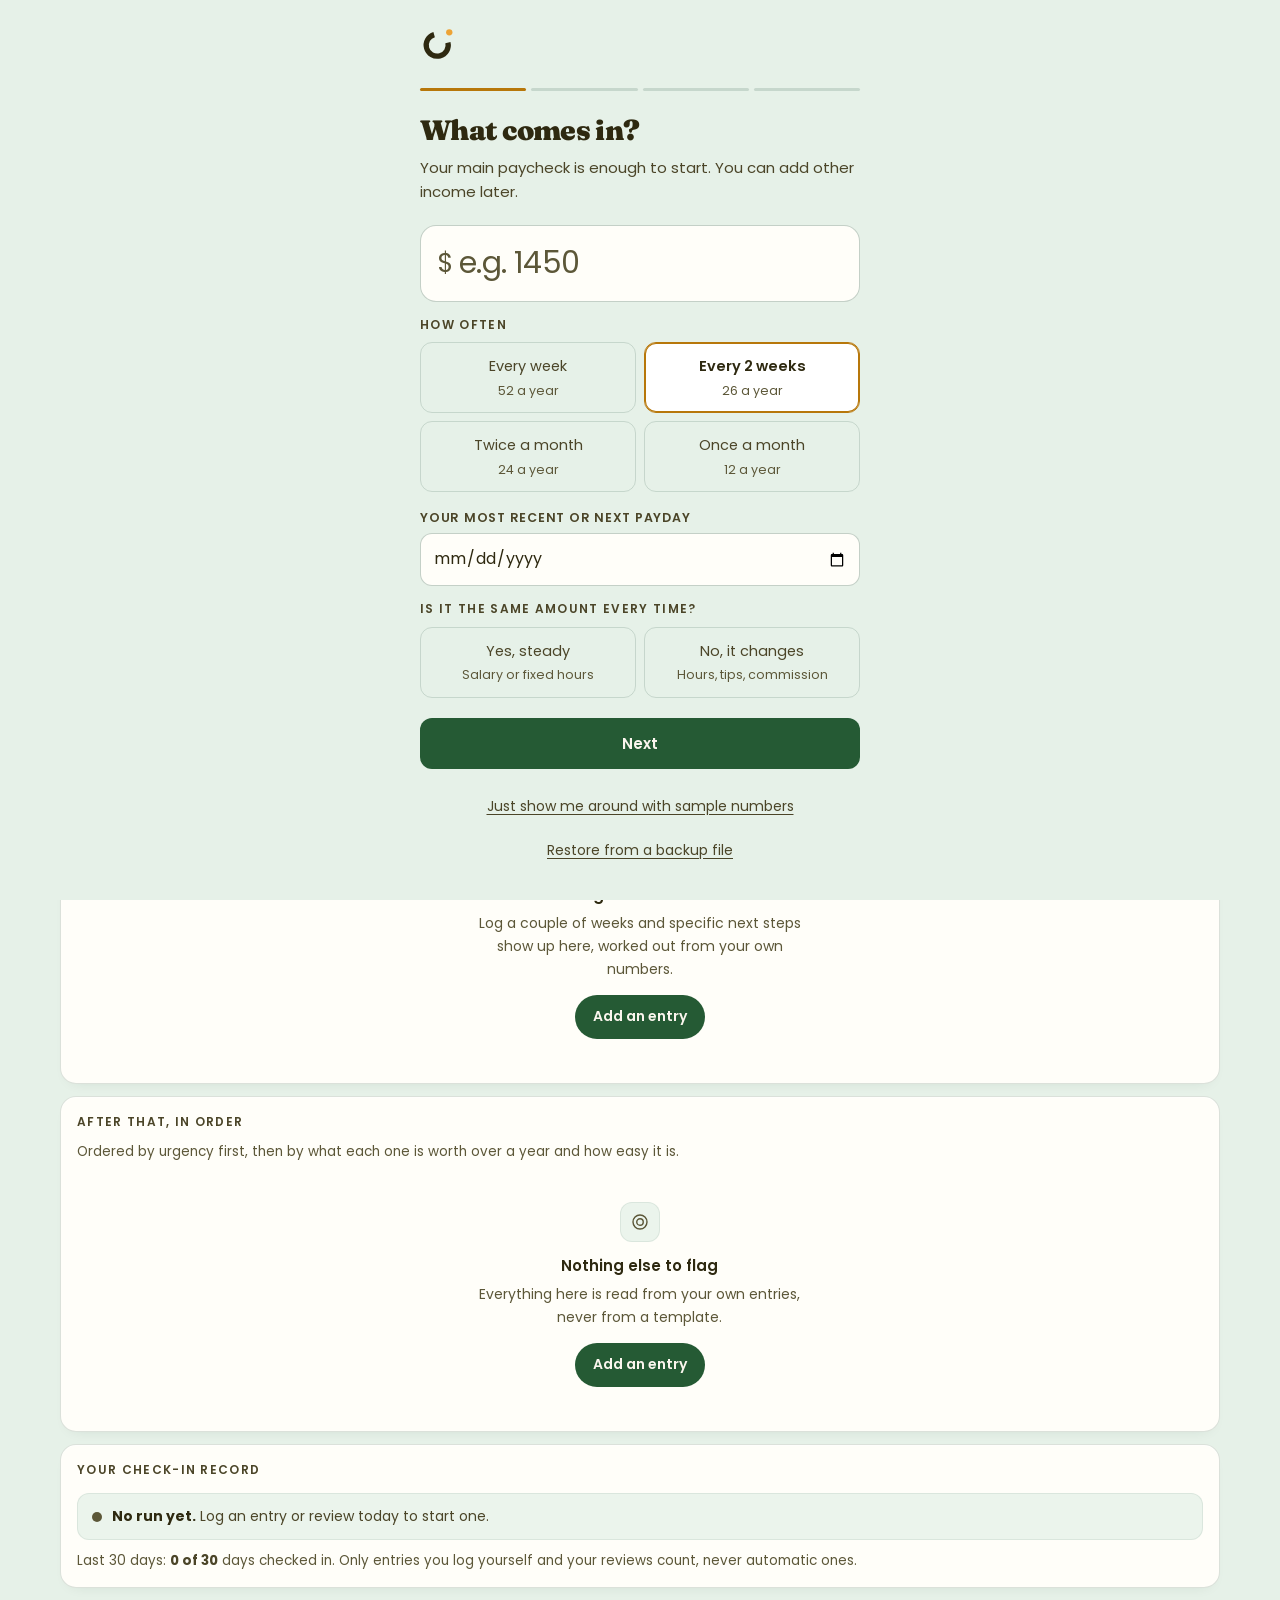
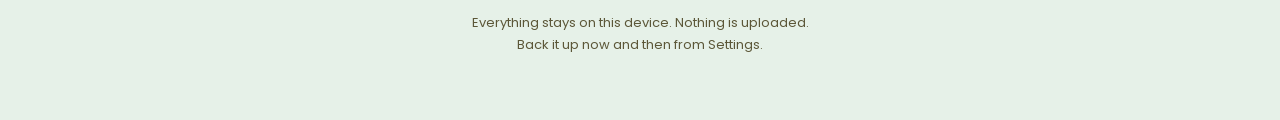
==== commit 45eb774b: "One brand green, taken from the book cover The cover is the face of the package, so it sets the gree" ====
--- a/befree-apps/gap/index.html
+++ b/befree-apps/gap/index.html
@@ -2,13 +2,13 @@
 <html lang="en-US" data-theme="dark">
 <head>
 <meta charset="utf-8">
-<meta http-equiv="Content-Security-Policy" content="default-src 'self'; script-src 'self' 'unsafe-inline'; style-src 'self' 'unsafe-inline'; img-src 'self' data: blob:; font-src 'self' data:; connect-src 'self'; manifest-src 'self' blob: data:; worker-src 'self'; object-src 'none'; base-uri 'none'; form-action 'none'">
+<meta http-equiv="Content-Security-Policy" content="default-src 'self'; script-src 'self' 'sha256-QFTH8PoB8nB8U2SgL24n5U2uYs2wjNvjKUrdwGpBrJI=' 'sha256-MdnlgQtPATxRUx/87ZtGkMRdSA6GJ6LBnssmTgmvrSo=' 'sha256-23+ybjAFCSiptDWSjbwqJwYeF1JkxOUEjEscyqL5LPk=' 'sha256-6x7vkXaPDhAyLZu5ObzCCOEg96iCyWL70dRQGgbysLY=' 'sha256-WvZq21bELi3JkvMSHu6D0zZbxjXQshS7tF0wg0rVFAA='; style-src 'self' 'unsafe-inline'; img-src 'self' data: blob:; font-src 'self' data:; connect-src 'self'; manifest-src 'self' blob: data:; worker-src 'self'; object-src 'none'; base-uri 'none'; form-action 'none'">
 <meta name="referrer" content="no-referrer">
 <meta name="viewport" content="width=device-width,initial-scale=1,viewport-fit=cover">
 <link rel="icon" href="data:image/svg+xml,%3Csvg%20xmlns='http://www.w3.org/2000/svg'%20viewBox='0%200%2064%2064'%20width='64'%20height='64'%3E%3Crect%20width='64'%20height='64'%20rx='14.080'%20fill='%23063F2E'/%3E%3Cg%20transform='translate(30.9654%2033.5654)%20scale(0.180239)'%3E%3Cpath%20d='M78.4085%20-19.3315%20A80.7565%2080.7565%200%201%201%20-22.5574%20-77.5420'%20fill='none'%20stroke='%23E8D1BA'%20stroke-width='38.4871'%20stroke-linecap='butt'/%3E%3Ccircle%20cx='88.2900'%20cy='-94.1800'%20r='23.1900'%20fill='%23EDA335'/%3E%3C/g%3E%3C/svg%3E" type="image/svg+xml">
 <link rel="apple-touch-icon" href="icons/apple-touch-icon.png">
 <link rel="manifest" href="manifest.webmanifest">
-<meta name="theme-color" content="#021A13">
+<meta name="theme-color" content="#011B08">
 <meta name="description" content="BeFree Gap shows what is available until your next payday and helps you widen the gap between what comes in and what goes out.">
 <meta name="apple-mobile-web-app-capable" content="yes">
 <meta name="apple-mobile-web-app-status-bar-style" content="black-translucent">
@@ -46,12 +46,12 @@
   --tr-micro:.11em;
   --tap:44px;
 }
-/* Palette: Brunswick Green #2C5745 · Celadon #9DD0B6 · Gamboge #EDA335 ·
+/* Palette: Brunswick Green #255A34 · Celadon #9DD0B6 · Gamboge #EDA335 ·
    Tangerine #EB7D00 · Vanilla #EBE3A7 · Dun #E8D1BA · Drab Dark Brown #2E2910.
    Light-theme chart colors are deeper shades of the same hues, so every mark
    keeps at least 3:1 against the card and every text role at least 4.5:1. */
 [data-theme=dark]{
-  --bg:#021A13; --bg2:#03291D; --sheet:#03291D; --card:#063F2E; --card2:#07533C; --card3:#075B41;
+  --bg:#011B08; --bg2:#0A2913; --sheet:#0A2913; --card:#133F20; --card2:#22522F; --card3:#265934;
   --hair:rgba(232,209,186,.17); --hair2:rgba(232,209,186,.09); --hair3:rgba(232,209,186,.28);
   --tx:#F6EEE2; --tx2:#D6E6DA; --tx3:#A6D8BE;
   --acc:#EDA335; --acc-text:#F2B85E; --acc2:#A6D8BE; --neg:#F9B06A; --pos:#A6D8BE; --warn:#F2B85E;
@@ -63,23 +63,23 @@
   --k0:#A9AA8E; --k1:#EDA335; --k2:#A6D8BE; --k3:#EB7D00; --k4:#EBE3A7; --k5:#6DB392;
   /* semantic money roles */
   --c-in:#A6D8BE; --c-fix:#EDA335; --c-var:#EB7D00; --c-keep:#EBE3A7; --c-over:#EB7D00; --c-plan:#E8D1BA; --c-ess:#EDA335; --c-opt:#EB7D00;
-  --surfA:#16382A; --surfB:#0C2419; --inset:#081F16;
+  --surfA:#133A1E; --surfB:#072510; --inset:#04200C;
   --hl:rgba(246,238,226,.06); --hl2:rgba(246,238,226,.035);
   --sh1:0 22px 56px -26px rgba(3,20,13,.85);
   --sh2:0 8px 22px -16px rgba(3,20,13,.65);
 }
 [data-theme=light]{
-  --bg:#EAF0E5; --bg2:#DCE7D9; --sheet:#FBFCF7; --card:#FFFEF9; --card2:#FFFFFF; --card3:#F1F5EC;
+  --bg:#E6F1E8; --bg2:#DAE7DC; --sheet:#F9FDF9; --card:#FFFEF9; --card2:#FFFFFF; --card3:#EEF6EF;
   --hair:rgba(44,87,69,.17); --hair2:rgba(44,87,69,.09); --hair3:rgba(44,87,69,.28);
   --tx:#2E2910; --tx2:#4B4528; --tx3:#5C5738;
-  --acc:#B7770A; --acc-text:#8A5200; --acc2:#2C5745; --neg:#A34E00; --pos:#2C5745; --warn:#8A5200;
-  --btn:#2C5745; --btnT:#FBF6EE;
+  --acc:#B7770A; --acc-text:#8A5200; --acc2:#255A34; --neg:#A34E00; --pos:#255A34; --warn:#8A5200;
+  --btn:#255A34; --btnT:#FBF6EE;
   --grid:rgba(44,87,69,.1); --glow:rgba(44,87,69,.12);
   --sh:0 18px 46px -24px rgba(22,52,40,.28);
   --lift:0 0 0 1px rgba(44,87,69,.07), 0 1px 2px -1px rgba(22,52,40,.08), 0 8px 22px -14px rgba(22,52,40,.25);
-  --k0:#7A7560; --k1:#B7770A; --k2:#2C5745; --k3:#C96400; --k4:#8C8430; --k5:#3F8F6C;
-  --c-in:#2C5745; --c-fix:#B7770A; --c-var:#C96400; --c-keep:#8C8430; --c-over:#C96400; --c-plan:#5C5738; --c-ess:#B7770A; --c-opt:#C96400;
-  --surfA:#F6FBF2; --surfB:#E3EEE0; --inset:#EEF3E9;
+  --k0:#7A7560; --k1:#B7770A; --k2:#255A34; --k3:#C96400; --k4:#8C8430; --k5:#3F8F6C;
+  --c-in:#255A34; --c-fix:#B7770A; --c-var:#C96400; --c-keep:#8C8430; --c-over:#C96400; --c-plan:#5C5738; --c-ess:#B7770A; --c-opt:#C96400;
+  --surfA:#F4FBF5; --surfB:#E2EEE4; --inset:#EBF4EC;
   --hl:rgba(255,255,255,.85); --hl2:rgba(255,255,255,.55);
   --sh1:0 20px 42px -24px rgba(22,52,40,.26);
   --sh2:0 6px 16px -12px rgba(22,52,40,.2);
@@ -1196,7 +1196,7 @@
       <svg id="payoff" viewBox="0 0 342 90" role="img" aria-label="Debt balance over time"></svg>
     </div>
     <div class="card c6">
-      <div class="ch"><h2 class="eb">Payoff order</h2><div class="eb mono" id="ordTag">-</div></div>
+      <div class="ch"><h2 class="eb">When each is paid off</h2><div class="eb mono" id="ordTag">-</div></div>
       <svg id="orderSvg" viewBox="0 0 340 80" role="img" aria-label="When each debt is cleared on the current plan"></svg>
       <p class="foot">Each bar runs from today to the month that debt reaches zero, with the extra amount set in the simulator.</p>
     </div>
@@ -1528,10 +1528,6 @@
     <button class="ghost" id="bankImp">Import a bank file</button>
   </div>
   <p class="foot" style="margin:6px 0 10px">An encrypted backup needs a passphrase to open. Nobody can recover it for you, so keep the passphrase somewhere safe.</p>
-  <div class="rowp" id="swRow" style="display:none"><div>
-    <div class="rn">Make it work with no signal</div>
-    <div class="rm">Save the small helper file and put it beside this page on your host</div></div>
-    <button type="button" class="lnk" id="swGet">Save it</button></div>
   <button class="ghost danger" id="wipeBtn">Clear everything and start over</button>
   <button type="button" class="privlink" id="privBtn">How your data is handled &rarr;</button>
   <button class="save" id="setClose">Done</button>
@@ -2197,7 +2193,6 @@
  const n={30:30,90:90,365:365}[V.range]||30,f=new Date();f.setDate(f.getDate()-n);
  return D(t.date)>=f&&t.date<=today()}
 const pTx=()=>S.tx.filter(inRange);
-const pDone=()=>pTx().filter(isDone);
 /* entries grouped by month once per render, so charts that look at six or
    twelve months don't rescan years of history for every bar */
 let MC=null;
@@ -2671,9 +2666,11 @@
    ctas:[{l:'Open the simulator',a:'sim'}],todo:{key:'rate-'+d.id,title:`Call ${d.name} about the rate or a hardship plan`,note:`Payment ${money2(+d.min||0)}, interest about ${money2(mi)} a month.`}})});
  /* setup that the numbers depend on */
  if(C.need.length&&(hasData||S.rec.length)){
-  const w={pay:'your pay schedule',bal:'today\'s balance',ess:'an essential-spending estimate',buf:'a protective buffer'};
+  const w={pay:'your pay schedule',bal:'today\'s balance',ess:'an estimate of everyday essentials',buf:'a protective buffer',
+   review:'a quick check that today\'s numbers are current',card:'the cash you keep for card purchases'};
+  const miss=C.need.map(k=>w[k]).filter(Boolean),list=miss.length>1?miss.slice(0,-1).join(', ')+' and '+miss[miss.length-1]:miss[0];
   add({u:2,imp:0,feas:3,tag:'Setup',icon:'cal',head:'See what\'s available until payday',
-   math:`Gap still needs ${C.need.map(k=>w[k]).join(', ')}.`,
+   math:`Gap still needs ${list}.`,
    ctas:[{l:'Add '+(C.need[0]==='pay'?'pay schedule':'the missing numbers'),a:C.need[0]==='pay'?'open:pay':'open:cyc'}]})}
  if(!S.rec.length&&hasData)add({u:2,imp:40,feas:3,tag:'Setup',icon:'loop',head:'Schedule your paycheck and regular bills',
   math:'Scheduled, they show up as coming, and you confirm each one when it happens.',
@@ -3223,8 +3220,9 @@
   return `<span class="dmeta" style="display:block"><span class="${u.band==='high'?'neg':''}">${Math.round(u.pct)}% of ${money(+d.limit)} limit</span>${+d.close?` · statement closes on the ${ord(d.close)}`:''}</span>`}
  return ''}
 function drawDebts(){
- const ds=S.debts.filter(d=>d.kind!=='due'),rs=S.debts.filter(d=>d.kind==='due');
- const ord2=ordered(liveDebts());
+ const ord2=ordered(liveDebts()),rank=new Map(ord2.map((d,i)=>[d.id,i])),rk=d=>rank.has(d.id)?rank.get(d.id):1e9;
+ /* listed in the order the chosen method pays them; paid-off debts last */
+ const ds=S.debts.filter(d=>d.kind!=='due').sort((a,b)=>rk(a)-rk(b)),rs=S.debts.filter(d=>d.kind==='due');
  $('#mthLbl').textContent=V.method==='avalanche'?'highest rate first':'smallest first';
  $('#dList').innerHTML=ds.length?ds.map(d=>{const bal=debtBal(d),tot0=+d.total||0,p=tot0?Math.min(Math.max(1-bal/tot0,0),1):0;
   const tgt=ord2[0]&&ord2[0].id===d.id,mi=bal*(+d.apr||0)/1200,warn=bal>0&&mi>.5&&(+d.min||0)<=mi;
@@ -3308,7 +3306,7 @@
  let o=PAT;
  ds.forEach((d,i)=>{const y=i*rowH+16,c=sm.clr[d.id],ok=c!=null,end=ok?c:N,col=hues[i%5];
   const when=ok?(()=>{const dd=new Date();dd.setMonth(dd.getMonth()+c);return dd.toLocaleString('en-US',{month:'short',year:'numeric'})})():'not on this plan';
-  o+=`<text x="${L}" y="${y-3}" font-size="12" font-weight="600" fill="var(--tx)" font-family="Poppins">${i+1}. ${esc(d.name)}</text>
+  o+=`<text x="${L}" y="${y-3}" font-size="12" font-weight="600" fill="var(--tx)" font-family="Poppins">${esc(d.name)}</text>
    <text x="${R}" y="${y-3}" text-anchor="end" font-size="11.5" fill="${ok?'var(--tx2)':'var(--neg)'}" font-family="'IBM Plex Mono',monospace">${when}</text>
    <rect class="ob" x="${L}" y="${y+2}" width="${Math.max(x(end)-L,3).toFixed(1)}" height="10" rx="5" fill="${ok?col:'url(#hatchO)'}" ${ok?'':'stroke="var(--c-over)" stroke-width="1"'}
      data-tip="${ok?`Cleared in ${plural(c,'month')}`:'Not paid off on this plan'}|${esc(d.name)} · ${money(debtBal(d))} now"/>`});
@@ -3499,7 +3497,6 @@
   <div class="status${run?' on':''}"><span class="dotc"></span><div>${run?`<b>${plural(run,'day')} in a row</b> with an entry you logged or a review.`:'<b>No run yet.</b> Log an entry or review today to start one.'}</div></div>
   <p class="foot" style="margin-top:10px">Last 30 days: <b>${n30} of 30</b> days checked in. Only entries you log yourself and your reviews count, never automatic ones.</p>`;
 }
-const relTime=ts=>{const m=Math.round((Date.now()-ts)/6e4);if(m<2)return 'just now';if(m<60)return m+' minutes ago';const h=Math.round(m/60);if(h<24)return plural(h,'hour')+' ago';return plural(Math.round(h/24),'day')+' ago'};
 
 /* ══════════ chips + render ══════════ */
 const RG=[['month','This month'],['30','Last 30 days'],['90','Last 90 days'],['365','Last 12 months'],['all','All time']];
@@ -4136,10 +4133,10 @@
  dl(`befree-gap-${today()}.csv`,'﻿'+rows.join('\r\n'),'text/csv;charset=utf-8');
  toast('Spreadsheet saved')};
 $('#impBtn').onclick=()=>$('#impFile').click();
-$('#impFile').onchange=e=>{const f=e.target.files[0];if(!f)return;const r=new FileReader();
+$('#impFile').onchange=e=>{const f=e.target.files[0];if(!f)return;if(f.size>2e7){e.target.value='';toast('That file is too large to be a backup.');return}const r=new FileReader();
  r.onload=async()=>{let d,txt=r.result;
   try{const o=JSON.parse(txt);if(BeFreePlus.isEncrypted(o)){txt=typeof plusUnlock==='function'?await plusUnlock(o):null;if(txt==null)return}}catch(x){}
-  try{d=JSON.parse(txt);if(!d||typeof d!=='object'||!Array.isArray(d.tx))throw 0;if(d.v&&d.v>5)throw 1}
+  try{d=JSON.parse(txt,(k,v)=>k==='__proto__'||k==='constructor'||k==='prototype'?undefined:v);if(!d||typeof d!=='object'||!Array.isArray(d.tx))throw 0;if(d.v&&d.v>5)throw 1}
   catch(x){toast(x===1?'That backup is from a newer version of Gap':'That file is not a BeFree Gap backup');return}
   const onSetup=$('#setup').classList.contains('on');
   if(!onSetup&&S.tx.length&&!await ask('Restore this backup?',`It replaces the ${plural(S.tx.length,'entry','entries')} on this device now with the ${plural(d.tx.length,'entry','entries')} in the file. A copy of the current record is kept on this device.`,'Restore'))return;
@@ -4350,7 +4347,7 @@
  document.documentElement.dataset.theme=n;
  $('#thI').setAttribute('d',n==='dark'?MOON:SUN);
  $('#thBtn').setAttribute('aria-label',n==='dark'?'Switch to light theme':'Switch to dark theme');
- document.querySelector('meta[name=theme-color]').setAttribute('content',n==='dark'?'#021A13':'#EAF0E5')}
+ document.querySelector('meta[name=theme-color]').setAttribute('content',n==='dark'?'#011B08':'#E6F1E8')}
 function setThemePref(p){DB.s('befree.gap.theme',p);applyTheme();setTimeout(render,60)}
 mqDark.addEventListener&&mqDark.addEventListener('change',()=>{if(themePref()==='system'){applyTheme();render()}});
 $('#privBtn').onclick=()=>show('#shPriv',true);
@@ -4360,7 +4357,7 @@
 /* ══════════ install and offline ══════════ */
 function iconURL(size,mask){
  const c=document.createElement('canvas');c.width=c.height=size;const x=c.getContext('2d');
- const BG='#2C5745',CR='#F3E9DA',GD='#EDA335';
+ const BG='#255A34',CR='#F3E9DA',GD='#EDA335';
  x.fillStyle=BG;x.fillRect(0,0,size,size);
  const k=(mask?0.322:0.42)*size/142.03, cx=size/2-5.74*k, cy=size/2+8.68*k;
  x.save();x.translate(cx,cy);x.scale(k,k);
@@ -4377,7 +4374,7 @@
 }catch(e){
  try{
   const mf={name:'Gap',short_name:'Gap',start_url:'.',scope:'.',display:'standalone',
-   orientation:'portrait',background_color:'#021A13',theme_color:'#021A13',
+   orientation:'portrait',background_color:'#011B08',theme_color:'#011B08',
    description:'See what is available until payday, and widen the gap between what comes in and what goes out.',
    icons:[{src:iconURL(192),sizes:'192x192',type:'image/png',purpose:'any'},
           {src:iconURL(512),sizes:'512x512',type:'image/png',purpose:'any'},
@@ -4397,85 +4394,15 @@
  await deferred.userChoice;deferred=null;$('#installBtn').style.display='none'};
 window.addEventListener('appinstalled',()=>{$('#installBtn').style.display='none';
  toast('Added to your home screen. It works with no signal.')});
-const SW_SRC=`/* BeFree Gap — offline shell.
-   Precache on install so the app opens with the radio off. Pages are
-   network-first (so a new version arrives the next time you're online) and
-   fall back to the cached copy offline; icons and the manifest are served from
-   the cache and refreshed in the background. Nothing here talks to a server we
-   own, because there isn't one. Bump CACHE whenever index.html changes. */
-const CACHE = 'befree-gap-v11';
-const MINE = /^befree-gap-/;
-const SHELL = ['./', './index.html', './manifest.webmanifest',
-  './icons/icon-192.png', './icons/icon-512.png', './icons/icon-maskable-192.png',
-  './icons/icon-maskable-512.png', './icons/apple-touch-icon.png', './icons/favicon.svg'];
-
-self.addEventListener('install', e => {
-  e.waitUntil(caches.open(CACHE)
-    .then(c => c.addAll(SHELL.map(u => new Request(u, {cache: 'reload'}))))
-    .then(() => self.skipWaiting()));
-});
-self.addEventListener('activate', e => {
-  /* only this app's old caches: Gap and Streak share an origin, so deleting
-     every other cache would wipe the sibling app's offline copy */
-  e.waitUntil(caches.keys()
-    .then(ks => Promise.all(ks.filter(k => k !== CACHE && (MINE.test(k) || k === 'befree-1')).map(k => caches.delete(k))))
-    .then(() => self.clients.claim()));
-});
-self.addEventListener('fetch', e => {
-  const req = e.request;
-  if (req.method !== 'GET') return;
-  const url = new URL(req.url);
-  if (url.origin !== location.origin) return;
-  if (req.mode === 'navigate') {
-    e.respondWith(fetch(req).then(res => {
-      if (res && res.ok) { const copy = res.clone(); caches.open(CACHE).then(c => c.put('./index.html', copy)).catch(() => {}); }
-      return res;
-    }).catch(() => caches.match('./index.html').then(hit => hit || caches.match('./'))));
-    return;
-  }
-  e.respondWith(caches.match(req, {ignoreSearch: true}).then(hit => {
-    const net = fetch(req).then(res => {
-      if (res && res.ok && res.type === 'basic') { const copy = res.clone(); caches.open(CACHE).then(c => c.put(req, copy)).catch(() => {}); }
-      return res;
-    }).catch(() => hit);
-    return hit || net;
-  }));
-});
-
-/* optional daily reminder: best-effort only, and only where the browser
-   grants it (installed, Chromium-based). The service worker cannot read
-   localStorage, so this is a generic nudge, not "you haven't logged yet" —
-   that check happens in the page itself, which is the reliable part. */
-self.addEventListener('periodicsync', e => {
-  if (e.tag !== 'befree-daily-reminder') return;
-  e.waitUntil(self.registration.showNotification('Gap', {
-    body: 'A quick minute keeps today’s numbers accurate.',
-    icon: './icons/icon-192.png', badge: './icons/icon-192.png',
-    tag: 'befree-daily-reminder'
-  }));
-});
-self.addEventListener('notificationclick', e => {
-  e.notification.close();
-  e.waitUntil(self.clients.matchAll({type: 'window', includeUncontrolled: true}).then(list => {
-    for (const c of list) if ('focus' in c) return c.focus();
-    if (self.clients.openWindow) return self.clients.openWindow('./');
-  }));
-});
-`;
-$('#swGet').onclick=()=>{dl('sw.js',SW_SRC,'text/javascript');toast('Saved sw.js. Put it in the same folder as this page.')};
-let swOn=false;
 async function registerSW(){
- if(window.top!==window.self){swOn=!!navigator.serviceWorker.controller;$('#swRow').style.display='none';return;}
  /* a service worker must be a real same-origin file next to this page */
- if(!('serviceWorker' in navigator)||!location.protocol.startsWith('http')){
-   $('#swRow').style.display='flex';return}
+ if(window.top!==window.self||!('serviceWorker' in navigator)||!location.protocol.startsWith('http'))return;
  const had=!!navigator.serviceWorker.controller;
- try{const r=await navigator.serviceWorker.register('./sw.js',{scope:'./'});swOn=!!r;
+ try{const r=await navigator.serviceWorker.register('./sw.js',{scope:'./'});
   r.addEventListener('updatefound',()=>{const w=r.installing;if(!w)return;
    w.addEventListener('statechange',()=>{if(w.state==='activated'&&had)
     banner({b1:'A new version of Gap is ready',b2:'Reload to use it. Your entries are not affected.',action:'Reload',fn:()=>location.reload()})})})}
- catch(e){swOn=false}
- $('#swRow').style.display=swOn?'none':'flex';
+ catch(e){}
 }
 registerSW();
 window.onStorageLost=()=>{try{memWarn();toast('This browser stopped saving. Back up now.')}catch(e){}};
@@ -4615,8 +4542,7 @@
    };
    var save = el.querySelector('#icSave');
    if (save) save.onclick = function(){
-     try { (window.doExport || function(){ var b = document.querySelector('#expBtn');
-       if (b) b.click(); })(); } catch(e) {}
+     try { if (window.doExport) window.doExport(); } catch(e) {}
    };
  }
 
@@ -4819,9 +4745,10 @@
 }
 function revisionOverview(){
  const host=$('#p-overview');if(!host)return;let box=$('#revisionOverview');
- if(!box){box=document.createElement('section');box.id='revisionOverview';box.className='card';box.style.cssText='padding:20px;margin-bottom:20px';const grid=host.querySelector('.grid');if(grid){box.className='card c6';grid.appendChild(box);}else host.appendChild(box);}
+ if(!box){box=document.createElement('section');box.id='revisionOverview';box.className='card c6';const grid=host.querySelector('.bento');(grid||host).appendChild(box);}
  const m=V.range==='month'?mKey(V.off):null,reviewed=m&&S.reviewed[m],t=tot(pTx()),pending=S.tx.filter(x=>x.needsReview).length;
- box.innerHTML=`<h2>What these numbers mean</h2><p><b>${reviewed?'Reviewed month':'Partial records / estimate'}</b>${m?' · '+m:''}. Gap: ${money2(t.gap)}. Net assignments: ${money2(t.assigned)}. Unassigned gap: ${money2(t.unassigned)}.</p><p>Gap = received income - recorded living costs - required existing-debt payments. Extra debt and net savings transfers assign the gap. Card settlement does not count the same purchase twice. This is not your checking balance.</p>${pending?`<p class="neg">${pending} older payment entries need a purpose review. Edit them in Ledger, then reconcile debt and checking balances.</p>`:''}<div class="chk-row"><button class="btn2" id="revCompleteDay">Today's spending is complete</button>${m?`<button class="btn2" id="revCloseMonth">${reviewed?'Reopen this month':'Review this month'}</button>`:''}<button class="btn2" id="revFI">Financial independence estimate</button></div><p class="foot">Mark complete only after checking cash, debit and credit purchases. A habit tick or one entry does not mean your records are complete. Save a backup weekly and after setup, major changes or month close.</p>`;
+ const mName=m?fmtD(m+'-01',{month:'long',year:'numeric'}):'';
+ box.innerHTML=`<div class="ch"><h2 class="eb">Your records</h2><div class="eb mono">${reviewed?'reviewed':'in progress'}</div></div><p style="margin:0 0 8px">${reviewed?`${mName} is reviewed: its entries were checked against your statements.`:`${m?mName+' is still open, so these':'These'} totals cover only what you have logged so far.`} The surplus is not your checking balance.</p>${pending?`<p class="neg">${pending} older payment entries need a purpose. Edit them in Money, then check your debt and checking balances.</p>`:''}<div class="chk-row"><button class="btn2" id="revCompleteDay">Today's spending is all logged</button>${m?`<button class="btn2" id="revCloseMonth">${reviewed?'Reopen this month':'Close this month'}</button>`:''}<button class="btn2" id="revFI">Financial independence estimate</button></div><p class="foot">Mark a day as logged only after adding cash, debit and card purchases. Save a backup each week and after you close a month.</p>`;
  $('#revCompleteDay').onclick=()=>{S.checks[today()]={t:'complete',ts:Date.now(),src:'gap'};save();render();toast('Spending marked complete for today.');};
  if($('#revCloseMonth'))$('#revCloseMonth').onclick=async()=>{if(S.reviewed[m]){delete S.reviewed[m];save();render();return;}if(m>=today().slice(0,7)){toast('Close this month after it ends; current totals stay provisional.');return;}if(pending){toast('Review legacy payment purposes before closing a month.');return;}if(await ask('Confirm complete month?','Check all income, cash/card purchases, refunds, bills, debt minimums, business costs and transfers against statements. Missing entries make forecasts misleading.','Records checked')){S.reviewed[m]=Date.now();save();render();}};
  $('#revFI').onclick=revisionFI;
@@ -4920,7 +4847,7 @@
 /* opened from its own icon: let the install page show it as installed */
 try{if(matchMedia('(display-mode: standalone)').matches||navigator.standalone===true)localStorage.setItem('befree.installed.gap','1')}catch(e){}
 const plus=()=>{if(!S.plus||typeof S.plus!=='object')S.plus={};return S.plus};
-const miles=()=>{if(!Array.isArray(S.miles))S.miles=[];return S.miles};
+const miles=()=>{if(!Array.isArray(S.miles))S.miles=[];S.miles=S.miles.filter(m=>m&&typeof m.date==='string'&&m.date.length===10);return S.miles};
 const mon=(m,o)=>new Date(+m.slice(0,4),+m.slice(5,7)-1,1).toLocaleDateString('en-US',o||{month:'long',year:'numeric'});
 
 const css=document.createElement('style');
@@ -4968,6 +4895,11 @@
 .hh-fix{background:rgba(232,209,186,.1);border:1px dashed rgba(232,209,186,.4);color:#F6EEE2}.hh-fix b{font-weight:600}.hh-n{color:#F2B85E;font-weight:600;white-space:nowrap}
 .hh-cta{justify-content:center;background:#E7A33A;color:#2E2910;font-weight:600;font-size:16px;border:0}
 .homelog{display:block;grid-column:1/-1}
+.mi2>.btn2{flex:none;white-space:nowrap;overflow-wrap:normal}
+#revisionFIDialog{margin:auto;border:1px solid var(--hair3);box-shadow:0 30px 60px -24px rgba(0,0,0,.55);max-height:86vh;overflow:auto;overscroll-behavior:contain}
+#revisionFIDialog::backdrop{background:rgba(4,18,12,.55)}
+#revisionFIDialog h2{font-size:21px;line-height:1.2;margin:0 0 8px}
+#revisionFIDialog p{font-size:14.5px;color:var(--tx2)}
 .logbtn{width:100%;min-height:58px;border-radius:18px;background:var(--btn);color:var(--btnT);font-size:17px;font-weight:600;display:flex;align-items:center;justify-content:center;gap:10px;box-shadow:var(--lift)}
 body[data-page=guide] .fab{display:none!important}
 /* segmented control for sub-pages */
@@ -4993,7 +4925,7 @@
 body.locked .toast{opacity:0!important}
 @media(min-width:641px){.toast{bottom:28px!important}}
 .instcard.float{position:static;box-shadow:none;animation:none;margin:0 0 14px;width:auto}
-:root{--hero-bg:#0B3B2C}html[data-theme=dark]{--hero-bg:#0A4A36}
+:root{--hero-bg:#113C1E}html[data-theme=dark]{--hero-bg:#0A4A36}
 @media(prefers-reduced-motion:reduce){.snack{transition:none}}`;
 document.head.appendChild(css);
 
@@ -5071,7 +5003,7 @@
  if(!calSel||calSel<from||calSel>to)calSel=t>=from&&t<=to?t:from;
  let cells=DN_S.map(d=>`<div class="h" aria-hidden="true">${d}</div>`).join('')+'<div class="blank"></div>'.repeat(m0.getDay());
  for(let d=from;d<=to;d=addD(d,1)){const l=by[d]||[];
-  cells+=`<button type="button" data-d="${d}" aria-pressed="${d===calSel}" class="${d===t?'today':''}" aria-label="${fmtD(d,{weekday:'long',month:'long',day:'numeric'})}: ${l.length?l.map(x=>x.name).join(', '):'nothing scheduled'}">
+  cells+=`<button type="button" data-d="${d}" aria-pressed="${d===calSel}" class="${d===t?'today':''}" aria-label="${fmtD(d,{weekday:'long',month:'long',day:'numeric'})}: ${l.length?esc(l.map(x=>x.name).join(', ')):'nothing scheduled'}">
    <span class="n">${+d.slice(8)}</span><span class="dots">${l.slice(0,4).map(x=>`<i class="${x.kind}"></i>`).join('')}</span></button>`}
  const sel=by[calSel]||[],outM=sum(items.filter(x=>x.kind==='out'),x=>x.amt),inM=sum(items.filter(x=>x.kind==='in'),x=>x.amt);
  box.innerHTML=`<div class="ch"><h2 class="eb">Bill calendar</h2>
@@ -5109,10 +5041,10 @@
   const st=q.due<t?'past':q===next?'next':'';
   return `<div class="pxr"><span class="k">${st==='next'?'<span class="pill warn">Next</span> ':''}Q${q.q} ${q.y}: due ${fmtD(q.due,{month:'short',day:'numeric',year:+q.due.slice(0,4)!==y?'numeric':undefined})}</span>
    <span class="v">${money(e.need)}</span><span class="s">Income ${fmtD(q.from)} to ${fmtD(q.to)}${st==='past'?' · date has passed':''}${q.to>t&&q.from<=t?' · so far':''}</span></div>`}).join('')}</div>
-  <p class="foot">Amounts use your reserve rate of ${S.tax.rate}% on income with no withholding, so they are estimates, not a tax bill. A due date on a weekend or DC holiday moves to the next business day. States have their own schedules. Confirm at irs.gov/payments.</p>`}
+  <p class="foot">Amounts use your reserve rate of ${+S.tax.rate||0}% on income with no withholding, so they are estimates, not a tax bill. A due date on a weekend or DC holiday moves to the next business day. States have their own schedules. Confirm at irs.gov/payments.</p>`}
 
 /* ── employer 401(k) match ── */
-const MATCH=[['100-3-50-2','100% of the first 3%, then 50% of the next 2%',[{rate:100,upTo:3},{rate:50,upTo:2}]],['50-6','50% of the first 6%',[{rate:50,upTo:6}]],
+const MATCH=[['100-3-50-2','100% of first 3%, 50% of next 2%',[{rate:100,upTo:3},{rate:50,upTo:2}]],['50-6','50% of the first 6%',[{rate:50,upTo:6}]],
  ['100-4','100% of the first 4%',[{rate:100,upTo:4}]],['100-6','100% of the first 6%',[{rate:100,upTo:6}]],['custom','Something else',null]];
 function matchCard(){
  const box=$('#plMatch'),k=plus().k401||{},p=primary();
@@ -5122,11 +5054,11 @@
  const per=p?res.missing/((PER_MONTH[p.freq]||1)*12):null;
  box.innerHTML=`<div class="ch"><h2 class="eb">Employer 401(k) match</h2></div>
   <div class="pxform">
-   <div class="fld"><label for="kSal">Pay per year, before tax</label><input id="kSal" type="number" inputmode="decimal" min="0" value="${k.salary||''}" placeholder="${guess?guess:'52000'}"></div>
-   <div class="fld"><label for="kPct">You put in, %</label><input id="kPct" type="number" inputmode="decimal" min="0" max="100" step="0.5" value="${k.pct??''}" placeholder="0"></div>
+   <div class="fld"><label for="kSal">Pay per year, before tax</label><input id="kSal" type="number" inputmode="decimal" min="0" value="${+k.salary||''}" placeholder="${guess?guess:'52000'}"></div>
+   <div class="fld"><label for="kPct">You put in, %</label><input id="kPct" type="number" inputmode="decimal" min="0" max="100" step="0.5" value="${k.pct==null||k.pct===''?'':+k.pct||0}" placeholder="0"></div>
    <div class="fld wide"><label for="kF">Your employer matches</label><select id="kF">${MATCH.map(x=>optVal(x[0],x[1],x===f)).join('')}</select></div>
-   ${f[0]==='custom'?`<div class="fld"><label for="kR1">Match %</label><input id="kR1" type="number" min="0" value="${k.r1||''}" placeholder="100"></div><div class="fld"><label for="kU1">Of the first %</label><input id="kU1" type="number" min="0" value="${k.u1||''}" placeholder="4"></div>
-    <div class="fld"><label for="kR2">Then match %</label><input id="kR2" type="number" min="0" value="${k.r2||''}" placeholder="0"></div><div class="fld"><label for="kU2">Of the next %</label><input id="kU2" type="number" min="0" value="${k.u2||''}" placeholder="0"></div>`:''}
+   ${f[0]==='custom'?`<div class="fld"><label for="kR1">Match %</label><input id="kR1" type="number" min="0" value="${+k.r1||''}" placeholder="100"></div><div class="fld"><label for="kU1">Of the first %</label><input id="kU1" type="number" min="0" value="${+k.u1||''}" placeholder="4"></div>
+    <div class="fld"><label for="kR2">Then match %</label><input id="kR2" type="number" min="0" value="${+k.r2||''}" placeholder="0"></div><div class="fld"><label for="kU2">Of the next %</label><input id="kU2" type="number" min="0" value="${+k.u2||''}" placeholder="0"></div>`:''}
   </div>
   <div class="status ${salary&&res.missing<1?'on':''}" style="margin-top:12px"><span class="dotc"></span><div>${!salary?'Enter your yearly pay to see what the match is worth.'
    :res.max<1?'Enter the match your employer offers.'
@@ -5151,7 +5083,7 @@
   </div>
   <div class="pxrow"><button class="btn2" id="mAdd">Add trip</button>${L.length?'<button class="btn2" id="mCsv">Download the log (CSV)</button>':''}</div>
   ${L.length?`<div class="pxl" style="margin-top:8px">${L.slice(0,8).map(m=>`<div class="pxr"><span class="k">${fmtD(m.date,{month:'short',day:'numeric',year:'numeric'})} · ${esc(m.place||'Trip')}</span>
-   <span class="v">${(+m.miles).toLocaleString('en-US',{maximumFractionDigits:1})} mi <button class="tlink" data-mdel="${m.id}" aria-label="Delete this trip">Delete</button></span><span class="s">${esc(m.purpose||'')}</span></div>`).join('')}</div>
+   <span class="v">${(+m.miles).toLocaleString('en-US',{maximumFractionDigits:1})} mi <button class="tlink" data-mdel="${esc(m.id)}" aria-label="Delete this trip">Delete</button></span><span class="s">${esc(m.purpose||'')}</span></div>`).join('')}</div>
    ${L.length>8?`<p class="foot">${L.length-8} older trips are in the CSV.</p>`:''}`:''}
   <div class="pxform" style="margin-top:12px"><div class="fld"><label for="mRate">Rate per mile</label><input id="mRate" type="number" inputmode="decimal" min="0" step="0.005" value="${rate||''}" placeholder="0.70"></div>
    <div class="fld"><span class="lab">Deduction estimate, ${y}</span><div class="mono" style="font-size:20px;padding-top:6px">${rate?money2(ytd*rate):'—'}</div></div></div>
@@ -5198,7 +5130,7 @@
  $('#bkCard').innerHTML=optVal('','Not linked to a card')+cards.map(d=>optVal(d.id,d.name)).join('')}
 $('#bkAcct').onclick=e=>{const b=e.target.closest('button');if(!b)return;BK.acct=b.dataset.a;syncBank();if(BK.text)readBank()};
 $('#bkPick').onclick=()=>$('#bkFile').click();
-$('#bkFile').onchange=e=>{const f=e.target.files[0];if(!f)return;const r=new FileReader();r.onload=()=>{BK.text=String(r.result);BK.name=f.name;readBank()};r.readAsText(f);e.target.value=''};
+$('#bkFile').onchange=e=>{const f=e.target.files[0];if(!f)return;if(f.size>1e7){e.target.value='';toast('That file is too large for a bank export. Download a shorter date range.');return}const r=new FileReader();r.onload=()=>{BK.text=String(r.result);BK.name=f.name;readBank()};r.readAsText(f);e.target.value=''};
 function readBank(){
  const res=P.readBankFile(BK.text,BK.name);
  if(res.error||!res.rows.length){$('#bkOut').innerHTML=`<div class="status" style="margin-top:12px"><span class="dotc"></span><div>${esc(res.error||'No transactions found in this file.')} Try the CSV download from your bank's activity page.</div></div>`;$('#bkGo').style.display='none';return}
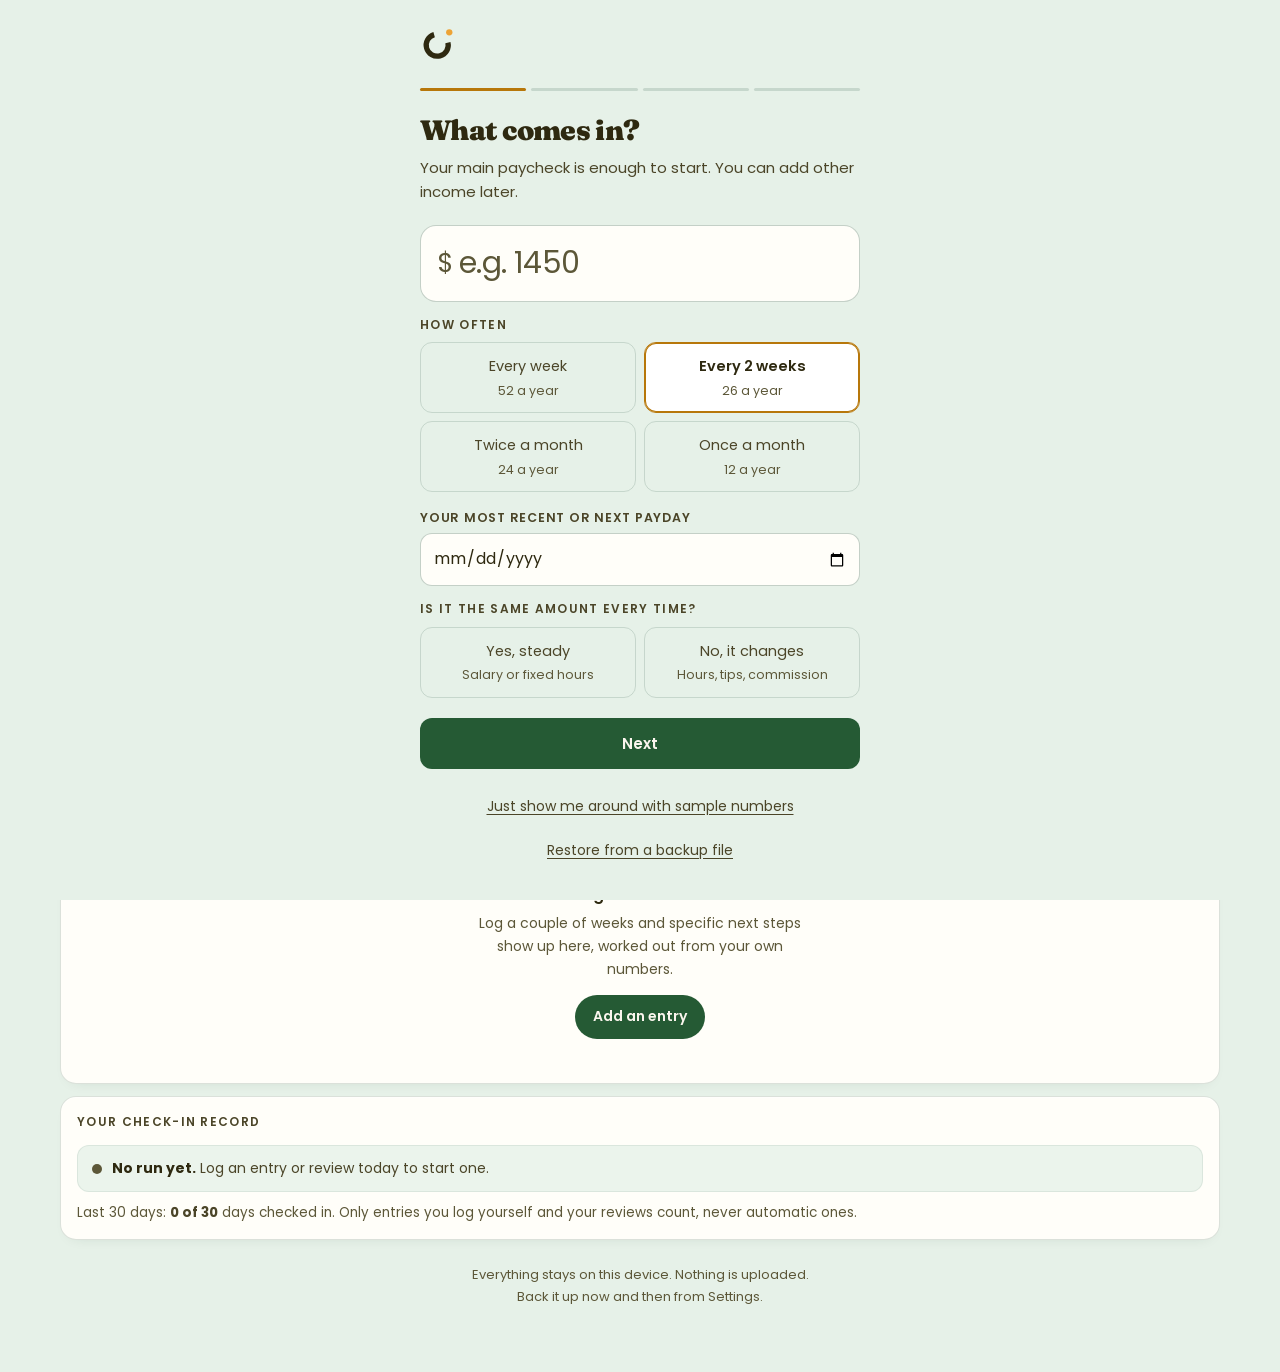
==== commit 92fb0c20: "Section F: apps content F1 one suggestion at a time on Today, with the rest behind a toggle. F2 plai" ====
--- a/befree-apps/gap/index.html
+++ b/befree-apps/gap/index.html
@@ -2,7 +2,7 @@
 <html lang="en-US" data-theme="dark">
 <head>
 <meta charset="utf-8">
-<meta http-equiv="Content-Security-Policy" content="default-src 'self'; script-src 'self' 'sha256-QFTH8PoB8nB8U2SgL24n5U2uYs2wjNvjKUrdwGpBrJI=' 'sha256-MdnlgQtPATxRUx/87ZtGkMRdSA6GJ6LBnssmTgmvrSo=' 'sha256-23+ybjAFCSiptDWSjbwqJwYeF1JkxOUEjEscyqL5LPk=' 'sha256-6x7vkXaPDhAyLZu5ObzCCOEg96iCyWL70dRQGgbysLY=' 'sha256-WvZq21bELi3JkvMSHu6D0zZbxjXQshS7tF0wg0rVFAA='; style-src 'self' 'unsafe-inline'; img-src 'self' data: blob:; font-src 'self' data:; connect-src 'self'; manifest-src 'self' blob: data:; worker-src 'self'; object-src 'none'; base-uri 'none'; form-action 'none'">
+<meta http-equiv="Content-Security-Policy" content="default-src 'self'; script-src 'self' 'sha256-QFTH8PoB8nB8U2SgL24n5U2uYs2wjNvjKUrdwGpBrJI=' 'sha256-MdnlgQtPATxRUx/87ZtGkMRdSA6GJ6LBnssmTgmvrSo=' 'sha256-23+ybjAFCSiptDWSjbwqJwYeF1JkxOUEjEscyqL5LPk=' 'sha256-n1RxipHhFn5xxGHtK+IZ0VShHHs6DGCxUxty4DE5+dk=' 'sha256-WvZq21bELi3JkvMSHu6D0zZbxjXQshS7tF0wg0rVFAA='; style-src 'self' 'unsafe-inline'; img-src 'self' data: blob:; font-src 'self' data:; connect-src 'self'; manifest-src 'self' blob: data:; worker-src 'self'; object-src 'none'; base-uri 'none'; form-action 'none'">
 <meta name="referrer" content="no-referrer">
 <meta name="viewport" content="width=device-width,initial-scale=1,viewport-fit=cover">
 <link rel="icon" href="data:image/svg+xml,%3Csvg%20xmlns='http://www.w3.org/2000/svg'%20viewBox='0%200%2064%2064'%20width='64'%20height='64'%3E%3Crect%20width='64'%20height='64'%20rx='14.080'%20fill='%23063F2E'/%3E%3Cg%20transform='translate(30.9654%2033.5654)%20scale(0.180239)'%3E%3Cpath%20d='M78.4085%20-19.3315%20A80.7565%2080.7565%200%201%201%20-22.5574%20-77.5420'%20fill='none'%20stroke='%23E8D1BA'%20stroke-width='38.4871'%20stroke-linecap='butt'/%3E%3Ccircle%20cx='88.2900'%20cy='-94.1800'%20r='23.1900'%20fill='%23EDA335'/%3E%3C/g%3E%3C/svg%3E" type="image/svg+xml">
@@ -15,7 +15,7 @@
 <meta name="apple-mobile-web-app-title" content="Gap">
 <meta name="color-scheme" content="light dark">
 <meta name="mobile-web-app-capable" content="yes">
-<title>Gap</title>
+<title>BeFree Gap</title>
 <script>(function(){try{var p=JSON.parse(localStorage.getItem('befree.gap.theme'));if(p==null)p=JSON.parse(localStorage.getItem('befree.theme'));if(p!=='light'&&p!=='dark')p=matchMedia('(prefers-color-scheme: dark)').matches?'dark':'light';document.documentElement.dataset.theme=p}catch(e){}try{var l=JSON.parse(localStorage.getItem('befree.gap.applock.v2'));if(l==null)l=JSON.parse(localStorage.getItem('befree.applock.v1'));if(l&&l.on&&l.hash)document.documentElement.setAttribute('data-applock','1')}catch(e){}})()</script>
 <style>
 @font-face{font-family:'Fraunces';font-style:normal;font-weight:400;font-display:swap;src:url([data-uri]) format('woff2')}
@@ -1078,10 +1078,12 @@
       <div class="ch"><h2 class="eb">Your next best step</h2><div class="eb mono" id="movesN"></div></div>
       <div class="moves" id="moves"></div>
     </div>
-    <div class="card c6">
-      <div class="ch"><h2 class="eb">After that, in order</h2><div class="eb mono" id="movesN2"></div></div>
-      <p class="foot" style="margin:-4px 0 12px">Ordered by urgency first, then by what each one is worth over a year and how easy it is.</p>
-      <div class="moves" id="moves2"></div>
+    <div class="card c6" id="moreCard" hidden>
+      <div class="ch"><h2 class="eb">After that, in order</h2><button type="button" class="lnk" id="movesTog" aria-expanded="false" aria-controls="moves2Wrap">Show</button></div>
+      <div id="moves2Wrap" hidden>
+        <p class="foot" style="margin:-4px 0 12px">Ordered by urgency first, then by what each one is worth over a year and how easy it is.</p>
+        <div class="moves" id="moves2"></div>
+      </div>
     </div>
     <div class="card c6" id="streakBox"></div>
   </div>
@@ -1502,6 +1504,12 @@
     <label class="chk"><input type="checkbox" id="taxBiz"><span>Subtract business expenses first<small>Entries in the Business expense category lower the income the reserve is based on.</small></span></label>
   </div>
 
+  <div class="shsec">How you keep records</div>
+  <div class="rowp"><div>
+    <div class="rn">Catch up once a week</div>
+    <div class="rm" id="weeklyDesc">Off</div></div>
+    <button class="sw" id="swWeekly" role="switch" aria-checked="false" aria-label="Catch up once a week from a bank file"></button></div>
+
   <div class="shsec">Reminders</div>
   <div class="rowp"><div>
     <div class="rn">Daily reminder to log</div>
@@ -1592,6 +1600,12 @@
         <div class="sumrow"><span class="sk" style="color:var(--tx)">Left for everything else</span><span class="sv mono fr" id="suGap" style="font-size:22px;color:var(--acc2)">$0</span></div>
       </div>
       <p class="sh2" id="suWord" style="margin:16px 0 0"></p>
+      <div class="eb" style="margin:18px 0 8px">Log as you go, or catch up once a week from your bank file?</div>
+      <div class="opts" id="suMode">
+        <button class="opt" data-w="0" aria-pressed="true">As I go<small>Seconds, at the register</small></button>
+        <button class="opt" data-w="1">Once a week<small>From a bank file, on Sunday</small></button>
+      </div>
+      <p class="sh2" id="suModeNote" style="margin:10px 0 0">Either works. You can change it later in Settings.</p>
       <div class="snav"><button class="sback" id="su4b">Back</button><button class="save" id="su4">Start tracking</button></div>
     </div>
   </div>
@@ -2041,69 +2055,86 @@
 function tot(l){return BeFreeFinance.totals(l)}
 
 /* ══════════ demo data ══════════ */
-function seed(){let s=11,R=()=>(s=(s*1103515245+12345)&0x7fffffff)/0x7fffffff;
- const o=[],now=new Date(),TODAY=iso(now);
- for(let b=5;b>=0;b--){const d=new Date(now.getFullYear(),now.getMonth()-b,1),Y=d.getFullYear(),M=d.getMonth();
-  const dt=x=>iso(new Date(Y,M,Math.min(x,dayCount(Y,M))));
-  /* Sample data must never run past today. */
-  const p=(day,t,c,a,x)=>{const ds=dt(day); if(a>0&&ds<=TODAY)
-    o.push(Object.assign({id:uid(),date:ds,type:t,cat:c,amt:Math.round(a),note:c,status:'done',src:'demo',ts:D(ds).getTime()+36e6},x||{}))};
-  p(1,'fixed','Rent',1180);p(4,'fixed','Utilities',118+R()*54);p(6,'fixed','Phone',64);
-  p(8,'fixed','Insurance',142);p(12,'fixed','Car payment',288);
-  p(14,'fixed','Subscriptions',44-(b<2?12:0));p(15,'transfer','Card payment',77,{dir:'out'});
-  if(b<3)p(22,'income','Side income',110+R()*230);
-  if(b<2)p(11,'income','Freelance',180+R()*260);
-  if(b<4)p(4,'transfer','Savings',b>1?60:120,{dir:'out',goal:'gE'});
-  [[5,88],[12,104],[19,79],[26,96]].forEach(([dd,v])=>p(dd,'variable','Groceries',v*(.82+R()*.4)));
-  for(let i=0;i<(b>2?7:4);i++)p(2+Math.floor(R()*26),'variable','Dining out',13+R()*34);
-  p(7,'variable','Gas',52+R()*22);p(21,'variable','Gas',48+R()*24);
-  if(R()>.35)p(9+Math.floor(R()*16),'variable','Shopping',26+R()*68);
-  if(R()>.5)p(16,'variable','Entertainment',16+R()*24);
-  if(R()>.7)p(20,'variable','Health',30+R()*55);
-  if(b===2)p(18,'variable','Shopping',34,{refund:true,note:'Returned jacket'});
-  for(let i=0;i<(b>2?5:3);i++)p(1+Math.floor(R()*27),'variable','Other',5+R()*13,{note:'Small buy'});}
- return o}
+/* ══════════ sample data: Marcus, from Appendix D ══════════
+   F5. The tour runs on the book's Marcus, not an invented stranger. The month
+   on screen is his month 7, in progress, where the $154.58 lead differential
+   starts. Last month is his month 6, closed: the month the side income begins
+   and the first quarterly estimate is paid.
+     month 6 · $2,969 in · $2,799.40 out · gap $169.60 · buffer $477.60
+     debts  · Card A $4,721.31 · Card B $1,344.25 · Auto $10,520.14 · Medical $1,180
+   Appendix D models one month at a time, so his $2,769 of take-home is paid on
+   the 1st and the 15th and every calendar month carries all of it. His bills
+   are split across the two pay cycles, each one landing just after a deposit,
+   which is the book's own advice; the sample is a person who has taken it.
+   Essentials come to $2,005 a month and the optional categories to $185.40,
+   which is Appendix D's $2,175 of living costs plus its $15.40 of optional
+   spending. The one figure Appendix D does not model is a checking balance,
+   because it models flows; $810 is the sample. */
+const MX={
+ pay:1384.50,up:1461.79,
+ bills:[['Rent',950,3],['Utilities',165,4],['Phone',55,6],['Insurance',120,18],['Internet',60,20]],
+ ess:[['Groceries',105,5],['Groceries',105,12],['Groceries',105,19],['Groceries',105,26],
+      ['Gas',78,7],['Gas',77,21],['Health',80,16]],
+ opt:[['Dining out',27,3],['Dining out',28,11],['Dining out',27,18],['Dining out',28.4,24],
+      ['Subscriptions',32,14],['Entertainment',25,16],['Shopping',18,22]]};
 function demoState(){
  const st=blankState();st.setup={done:true,demo:true};
- const t=today();
- /* a real every-two-weeks rhythm: paydays land on the same weekday */
- const d=new Date();while(d.getDay()!==5)d.setDate(d.getDate()-1);
- const anchor=iso(d);
- st.tx=seed();
- const pay={id:uid(),kind:'income',cat:'Paycheck',note:'Paycheck',amt:1712,freq:'biweekly',anchor,wk:'before',on:true,prim:true,start:addD(t,-190)};
- occ(pay,addD(t,-182),t).forEach(ds=>st.tx.push({id:uid(),date:ds,type:'income',cat:'Paycheck',amt:1712,note:'Paycheck',
-   status:'done',src:'demo',rid:pay.id,occ:ds,ts:D(ds).getTime()+36e6}));
- st.goals=[{id:'gE',name:'Emergency buffer',target:1000,start:160,due:'',emerg:true,made:addD(t,-300)},
-           {id:uid(),name:'New tires',target:600,start:120,due:'',made:addD(t,-150)}];
- st.debts=[{id:uid(),kind:'card',name:'Blue card',total:2400,bal0:1490,ts:Date.now()-864e5*20,apr:24.9,min:65},
-           {id:uid(),kind:'card',name:'Store card',total:780,bal0:570,ts:Date.now()-864e5*20,apr:29.9,min:12},
-           {id:uid(),kind:'loan',name:'Car loan',total:9200,bal0:5800,ts:Date.now()-864e5*20,apr:7.4,min:288},
-           {id:uid(),kind:'due',name:'Loan to Dana',total:300,bal0:200,ts:Date.now()-864e5*20,apr:0,min:0}];
- st.funds=[{id:uid(),name:'Car maintenance',target:600,due:addD(t,120),every:12,start:180,cat:'Car maintenance',made:addD(t,-240)},
-           {id:uid(),name:'Holidays and gifts',target:450,due:iso(new Date(new Date().getFullYear(),11,10)),every:12,start:90,cat:'Gifts',made:addD(t,-80)}];
- const mStart=t.slice(0,8)+'01';
- st.rec=[pay,
-  {id:uid(),kind:'fixed',cat:'Rent',note:'Rent',amt:1180,freq:'monthly',day:1,wk:'same',on:true,start:mStart},
-  {id:uid(),kind:'fixed',cat:'Phone',note:'Phone',amt:64,freq:'monthly',day:6,wk:'same',on:true,start:mStart},
-  {id:uid(),kind:'fixed',cat:'Insurance',note:'Insurance',amt:142,freq:'monthly',day:8,wk:'same',on:true,start:mStart},
-  {id:uid(),kind:'fixed',cat:'Car payment',note:'Car payment',amt:288,freq:'monthly',day:12,wk:'same',on:true,start:mStart},
-  {id:uid(),kind:'fixed',cat:'Subscriptions',note:'Streaming',amt:32,freq:'monthly',day:14,wk:'same',on:true,start:mStart},
-  {id:uid(),kind:'transfer',cat:'Card payment',note:'Card payments',amt:77,freq:'monthly',day:15,wk:'same',on:true,start:mStart,debt:st.debts[0].id}];
- st.rec.find(r=>r.cat==='Car payment').debt=st.debts[2].id;
- /* this month's bills that already passed are logged against their schedule */
- st.rec.filter(r=>r.kind!=='income').forEach(r=>{
-  st.tx=st.tx.filter(x=>!(x.cat===r.cat&&x.date.slice(0,7)===t.slice(0,7)&&x.type===r.kind));
-  occ(r,mStart,t).forEach(ds=>st.tx.push({id:uid(),date:ds,type:r.kind,cat:r.cat,amt:r.amt,note:r.note,status:'done',src:'demo',
-   rid:r.id,occ:ds,ts:D(ds).getTime()+36e6,debt:r.debt,dir:r.kind==='transfer'?'out':undefined}))});
- st.bal={amt:1840,asOf:t,ts:Date.now()};
- st.cyc={buf:150,ess:null,funds:true};
+ const t=today(),now=new Date(),Y=now.getFullYear(),M=now.getMonth();
+ const mFirst=b=>iso(new Date(Y,M-b,1)),mLast=b=>iso(new Date(Y,M-b+1,0)),start=mFirst(6);
+ st.debts=[['Card A','card',4800,4721.31,26.9,120],['Card B','card',1400,1344.25,22.4,35],
+  ['Auto','loan',11850,10520.14,14.9,362],['Medical','loan',1180,1180,0,0]]
+  .map(([name,kind,total,bal0,apr,min])=>({id:'d'+name.replace(/\W/g,''),kind,name,total,bal0,
+   ts:new Date(Y,M,0).getTime()+86399e3,apr,min}));
+ const dOf=n=>st.debts.find(x=>x.name===n).id;
+ st.goals=[{id:'gE',name:'Buffer Rung 1',target:500,start:0,due:'',emerg:true,made:start}];
+ const pay={id:'rPay',kind:'income',cat:'Paycheck',note:'Paycheck',amt:MX.up,freq:'semimonthly',
+  day:1,day2:15,wk:'same',on:true,prim:true,start};
+ st.rec=[pay];
+ MX.bills.forEach(([c,a,d])=>st.rec.push({id:'r'+c.replace(/\W/g,''),kind:'fixed',cat:c,note:c,amt:a,
+  freq:'monthly',day:d,wk:'same',on:true,start}));
+ st.rec.push({id:'rAuto',kind:'fixed',cat:'Loan payment',note:'Auto loan',amt:362,freq:'monthly',day:17,
+  wk:'same',on:true,start,debt:dOf('Auto')});
+ st.rec.push({id:'rCardA',kind:'fixed',cat:'Debt minimum',note:'Card A minimum',amt:120,freq:'monthly',day:22,
+  wk:'same',on:true,start,debt:dOf('Card A')});
+ st.rec.push({id:'rCardB',kind:'fixed',cat:'Debt minimum',note:'Card B minimum',amt:35,freq:'monthly',day:25,
+  wk:'same',on:true,start,debt:dOf('Card B')});
+ /* Sample data must never run past today. */
+ const tx=[],put=(ds,o)=>{if(ds<=t)tx.push(Object.assign({id:uid(),date:ds,status:'done',src:'demo',
+  ts:D(ds).getTime()+36e6},o))};
+ for(let b=6;b>=0;b--){
+  const m=7-b,d0=new Date(Y,M-b,1),Yb=d0.getFullYear(),Mb=d0.getMonth();
+  const dt=d=>iso(new Date(Yb,Mb,Math.min(d,dayCount(Yb,Mb))));
+  occ(pay,mFirst(b),mLast(b)).forEach(ds=>put(ds,{type:'income',cat:'Paycheck',amt:m>=7?MX.up:MX.pay,
+   note:'Paycheck',rid:pay.id,occ:ds}));
+  st.rec.filter(r=>r.kind!=='income').forEach(r=>occ(r,mFirst(b),mLast(b)).forEach(ds=>{
+   const o={type:r.kind,cat:r.cat,amt:r.amt,note:r.note,rid:r.id,occ:ds};
+   if(r.debt){o.debt=r.debt;o.debtRole='minimum';if(r.cat==='Loan payment')o.principal=231.38}
+   put(ds,o)}));
+  MX.ess.concat(MX.opt).forEach(([c,a,d])=>put(dt(d),{type:'variable',cat:c,amt:a,note:c}));
+  if(m>=6){
+   put(dt(22),{type:'income',cat:'Side income',amt:200,note:'Weekend install job'});
+   put(dt(22),{type:'variable',cat:'Business expense',amt:20,note:'Materials'});
+   put(dt(23),{type:'transfer',cat:'Tax reserve',amt:45,dir:'out'})}
+  if(m===6){
+   put(dt(28),{type:'variable',cat:'Dining out',amt:27,note:'Dining out'});
+   put(dt(28),{type:'transfer',cat:'Tax reserve',amt:45,dir:'in'});
+   put(dt(28),{type:'fixed',cat:'Taxes',amt:45,note:'Quarterly estimate, Form 1040-ES'})}
+  /* month 7 is still open, so nothing is assigned out of it yet */
+  if(m<7)put(dt(28),{type:'transfer',cat:'Savings',amt:m===6?169.6:61.6,dir:'out',goal:'gE'});
+  if(m<7)st.reviewed[iso(d0).slice(0,7)]=true;
+ }
+ st.tx=tx;
+ for(let i=1;i<=60;i++){const d=addD(t,-i);if(d>=start)st.checks[d]={t:'complete',ts:D(d).getTime()+54e6,src:'gap'}}
+ st.tax={on:true,rate:25,cats:['Side income'],biz:true};
+ st.bal={amt:810,asOf:t,ts:Date.now()};
+ st.cyc={buf:100,ess:null,funds:true,cardReserve:0};
  st.lastRun=ym(new Date());st.seenMonth=ym(new Date());
  return st}
 function blankState(){return{v:5,reviewed:{},setup:{done:false,demo:false},tx:[],goals:[],debts:[],rec:[],funds:[],
  route:{gap:50,debt:25,you:25},vari:{on:false,tax:25},tax:{on:false,rate:25,cats:['Freelance','Side income'],biz:true},
  prefs:{askRoute:true,monthNudge:true,reminder:false},streak:{n:0,best:0,last:'',days:[]},
  bal:null,cyc:{buf:null,ess:null,funds:true},ess:{},checks:{},inbox:[],
- won:[],lastRun:'',seenMonth:ym(new Date()),remindShown:'',theme:null,migr:[]}}
+ won:[],lastRun:'',seenMonth:ym(new Date()),remindShown:'',weekly:false,weeklyShown:'',theme:null,migr:[]}}
 
 /* ══════════ load + migrate ══════════
    The v3 record is never overwritten: v4 is written under its own key, so the
@@ -2471,10 +2502,10 @@
  const T=tot(pTx()),svg=$('#gapSvg'),px=svg.getBoundingClientRect().width||340;
  const VBW=px>520?Math.round(Math.max(340,px*128/190)):340;svg.setAttribute('viewBox',`0 0 ${VBW} 128`);
  const L=8,R=VBW-8,MW=R-L;
- let pi=0,po=0;
+ let pi=0,po=0,pin=0;
  if(V.range==='month'&&V.off===0){
   const pl=planned(monthStart(),monthEnd());
-  pi=sum(pl.filter(p=>p.type==='income'),p=>p.amt);
+  pin=pl.filter(p=>p.type==='income').length;pi=sum(pl.filter(p=>p.type==='income'),p=>p.amt);
   po=Math.max(sum(pl.filter(p=>p.type==='fixed'||p.type==='variable'),p=>p.refund?-p.amt:p.amt),0)}
  const I=Math.max(T.i,0),F=Math.max(T.f,0),Vv=Math.max(T.v,0),O=F+Vv;
  const peak=Math.max(I+pi,O+po,I,O,1),w=v=>MW*(Math.max(v,0)/peak);
@@ -2517,6 +2548,7 @@
  const has=T.i||T.out;
  let cap=has?(T.gap>=0?`kept from ${money(T.i)} received, ${rangeLabel()}`:`more went out than came in, ${rangeLabel()}`)
   :`nothing completed ${rangeLabel()} yet`;
+ if(pin&&new Date().getDate()<=10)cap+=`<br>Early in the month: ${pin>1?pin+' paychecks are':'one paycheck is'} still on its way.`;
  if(pi||po)cap+=`<br>Still scheduled: <b class="mono">+${money(pi)}</b> in, <b class="mono">${money(-po)}</b> out. This schedule is not a complete month-end forecast; unrecorded variable costs and other obligations may remain.`;
  $('#gCap').innerHTML=cap;
  const el=$('#dl');
@@ -2529,7 +2561,7 @@
 function drawCycle(){
  const C=cycle(),box=$('#cyc');
  if(C.need.length){
-  const L={review:['Review this pay cycle','Confirm bills, pending charges and card reserves today','cyc'],card:['Card purchase reserve','Cash needed to settle purchases already recorded, excluding old debt minimums','cyc'],pay:['Your pay schedule','One real payday and how often you\'re paid','pay'],
+  const L={review:['Review this pay cycle','Confirm bills, pending charges and card reserves today','cyc'],card:['Card purchases not yet paid','Cash needed to settle purchases already recorded, excluding old debt minimums','cyc'],pay:['Your pay schedule','One real payday and how often you\'re paid','pay'],
    bal:['Today\'s checking balance','What your account shows right now','cyc'],
    ess:['Essential spending per week','Groceries, gas, medicine. Or log about three weeks of spending and Gap works it out','cyc'],
    buf:['A protective buffer','Money you keep untouched so a surprise doesn\'t overdraw you','cyc']};
@@ -2558,7 +2590,7 @@
    ${ln('Bills and planned transfers',money(-C.obl),C.items.length?`${plural(C.items.length,'item')} due before payday, not yet confirmed`:'nothing scheduled before payday')}
    ${C.fl.length?ln('Sinking-fund set-asides',money(-C.funds),C.fl.map(x=>esc(x.f.name)).join(', ')):''}
    ${ln('Essential spending',money(-C.ess),`${plural(C.days,'day')} × ${edTxt}`)}
-   ${ln('Protective buffer',money(-C.buf),'kept untouched')}${ln('Card purchase reserve',money(-C.card),'already recorded purchases awaiting payment')}${ln('Tax reserve shortfall',money(-C.taxHold),'estimated, not a tax bill')}
+   ${ln('Protective buffer',money(-C.buf),'kept untouched')}${ln('Card purchases not yet paid',money(-C.card),'already recorded, still waiting to be settled')}${ln('Tax reserve shortfall',money(-C.taxHold),'estimated, not a tax bill')}
    ${ln('Available until payday',money(C.avail),'',neg?'tot over':'tot')}
    ${C.incoming.length?`<p class="foot" style="margin-top:8px">Not counted: ${money(sum(C.incoming,p=>p.amt))} of other income expected before payday. It counts once it arrives.</p>`:''}
   </div></div>`;
@@ -2763,16 +2795,23 @@
   </div></div>`}
 const empty=(icon,title,sub,act)=>`<div class="empty"><div class="em">${ico(icon,20)}</div>
  <b>${title}</b><span class="es">${sub}</span>${act?`<button type="button" class="ea" data-act="${act[1]}">${act[0]}</button>`:''}</div>`;
+let movesOpen=false;
+function setMovesOpen(open){
+ movesOpen=open;
+ const n=$('#moves2').children.length,tg=$('#movesTog');
+ $('#moves2Wrap').hidden=!open;
+ if(tg){tg.setAttribute('aria-expanded',open?'true':'false');tg.textContent=open?'Hide':`Show ${n}`}
+}
 function drawMoves(){
- const all=moves();
+ const all=moves(),rest=all.slice(1);
  $('#moves').innerHTML=all.length?moveHTML(all[0],0,true)
   :empty('target','Nothing needs attention','Log a couple of weeks and specific next steps show up here, worked out from your own numbers.',['Add an entry','add']);
- $('#movesN').innerHTML=all.length>1?`<button class="lnk" id="moreMoves">${all.length-1} more →</button>`:'';
- const mm=$('#moreMoves');if(mm)mm.onclick=()=>$('#moves2').scrollIntoView({behavior:reduced()?'auto':'smooth',block:'start'});
- const rest=all.slice(1);
- $('#moves2').innerHTML=rest.length?rest.map((m,i)=>moveHTML(m,i+1,false)).join('')
-  :empty('target','Nothing else to flag','Everything here is read from your own entries, never from a template.',['Add an entry','add']);
- $('#movesN2').textContent=rest.length?rest.length+' more':'';
+ $('#movesN').innerHTML=rest.length?`<button type="button" class="lnk" id="moreMoves">${rest.length} more →</button>`:'';
+ $('#moreCard').hidden=!rest.length;
+ $('#moves2').innerHTML=rest.map((m,i)=>moveHTML(m,i+1,false)).join('');
+ setMovesOpen(movesOpen);
+ const mm=$('#moreMoves');if(mm)mm.onclick=()=>{setMovesOpen(true);$('#moreCard').scrollIntoView({behavior:reduced()?'auto':'smooth',block:'start'})};
+ const tg=$('#movesTog');if(tg)tg.onclick=()=>setMovesOpen(!movesOpen);
  bindActs();
 }
 function bindActs(root){
@@ -2983,7 +3022,7 @@
     data-tip="${money(p.g)} surplus${p.i?` · ${Math.round(p.g/p.i*100)}% of income`:''}|${p.l}${p.cur?' (so far)':''}" style="transform-origin:${cx.toFixed(1)}px ${z.toFixed(1)}px"/>`;
   o+=`<text class="v" x="${cx.toFixed(1)}" y="${(pos?top-6:top+hh+14).toFixed(1)}" text-anchor="middle" font-size="11.5" font-weight="600" fill="${pos?'var(--tx)':'var(--neg)'}" font-family="'IBM Plex Mono',monospace">${fmt(p.v)}</text>`});
  $('#trend').innerHTML=o;
- $('#trendNote').textContent=(pct?'Surplus ÷ income each month. ':'')+(pts.some(p=>p.v===null)?'Months with no entries are marked, not counted as zero. ':'')+'Recorded amounts; unreviewed months may be incomplete. * month so far.';
+ $('#trendNote').textContent=(pct?'Surplus ÷ income each month. ':'')+(pts.some(p=>p.v===null)?'Months with no entries are marked, not counted as zero. ':'')+'Recorded amounts; months you have not closed may be incomplete. * month so far.';
 }
 $$('#trMode button').forEach(b=>b.onclick=()=>{V.trMode=b.dataset.m;drawTrend();fitType($('#trend'))});
 /* ══════════ income sources ══════════ */
@@ -3067,20 +3106,27 @@
  $$('#cats .cr').forEach(r=>r.onclick=()=>{V.cat=V.cat===r.dataset.c?null:r.dataset.c;go('ledger')});
  $('#clrCat').style.display=V.cat?'':'none';
 }
+/* Essentials as a share of take-home: the one line the book, the guide and
+   this app all say the same way (STYLESHEET.md, rule J2). Essentials are the
+   categories tagged essential in Settings plus every debt minimum, which is
+   what Chapter 3 means by the word. Fixed costs were the old measure and are
+   not the same thing: a gym membership is fixed and optional, rent is fixed
+   and not. Thresholds 60 and 85; the verdicts are the book's. */
 function loadNote(T){
- const load=Math.round(T.f/T.i*100);
- const verdict=load<=50?'That leaves real room to move.'
-  :load<=65?'Workable, though a thin month gets tight fast.'
-  :load<=80?'Most of your income is committed before you choose anything.'
-  :'Almost everything is spoken for. The fixed side, or income, is where the next win is.';
- return `Fixed costs take <b class="mono" style="color:var(--tx)">${load}%</b> of what came in. ${verdict}`;
+ const ess=sum(pTx().filter(t=>isDone(t)&&(t.type==='fixed'||t.type==='variable')
+   &&(t.debtRole==='minimum'||isEss(t.cat,t.type))),spendAmt);
+ const load=Math.round(ess/T.i*100);
+ const verdict=load<=60?'Under 60%, cutting and earning both work.'
+  :load<=85?'Past 60%, earning beats cutting.'
+  :'Past 85%, move a big cost or raise income.';
+ return `Essentials take <b class="mono" style="color:var(--tx)">${load}%</b> of what came in. ${verdict}`;
 }
 /* ══════════ where income went ══════════
    Surplus is what was left after spending; actual savings is the part of it
    that was moved. The rest is surplus you haven't assigned yet. */
 function drawSplit(){
  const T=tot(pTx()),sv=Math.max(T.sav,0),loose=Math.max(T.unassigned,0);
- const ps=[['Fixed',Math.max(T.f,0),'var(--c-fix)'],['Variable',Math.max(T.v,0),'var(--c-var)'],['Moved to savings',sv,'var(--k5)'],['Extra debt paid',Math.max(T.extra,0),'var(--c-over)'],['Unassigned gap',loose,'var(--c-keep)']];
+ const ps=[['Fixed',Math.max(T.f,0),'var(--c-fix)'],['Variable',Math.max(T.v,0),'var(--c-var)'],['Moved to savings',sv,'var(--k5)'],['Extra debt paid',Math.max(T.extra,0),'var(--c-over)'],['Unassigned \u00b7 no job yet',loose,'var(--c-keep)']];
  const s=sum(ps,p=>p[1]),cx=100,cy=75,r=56,C=2*Math.PI*r;let o=0;
  const pl=V.range==='month'&&V.off===0?sum(planned(monthStart(),monthEnd()).filter(p=>p.type==='transfer'&&p.flow<0),p=>p.amt):0;
  const base=T.i>0?Math.max(T.i,s):s;
@@ -3092,7 +3138,9 @@
   <text x="${cx}" y="${cy+21}" text-anchor="middle" font-size="11" letter-spacing="1.2" fill="var(--tx2)" font-family="Poppins">TRANSFERRED</text>`;
  $('#splitLeg').innerHTML=ps.map(([n,v,c])=>`<div class="shr"><span class="shn"><i style="background:${c}"></i>${n}</span>
    <span class="shv mono">${money(v)}</span><span class="shp mono">${base?Math.round(v/base*100):0}%</span></div>`).join('')
-  +`<p class="foot">Gap ${money(T.gap)} - net assignments ${money(T.assigned)} = ${money(T.unassigned)} unassigned. Tax reserves and sinking funds are assigned cash, not investment growth. Negative unassigned means you used earlier savings or borrowing.</p>`+(pl?`<p class="foot">Planned, not moved: ${money(pl)}</p>`:'');
+  +`<p class="foot">${T.unassigned<0
+   ?`You gave ${money(T.assigned)} a job, but the month only left ${money(T.gap)}. The extra ${money(-T.unassigned)} came from earlier savings or a card.`
+   :`The month left ${money(T.gap)}. You gave ${money(T.assigned)} of it a job, so ${money(T.unassigned)} still has none.`}</p>`+(pl?`<p class="foot">Planned, not moved: ${money(pl)}</p>`:'');
 }
 function drawHeat(){
  const m=mk(V.off),Y=m.getFullYear(),M=m.getMonth();
@@ -3336,7 +3384,7 @@
 }
 function drawGoals(){
  const sa=surplusAvg(),EM=essMonthly();
- $('#gRate').textContent='Dates use actual net transfers to each specific goal in reviewed months. They assume that pace continues; the same surplus is never assigned to every goal.';
+ $('#gRate').textContent='Dates use actual net transfers to each specific goal in closed months. They assume that pace continues; the same surplus is never assigned to every goal.';
  let cum=0,prevName='';
  $('#gList').innerHTML=S.goals.length?S.goals.map(g=>{
   const b=goalBal(g),p=Math.min(1,Math.max(b.saved,0)/(g.target||1)),C=2*Math.PI*22,left=Math.max(g.target-b.saved,0);
@@ -3519,7 +3567,8 @@
  if(V.page==='overview'){drawPos();drawGap();drawCycle();drawTiles();drawVari();drawPace();drawTrend();
   drawCats();drawEss();drawSplit();drawIncome();drawHeat();drawMovers();drawDow();drawTable()}
  if(V.page==='guide'){if(typeof drawHome==='function')drawHome();drawMoves();drawUpcoming();drawCheck();drawStreak()}
- if(V.page==='ledger'){drawSched();drawTx();drawReps()}
+ if(V.page==='ledger'){drawSched();drawTx();drawReps();
+  const bi=$('#bankImpL');if(bi)bi.textContent=S.weekly?'Import a bank file first':'Import a bank file'}
  if(V.page==='plan'&&typeof drawPlan==='function')drawPlan();
  if(V.page==='debts'){drawDebts();if(typeof drawCreditUse==='function')drawCreditUse()}
  if(V.page==='goals')drawGoals();
@@ -4015,7 +4064,7 @@
  show('#shCyc')}
 $('#cSave').onclick=()=>{
  const b=$('#cBal').value;if(b===''){toast('Re-enter today’s checking balance with the current reserve.');return}if(!Number.isFinite(+b)){toast('Enter a valid balance');return}if(b!==''){S.bal={amt:+b,asOf:today(),ts:Date.now()};S.balanceReviewed=today();}
- const cr=$('#revCard').value;if(cr===''||!Number.isFinite(+cr)||+cr<0){toast('Enter the card purchase reserve, including zero if none.');return}
+ const cr=$('#revCard').value;if(cr===''||!Number.isFinite(+cr)||+cr<0){toast('Enter the cash set aside for card purchases you have not paid yet, or zero.');return}
  S.cyc.cardReserve=+cr;S.cyc.confirmed=$('#revCycleOK').checked?today():null;
  const u=$('#cBuf').value;S.cyc.buf=u===''?null:Math.max(+u,0);
  const e=$('#cEss').value;S.cyc.ess=e===''?null:Math.max(+e,0);
@@ -4086,6 +4135,8 @@
  const p=primary();
  $('#setPay').textContent=p?`${money(p.amt)} ${FREQ_L[p.freq]}${p.vary?', varies':''} · next ${fmtD(nextPay(p,today()),{month:'short',day:'numeric'})}`:'Not set';
  $('#setCyc').textContent=[S.bal?`balance ${money(S.bal.amt)} on ${fmtD(S.bal.asOf)}`:'no balance',S.cyc.buf!=null?`buffer ${money(S.cyc.buf)}`:'no buffer',S.cyc.ess!=null?`essentials ${money(S.cyc.ess)}/week`:''].filter(Boolean).join(' · ');
+ $('#swWeekly').setAttribute('aria-checked',!!S.weekly);
+ $('#weeklyDesc').textContent=S.weekly?'On · the bank file first, the review on Sunday':'Off · you log as you go';
  $('#swTax').setAttribute('aria-checked',!!S.tax.on);
  $('#taxOpts').style.display=S.tax.on?'block':'none';
  $('#taxPct').value=S.tax.rate;$('#taxBiz').checked=!!S.tax.biz;
@@ -4250,6 +4301,16 @@
  if(!remindCheck())return false;
  banner({b1:'Nothing logged yet today',b2:'A minute now keeps the picture accurate.',
   action:'Log one',fn:()=>openTx(null)}); return true}
+/* weekly mode: the review beat belongs to the app, not to the reader's memory */
+function weeklyBanner(){
+ if(!S.weekly)return false;
+ const t=today();
+ if(S.weeklyShown===t||D(t).getDay()!==0)return false;
+ S.weeklyShown=t;save();
+ banner({b1:'The ten-minute Sunday review',
+  b2:'Catch up from your bank file, then read what is safe to spend until payday.',
+  action:'Import a bank file',fn:()=>$('#bankImp').click()});
+ return true}
 function monthNotice(){
  const key=ym(new Date());
  if(!S.prefs.monthNudge||S.seenMonth===key){S.seenMonth=key;save();return false}
@@ -4263,7 +4324,7 @@
 /* ══════════ first run ══════════ */
 const BILLS=[['Rent',1],['Utilities',4],['Phone',6],['Internet',10],['Car payment',12],
  ['Insurance',8],['Child care',5],['Subscriptions',14]];
-const SU={income:0,freq:'biweekly',steady:null,step:1};
+const SU={income:0,freq:'biweekly',steady:null,weekly:0,step:1};
 function startSetup(){
  $('#suBills').innerHTML=`<div class="bill" style="margin-bottom:6px">
    <div class="bd" style="text-align:left">Bill</div><div class="bd">Amount</div><div class="bd">Day due</div></div>`
@@ -4288,6 +4349,11 @@
  $$('#suFreq .opt').forEach(x=>x.setAttribute('aria-pressed',x===b));syncSu()};
 $('#suSteady').onclick=e=>{const b=e.target.closest('button');if(!b)return;SU.steady=+b.dataset.s;
  $$('#suSteady .opt').forEach(x=>x.setAttribute('aria-pressed',x===b))};
+$('#suMode').onclick=e=>{const b=e.target.closest('button');if(!b)return;SU.weekly=+b.dataset.w;
+ $$('#suMode .opt').forEach(x=>x.setAttribute('aria-pressed',x===b));
+ $('#suModeNote').textContent=SU.weekly
+  ?'Gap will put Import a bank file first and ask for the review on Sunday. In Streak, start with Weekly money review.'
+  :'Either works. You can change it later in Settings.'};
 $('#su1').onclick=()=>{
  SU.income=parseFloat($('#suIncome').value)||0;
  if(!SU.income){toast('Add one paycheck to start');$('#suIncome').focus();return}
@@ -4329,10 +4395,11 @@
  (SU.bills||[]).forEach(b=>S.rec.push({id:uid(),kind:'fixed',cat:b.name,note:b.name,amt:b.amt,freq:'monthly',day:b.day,wk:'same',on:true,start:t}));
  if(SU.bal!=null)S.bal={amt:SU.bal,asOf:t,ts:Date.now()};
  S.cyc.buf=SU.buf;
+ S.weekly=!!SU.weekly;
  save();
  $('#setup').classList.remove('on');document.body.classList.remove('locked');
  render();memWarn();
- toast('You\'re set. Tap + to log a purchase.')};
+ toast(S.weekly?'You\'re set. Import your bank file when the week is done.':'You\'re set. Tap + to log a purchase.')};
 $('#suDemo').onclick=()=>{S=demoState();save();
  $('#setup').classList.remove('on');document.body.classList.remove('locked');
  render();memWarn();toast('Sample numbers loaded. Clear them any time in Settings.')};
@@ -4432,7 +4499,7 @@
  render();
  const shown=migrNotice()||monthNotice();
  memWarn();
- if(!shown&&!backupNudge()&&!quietNudge()) remindBanner();
+ if(!shown&&!weeklyBanner()&&!backupNudge()&&!quietNudge()) remindBanner();
 }
 
 /* ══════════ one install card, both platforms ══════════
@@ -4819,6 +4886,9 @@
  else toast('Reminder on. Without notification permission you’ll still see it here when you open the app.');
 };
 rmRefreshRow();
+if($('#swWeekly'))$('#swWeekly').onclick=()=>{
+ S.weekly=!S.weekly;save();syncSet();render();
+ toast(S.weekly?'Weekly mode on. Import your bank file when the week is done.':'Weekly mode off. Log as you go.')};
 
 /* the reliable half: once a day, once per app open, only if there is
    really nothing logged yet today */
@@ -4832,10 +4902,10 @@
 
 
 
-INFO.surplus=['Gap and assignments','<p>Gap = received income minus recorded living costs and required payments on existing debt. Planned entries do not count. Purchase refunds reduce spending. Extra debt payments and net transfers to savings, funds, investments and tax reserves assign the gap. Settlement of already-recorded card purchases is not a second expense.</p><p>Unassigned gap = gap minus net assignments. It can be negative. Your checking balance is a separate number.</p>'];
+INFO.surplus=['Gap and assignments','<p>Gap = received income minus recorded living costs and required payments on existing debt. Planned entries do not count. Purchase refunds reduce spending. Extra debt payments and net transfers to savings, funds, investments and tax reserves assign the gap. Settlement of already-recorded card purchases is not a second expense.</p><p>Whatever is left after that has no job yet. It can be negative, which means some of the money you gave a job came from earlier savings or a card. Your checking balance is a separate number.</p>'];
 INFO.savings=['Assigned cash','<p>Net transfers into savings, goals, sinking funds, tax reserves and investments, less withdrawals or spending from funds. Extra debt is shown separately. A tax reserve is an obligation, and a sinking fund is planned future spending; neither is investment growth.</p>'];
 INFO.balance=['Checking estimate','<p>Starts with your current available checking balance. New checking transactions change it; card purchases do not. Paying a card reduces checking. Reconcile after backdated entries or changes to records already included in a balance. Physical cash is assumed covered by the checking figure; adjust for withdrawals so cash is not counted twice.</p>'];
-INFO.available=['Protected room until payday','<p>Checking estimate minus unpaid bills, planned transfers, essential spending, sinking-fund set-asides, protective buffer, unsettled card-purchase reserve and the estimated tax-reserve shortfall. Expected income is excluded until received. Review overdue obligations, pending charges and the card reserve today before using this estimate.</p><p>Do not treat it as permission to spend. Unknown obligations or incomplete records can make it too high. Only allocate within the protected amount. Extra debt payments must also fit the lender’s rules.</p>'];
+INFO.available=['Protected room until payday','<p>Checking estimate minus unpaid bills, planned transfers, essential spending, sinking-fund set-asides, protective buffer, the cash set aside for card purchases you have not paid yet, and the estimated tax-reserve shortfall. Expected income is excluded until received. Review overdue obligations, pending charges and that card cash today before using this estimate.</p><p>Do not treat it as permission to spend. Unknown obligations or incomplete records can make it too high. Only allocate within the protected amount. Extra debt payments must also fit the lender’s rules.</p>'];
 </script>
 <script data-befree-bundle="extras.js">/* ══════════ Gap additions ══════════
    The Plan page (paychecks ahead, extra paychecks, bill calendar, estimated
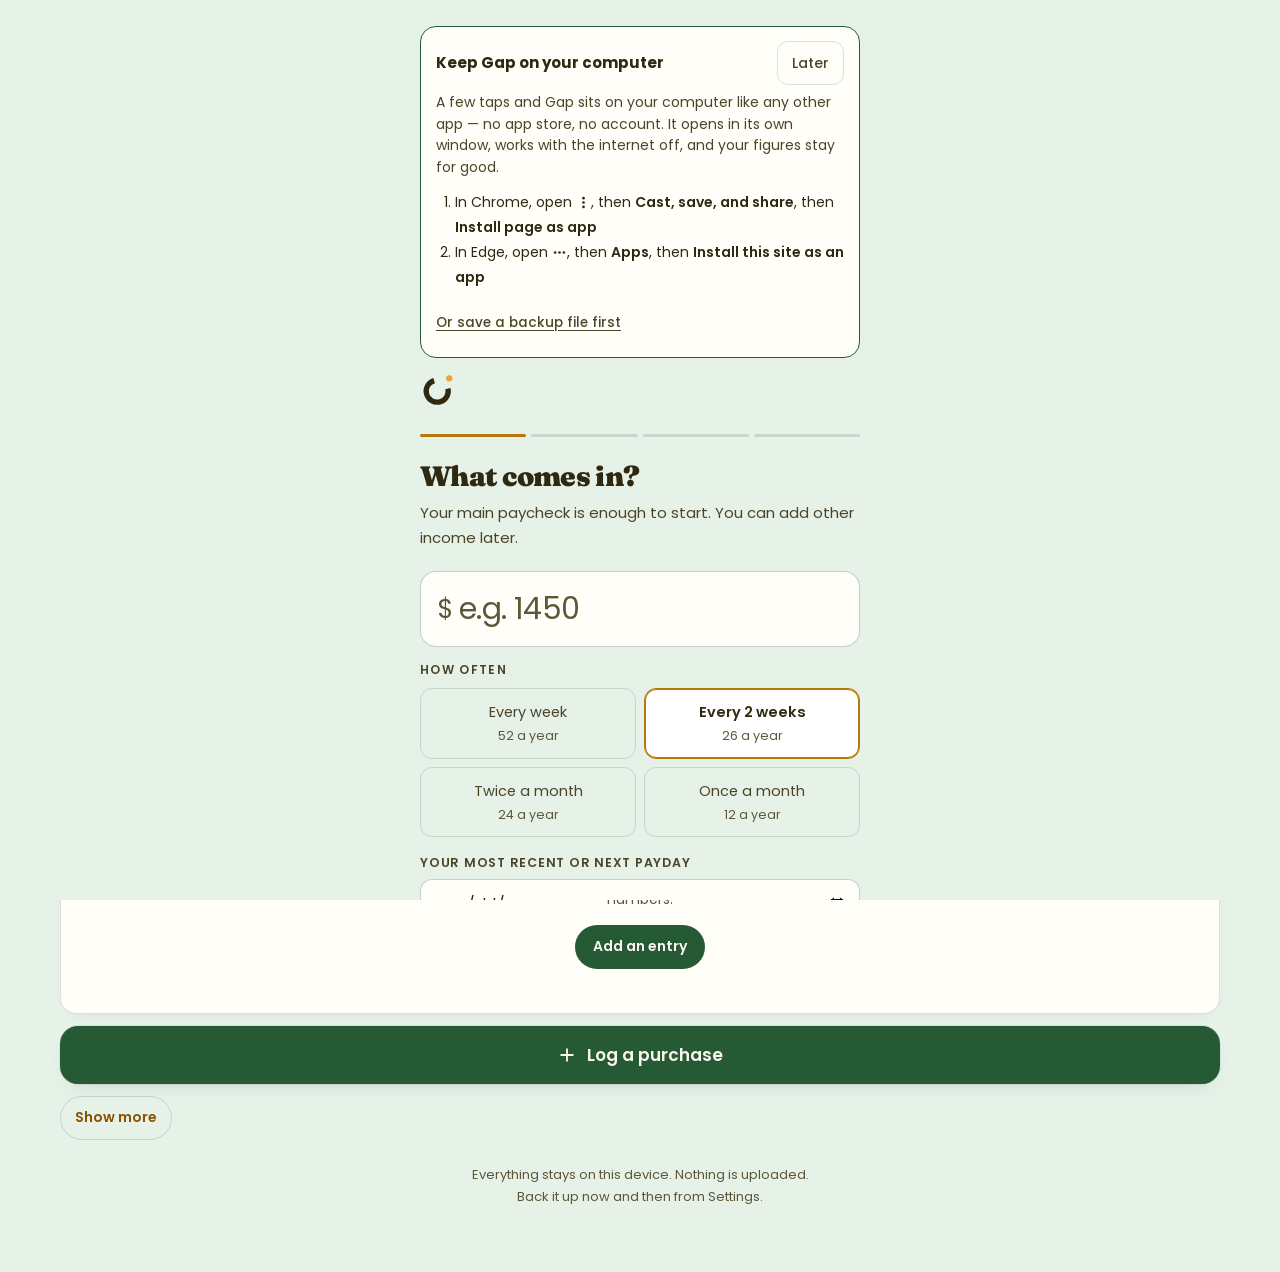
==== commit 77b96bd1: "Section I: the apps' design, and the screenshots that follow it I1 Today in the promised order and 1" ====
--- a/befree-apps/gap/index.html
+++ b/befree-apps/gap/index.html
@@ -2,7 +2,7 @@
 <html lang="en-US" data-theme="dark">
 <head>
 <meta charset="utf-8">
-<meta http-equiv="Content-Security-Policy" content="default-src 'self'; script-src 'self' 'sha256-QFTH8PoB8nB8U2SgL24n5U2uYs2wjNvjKUrdwGpBrJI=' 'sha256-MdnlgQtPATxRUx/87ZtGkMRdSA6GJ6LBnssmTgmvrSo=' 'sha256-23+ybjAFCSiptDWSjbwqJwYeF1JkxOUEjEscyqL5LPk=' 'sha256-n1RxipHhFn5xxGHtK+IZ0VShHHs6DGCxUxty4DE5+dk=' 'sha256-WvZq21bELi3JkvMSHu6D0zZbxjXQshS7tF0wg0rVFAA='; style-src 'self' 'unsafe-inline'; img-src 'self' data: blob:; font-src 'self' data:; connect-src 'self'; manifest-src 'self' blob: data:; worker-src 'self'; object-src 'none'; base-uri 'none'; form-action 'none'">
+<meta http-equiv="Content-Security-Policy" content="default-src 'self'; script-src 'self' 'sha256-QFTH8PoB8nB8U2SgL24n5U2uYs2wjNvjKUrdwGpBrJI=' 'sha256-MdnlgQtPATxRUx/87ZtGkMRdSA6GJ6LBnssmTgmvrSo=' 'sha256-23+ybjAFCSiptDWSjbwqJwYeF1JkxOUEjEscyqL5LPk=' 'sha256-LOaOvH1PiHY4hAWxMFDa6bZbH+pn8V6May7WbtQR1GU=' 'sha256-WvZq21bELi3JkvMSHu6D0zZbxjXQshS7tF0wg0rVFAA='; style-src 'self' 'unsafe-inline'; img-src 'self' data: blob:; font-src 'self' data:; connect-src 'self'; manifest-src 'self' blob: data:; worker-src 'self'; object-src 'none'; base-uri 'none'; form-action 'none'">
 <meta name="referrer" content="no-referrer">
 <meta name="viewport" content="width=device-width,initial-scale=1,viewport-fit=cover">
 <link rel="icon" href="data:image/svg+xml,%3Csvg%20xmlns='http://www.w3.org/2000/svg'%20viewBox='0%200%2064%2064'%20width='64'%20height='64'%3E%3Crect%20width='64'%20height='64'%20rx='14.080'%20fill='%23063F2E'/%3E%3Cg%20transform='translate(30.9654%2033.5654)%20scale(0.180239)'%3E%3Cpath%20d='M78.4085%20-19.3315%20A80.7565%2080.7565%200%201%201%20-22.5574%20-77.5420'%20fill='none'%20stroke='%23E8D1BA'%20stroke-width='38.4871'%20stroke-linecap='butt'/%3E%3Ccircle%20cx='88.2900'%20cy='-94.1800'%20r='23.1900'%20fill='%23EDA335'/%3E%3C/g%3E%3C/svg%3E" type="image/svg+xml">
@@ -178,6 +178,8 @@
   transition:border-color .2s var(--e),color .2s var(--e),background .2s var(--e),transform .16s var(--e-out)}
 @media(hover:hover) and (pointer:fine){.chip:hover{border-color:var(--acc);color:var(--tx)}}
 .chip[aria-pressed=true]{background:var(--btn);border-color:var(--btn);color:var(--btnT);font-weight:600}
+/* [hidden] has to win over the layout rules that follow it */
+[hidden]{display:none!important}
 .seg{display:flex;gap:6px;margin-bottom:14px;flex-wrap:wrap}
 .seg button{flex:1;padding:10px 8px;min-height:var(--tap);border-radius:var(--rs);border:1px solid var(--hair);
   font-size:14px;color:var(--tx2);transition:border-color .2s var(--e),background .2s var(--e),color .2s var(--e),transform .16s var(--e-out)}
@@ -283,6 +285,10 @@
 /* ── the install card ── */
 .instcard{border:1.5px solid var(--acc2);border-radius:var(--r,16px);background:var(--card);
   padding:14px 15px 12px;margin:0 0 14px;color:var(--tx)}
+/* I3 - the install card is a floating bar at the foot of Today. It used to
+   sit inline above the main number on Insights, which is the one number the
+   page exists for. */
+body:not([data-page="guide"]) .instcard.float{display:none}
 .instcard.float{position:fixed;z-index:60;left:12px;right:12px;bottom:calc(84px + env(safe-area-inset-bottom));
   max-width:440px;margin:0 auto;box-shadow:var(--sh);animation:icUp .35s var(--e-out)}
 @keyframes icUp{from{opacity:0;transform:translateY(12px)}to{opacity:1;transform:none}}
@@ -830,7 +836,9 @@
 .tile .spl{font-size:11.5px;color:var(--tx3);margin-top:3px;letter-spacing:.02em}
 @media(max-width:759px){
   .bento{grid-template-columns:repeat(3,minmax(0,1fr))}
-  .bento>.card{grid-column:1/-1}
+  /* every full-width child, not only the cards: the log button, the Show more
+     row and the region it opens are plain divs and were taking one column */
+  .bento>.card,.bento>.c6{grid-column:1/-1}
   .bento>.card.tile{grid-column:auto;padding:12px 10px 10px}
   .tile .eb{font-size:11.5px;letter-spacing:.06em}
   .tile .v{font-size:16px;margin-top:3px;letter-spacing:-.02em}
@@ -986,10 +994,13 @@
     </div>
   </div>
   <div class="chips" id="chips" role="group" aria-label="Period shown"></div>
-  <div class="jump" role="navigation" aria-label="Jump to a section of the overview"><span class="eb">Jump to</span>
-    <a href="#cycCard">Payday</a><a href="#paceCard">Pace</a><a href="#trendCard">Surplus</a><a href="#catsCard">Spending</a><a href="#incCard">Income</a><a href="#patCard">Patterns</a></div>
-
-  <div class="bento" style="margin-top:12px">
+  <div class="seg ovseg" id="ovSeg" role="tablist" aria-label="Which part of Insights">
+    <button type="button" role="tab" data-g="month" aria-selected="true">This month</button>
+    <button type="button" role="tab" data-g="trends" aria-selected="false">Trends</button>
+    <button type="button" role="tab" data-g="records" aria-selected="false">Records</button>
+  </div>
+
+  <div class="bento" id="g-month" style="margin-top:12px" role="tabpanel" aria-label="This month">
   <!-- 2 · available until the next paycheck, with the day-by-day runway -->
     <div class="card c6" id="cycCard">
       <div class="ch"><h2 class="eb" style="display:flex;align-items:center;gap:4px">Available until next payday<button class="info" data-info="available" aria-label="How available money is calculated"><svg width="16" height="16" viewBox="0 0 24 24" fill="none" stroke="currentColor" stroke-width="1.8"><circle cx="12" cy="12" r="9"/><path d="M12 11v6M12 7.5v.1"/></svg></button></h2><div class="eb mono" id="cycTag"></div></div>
@@ -1003,34 +1014,35 @@
       <div class="ch"><h2 class="eb">Income that varies</h2><div class="eb mono" id="variTag">-</div></div>
       <div class="vg" id="variGrid"></div>
     </div>
-  <!-- 4 · this month's pace and the months behind it -->
+    <div class="card c6" id="catsCard">
+      <div class="ch"><h2 class="eb">Where it goes</h2>
+        <button class="lnk" id="clrCat" style="display:none">Clear filter</button></div>
+      <div id="cats"></div>
+    </div>
+    <div class="card c3">
+      <div class="ch"><h2 class="eb">Where income went</h2></div>
+      <svg id="split" viewBox="0 0 200 150" role="img" aria-label="Where income went"></svg>
+      <div class="shares" id="splitLeg"></div>
+    </div>
     <div class="card c3" id="paceCard">
       <div class="ch"><h2 class="eb">Pace check</h2><div class="eb mono" id="paceDay">-</div></div>
       <svg id="paceSvg" viewBox="0 0 340 150" role="img" aria-label="Variable spending so far this month against a typical month"></svg>
       <div class="herolg" id="paceLeg"></div>
       <p class="foot" id="paceFoot"></p>
     </div>
+  </div>
+
+  <div class="bento" id="g-trends" hidden role="tabpanel" aria-label="Trends">
     <div class="card c3" id="trendCard">
       <div class="ch"><h2 class="eb">Surplus by month</h2>
         <div class="seg sm" id="trMode" role="group" aria-label="Show surplus as" style="margin:0"><button data-m="usd" aria-pressed="true">Dollars</button><button data-m="pct" aria-pressed="false">% of income</button></div></div>
       <svg id="trend" viewBox="0 0 340 150" role="img" aria-label="Surplus by month, last six months"></svg>
       <p class="foot" id="trendNote"></p>
     </div>
-  <!-- 5 · where the money goes -->
-    <div class="card c6" id="catsCard">
-      <div class="ch"><h2 class="eb">Where it goes</h2>
-        <button class="lnk" id="clrCat" style="display:none">Clear filter</button></div>
-      <div id="cats"></div>
-    </div>
     <div class="card c3">
       <div class="ch"><h2 class="eb">Essentials and optional</h2><div class="eb mono">last 6</div></div>
       <svg id="essSvg" viewBox="0 0 340 150" role="img" aria-label="Essential and optional spending by month"></svg>
       <div class="herolg" id="essLeg"></div>
-    </div>
-    <div class="card c3">
-      <div class="ch"><h2 class="eb">Where income went</h2></div>
-      <svg id="split" viewBox="0 0 200 150" role="img" aria-label="Where income went"></svg>
-      <div class="shares" id="splitLeg"></div>
     </div>
   <!-- 6 · where the money comes from -->
     <div class="card c6" id="incCard">
@@ -1058,6 +1070,8 @@
       <div style="overflow-x:auto"><table id="mtab"></table></div>
     </div>
   </div>
+
+  <div class="bento" id="g-records" hidden role="tabpanel" aria-label="Records"></div>
 </section>
 
 <!-- ══════════ GUIDE: what to do, in order ══════════ -->
@@ -1065,27 +1079,32 @@
   <h2 class="vh">Today</h2>
   <div class="bento">
     <div class="card c6 homehero" id="homeHero"></div>
-    <div class="c6 homelog"><button type="button" class="logbtn" id="logBtn"><svg width="20" height="20" viewBox="0 0 24 24" fill="none" stroke="currentColor" stroke-width="2.2" stroke-linecap="round" aria-hidden="true"><path d="M12 5v14M5 12h14"/></svg>Log a purchase</button></div>
-    <div class="card c4" id="upCard">
+    <div class="card c6" id="upCard">
       <div class="ch"><h2 class="eb">Coming up</h2><button class="lnk" id="upAll">All scheduled</button></div>
       <div id="upl" class="upl"></div>
-    </div>
-    <div class="card c2" id="checkCard">
-      <div class="ch"><h2 class="eb">Today's money check</h2></div>
-      <div id="checkBox"></div>
     </div>
     <div class="card c6" id="actCard">
       <div class="ch"><h2 class="eb">Your next best step</h2><div class="eb mono" id="movesN"></div></div>
       <div class="moves" id="moves"></div>
     </div>
-    <div class="card c6" id="moreCard" hidden>
-      <div class="ch"><h2 class="eb">After that, in order</h2><button type="button" class="lnk" id="movesTog" aria-expanded="false" aria-controls="moves2Wrap">Show</button></div>
-      <div id="moves2Wrap" hidden>
-        <p class="foot" style="margin:-4px 0 12px">Ordered by urgency first, then by what each one is worth over a year and how easy it is.</p>
-        <div class="moves" id="moves2"></div>
+    <div class="c6 homelog"><button type="button" class="logbtn" id="logBtn"><svg width="20" height="20" viewBox="0 0 24 24" fill="none" stroke="currentColor" stroke-width="2.2" stroke-linecap="round" aria-hidden="true"><path d="M12 5v14M5 12h14"/></svg>Log a purchase</button></div>
+    <div class="c6 moretoday"><button type="button" class="lnk" id="todayTog" aria-expanded="false" aria-controls="moreToday">Show more</button></div>
+    <div class="c6" id="moreToday" hidden>
+      <div class="bento">
+      <div class="card c6" id="moreCard" hidden>
+        <div class="ch"><h2 class="eb">After that, in order</h2><button type="button" class="lnk" id="movesTog" aria-expanded="false" aria-controls="moves2Wrap">Show</button></div>
+        <div id="moves2Wrap" hidden>
+          <p class="foot" style="margin:-4px 0 12px">Ordered by urgency first, then by what each one is worth over a year and how easy it is.</p>
+          <div class="moves" id="moves2"></div>
+        </div>
+      </div>
+        <div class="card c6" id="checkCard">
+          <div class="ch"><h2 class="eb">Today's money check</h2></div>
+          <div id="checkBox"></div>
+        </div>
+        <div class="card c6" id="streakBox"></div>
       </div>
     </div>
-    <div class="card c6" id="streakBox"></div>
   </div>
 </section>
 
@@ -2810,7 +2829,10 @@
  $('#moreCard').hidden=!rest.length;
  $('#moves2').innerHTML=rest.map((m,i)=>moveHTML(m,i+1,false)).join('');
  setMovesOpen(movesOpen);
- const mm=$('#moreMoves');if(mm)mm.onclick=()=>{setMovesOpen(true);$('#moreCard').scrollIntoView({behavior:reduced()?'auto':'smooth',block:'start'})};
+ const mm=$('#moreMoves');if(mm)mm.onclick=()=>{
+  const box=$('#moreToday');
+  if(box&&box.hidden&&$('#todayTog'))$('#todayTog').click();
+  setMovesOpen(true);$('#moreCard').scrollIntoView({behavior:reduced()?'auto':'smooth',block:'start'})};
  const tg=$('#movesTog');if(tg)tg.onclick=()=>setMovesOpen(!movesOpen);
  bindActs();
 }
@@ -2853,17 +2875,23 @@
    <div class="ub"><button data-cf="${esc(p.key)}" aria-label="${verb}: ${esc(p.name)}, ${fmtD(p.date)}">${verb}</button>${!opts||opts.skip!==false?`<button class="q" data-sk="${esc(p.key)}" aria-label="Skip ${esc(p.name)} on ${fmtD(p.date)}">Skip</button>`:''}</div></div>
  </div>`}
 let UPC={};
+const UP_SHOWN=3;
 function drawUpcoming(){
  const t=today(),pay=primary(),next=pay?nextPay(pay,t):null;
  const to=next&&diffD(t,next)>14?next:addD(t,14);
  const un=unconfirmed(),soon=planned(t,to);
  UPC={};un.concat(soon).forEach(p=>UPC[p.key]=p);
- let h='';
- if(un.length)h+=`<div class="uphead"><span>Needs confirming</span><span>${un.length}</span></div>`+un.slice(0,5).map(p=>upRow(p)).join('')
-  +(un.length>5?`<p class="foot">${un.length-5} more in the ledger.</p>`:'');
+ let h='',room=UP_SHOWN;
+ const take=a=>{const n=a.slice(0,Math.max(room,0));room-=n.length;return n};
+ const shownUn=take(un);
+ if(shownUn.length)h+=`<div class="uphead"><span>Needs confirming</span><span>${un.length}</span></div>`+shownUn.map(p=>upRow(p)).join('');
  const before=next?soon.filter(p=>p.date<next):soon,after=next?soon.filter(p=>p.date>=next):[];
- if(before.length)h+=`<div class="uphead"><span>${next?'Before payday, '+fmtD(next):'Next two weeks'}</span><span class="mono">${money(-sum(before.filter(p=>p.flow<0),p=>p.amt))}</span></div>`+before.map(p=>upRow(p)).join('');
- if(after.length)h+=`<div class="uphead"><span>From payday on</span></div>`+after.slice(0,6).map(p=>upRow(p)).join('');
+ const shownBefore=take(before);
+ if(shownBefore.length)h+=`<div class="uphead"><span>${next?'Before payday, '+fmtD(next):'Next two weeks'}</span><span class="mono">${money(-sum(before.filter(p=>p.flow<0),p=>p.amt))}</span></div>`+shownBefore.map(p=>upRow(p)).join('');
+ const shownAfter=take(after);
+ if(shownAfter.length)h+=`<div class="uphead"><span>From payday on</span></div>`+shownAfter.map(p=>upRow(p)).join('');
+ const rest=un.length+soon.length-(UP_SHOWN-Math.max(room,0));
+ if(rest>0)h+=`<p class="foot">${plural(rest,'more item')} scheduled. <b>All scheduled</b> shows them.</p>`;
  $('#upl').innerHTML=h||empty('cal','Nothing scheduled in the next two weeks','Schedule your paycheck and regular bills and they show up here before they happen.',['Add a schedule','reps']);
  bindUp($('#upl'));bindActs($('#upl'));
 }
@@ -4812,7 +4840,8 @@
 }
 function revisionOverview(){
  const host=$('#p-overview');if(!host)return;let box=$('#revisionOverview');
- if(!box){box=document.createElement('section');box.id='revisionOverview';box.className='card c6';const grid=host.querySelector('.bento');(grid||host).appendChild(box);}
+ if(!box){box=document.createElement('section');box.id='revisionOverview';box.className='card c6';
+  const grid=$('#g-records')||host.querySelector('.bento');(grid||host).appendChild(box);}
  const m=V.range==='month'?mKey(V.off):null,reviewed=m&&S.reviewed[m],t=tot(pTx()),pending=S.tx.filter(x=>x.needsReview).length;
  const mName=m?fmtD(m+'-01',{month:'long',year:'numeric'}):'';
  box.innerHTML=`<div class="ch"><h2 class="eb">Your records</h2><div class="eb mono">${reviewed?'reviewed':'in progress'}</div></div><p style="margin:0 0 8px">${reviewed?`${mName} is reviewed: its entries were checked against your statements.`:`${m?mName+' is still open, so these':'These'} totals cover only what you have logged so far.`} The surplus is not your checking balance.</p>${pending?`<p class="neg">${pending} older payment entries need a purpose. Edit them in Money, then check your debt and checking balances.</p>`:''}<div class="chk-row"><button class="btn2" id="revCompleteDay">Today's spending is all logged</button>${m?`<button class="btn2" id="revCloseMonth">${reviewed?'Reopen this month':'Close this month'}</button>`:''}<button class="btn2" id="revFI">Financial independence estimate</button></div><p class="foot">Mark a day as logged only after adding cash, debit and card purchases. Save a backup each week and after you close a month.</p>`;
@@ -4886,6 +4915,27 @@
  else toast('Reminder on. Without notification permission you’ll still see it here when you open the app.');
 };
 rmRefreshRow();
+/* I2 - Insights is three groups, not eight screens. Where you stand keeps
+   its place above them, so the gap number and both bars are the first thing
+   on the page whichever group is open. */
+let OVG='month';
+function setGroup(g){
+ OVG=g;
+ ['month','trends','records'].forEach(k=>{const el=$('#g-'+k);if(el)el.hidden=k!==g});
+ $$('#ovSeg button').forEach(b=>b.setAttribute('aria-selected',b.dataset.g===g?'true':'false'));
+ render();
+}
+if($('#ovSeg'))$('#ovSeg').onclick=e=>{const b=e.target.closest('button');if(b)setGroup(b.dataset.g)};
+
+/* I1 - Today opens on four things: what is safe to spend, what is coming,
+   the one next step, and the button that logs a purchase. */
+if($('#todayTog'))$('#todayTog').onclick=()=>{
+ const box=$('#moreToday'),open=box.hidden;
+ box.hidden=!open;
+ $('#todayTog').setAttribute('aria-expanded',open?'true':'false');
+ $('#todayTog').textContent=open?'Show less':'Show more';
+ if(open)box.scrollIntoView({behavior:reduced()?'auto':'smooth',block:'nearest'});
+};
 if($('#swWeekly'))$('#swWeekly').onclick=()=>{
  S.weekly=!S.weekly;save();syncSet();render();
  toast(S.weekly?'Weekly mode on. Import your bank file when the week is done.':'Weekly mode off. Log as you go.')};
